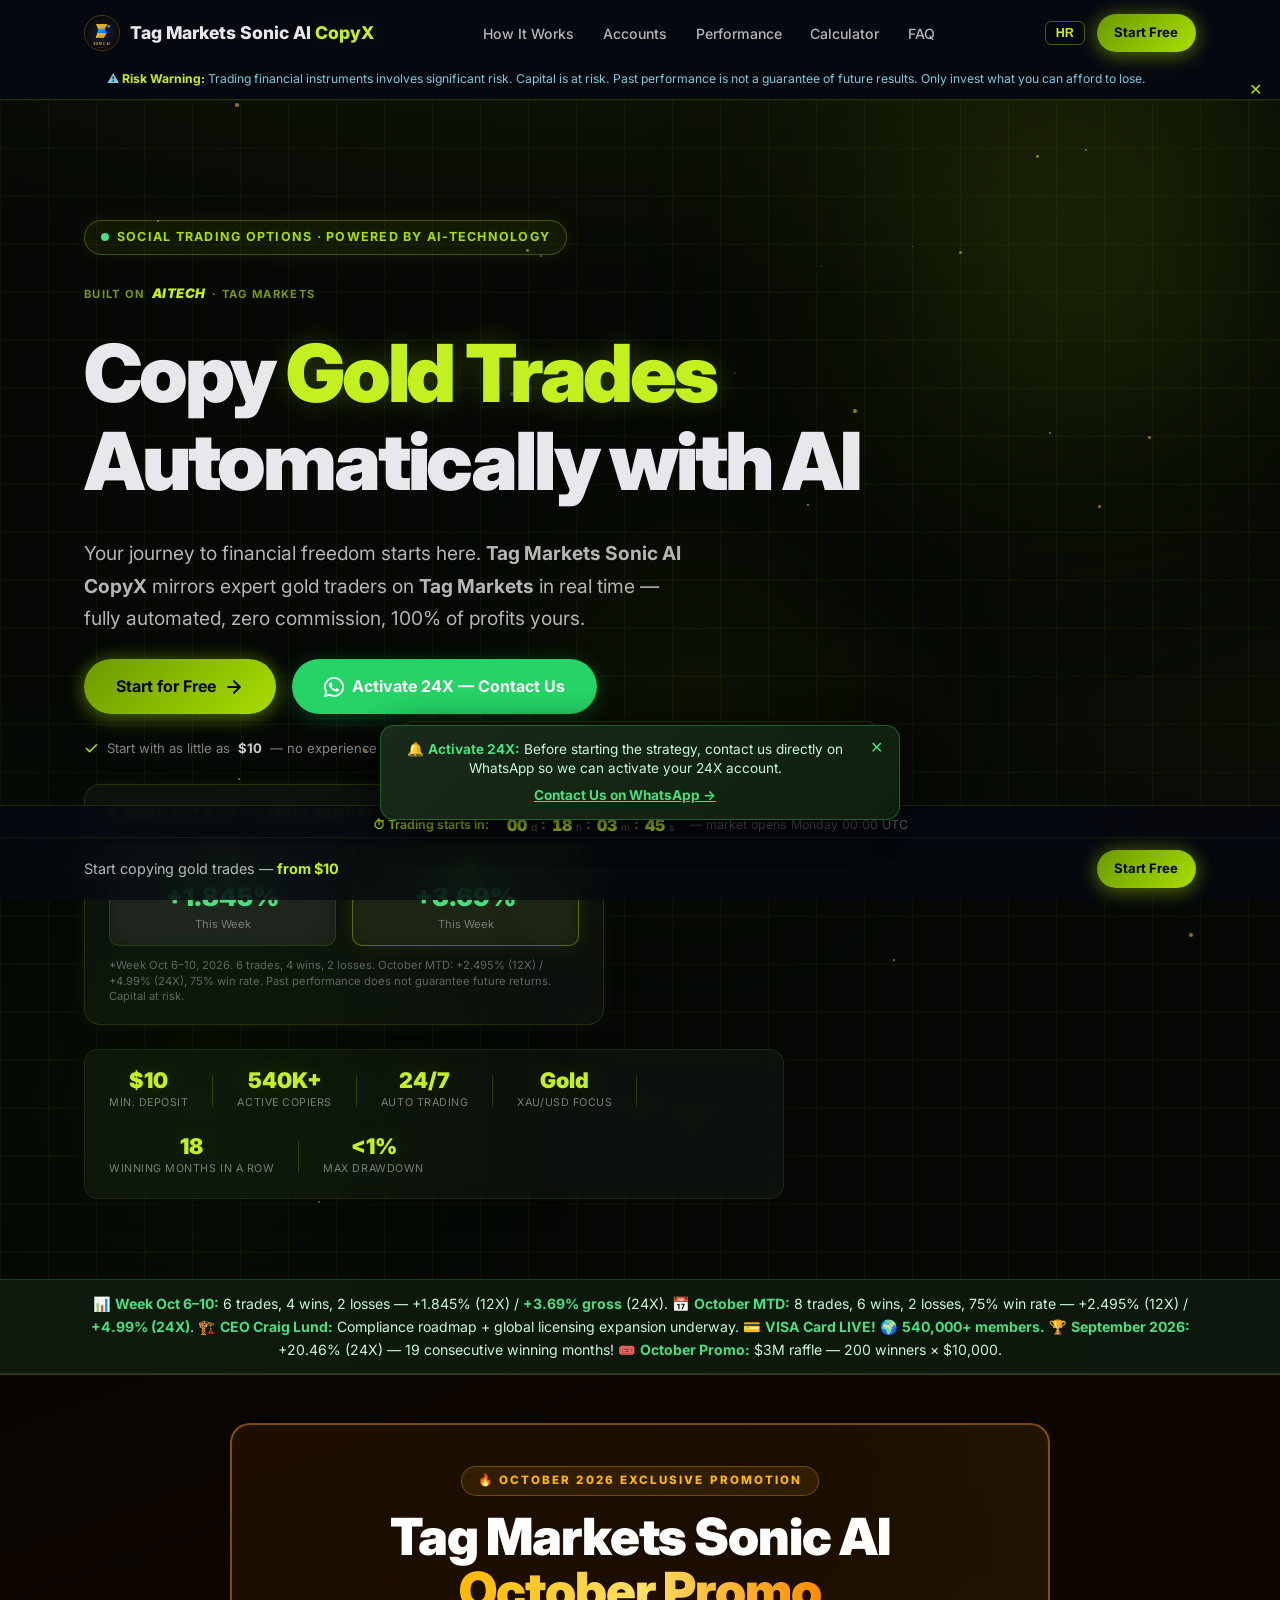
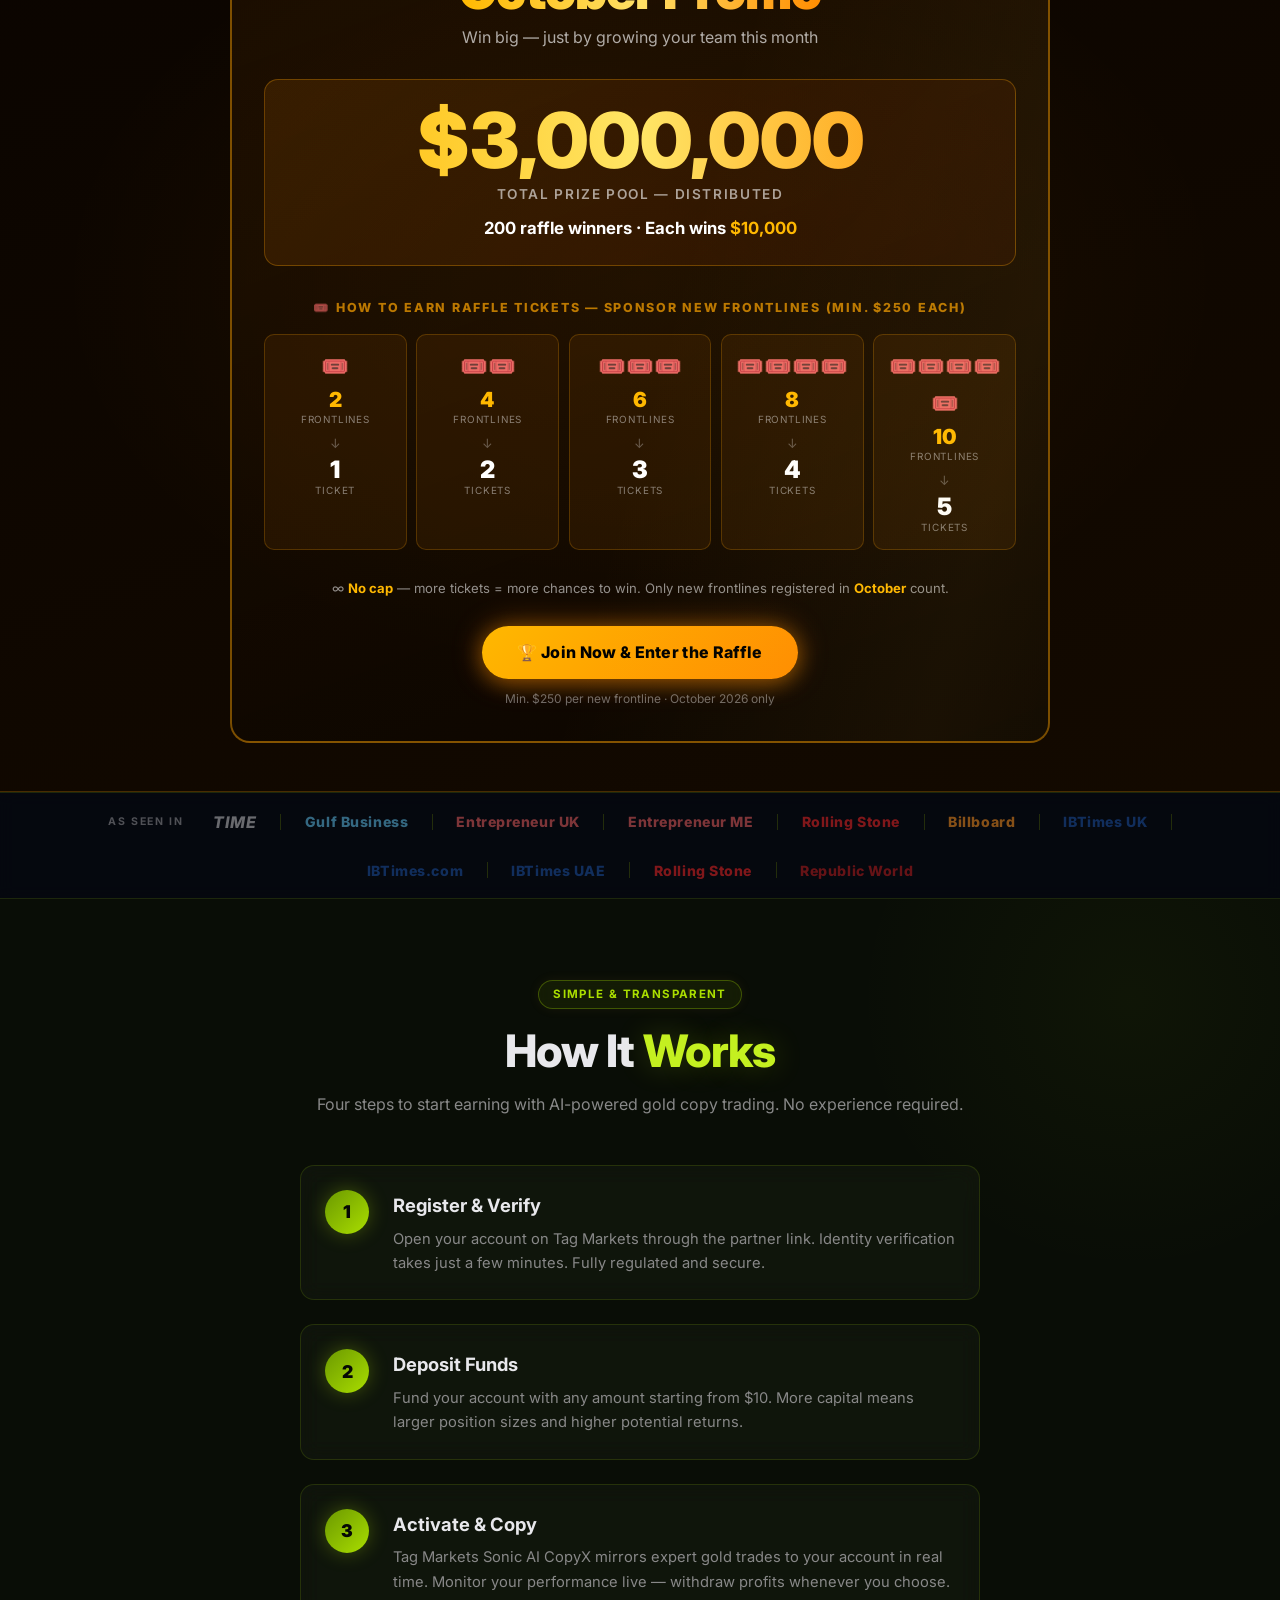
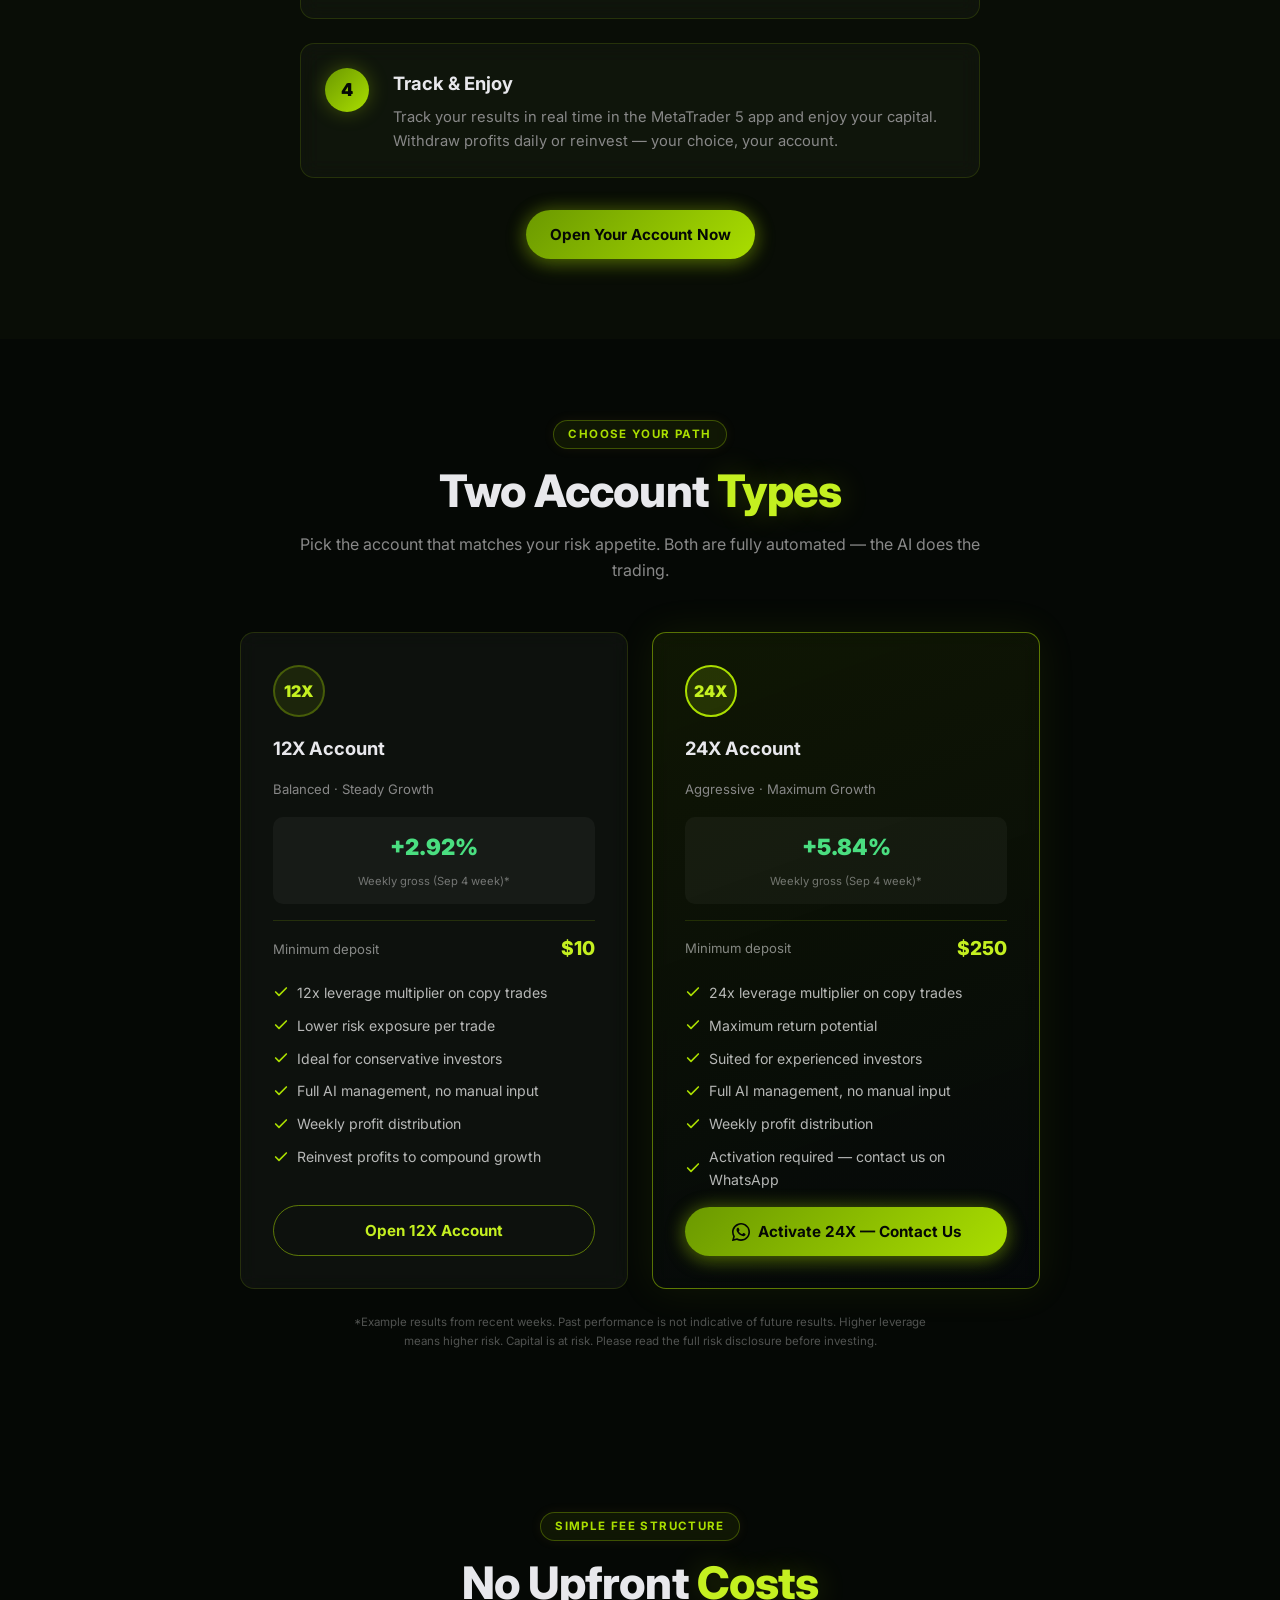
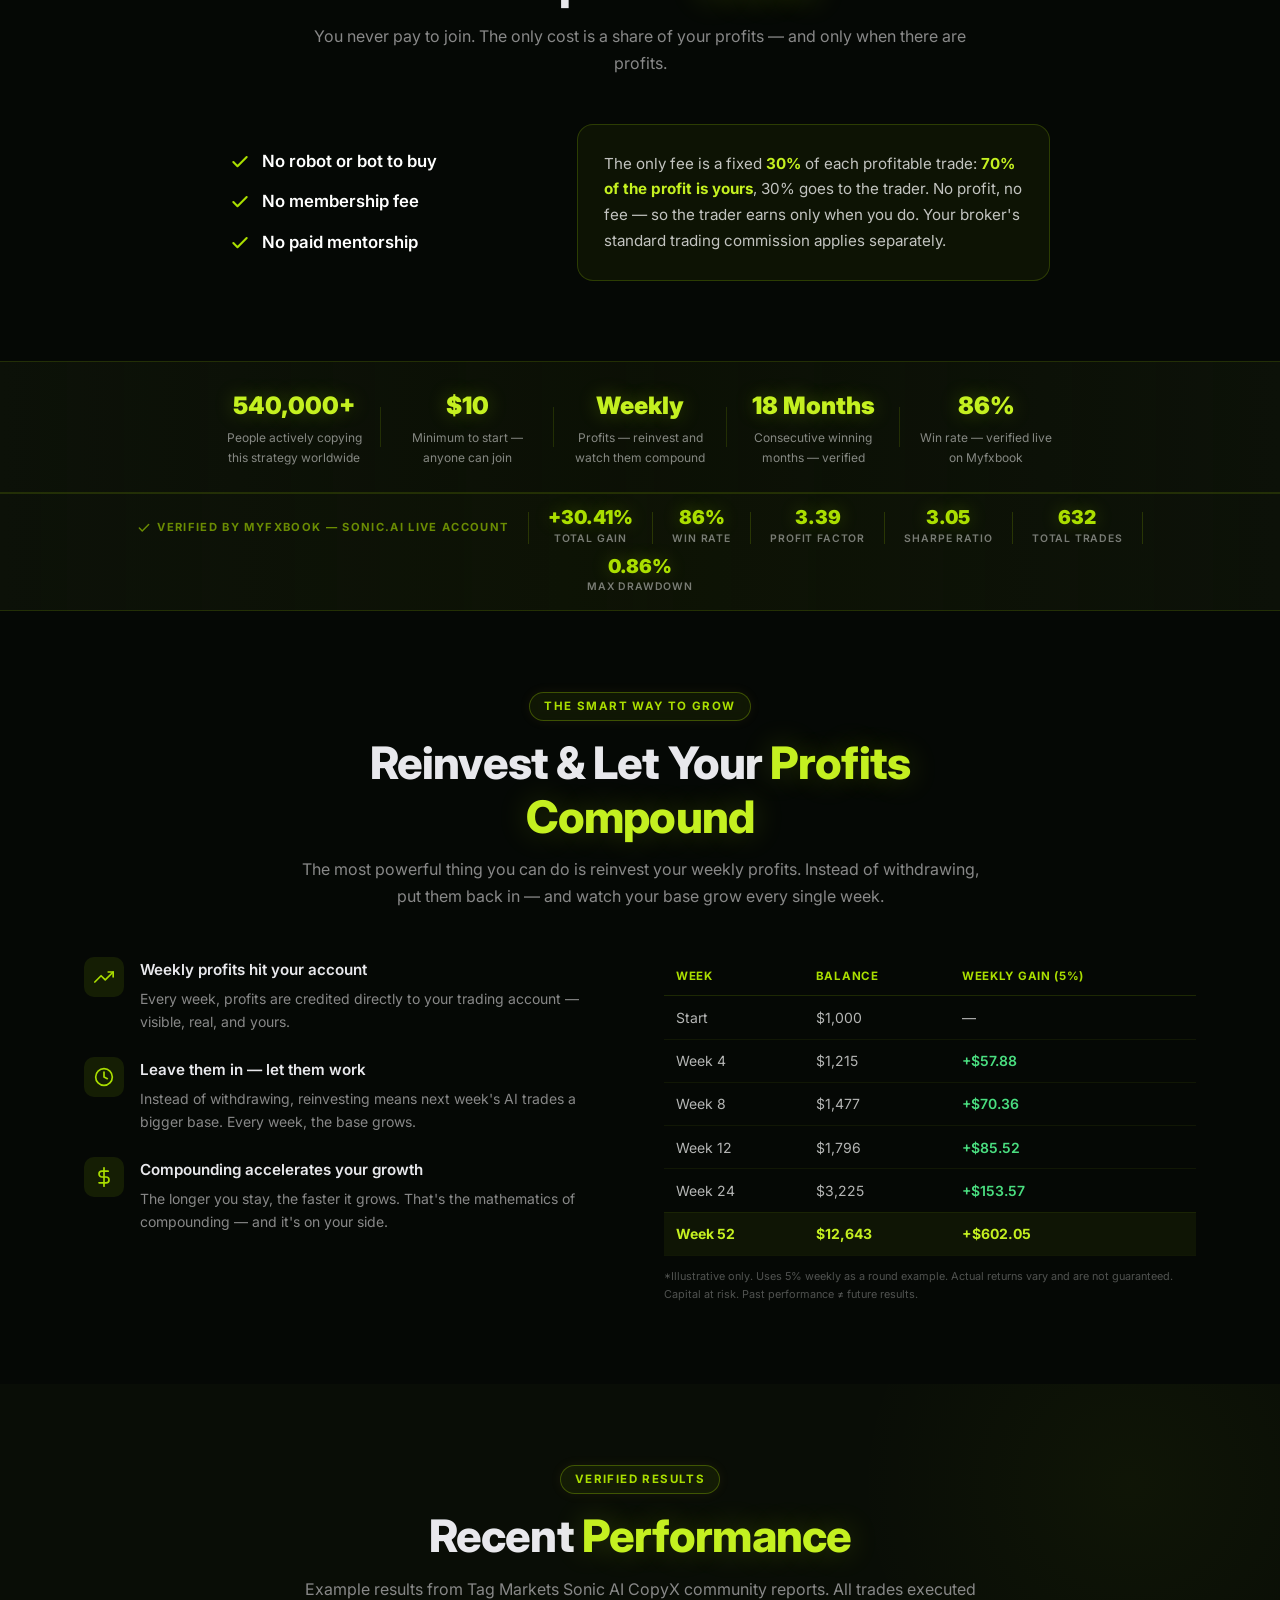
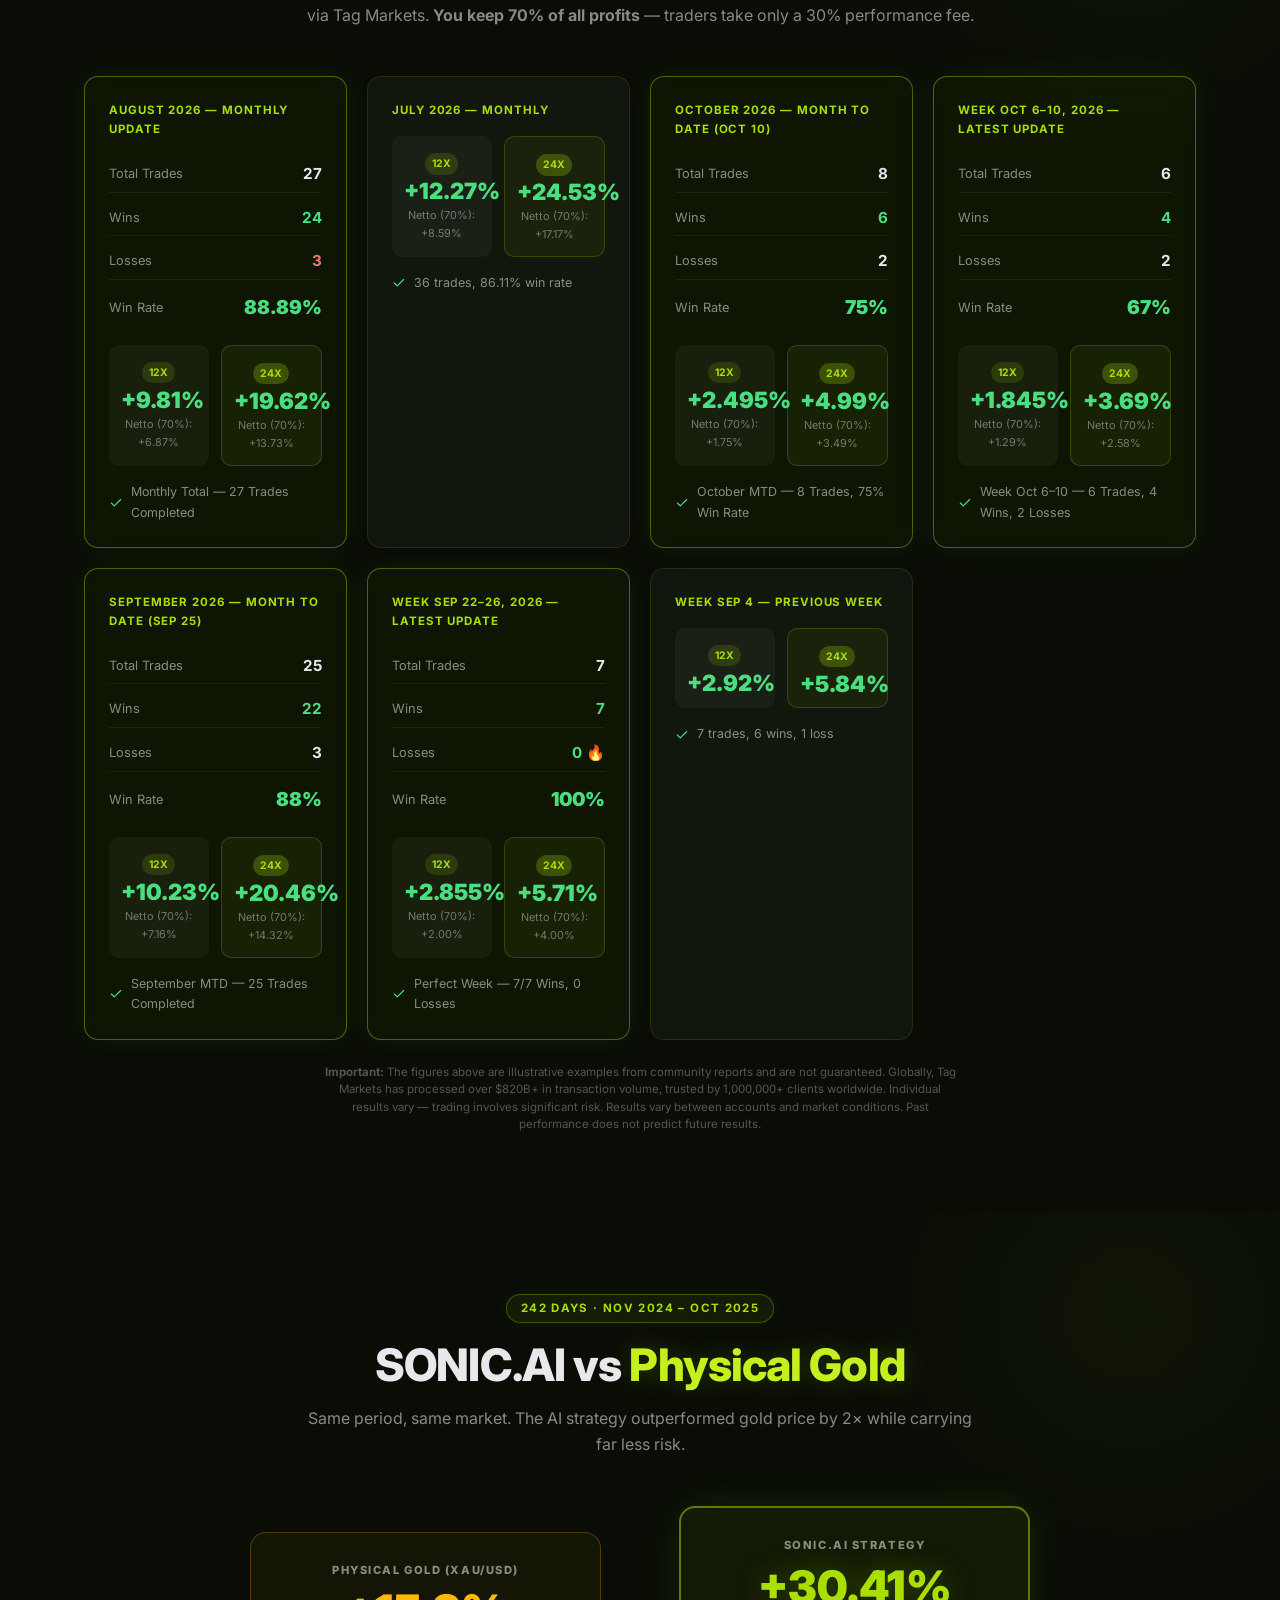
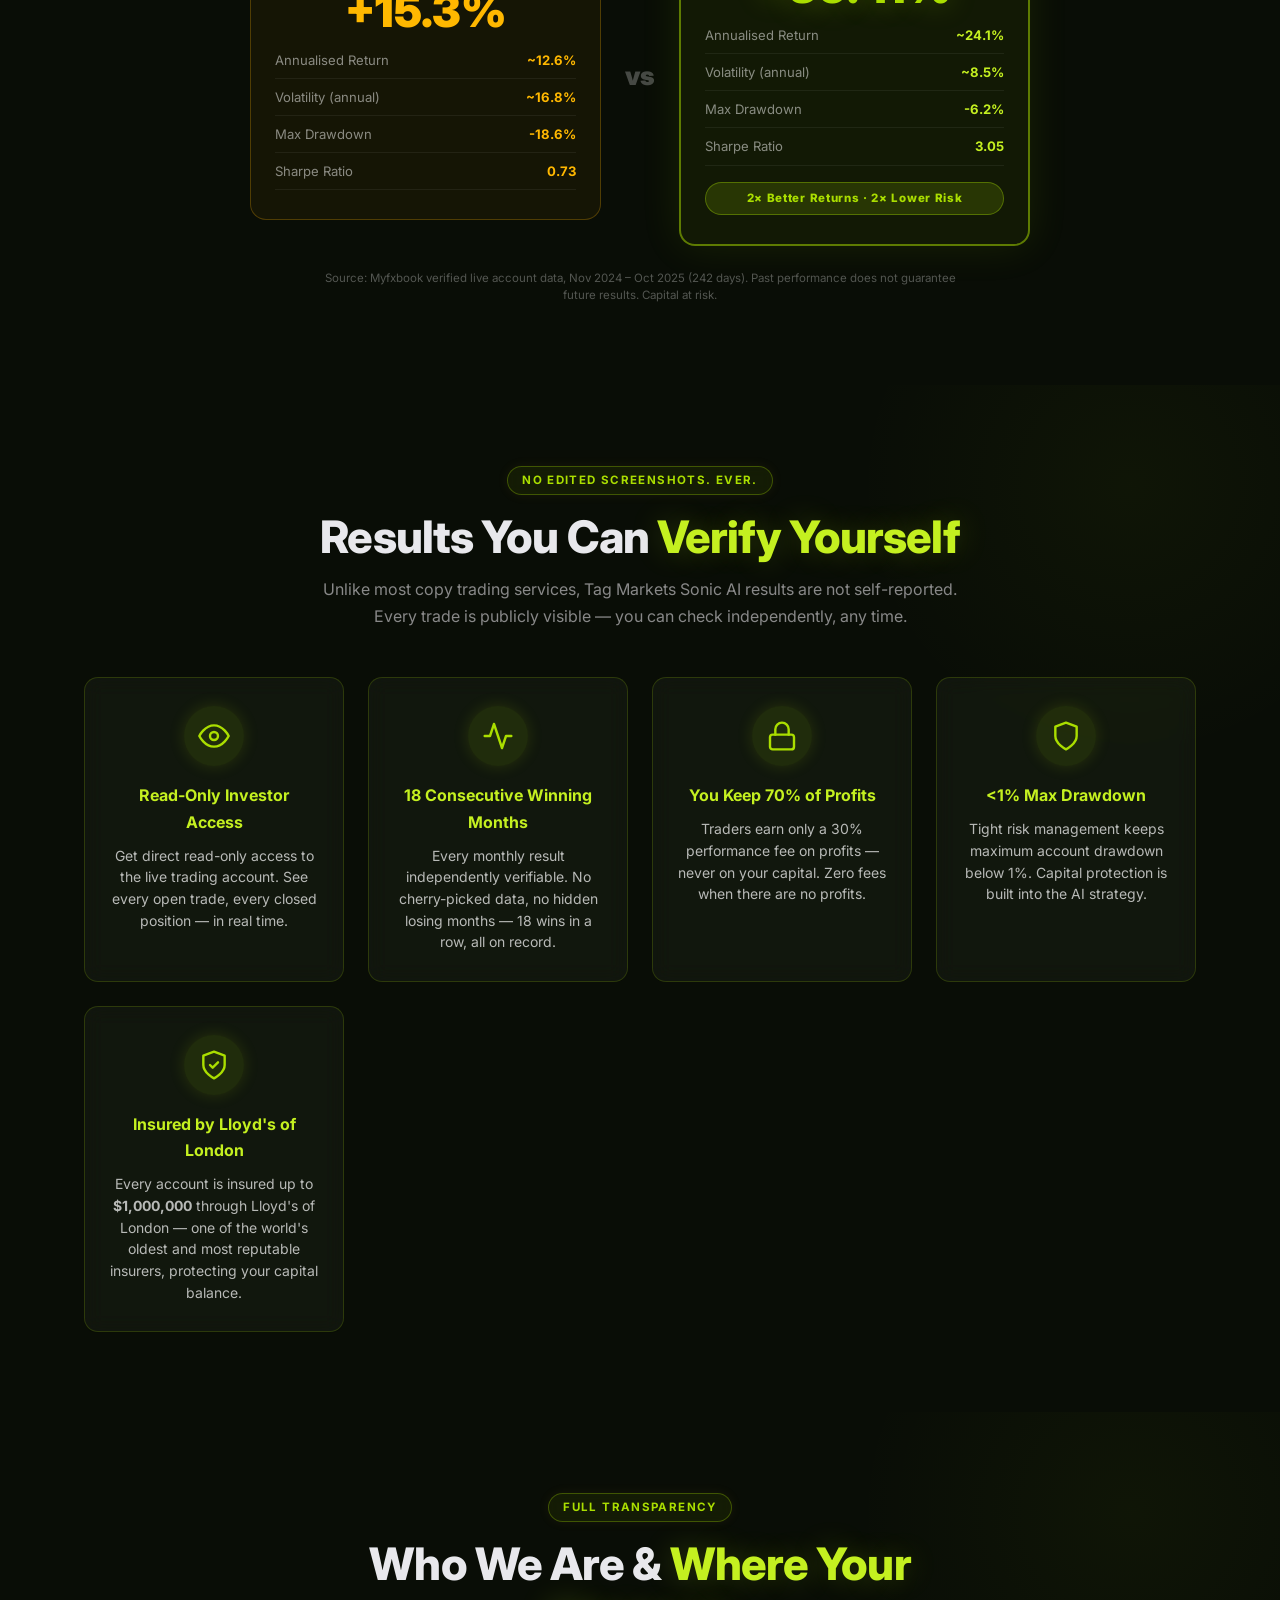
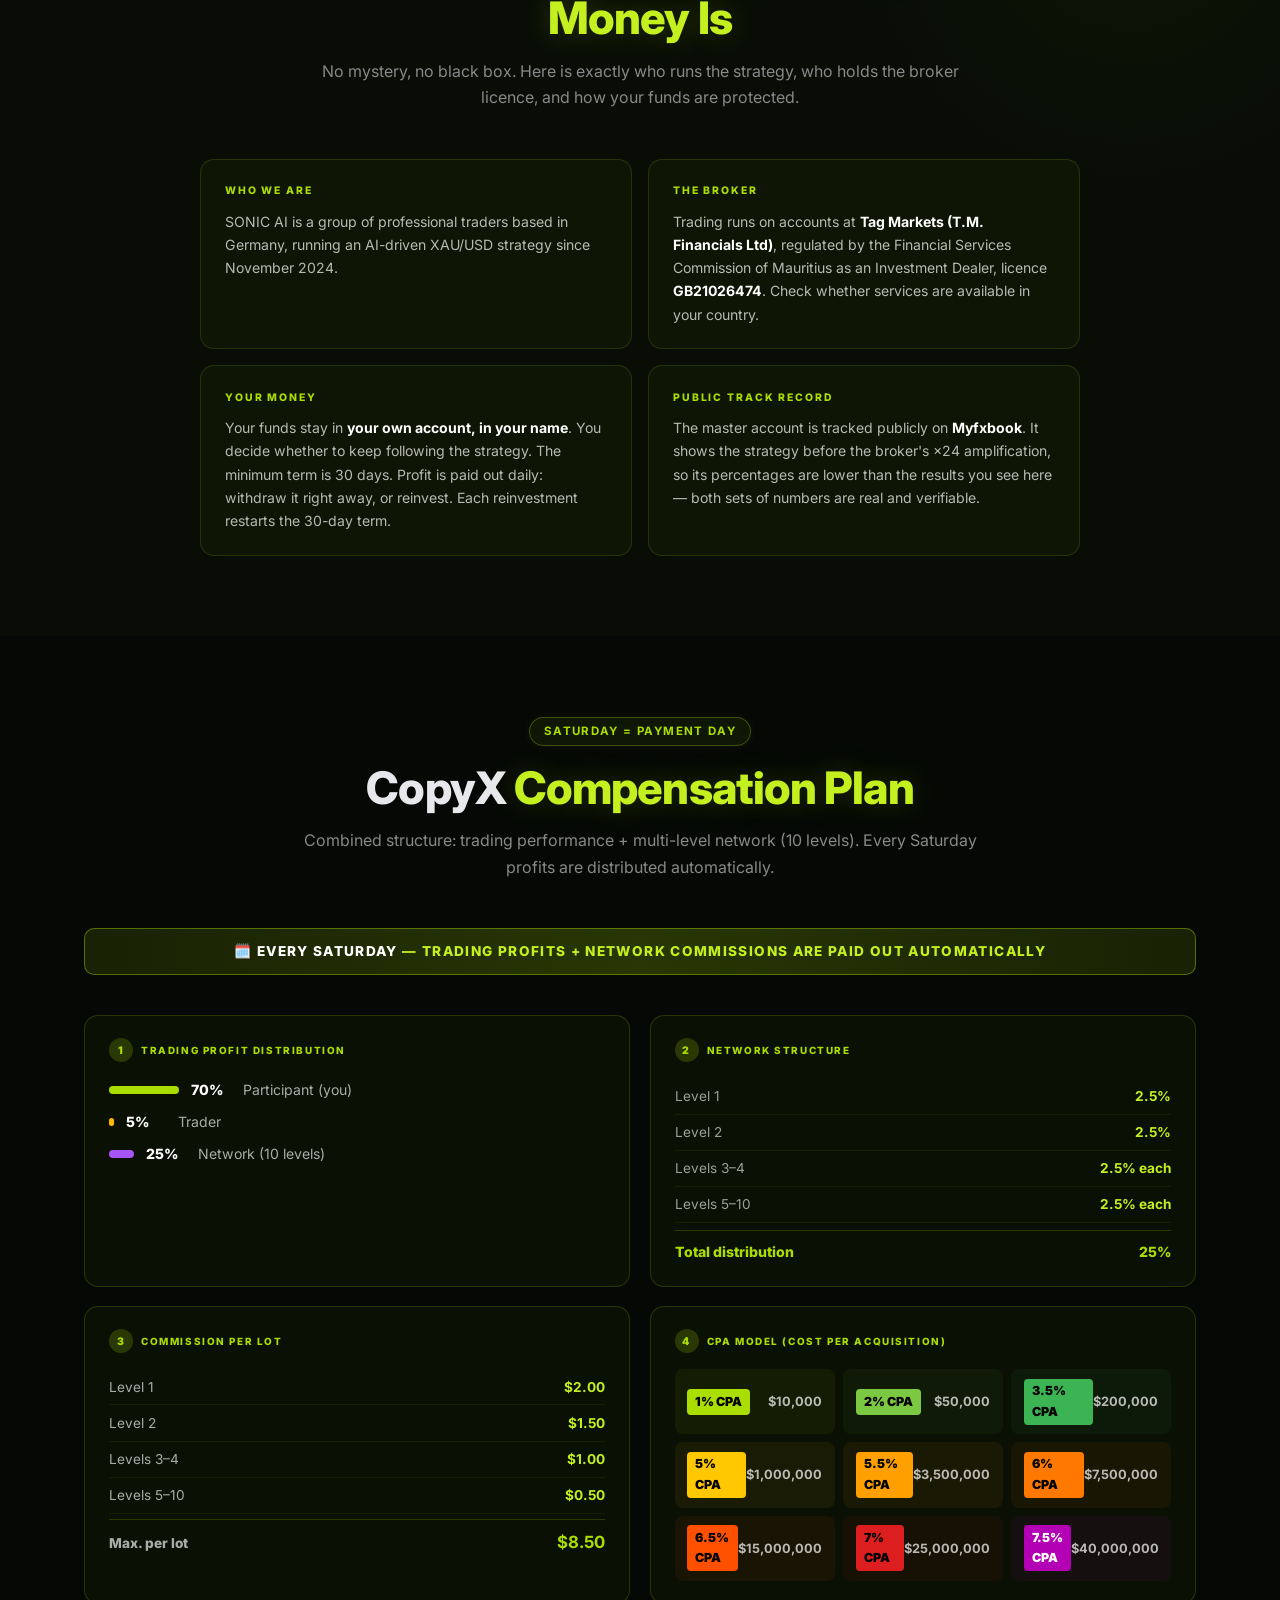
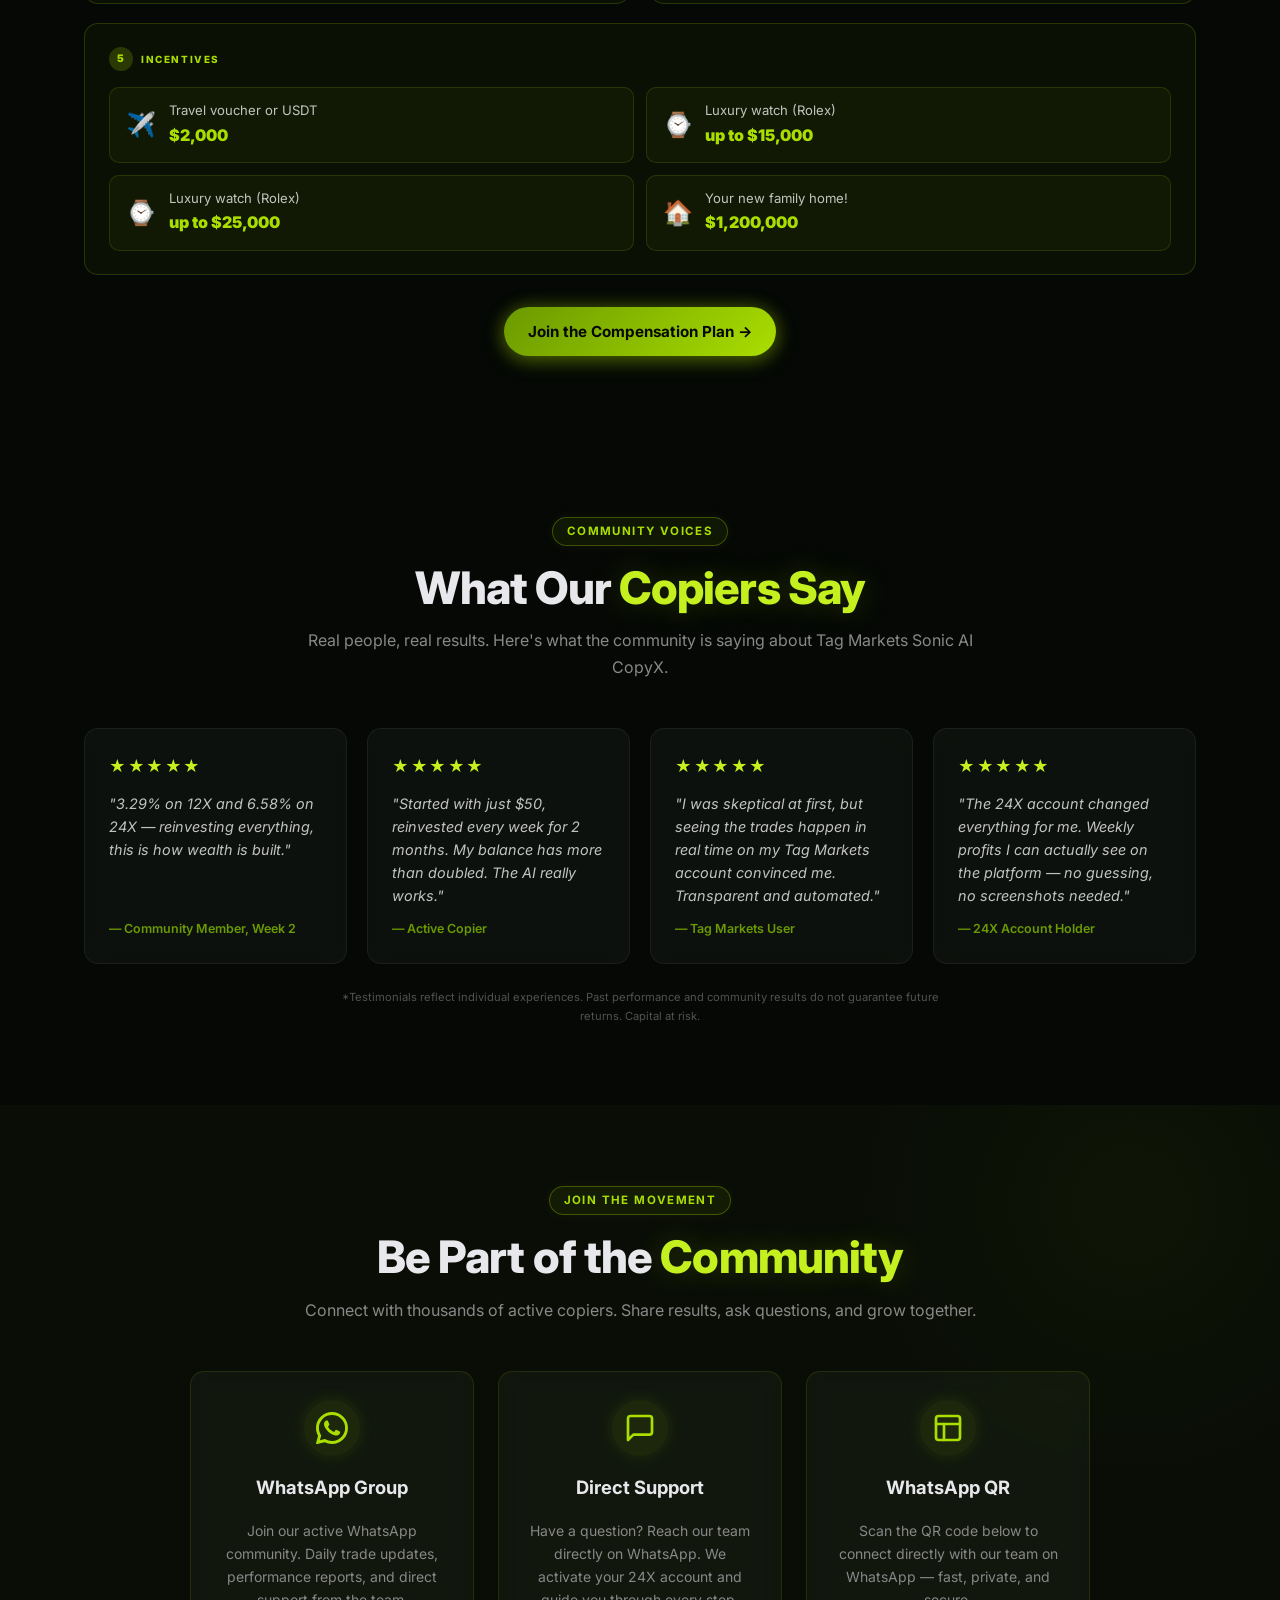
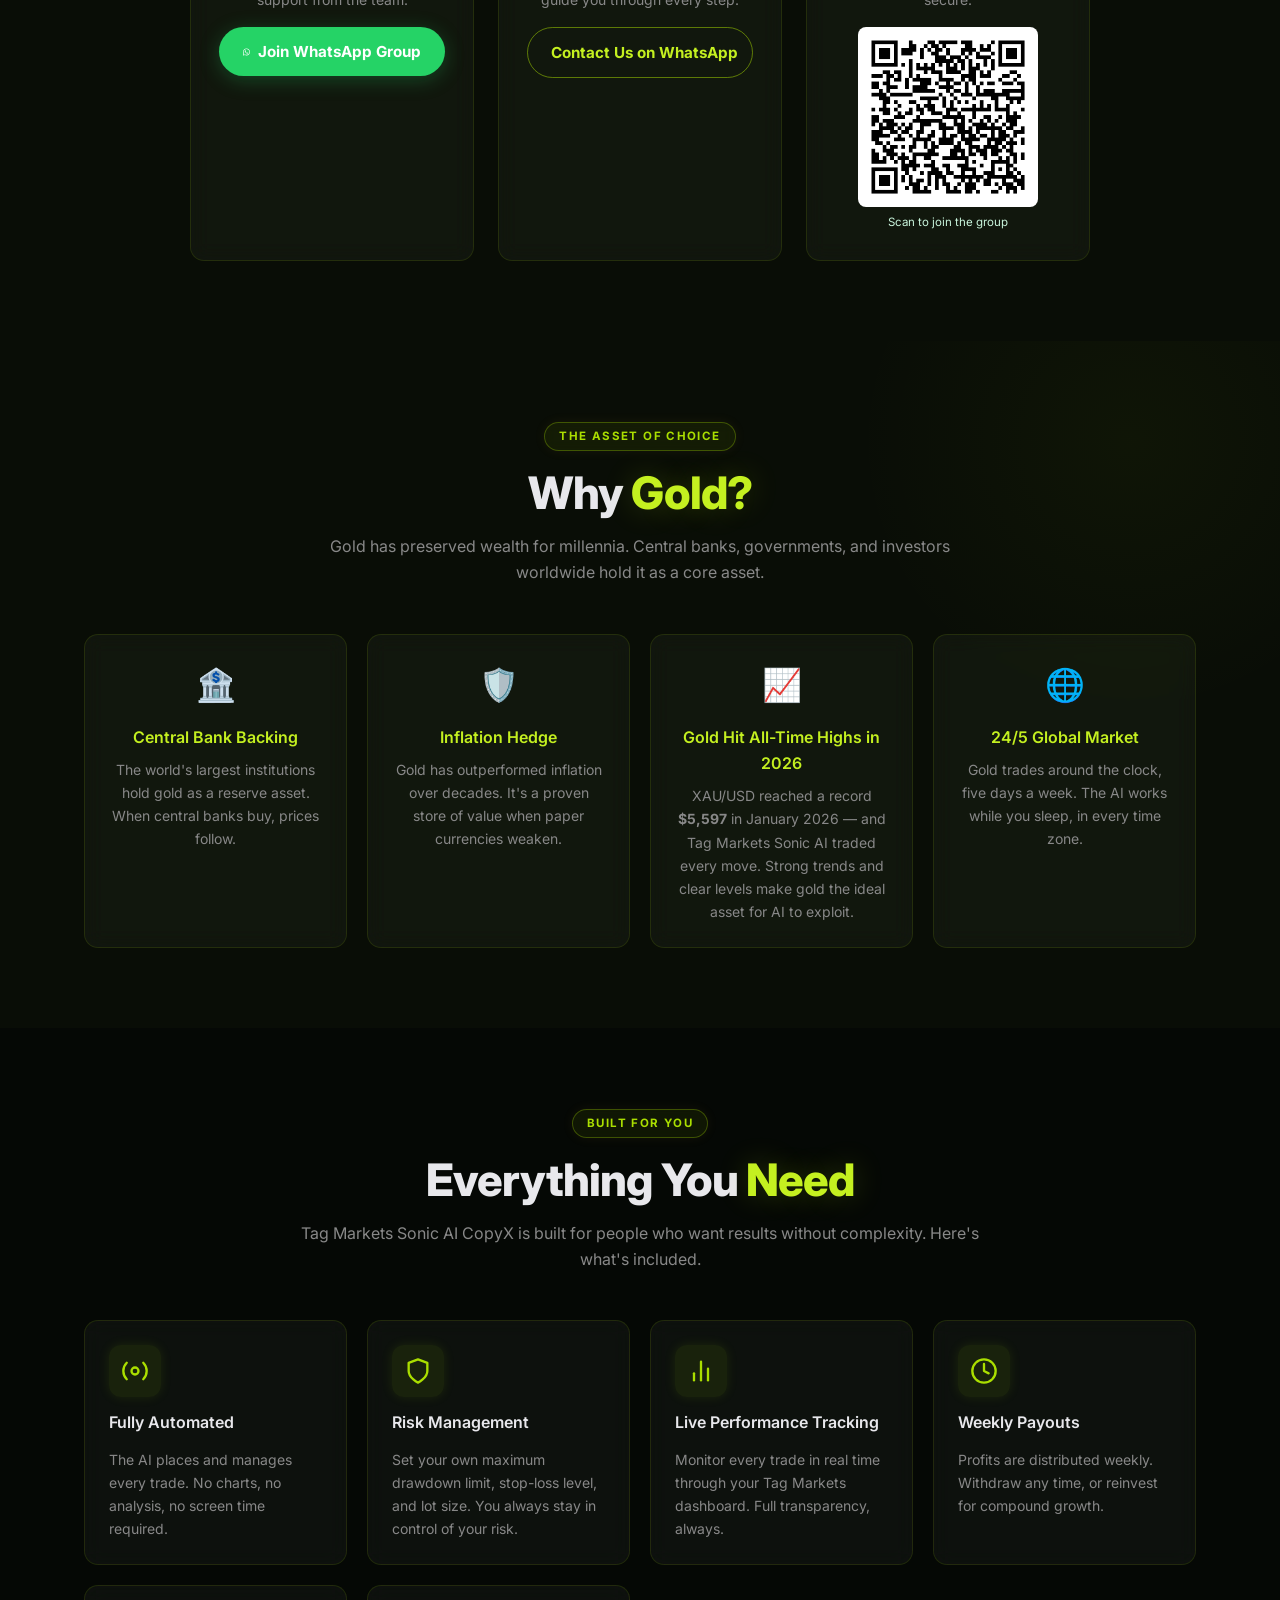
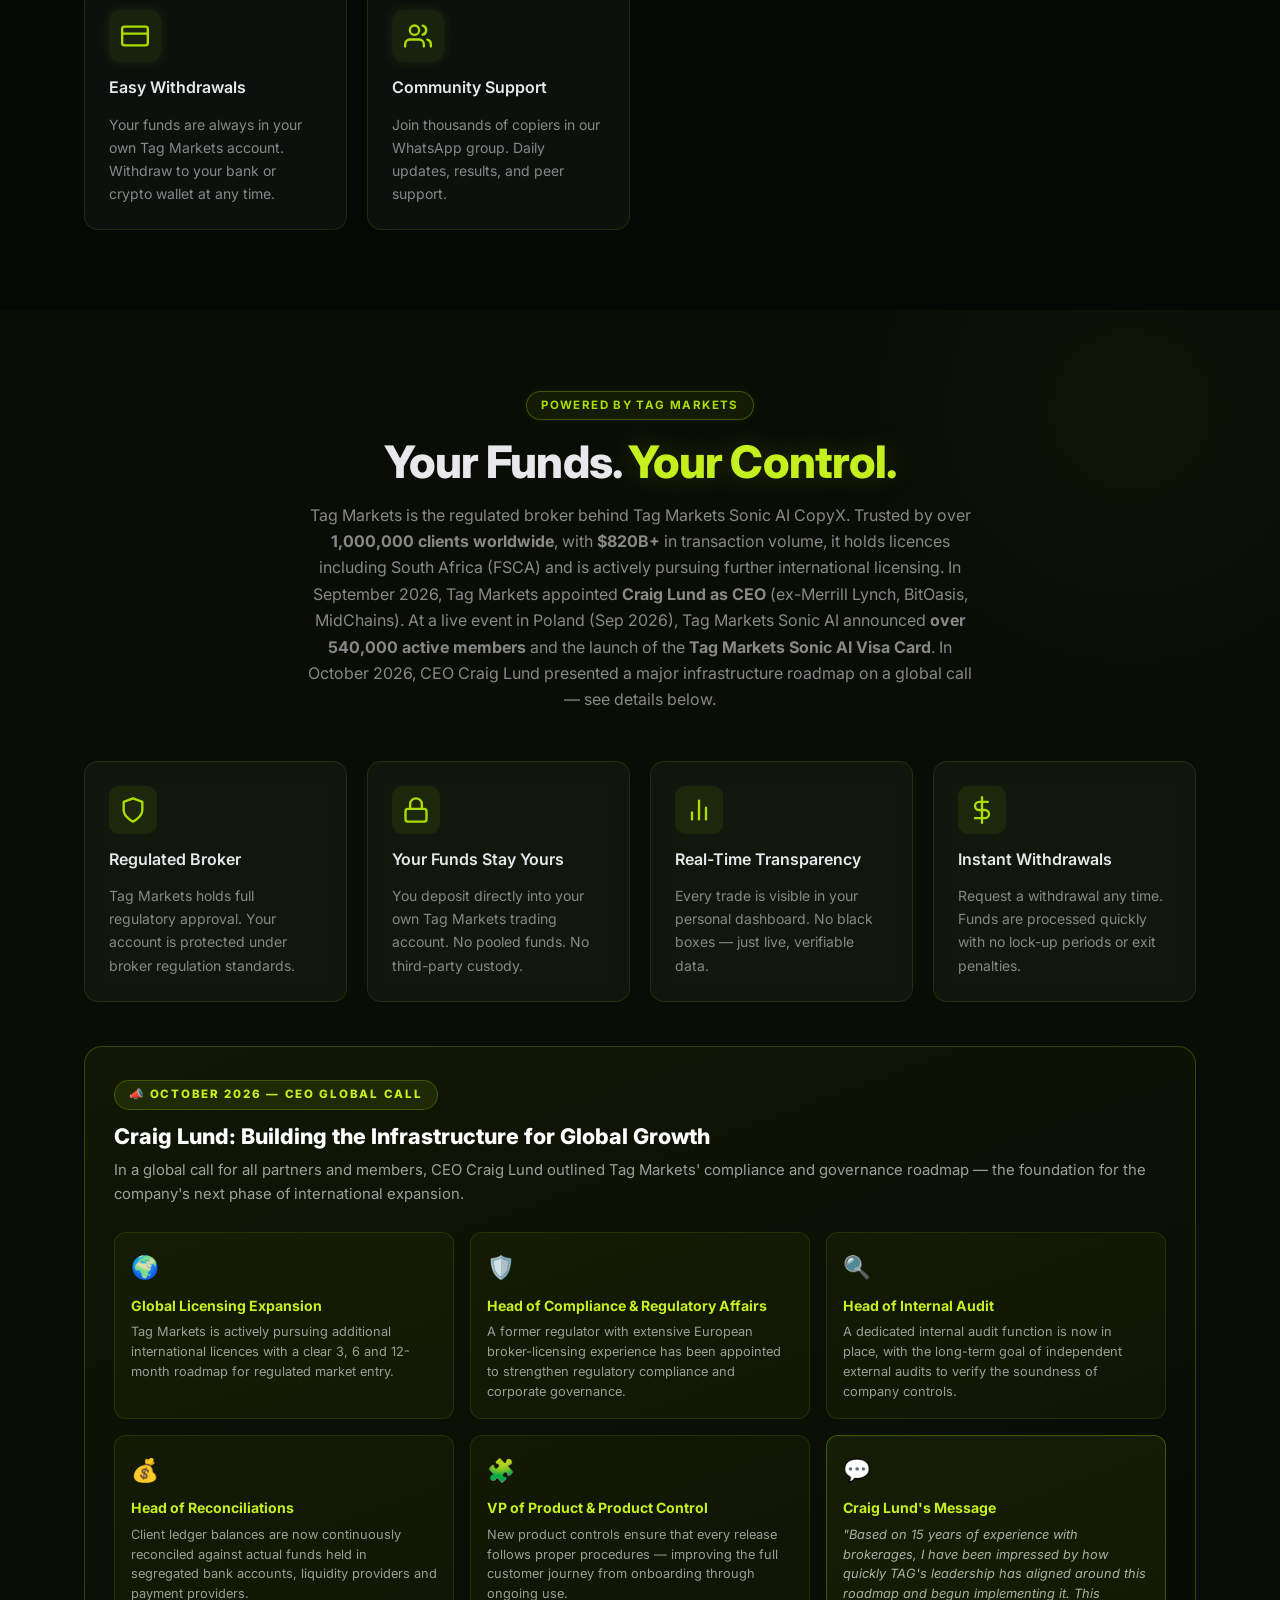
==== index.html @ 9b18b91d "Update registration link and QR code (Oct 18) Replace partner registration key with new Oct 18 URL a" ====
<!DOCTYPE html>
<html lang="en">
<head>
<meta charset="UTF-8" />
<meta name="viewport" content="width=device-width, initial-scale=1.0" />
<meta name="description" content="Tag Markets Sonic AI CopyX — AI-powered gold copy trading via Tag Markets. Two account types: 12X and 24X. Automated, transparent, and 100% regulated. Join free today." />
<meta name="keywords" content="Sonic AI, Tag Markets Sonic AI CopyX, sonic ai trading, AI copy trading, gold copy trading, XAU/USD AI trading, Tag Markets, 12X account, 24X account, automated trading, forex copy trading, sonicaicopyx" />
<meta name="robots" content="index, follow" />
<meta name="google-site-verification" content="8e38c89e3ad3ef02" />
<link rel="canonical" href="https://sonicaicopyx.com/" />
<link rel="sitemap" type="application/xml" href="sitemap.xml" />
<link rel="icon" href="assets/logo.svg" type="image/svg+xml" />
<meta property="og:title" content="Tag Markets Sonic AI CopyX | AI-Powered Gold Copy Trading" />
<meta property="og:description" content="Copy expert gold trades automatically with AI. Two account types — 12X and 24X. Start from just $10 on Tag Markets." />
<meta property="og:type" content="website" />
<meta property="og:image" content="assets/og-image.svg" />
<meta property="og:url" content="https://sonicaicopyx.com/" />
<meta property="og:site_name" content="Tag Markets Sonic AI CopyX" />
<meta name="twitter:card" content="summary_large_image" />
<meta name="twitter:title" content="Tag Markets Sonic AI CopyX | AI-Powered Gold Copy Trading" />
<meta name="twitter:description" content="Copy expert gold trades automatically with AI. Start from just $10 on Tag Markets. 540K+ active copiers." />
<meta name="twitter:image" content="assets/og-image.svg" />
<title>Tag Markets Sonic AI CopyX | AI-Powered Gold Copy Trading</title>
<link rel="preconnect" href="https://fonts.googleapis.com" />
<link rel="preconnect" href="https://fonts.gstatic.com" crossorigin />
<link href="https://fonts.googleapis.com/css2?family=Inter:wght@400;500;600;700;800;900&display=swap" rel="stylesheet" />
<link rel="stylesheet" href="style.css" />
<!-- Google tag (gtag.js) -->
<script async src="https://www.googletagmanager.com/gtag/js?id=G-XXXXXXXXXX"></script>
<script>
  window.dataLayer = window.dataLayer || [];
  function gtag(){dataLayer.push(arguments);}
  gtag('js', new Date());
  gtag('config', 'G-XXXXXXXXXX');
</script>
<!-- JSON-LD Structured Data -->
<script type="application/ld+json">
{
  "@context": "https://schema.org",
  "@type": "FinancialService",
  "name": "Tag Markets Sonic AI CopyX",
  "description": "AI-powered gold copy trading via Tag Markets. Two account types — 12X and 24X. Automated, transparent, and fully regulated.",
  "url": "https://sonicaicopyx.com",
  "areaServed": "Worldwide",
  "serviceType": "Copy Trading"
}
</script>
<style>
.press-logo--ibtimes { color: rgba(27,79,156,.55); }
.press-logo--ibtimes:hover { color: #1B4F9C; }
.press-card__pub--ibtimes { color: #1B4F9C; }
.press-logo--republic { color: rgba(180,30,30,.55); }
.press-logo--republic:hover { color: #B41E1E; }
.press-card__pub--republic { color: #B41E1E; }
</style>
<style id="teal-theme">
/* === TAG MARKETS LIME GREEN THEME 2026 === */
:root{--gold:#AADE00;--gold-light:#C4F020;--gold-dim:#6B9900;--border:rgba(170,222,0,.15);--black:#050805;--dark:#090D06;--dark2:#0C1108;--dark3:#10160A}
body{background-image:radial-gradient(ellipse 140% 70% at 50% -5%,rgba(170,222,0,.08) 0%,transparent 55%),radial-gradient(ellipse 80% 50% at 0% 100%,rgba(30,100,0,.05) 0%,transparent 50%),radial-gradient(ellipse 80% 50% at 100% 80%,rgba(170,222,0,.03) 0%,transparent 50%)}
.hero__bg-grid{background-image:linear-gradient(rgba(170,222,0,.05) 1px,transparent 1px),linear-gradient(90deg,rgba(170,222,0,.05) 1px,transparent 1px)}
.gold-text{color:#C4F020;text-shadow:0 0 30px rgba(196,240,32,.22)}
.section__tag{color:#AADE00;border-color:rgba(170,222,0,.3);background:rgba(170,222,0,.07)}
.risk-banner{border-bottom-color:rgba(170,222,0,.2);color:#7EC8D8}
.risk-banner strong{color:#C4F020}
.risk-banner__close{color:#AADE00}
.hero__badge{color:#AADE00;border-color:rgba(170,222,0,.3);background:rgba(170,222,0,.07)}
@keyframes badgePulse{0%,100%{box-shadow:0 0 10px rgba(170,222,0,.1)}50%{box-shadow:0 0 24px rgba(170,222,0,.24)}}
.live-label{color:#AADE00}
.live-card--accent{border-color:rgba(170,222,0,.4);background:rgba(170,222,0,.05);box-shadow:0 0 20px rgba(170,222,0,.1)}
.live-card__badge{background:rgba(170,222,0,.15);color:#AADE00}
.stat__divider{background:rgba(170,222,0,.2)}
.btn--gold{background:linear-gradient(135deg,#6B9900,#AADE00)!important;color:#050805!important;box-shadow:0 0 20px rgba(170,222,0,.2),0 4px 20px rgba(170,222,0,.35)!important}
.btn--gold:hover{box-shadow:0 0 35px rgba(170,222,0,.5),0 8px 30px rgba(170,222,0,.55)!important}
.btn--outline{color:#C4F020!important;border-color:rgba(170,222,0,.5)!important}
.btn--outline:hover{border-color:#C4F020!important;background:rgba(170,222,0,.06)!important}
.nav__links a:hover{color:#C4F020}
.lang-toggle{border-color:rgba(170,222,0,.4);color:#C4F020}
.lang-toggle:hover{background:rgba(170,222,0,.1)}
.burger span{background:#C4F020}
.step{border-color:rgba(170,222,0,.15)}
.step__num{background:linear-gradient(135deg,#6B9900,#AADE00);color:#050805;box-shadow:0 0 20px rgba(170,222,0,.3)}
.step:hover{border-color:rgba(170,222,0,.4);box-shadow:0 0 25px rgba(170,222,0,.08)}
.account-card{border-color:rgba(170,222,0,.15)}
.account-card--featured{border-color:rgba(170,222,0,.5);background:linear-gradient(160deg,rgba(170,222,0,.07),rgba(6,8,16,.5));box-shadow:0 0 40px rgba(170,222,0,.08)}
.account-card__popular{background:linear-gradient(135deg,#6B9900,#AADE00);color:#050805}
.account-card__badge{background:rgba(170,222,0,.1);border-color:rgba(170,222,0,.3);color:#C4F020}
.account-card__badge--accent{background:rgba(170,222,0,.15);border-color:#AADE00}
.account-card__features li svg{color:#AADE00}
.account-card__min-value{color:#C4F020}
@keyframes cardPulse{0%,100%{box-shadow:0 0 20px rgba(170,222,0,.12),0 4px 20px rgba(0,0,0,.3)}50%{box-shadow:0 0 50px rgba(170,222,0,.28),0 8px 30px rgba(0,0,0,.4)}}
.social-proof-bar{background:linear-gradient(90deg,var(--dark2),rgba(170,222,0,.04),var(--dark2));border-color:rgba(170,222,0,.15)}
.social-proof-num{color:#C4F020;text-shadow:0 0 20px rgba(170,222,0,.3)}
.social-proof-divider{background:rgba(170,222,0,.15)}
.compound-point__icon{background:rgba(170,222,0,.1);color:#AADE00}
.compound-table th{color:#AADE00}
.compound-table td{border-bottom-color:rgba(170,222,0,.07)}
.compound-table tr.highlight td{color:#C4F020;background:rgba(170,222,0,.06)}
.perf-card{border-color:rgba(170,222,0,.12)}
.perf-card--monthly{border-color:rgba(170,222,0,.4);background:rgba(170,222,0,.04);box-shadow:0 0 30px rgba(170,222,0,.08)}
.perf-card__week{color:#AADE00}
.perf-result__badge{background:rgba(170,222,0,.15);color:#AADE00}
.perf-result__badge--accent{background:rgba(170,222,0,.25)}
.perf-result--accent{background:rgba(170,222,0,.06);border-color:rgba(170,222,0,.2)}
.perf-monthly-row{border-bottom-color:rgba(170,222,0,.08)}
.trust-card{border-color:rgba(170,222,0,.18)}
.trust-card:hover{border-color:rgba(170,222,0,.45);box-shadow:0 0 30px rgba(170,222,0,.1),0 8px 32px rgba(0,0,0,.35)}
.trust-card__icon{background:rgba(170,222,0,.1);color:#AADE00;box-shadow:0 0 16px rgba(170,222,0,.15)}
.trust-card:hover .trust-card__icon{box-shadow:0 0 28px rgba(170,222,0,.3);background:rgba(170,222,0,.14)}
.trust-card h4{color:#C4F020}
.community-card{border-color:rgba(170,222,0,.12)}
.community-card__icon{background:rgba(170,222,0,.08);color:#AADE00;box-shadow:0 0 16px rgba(170,222,0,.12)}
.platform-card{border-color:rgba(170,222,0,.12)}
.platform-card__icon{background:rgba(170,222,0,.08);color:#AADE00}
.press-strip{border-color:rgba(170,222,0,.15)}
.press-strip__divider{background:rgba(170,222,0,.18)}
.press-logo:hover{color:#C4F020}
.press-card{border-color:rgba(170,222,0,.12)}
.press-card:hover{border-color:rgba(170,222,0,.45);box-shadow:0 0 30px rgba(170,222,0,.1),0 8px 32px rgba(0,0,0,.35)}
.press-card__link{color:#AADE00}
.feature-card{border-color:rgba(170,222,0,.12)}
.feature-card:hover{border-color:rgba(170,222,0,.4);box-shadow:0 0 30px rgba(170,222,0,.1),0 8px 32px rgba(0,0,0,.35)}
.feature-card__icon{background:rgba(170,222,0,.08);color:#AADE00;box-shadow:0 0 12px rgba(170,222,0,.1)}
.feature-card:hover .feature-card__icon{box-shadow:0 0 22px rgba(170,222,0,.22);background:rgba(170,222,0,.14)}
.gold-card{border-color:rgba(170,222,0,.12)}
.gold-card:hover{border-color:rgba(170,222,0,.4)}
.gold-card h4{color:#C4F020}
.faq-item{border-color:rgba(170,222,0,.12)}
.faq-item[open]{border-color:rgba(170,222,0,.4);box-shadow:0 0 20px rgba(170,222,0,.07)}
.faq-item summary::after{color:#AADE00}
.calc-wrap{border-color:rgba(170,222,0,.15)}
.calc-field input:focus,.calc-field select:focus{border-color:#AADE00}
.calc-field input[type="range"]{background:rgba(170,222,0,.2)}
.calc-field input[type="range"]::-webkit-slider-thumb{background:#AADE00}
.calc-table th{color:#AADE00}
.calc-table td{border-bottom-color:rgba(170,222,0,.06)}
.qr-card{border-color:rgba(170,222,0,.15)}
.testimonial-card__stars{color:#C4F020}
.testimonial-card__author{color:#6B9900}
.testimonial-card:hover{border-color:rgba(170,222,0,.3);box-shadow:0 0 20px rgba(170,222,0,.08)}
.hero__live-results{border-color:rgba(170,222,0,.15);box-shadow:0 8px 32px rgba(0,0,0,.3),0 0 20px rgba(170,222,0,.07)}
.hero__stats{border-color:rgba(170,222,0,.1)}
.hero__aurora--gold{background:radial-gradient(circle at center,rgba(170,222,0,.15) 0%,rgba(170,222,0,.04) 40%,transparent 70%)}
.hero__aurora--purple{background:radial-gradient(circle at center,rgba(30,100,0,.12) 0%,rgba(30,100,0,.03) 45%,transparent 70%)}
.hero__aurora--blue{background:radial-gradient(circle at center,rgba(170,222,0,.08) 0%,transparent 65%)}
.section--dark::before{background:radial-gradient(circle,rgba(170,222,0,.04) 0%,transparent 65%)}
.footer__links h4,.footer__contact h4{color:#AADE00}
.footer__links a:hover,.footer__wa:hover{color:#C4F020}
.footer__bottom a{color:#6B9900}
.footer{border-top-color:rgba(170,222,0,.15)}
.nav.scrolled{border-bottom:1px solid rgba(170,222,0,.08)!important}
.sticky-cta__text strong{color:#C4F020}
.sticky-cta{border-top-color:rgba(170,222,0,.1)!important}
#cdLabel{color:#AADE00}.cd-val{color:#C4F020}.cd-sep{color:#6B9900}
.countdown-bar{border-top-color:rgba(170,222,0,.15)}
.cookie-banner{border-color:rgba(170,222,0,.15)}
.cookie-banner p a{color:#C4F020}
.aitech-brand{display:inline-flex;align-items:center;gap:6px;font-size:.7rem;font-weight:700;letter-spacing:.12em;text-transform:uppercase;color:rgba(196,240,32,.6);margin-top:.3rem}
.aitech-brand b{color:#C4F020;font-size:.82rem;font-weight:900;letter-spacing:.04em;font-style:italic}
/* === OCTOBER PROMO === */
@keyframes promoPulse{0%,100%{box-shadow:0 0 40px rgba(255,180,0,.18),0 0 0 0 rgba(255,180,0,.12)}50%{box-shadow:0 0 80px rgba(255,180,0,.38),0 0 0 6px rgba(255,180,0,.04)}}
@keyframes shimmer{0%{background-position:-200% center}100%{background-position:200% center}}
@keyframes ticketFloat{0%,100%{transform:translateY(0) rotate(-2deg)}50%{transform:translateY(-6px) rotate(2deg)}}
.promo-section{padding:3rem 0;background:linear-gradient(160deg,rgba(10,4,0,.98),rgba(20,10,0,.96));border-top:1px solid rgba(255,165,0,.25);border-bottom:1px solid rgba(255,165,0,.25);position:relative;overflow:hidden}
.promo-section::before{content:'';position:absolute;inset:0;background:radial-gradient(ellipse 70% 60% at 50% 50%,rgba(255,140,0,.07) 0%,transparent 65%);pointer-events:none}
.promo-banner{border:2px solid rgba(255,165,0,.45);border-radius:20px;padding:2.5rem 2rem 2rem;background:linear-gradient(160deg,rgba(255,140,0,.08),rgba(0,0,0,.4));animation:promoPulse 3s ease-in-out infinite;position:relative;overflow:hidden;max-width:820px;margin:0 auto}
.promo-banner::before{content:'';position:absolute;inset:0;background:linear-gradient(105deg,transparent 30%,rgba(255,200,60,.06) 50%,transparent 70%);background-size:200% 100%;animation:shimmer 4s linear infinite;pointer-events:none}
.promo-top{text-align:center;margin-bottom:1.8rem}
.promo-eyebrow{display:inline-block;font-size:.72rem;font-weight:800;letter-spacing:.18em;text-transform:uppercase;color:#FFB800;background:rgba(255,180,0,.1);border:1px solid rgba(255,180,0,.3);border-radius:50px;padding:.28rem 1rem;margin-bottom:.9rem}
.promo-title{font-size:clamp(1.9rem,5vw,3.2rem);font-weight:900;line-height:1.05;color:#fff;margin:0 0 .4rem}
.promo-title span{background:linear-gradient(90deg,#FFB800,#FFE066,#FF8C00);-webkit-background-clip:text;-webkit-text-fill-color:transparent;background-clip:text}
.promo-subtitle{font-size:1rem;color:rgba(255,255,255,.65);margin:0}
.promo-prize{text-align:center;margin:1.5rem 0 2rem;padding:1.4rem 1rem;background:linear-gradient(135deg,rgba(255,140,0,.12),rgba(255,60,0,.06));border:1px solid rgba(255,165,0,.3);border-radius:14px}
.promo-prize__amount{font-size:clamp(2.8rem,8vw,4.8rem);font-weight:900;line-height:1;background:linear-gradient(90deg,#FFB800,#FFE566,#FF8C00);-webkit-background-clip:text;-webkit-text-fill-color:transparent;background-clip:text;text-shadow:none}
.promo-prize__label{font-size:.85rem;font-weight:600;letter-spacing:.12em;text-transform:uppercase;color:rgba(255,255,255,.6);margin-top:.2rem}
.promo-prize__detail{font-size:1.05rem;font-weight:700;color:#fff;margin-top:.6rem}
.promo-prize__detail span{color:#FFB800}
.promo-how{margin-bottom:1.8rem}
.promo-how__title{font-size:.78rem;font-weight:800;letter-spacing:.14em;text-transform:uppercase;color:rgba(255,165,0,.7);text-align:center;margin-bottom:1rem}
.promo-tiers{display:grid;grid-template-columns:repeat(5,1fr);gap:.6rem}
@media(max-width:600px){.promo-tiers{grid-template-columns:repeat(3,1fr)}.promo-tiers .tier:nth-child(4),.promo-tiers .tier:nth-child(5){grid-column:span 1}}
.tier{background:rgba(255,140,0,.08);border:1px solid rgba(255,165,0,.22);border-radius:10px;padding:.8rem .4rem;text-align:center;transition:all .25s}
.tier:hover{border-color:rgba(255,165,0,.55);background:rgba(255,140,0,.16);transform:translateY(-3px)}
.tier__icon{font-size:1.4rem;margin-bottom:.3rem;animation:ticketFloat 2.5s ease-in-out infinite}
.tier:nth-child(2) .tier__icon{animation-delay:.3s}
.tier:nth-child(3) .tier__icon{animation-delay:.6s}
.tier:nth-child(4) .tier__icon{animation-delay:.9s}
.tier:nth-child(5) .tier__icon{animation-delay:1.2s}
.tier__frontlines{font-size:1.3rem;font-weight:900;color:#FFB800;line-height:1}
.tier__fl-label{font-size:.62rem;text-transform:uppercase;letter-spacing:.08em;color:rgba(255,255,255,.45);margin-bottom:.35rem}
.tier__arrow{font-size:.8rem;color:rgba(255,255,255,.3);margin:.3rem 0}
.tier__tickets{font-size:1.5rem;font-weight:900;color:#fff;line-height:1}
.tier__t-label{font-size:.62rem;text-transform:uppercase;letter-spacing:.08em;color:rgba(255,255,255,.45)}
.promo-note{display:flex;align-items:center;justify-content:center;gap:.6rem;font-size:.82rem;color:rgba(255,255,255,.55);text-align:center;margin-bottom:1.6rem}
.promo-note strong{color:#FFB800}
.promo-cta-wrap{text-align:center}
.btn--promo{display:inline-flex;align-items:center;gap:.5rem;padding:.85rem 2.2rem;border-radius:50px;font-size:1rem;font-weight:800;text-decoration:none;color:#000;background:linear-gradient(135deg,#FFB800,#FF8C00);box-shadow:0 0 30px rgba(255,140,0,.4),0 4px 20px rgba(255,140,0,.35);transition:all .25s;letter-spacing:.02em}
.btn--promo:hover{box-shadow:0 0 55px rgba(255,140,0,.65),0 8px 30px rgba(255,140,0,.55);transform:translateY(-2px)}
.promo-min{font-size:.75rem;color:rgba(255,255,255,.4);margin-top:.6rem}
/* === CEO ROADMAP === */
.ceo-roadmap{margin:2.8rem 0 2rem;border:1px solid rgba(170,222,0,.25);border-radius:18px;padding:2rem 1.8rem 1.8rem;background:linear-gradient(160deg,rgba(170,222,0,.05),rgba(0,0,0,.2))}
.ceo-roadmap__badge{display:inline-block;font-size:.72rem;font-weight:800;letter-spacing:.15em;text-transform:uppercase;color:#C4F020;background:rgba(170,222,0,.1);border:1px solid rgba(170,222,0,.25);border-radius:50px;padding:.28rem .9rem;margin-bottom:.8rem}
.ceo-roadmap__title{font-size:1.35rem;font-weight:800;color:#fff;margin:0 0 .6rem;line-height:1.25}
.ceo-roadmap__intro{font-size:.93rem;color:rgba(255,255,255,.6);margin:0 0 1.6rem;line-height:1.6}
.ceo-roadmap__grid{display:grid;grid-template-columns:repeat(3,1fr);gap:1rem}
@media(max-width:768px){.ceo-roadmap__grid{grid-template-columns:1fr 1fr}}
@media(max-width:500px){.ceo-roadmap__grid{grid-template-columns:1fr}}
.ceo-roadmap__item{background:rgba(170,222,0,.04);border:1px solid rgba(170,222,0,.12);border-radius:12px;padding:1rem}
.ceo-roadmap__item--quote{border-color:rgba(170,222,0,.3);background:rgba(170,222,0,.07)}
.ceo-roadmap__icon{font-size:1.4rem;margin-bottom:.45rem}
.ceo-roadmap__item h4{font-size:.88rem;font-weight:700;color:#C4F020;margin:0 0 .35rem}
.ceo-roadmap__item p{font-size:.8rem;color:rgba(255,255,255,.58);margin:0;line-height:1.55}
.ceo-roadmap__item--quote p{font-style:italic;color:rgba(255,255,255,.65)}
/* === NO UPFRONT COSTS === */
.no-costs-grid{display:grid;grid-template-columns:1fr 1.5fr;gap:2rem;align-items:center;max-width:820px;margin:0 auto}
@media(max-width:640px){.no-costs-grid{grid-template-columns:1fr}}
.no-costs-nope{display:flex;flex-direction:column;gap:.8rem}
.no-costs-item{display:flex;align-items:center;gap:.75rem;font-size:1.05rem;font-weight:600;color:#fff}
.no-costs-item svg{color:#AADE00;flex-shrink:0}
.no-costs-detail{background:rgba(170,222,0,.05);border:1px solid rgba(170,222,0,.2);border-radius:16px;padding:1.6rem}
.no-costs-detail p{font-size:.95rem;color:rgba(255,255,255,.75);line-height:1.7;margin:0}
.no-costs-detail strong{color:#C4F020}
/* === WHO WE ARE === */
.who-grid{display:grid;grid-template-columns:1fr 1fr;gap:1rem;max-width:880px;margin:2rem auto 0}
@media(max-width:640px){.who-grid{grid-template-columns:1fr}}
.who-card{background:rgba(170,222,0,.04);border:1px solid rgba(170,222,0,.15);border-radius:14px;padding:1.4rem 1.5rem}
.who-card__label{font-size:.65rem;font-weight:800;letter-spacing:.18em;text-transform:uppercase;color:#AADE00;margin-bottom:.65rem}
.who-card p{font-size:.88rem;color:rgba(255,255,255,.7);line-height:1.65;margin:0}
.who-card strong{color:#fff}
/* === COMPENSATION PLAN === */
.comp-sat-banner{text-align:center;padding:.7rem 1rem;background:linear-gradient(90deg,rgba(170,222,0,.12),rgba(170,222,0,.22),rgba(170,222,0,.12));border:1px solid rgba(170,222,0,.4);border-radius:10px;margin-bottom:2.5rem;font-size:.85rem;font-weight:800;letter-spacing:.1em;text-transform:uppercase;color:#C4F020}
.comp-sat-banner span{color:#fff}
.comp-grid{display:grid;grid-template-columns:1fr 1fr;gap:1.2rem;margin-bottom:1.2rem}
@media(max-width:640px){.comp-grid{grid-template-columns:1fr}}
.comp-card{background:rgba(170,222,0,.04);border:1px solid rgba(170,222,0,.18);border-radius:14px;padding:1.4rem 1.5rem}
.comp-card--full{grid-column:1/-1}
.comp-card__title{font-size:.62rem;font-weight:800;letter-spacing:.16em;text-transform:uppercase;color:#AADE00;margin-bottom:1rem;display:flex;align-items:center;gap:.5rem}
.comp-card__title::before{content:attr(data-num);display:inline-flex;align-items:center;justify-content:center;width:1.5rem;height:1.5rem;background:rgba(170,222,0,.2);border-radius:50%;font-size:.65rem;font-weight:900;color:#AADE00;flex-shrink:0}
.comp-dist-row{display:flex;align-items:center;gap:.75rem;margin-bottom:.55rem;font-size:.88rem}
.comp-dist-bar{height:8px;border-radius:4px;flex-shrink:0}
.comp-dist-bar--p{background:#AADE00;width:70px}
.comp-dist-bar--t{background:#FFB800;width:5px}
.comp-dist-bar--n{background:#A855F7;width:25px}
.comp-dist-pct{font-weight:800;color:#fff;min-width:2.5rem}
.comp-dist-label{color:rgba(255,255,255,.65)}
.comp-net-row{display:flex;justify-content:space-between;align-items:center;padding:.4rem 0;border-bottom:1px solid rgba(170,222,0,.07);font-size:.85rem}
.comp-net-row:last-child{border-bottom:none}
.comp-net-lvl{color:rgba(255,255,255,.6)}
.comp-net-pct{font-weight:700;color:#C4F020}
.comp-net-total{display:flex;justify-content:space-between;align-items:center;padding:.6rem 0 0;font-size:.88rem;font-weight:800;color:#AADE00;border-top:1px solid rgba(170,222,0,.2);margin-top:.4rem}
.comp-lot-row{display:flex;justify-content:space-between;align-items:center;padding:.4rem 0;border-bottom:1px solid rgba(170,222,0,.07);font-size:.85rem}
.comp-lot-row:last-child{border-bottom:none;padding-top:.6rem;border-top:1px solid rgba(170,222,0,.2);margin-top:.3rem;font-weight:800;color:#AADE00}
.comp-lot-row span:first-child{color:rgba(255,255,255,.65)}
.comp-lot-row span:last-child{font-weight:700;color:#C4F020}
.comp-lot-row:last-child span:last-child{color:#AADE00;font-size:1.05rem}
.comp-cpa-grid{display:grid;grid-template-columns:repeat(auto-fill,minmax(160px,1fr));gap:.5rem}
.comp-cpa-item{border-radius:8px;padding:.6rem .8rem;display:flex;justify-content:space-between;align-items:center;font-size:.8rem}
.comp-cpa-badge{font-weight:900;font-size:.78rem;padding:.15rem .5rem;border-radius:4px;color:#000}
.comp-cpa-vol{font-weight:700;color:rgba(255,255,255,.7);text-align:right}
.comp-incentives{display:grid;grid-template-columns:repeat(2,1fr);gap:.7rem}
@media(max-width:500px){.comp-incentives{grid-template-columns:1fr}}
.comp-inc-item{background:rgba(170,222,0,.04);border:1px solid rgba(170,222,0,.15);border-radius:10px;padding:.9rem 1rem;display:flex;align-items:center;gap:.8rem}
.comp-inc-icon{font-size:1.5rem;flex-shrink:0}
.comp-inc-name{font-size:.82rem;color:rgba(255,255,255,.75);line-height:1.3}
.comp-inc-value{font-size:1rem;font-weight:900;color:#AADE00;margin-top:.15rem}
/* === MYFXBOOK STRIP === */
.myfxbook-strip{padding:.9rem 0;background:linear-gradient(90deg,var(--dark2),rgba(170,222,0,.05),var(--dark2));border-top:1px solid rgba(170,222,0,.15);border-bottom:1px solid rgba(170,222,0,.15)}
.myfxbook-strip__inner{display:flex;align-items:center;justify-content:center;flex-wrap:wrap;gap:.6rem 1.2rem;text-align:center}
.myfxbook-strip__label{display:flex;align-items:center;gap:.4rem;font-size:.7rem;font-weight:700;letter-spacing:.12em;text-transform:uppercase;color:rgba(170,222,0,.6)}
.myfxbook-stat{display:flex;flex-direction:column;align-items:center}
.myfxbook-num{font-size:1.2rem;font-weight:900;color:#AADE00;text-shadow:0 0 18px rgba(170,222,0,.3);line-height:1}
.myfxbook-label{font-size:.65rem;font-weight:600;letter-spacing:.08em;text-transform:uppercase;color:rgba(255,255,255,.45);margin-top:.15rem}
.myfxbook-divider{width:1px;height:2rem;background:rgba(170,222,0,.18);flex-shrink:0}
@media(max-width:600px){.myfxbook-strip__inner{gap:.5rem .8rem}.myfxbook-num{font-size:1rem}}
/* === SONIC VS GOLD === */
.vs-grid{display:grid;grid-template-columns:1fr auto 1fr;gap:1.5rem;align-items:center;max-width:780px;margin:2rem auto 1.5rem}
@media(max-width:640px){.vs-grid{grid-template-columns:1fr;gap:1rem}}
.vs-card{border-radius:16px;padding:1.8rem 1.5rem;text-align:center}
.vs-card--gold{background:rgba(255,180,0,.05);border:1px solid rgba(255,180,0,.25)}
.vs-card--sonic{background:rgba(170,222,0,.06);border:2px solid rgba(170,222,0,.5);box-shadow:0 0 40px rgba(170,222,0,.1)}
.vs-card__label{font-size:.7rem;font-weight:800;letter-spacing:.14em;text-transform:uppercase;color:rgba(255,255,255,.5);margin-bottom:.6rem}
.vs-card--gold .vs-card__value{font-size:2.8rem;font-weight:900;color:#FFB800;line-height:1;margin-bottom:1rem}
.vs-card--sonic .vs-card__value{font-size:2.8rem;font-weight:900;color:#AADE00;text-shadow:0 0 30px rgba(170,222,0,.3);line-height:1;margin-bottom:1rem}
.vs-card__stats{list-style:none;padding:0;margin:0;text-align:left;display:flex;flex-direction:column;gap:.5rem}
.vs-card__stats li{display:flex;justify-content:space-between;align-items:center;font-size:.82rem;border-bottom:1px solid rgba(255,255,255,.06);padding-bottom:.4rem}
.vs-card__stats li span:first-child{color:rgba(255,255,255,.5)}
.vs-card--gold .vs-card__stats li span:last-child{color:#FFB800;font-weight:700}
.vs-card--sonic .vs-card__stats li span:last-child{color:#C4F020;font-weight:700}
.vs-card__badge{margin-top:1rem;padding:.4rem .9rem;background:rgba(170,222,0,.15);border:1px solid rgba(170,222,0,.35);border-radius:50px;font-size:.72rem;font-weight:800;color:#AADE00;letter-spacing:.06em}
.vs-divider{font-size:1.6rem;font-weight:900;color:rgba(255,255,255,.25);text-align:center}
@media(max-width:640px){.vs-divider{font-size:1rem}}
</style>
</head>
<body>
<!-- WhatsApp SVG symbol — defined once, reused everywhere -->
<svg style="display:none" aria-hidden="true">
<defs>
<symbol id="wa-icon" viewBox="0 0 24 24">
<path d="M17.472 14.382c-.297-.149-1.758-.867-2.03-.967-.273-.099-.471-.148-.67.15-.197.297-.767.966-.94 1.164-.173.199-.347.223-.644.075-.297-.15-1.255-.463-2.39-1.475-.883-.788-1.48-1.761-1.653-2.059-.173-.297-.018-.458.13-.606.134-.133.298-.347.446-.52.149-.174.198-.298.298-.497.099-.198.05-.371-.025-.52-.075-.149-.669-1.612-.916-2.207-.242-.579-.487-.5-.669-.51-.173-.008-.371-.01-.57-.01-.198 0-.52.074-.792.372-.272.297-1.04 1.016-1.04 2.479 0 1.462 1.065 2.875 1.213 3.074.149.198 2.096 3.2 5.077 4.487.709.306 1.262.489 1.694.625.712.227 1.36.195 1.871.118.571-.085 1.758-.719 2.006-1.413.248-.694.248-1.289.173-1.413-.074-.124-.272-.198-.57-.347z"/>
<path d="M12 0C5.373 0 0 5.373 0 12c0 2.124.558 4.118 1.532 5.845L.057 23.492a.5.5 0 0 0 .614.614l5.764-1.47A11.954 11.954 0 0 0 12 24c6.627 0 12-5.373 12-12S18.627 0 12 0zm0 21.818a9.818 9.818 0 0 1-4.988-1.362l-.358-.213-3.714.948.964-3.63-.233-.373A9.818 9.818 0 1 1 12 21.818z"/>
</symbol>
</defs>
</svg>

<!-- ─── RISK WARNING BANNER ─── -->
<div class="risk-banner" role="alert">
<button class="risk-banner__close" id="closeBanner" aria-label="Close risk warning">✕</button>
⚠️ <strong>Risk Warning:</strong> Trading financial instruments involves significant risk. Capital is at risk. Past performance is not a guarantee of future results. Only invest what you can afford to lose.
</div>

<!-- ─── ACTIVATION BANNER ─── -->
<div class="activation-banner" id="activationBanner">
<button class="activation-banner__close" id="closeActivationBanner" aria-label="Close">✕</button>
🔔 <strong>Activate 24X:</strong> Before starting the strategy, contact us directly on WhatsApp so we can activate your 24X account.
<a href="https://wa.me/385992445683" target="_blank" rel="noopener noreferrer" class="activation-banner__link">Contact Us on WhatsApp →</a>
</div>

<!-- ─── NAVIGATION ─── -->
<nav class="nav" id="nav">
<div class="container nav__inner">
<a href="#" class="nav__logo">
<img src="assets/logo.svg" alt="Tag Markets Sonic AI CopyX" width="36" height="36" />
<span>Tag Markets Sonic AI <span class="gold-text">CopyX</span></span>
</a>
<ul class="nav__links" id="navLinks">
<li><a href="#how-it-works">How It Works</a></li>
<li><a href="#accounts">Accounts</a></li>
<li><a href="#performance">Performance</a></li>
<li><a href="#calculator">Calculator</a></li>
<li><a href="#faq">FAQ</a></li>
</ul>
<div class="nav__actions">
<button class="lang-toggle" id="langToggle" aria-label="Toggle language">HR</button>
<a href="https://copyxapp.com/auth/register?e=NFULiz7RV08D3l156MRMZIHMWrVsBcSq9UZyL5hIK-I&a=1" class="btn btn--gold btn--sm nav__cta js-register-link">Start Free</a>
</div>
<button class="burger" id="burger" aria-label="Toggle navigation" aria-expanded="false">
<span></span><span></span><span></span>
</button>
</div>
</nav>

<!-- ─── HERO ─── -->
<section class="hero" id="hero">
<div class="hero__bg-grid"></div>
<div class="hero__aurora hero__aurora--gold"></div>
<div class="hero__aurora hero__aurora--purple"></div>
<div class="hero__aurora hero__aurora--blue"></div>
<div class="hero__particles" id="particles"></div>
<div class="container hero__inner">
<div class="hero__badge">
<span class="pulse-dot"></span>
Social Trading Options · Powered by AI-Technology
</div>
<div class="aitech-brand">Built on <b>AITECH</b> · Tag Markets</div>
<h1 class="hero__title">
Copy <span class="gold-text">Gold Trades</span><br />Automatically with AI
</h1>
<p class="hero__subtitle">
Your journey to financial freedom starts here. <strong>Tag Markets Sonic AI CopyX</strong> mirrors expert gold traders on <strong>Tag Markets</strong> in real time — fully automated, zero commission, 100% of profits yours.
</p>
<div class="hero__cta">
<a href="https://copyxapp.com/auth/register?e=NFULiz7RV08D3l156MRMZIHMWrVsBcSq9UZyL5hIK-I&a=1" class="btn btn--gold btn--lg js-register-link">
Start for Free
<svg xmlns="http://www.w3.org/2000/svg" width="20" height="20" viewBox="0 0 24 24" fill="none" stroke="currentColor" stroke-width="2.5" stroke-linecap="round" stroke-linejoin="round"><path d="M5 12h14M12 5l7 7-7 7"/></svg>
</a>
<a href="https://wa.me/385992445683" target="_blank" rel="noopener noreferrer" class="btn btn--wa btn--lg">
<svg width="20" height="20" fill="currentColor" aria-hidden="true"><use href="#wa-icon"/></svg>
Activate 24X — Contact Us
</a>
</div>
<div class="hero__min-deposit">
<svg xmlns="http://www.w3.org/2000/svg" width="15" height="15" viewBox="0 0 24 24" fill="none" stroke="currentColor" stroke-width="2.5" stroke-linecap="round" stroke-linejoin="round"><polyline points="20 6 9 17 4 12"/></svg>
Start with as little as <strong>$10</strong> — no experience needed
<svg xmlns="http://www.w3.org/2000/svg" width="15" height="15" viewBox="0 0 24 24" fill="none" stroke="currentColor" stroke-width="2.5" stroke-linecap="round" stroke-linejoin="round"><polyline points="20 6 9 17 4 12"/></svg>
<strong>540,000+</strong> people already copying this strategy
</div>
<div class="hero__live-results">
<div class="live-label">
<span class="pulse-dot"></span> Week Oct 6–10 — Latest Results
</div>
<div class="live-cards">
<div class="live-card">
<span class="live-card__badge">12X</span>
<span class="live-card__value">+1.845%</span>
<span class="live-card__label">This Week</span>
</div>
<div class="live-card live-card--accent">
<span class="live-card__badge">24X</span>
<span class="live-card__value">+3.69%</span>
<span class="live-card__label">This Week</span>
</div>
</div>
<p class="live-disclaimer">*Week Oct 6–10, 2026. 6 trades, 4 wins, 2 losses. October MTD: +2.495% (12X) / +4.99% (24X), 75% win rate. Past performance does not guarantee future returns. Capital at risk.</p>
</div>
<div class="hero__stats">
<div class="stat">
<span class="stat__value gold-text" data-target="10" data-prefix="$">$10</span>
<span class="stat__label">Min. Deposit</span>
</div>
<div class="stat__divider"></div>
<div class="stat">
<span class="stat__value gold-text" data-target="540" data-suffix="K+">540K+</span>
<span class="stat__label">Active Copiers</span>
</div>
<div class="stat__divider"></div>
<div class="stat">
<span class="stat__value gold-text">24/7</span>
<span class="stat__label">Auto Trading</span>
</div>
<div class="stat__divider"></div>
<div class="stat">
<span class="stat__value gold-text">Gold</span>
<span class="stat__label">XAU/USD Focus</span>
</div>
<div class="stat__divider"></div>
<div class="stat">
<span class="stat__value gold-text">18</span>
<span class="stat__label">Winning Months in a Row</span>
</div>
<div class="stat__divider"></div>
<div class="stat">
<span class="stat__value gold-text">&lt;1%</span>
<span class="stat__label">Max Drawdown</span>
</div>
</div>
</div>
</section>

<!-- ─── NEWS FLASH ─── -->
<section class="news-flash" id="news">
<div class="container">
<p>📊 <strong>Week Oct 6–10:</strong> 6 trades, 4 wins, 2 losses — +1.845% (12X) / <strong>+3.69% gross</strong> (24X). 📅 <strong>October MTD:</strong> 8 trades, 6 wins, 2 losses, 75% win rate — +2.495% (12X) / <strong>+4.99% (24X)</strong>. 🏗️ <strong>CEO Craig Lund:</strong> Compliance roadmap + global licensing expansion underway. 💳 <strong>VISA Card LIVE!</strong> 🌍 <strong>540,000+ members.</strong> 🏆 <strong>September 2026:</strong> +20.46% (24X) — 19 consecutive winning months! 🎟️ <strong>October Promo:</strong> $3M raffle — 200 winners × $10,000.</p>
</div>
</section>

<!-- ─── OCTOBER PROMO ─── -->
<section class="promo-section" id="october-promo">
<div class="container">
<div class="promo-banner">
  <div class="promo-top">
    <div class="promo-eyebrow">🔥 October 2026 Exclusive Promotion</div>
    <h2 class="promo-title">Tag Markets Sonic AI<br><span>October Promo</span></h2>
    <p class="promo-subtitle">Win big — just by growing your team this month</p>
  </div>
  <div class="promo-prize">
    <div class="promo-prize__amount">$3,000,000</div>
    <div class="promo-prize__label">Total Prize Pool — Distributed</div>
    <div class="promo-prize__detail">200 raffle winners · Each wins <span>$10,000</span></div>
  </div>
  <div class="promo-how">
    <div class="promo-how__title">🎟️ How to earn raffle tickets — sponsor new frontlines (min. $250 each)</div>
    <div class="promo-tiers">
      <div class="tier">
        <div class="tier__icon">🎟️</div>
        <div class="tier__frontlines">2</div>
        <div class="tier__fl-label">Frontlines</div>
        <div class="tier__arrow">↓</div>
        <div class="tier__tickets">1</div>
        <div class="tier__t-label">Ticket</div>
      </div>
      <div class="tier">
        <div class="tier__icon">🎟️🎟️</div>
        <div class="tier__frontlines">4</div>
        <div class="tier__fl-label">Frontlines</div>
        <div class="tier__arrow">↓</div>
        <div class="tier__tickets">2</div>
        <div class="tier__t-label">Tickets</div>
      </div>
      <div class="tier">
        <div class="tier__icon">🎟️🎟️🎟️</div>
        <div class="tier__frontlines">6</div>
        <div class="tier__fl-label">Frontlines</div>
        <div class="tier__arrow">↓</div>
        <div class="tier__tickets">3</div>
        <div class="tier__t-label">Tickets</div>
      </div>
      <div class="tier">
        <div class="tier__icon">🎟️🎟️🎟️🎟️</div>
        <div class="tier__frontlines">8</div>
        <div class="tier__fl-label">Frontlines</div>
        <div class="tier__arrow">↓</div>
        <div class="tier__tickets">4</div>
        <div class="tier__t-label">Tickets</div>
      </div>
      <div class="tier">
        <div class="tier__icon">🎟️🎟️🎟️🎟️🎟️</div>
        <div class="tier__frontlines">10</div>
        <div class="tier__fl-label">Frontlines</div>
        <div class="tier__arrow">↓</div>
        <div class="tier__tickets">5</div>
        <div class="tier__t-label">Tickets</div>
      </div>
    </div>
  </div>
  <div class="promo-note">
    <span>∞ <strong>No cap</strong> — more tickets = more chances to win. Only new frontlines registered in <strong>October</strong> count.</span>
  </div>
  <div class="promo-cta-wrap">
    <a href="https://copyxapp.com/auth/register?e=NFULiz7RV08D3l156MRMZIHMWrVsBcSq9UZyL5hIK-I&a=1" target="_blank" rel="noopener noreferrer" class="btn--promo js-register-link">
      🏆 Join Now &amp; Enter the Raffle
    </a>
    <div class="promo-min">Min. $250 per new frontline · October 2026 only</div>
  </div>
</div>
</div>
</section>

<!-- ─── AS SEEN IN ─── -->
<div class="press-strip">
<div class="container press-strip__inner">
<span class="press-strip__label">As Seen In</span>
<a href="https://africa.time.com/analysis/tag-markets-one-of-the-worlds-largest-forex-and-cfd-brokers/" target="_blank" rel="noopener noreferrer" class="press-logo press-logo--time">TIME</a>
<span class="press-strip__divider"></span>
<a href="https://gulfbusiness.com/en/2026/brand-view/tag-markets-fits-into-dubais-growing-financial-technology-ecosystem/" target="_blank" rel="noopener noreferrer" class="press-logo press-logo--gulf">Gulf Business</a>
<span class="press-strip__divider"></span>
<a href="https://uk.entrepreneur.com/finance/what-makes-tag-markets-different-from-traditional-forex-brokers" target="_blank" rel="noopener noreferrer" class="press-logo press-logo--entrepreneur">Entrepreneur UK</a>
<span class="press-strip__divider"></span>
<a href="https://mena.entrepreneur.com/leadership/inside-tag-markets-ambition-to-compete-at-the-highest-level-of-global-forex" target="_blank" rel="noopener noreferrer" class="press-logo press-logo--entrepreneur">Entrepreneur ME</a>
<span class="press-strip__divider"></span>
<a href="https://mena.rollingstone.com/tech/the-story-of-tag-markets-from-a-2023-launch-to-a-global-forex-brokerage/" target="_blank" rel="noopener noreferrer" class="press-logo press-logo--rolling-stone">Rolling Stone</a>
<span class="press-strip__divider"></span>
<a href="https://africa.billboard.com/partner-content/what-does-a-transparent-forex-brokerage-look-like-tag-markets-approach/" target="_blank" rel="noopener noreferrer" class="press-logo press-logo--billboard">Billboard</a>
<span class="press-strip__divider"></span>
<a href="https://www.ibtimes.co.uk/tag-markets-surpasses-one-million-clients-growth-innovation-1815092" target="_blank" rel="noopener noreferrer" class="press-logo press-logo--ibtimes">IBTimes UK</a>
<span class="press-strip__divider"></span>
<a href="https://www.ibtimes.com/how-tag-markets-building-technology-first-approach-forex-cfd-trading-3806554" target="_blank" rel="noopener noreferrer" class="press-logo press-logo--ibtimes">IBTimes.com</a>
<span class="press-strip__divider"></span>
<a href="https://www.ibtimes.ae/international-growth-story-behind-tag-markets-119401" target="_blank" rel="noopener noreferrer" class="press-logo press-logo--ibtimes">IBTimes UAE</a>
<span class="press-strip__divider"></span>
<a href="https://mena.rollingstone.com/music/music-news/tag-markets-strengthens-its-leadership-team-with-the-appointment-of-a-new-ceo/" target="_blank" rel="noopener noreferrer" class="press-logo press-logo--rolling-stone">Rolling Stone</a>
<span class="press-strip__divider"></span>
<a href="https://www.republicworld.com/initiatives/tag-markets-grew-to-one-million-clients-in-three-years-inspiring-indian-forex-traders-2026-09-20-137332" target="_blank" rel="noopener noreferrer" class="press-logo press-logo--republic">Republic World</a>
</div>
</div>

<!-- ─── HOW IT WORKS ─── -->
<section class="section section--dark" id="how-it-works">
<div class="container">
<div class="section__header">
<span class="section__tag">Simple &amp; Transparent</span>
<h2>How It <span class="gold-text">Works</span></h2>
<p>Four steps to start earning with AI-powered gold copy trading. No experience required.</p>
</div>
<div class="steps">
<div class="step reveal">
<div class="step__num">1</div>
<div class="step__content">
<h3>Register &amp; Verify</h3>
<p>Open your account on Tag Markets through the partner link. Identity verification takes just a few minutes. Fully regulated and secure.</p>
</div>
</div>
<div class="step reveal">
<div class="step__num">2</div>
<div class="step__content">
<h3>Deposit Funds</h3>
<p>Fund your account with any amount starting from $10. More capital means larger position sizes and higher potential returns.</p>
</div>
</div>
<div class="step reveal">
<div class="step__num">3</div>
<div class="step__content">
<h3>Activate &amp; Copy</h3>
<p>Tag Markets Sonic AI CopyX mirrors expert gold trades to your account in real time. Monitor your performance live — withdraw profits whenever you choose.</p>
</div>
</div>
<div class="step reveal">
<div class="step__num">4</div>
<div class="step__content">
<h3>Track &amp; Enjoy</h3>
<p>Track your results in real time in the MetaTrader 5 app and enjoy your capital. Withdraw profits daily or reinvest — your choice, your account.</p>
</div>
</div>
</div>
<div class="steps__cta">
<a href="https://copyxapp.com/auth/register?e=NFULiz7RV08D3l156MRMZIHMWrVsBcSq9UZyL5hIK-I&a=1" class="btn btn--gold js-register-link">Open Your Account Now</a>
</div>
</div>
</section>

<!-- ─── ACCOUNTS ─── -->
<section class="section" id="accounts">
<div class="container">
<div class="section__header">
<span class="section__tag">Choose Your Path</span>
<h2>Two Account <span class="gold-text">Types</span></h2>
<p>Pick the account that matches your risk appetite. Both are fully automated — the AI does the trading.</p>
</div>
<div class="accounts-grid">
<div class="account-card reveal">
<div class="account-card__badge">12X</div>
<h3>12X Account</h3>
<p class="account-card__tagline">Balanced · Steady Growth</p>
<div class="account-card__stat">
<span class="account-card__stat-value">+2.92%</span>
<span class="account-card__stat-label">Weekly gross (Sep 4 week)*</span>
</div>
<div class="account-card__min">
<span class="account-card__min-label">Minimum deposit</span>
<span class="account-card__min-value">$10</span>
</div>
<ul class="account-card__features">
<li>
<svg xmlns="http://www.w3.org/2000/svg" width="16" height="16" viewBox="0 0 24 24" fill="none" stroke="currentColor" stroke-width="2.5" stroke-linecap="round" stroke-linejoin="round"><polyline points="20 6 9 17 4 12"/></svg>
12x leverage multiplier on copy trades
</li>
<li>
<svg xmlns="http://www.w3.org/2000/svg" width="16" height="16" viewBox="0 0 24 24" fill="none" stroke="currentColor" stroke-width="2.5" stroke-linecap="round" stroke-linejoin="round"><polyline points="20 6 9 17 4 12"/></svg>
Lower risk exposure per trade
</li>
<li>
<svg xmlns="http://www.w3.org/2000/svg" width="16" height="16" viewBox="0 0 24 24" fill="none" stroke="currentColor" stroke-width="2.5" stroke-linecap="round" stroke-linejoin="round"><polyline points="20 6 9 17 4 12"/></svg>
Ideal for conservative investors
</li>
<li>
<svg xmlns="http://www.w3.org/2000/svg" width="16" height="16" viewBox="0 0 24 24" fill="none" stroke="currentColor" stroke-width="2.5" stroke-linecap="round" stroke-linejoin="round"><polyline points="20 6 9 17 4 12"/></svg>
Full AI management, no manual input
</li>
<li>
<svg xmlns="http://www.w3.org/2000/svg" width="16" height="16" viewBox="0 0 24 24" fill="none" stroke="currentColor" stroke-width="2.5" stroke-linecap="round" stroke-linejoin="round"><polyline points="20 6 9 17 4 12"/></svg>
Weekly profit distribution
</li>
<li>
<svg xmlns="http://www.w3.org/2000/svg" width="16" height="16" viewBox="0 0 24 24" fill="none" stroke="currentColor" stroke-width="2.5" stroke-linecap="round" stroke-linejoin="round"><polyline points="20 6 9 17 4 12"/></svg>
Reinvest profits to compound growth
</li>
</ul>
<a href="https://copyxapp.com/auth/register?e=NFULiz7RV08D3l156MRMZIHMWrVsBcSq9UZyL5hIK-I&a=1" class="btn btn--outline btn--full js-register-link">Open 12X Account</a>
</div>
<div class="account-card account-card--featured reveal">
<div class="account-card__popular">Most Popular</div>
<div class="account-card__badge account-card__badge--accent">24X</div>
<h3>24X Account</h3>
<p class="account-card__tagline">Aggressive · Maximum Growth</p>
<div class="account-card__stat">
<span class="account-card__stat-value">+5.84%</span>
<span class="account-card__stat-label">Weekly gross (Sep 4 week)*</span>
</div>
<div class="account-card__min">
<span class="account-card__min-label">Minimum deposit</span>
<span class="account-card__min-value">$250</span>
</div>
<ul class="account-card__features">
<li>
<svg xmlns="http://www.w3.org/2000/svg" width="16" height="16" viewBox="0 0 24 24" fill="none" stroke="currentColor" stroke-width="2.5" stroke-linecap="round" stroke-linejoin="round"><polyline points="20 6 9 17 4 12"/></svg>
24x leverage multiplier on copy trades
</li>
<li>
<svg xmlns="http://www.w3.org/2000/svg" width="16" height="16" viewBox="0 0 24 24" fill="none" stroke="currentColor" stroke-width="2.5" stroke-linecap="round" stroke-linejoin="round"><polyline points="20 6 9 17 4 12"/></svg>
Maximum return potential
</li>
<li>
<svg xmlns="http://www.w3.org/2000/svg" width="16" height="16" viewBox="0 0 24 24" fill="none" stroke="currentColor" stroke-width="2.5" stroke-linecap="round" stroke-linejoin="round"><polyline points="20 6 9 17 4 12"/></svg>
Suited for experienced investors
</li>
<li>
<svg xmlns="http://www.w3.org/2000/svg" width="16" height="16" viewBox="0 0 24 24" fill="none" stroke="currentColor" stroke-width="2.5" stroke-linecap="round" stroke-linejoin="round"><polyline points="20 6 9 17 4 12"/></svg>
Full AI management, no manual input
</li>
<li>
<svg xmlns="http://www.w3.org/2000/svg" width="16" height="16" viewBox="0 0 24 24" fill="none" stroke="currentColor" stroke-width="2.5" stroke-linecap="round" stroke-linejoin="round"><polyline points="20 6 9 17 4 12"/></svg>
Weekly profit distribution
</li>
<li>
<svg xmlns="http://www.w3.org/2000/svg" width="16" height="16" viewBox="0 0 24 24" fill="none" stroke="currentColor" stroke-width="2.5" stroke-linecap="round" stroke-linejoin="round"><polyline points="20 6 9 17 4 12"/></svg>
Activation required — contact us on WhatsApp
</li>
</ul>
<a href="https://wa.me/385992445683" target="_blank" rel="noopener noreferrer" class="btn btn--gold btn--full">
<svg width="18" height="18" fill="currentColor" aria-hidden="true"><use href="#wa-icon"/></svg>
Activate 24X — Contact Us
</a>
</div>
</div>
<p class="accounts-disclaimer">*Example results from recent weeks. Past performance is not indicative of future results. Higher leverage means higher risk. Capital is at risk. Please read the full risk disclosure before investing.</p>
</div>
</section>

<!-- ─── NO UPFRONT COSTS ─── -->
<section class="section" id="no-costs">
<div class="container">
<div class="section__header">
<span class="section__tag">Simple Fee Structure</span>
<h2>No Upfront <span class="gold-text">Costs</span></h2>
<p>You never pay to join. The only cost is a share of your profits — and only when there are profits.</p>
</div>
<div class="no-costs-grid reveal">
  <div class="no-costs-nope">
    <div class="no-costs-item">
      <svg xmlns="http://www.w3.org/2000/svg" width="20" height="20" viewBox="0 0 24 24" fill="none" stroke="currentColor" stroke-width="2.5" stroke-linecap="round" stroke-linejoin="round"><polyline points="20 6 9 17 4 12"/></svg>
      No robot or bot to buy
    </div>
    <div class="no-costs-item">
      <svg xmlns="http://www.w3.org/2000/svg" width="20" height="20" viewBox="0 0 24 24" fill="none" stroke="currentColor" stroke-width="2.5" stroke-linecap="round" stroke-linejoin="round"><polyline points="20 6 9 17 4 12"/></svg>
      No membership fee
    </div>
    <div class="no-costs-item">
      <svg xmlns="http://www.w3.org/2000/svg" width="20" height="20" viewBox="0 0 24 24" fill="none" stroke="currentColor" stroke-width="2.5" stroke-linecap="round" stroke-linejoin="round"><polyline points="20 6 9 17 4 12"/></svg>
      No paid mentorship
    </div>
  </div>
  <div class="no-costs-detail">
    <p>The only fee is a fixed <strong>30%</strong> of each profitable trade: <strong>70% of the profit is yours</strong>, 30% goes to the trader. No profit, no fee — so the trader earns only when you do. Your broker's standard trading commission applies separately.</p>
  </div>
</div>
</div>
</section>

<!-- ─── SOCIAL PROOF BAR ─── -->
<div class="social-proof-bar">
<div class="container social-proof-bar__inner">
<div class="social-proof-item">
<span class="social-proof-num">540,000+</span>
<span class="social-proof-label">People actively copying this strategy worldwide</span>
</div>
<div class="social-proof-divider"></div>
<div class="social-proof-item">
<span class="social-proof-num">$10</span>
<span class="social-proof-label">Minimum to start — anyone can join</span>
</div>
<div class="social-proof-divider"></div>
<div class="social-proof-item">
<span class="social-proof-num">Weekly</span>
<span class="social-proof-label">Profits — reinvest and watch them compound</span>
</div>
<div class="social-proof-divider"></div>
<div class="social-proof-item">
<span class="social-proof-num">18 Months</span>
<span class="social-proof-label">Consecutive winning months — verified</span>
</div>
<div class="social-proof-divider"></div>
<div class="social-proof-item">
<span class="social-proof-num">86%</span>
<span class="social-proof-label">Win rate — verified live on Myfxbook</span>
</div>
</div>
</div>

<!-- ─── MYFXBOOK STATS STRIP ─── -->
<div class="myfxbook-strip">
<div class="container myfxbook-strip__inner">
  <div class="myfxbook-strip__label">
    <svg xmlns="http://www.w3.org/2000/svg" width="14" height="14" viewBox="0 0 24 24" fill="none" stroke="currentColor" stroke-width="2.5" stroke-linecap="round" stroke-linejoin="round"><polyline points="20 6 9 17 4 12"/></svg>
    Verified by Myfxbook — SONIC.AI Live Account
  </div>
  <div class="myfxbook-divider"></div>
  <div class="myfxbook-stat"><span class="myfxbook-num">+30.41%</span><span class="myfxbook-label">Total Gain</span></div>
  <div class="myfxbook-divider"></div>
  <div class="myfxbook-stat"><span class="myfxbook-num">86%</span><span class="myfxbook-label">Win Rate</span></div>
  <div class="myfxbook-divider"></div>
  <div class="myfxbook-stat"><span class="myfxbook-num">3.39</span><span class="myfxbook-label">Profit Factor</span></div>
  <div class="myfxbook-divider"></div>
  <div class="myfxbook-stat"><span class="myfxbook-num">3.05</span><span class="myfxbook-label">Sharpe Ratio</span></div>
  <div class="myfxbook-divider"></div>
  <div class="myfxbook-stat"><span class="myfxbook-num">632</span><span class="myfxbook-label">Total Trades</span></div>
  <div class="myfxbook-divider"></div>
  <div class="myfxbook-stat"><span class="myfxbook-num">0.86%</span><span class="myfxbook-label">Max Drawdown</span></div>
</div>
</div>

<!-- ─── REINVEST / COMPOUND ─── -->
<section class="section" id="reinvest">
<div class="container">
<div class="section__header">
<span class="section__tag">The Smart Way to Grow</span>
<h2>Reinvest &amp; Let Your <span class="gold-text">Profits Compound</span></h2>
<p>The most powerful thing you can do is reinvest your weekly profits. Instead of withdrawing, put them back in — and watch your base grow every single week.</p>
</div>
<div class="compound-wrap">
<div class="compound-text reveal">
<div class="compound-point">
<div class="compound-point__icon">
<svg xmlns="http://www.w3.org/2000/svg" width="20" height="20" viewBox="0 0 24 24" fill="none" stroke="currentColor" stroke-width="2" stroke-linecap="round" stroke-linejoin="round"><polyline points="23 6 13.5 15.5 8.5 10.5 1 18"/><polyline points="17 6 23 6 23 12"/></svg>
</div>
<div>
<h4>Weekly profits hit your account</h4>
<p>Every week, profits are credited directly to your trading account — visible, real, and yours.</p>
</div>
</div>
<div class="compound-point">
<div class="compound-point__icon">
<svg xmlns="http://www.w3.org/2000/svg" width="20" height="20" viewBox="0 0 24 24" fill="none" stroke="currentColor" stroke-width="2" stroke-linecap="round" stroke-linejoin="round"><circle cx="12" cy="12" r="10"/><polyline points="12 6 12 12 16 14"/></svg>
</div>
<div>
<h4>Leave them in — let them work</h4>
<p>Instead of withdrawing, reinvesting means next week's AI trades a bigger base. Every week, the base grows.</p>
</div>
</div>
<div class="compound-point">
<div class="compound-point__icon">
<svg xmlns="http://www.w3.org/2000/svg" width="20" height="20" viewBox="0 0 24 24" fill="none" stroke="currentColor" stroke-width="2" stroke-linecap="round" stroke-linejoin="round"><line x1="12" y1="1" x2="12" y2="23"/><path d="M17 5H9.5a3.5 3.5 0 0 0 0 7h5a3.5 3.5 0 0 1 0 7H6"/></svg>
</div>
<div>
<h4>Compounding accelerates your growth</h4>
<p>The longer you stay, the faster it grows. That's the mathematics of compounding — and it's on your side.</p>
</div>
</div>
</div>
<div class="compound-table reveal">
<table>
<thead>
<tr>
<th>Week</th>
<th>Balance</th>
<th>Weekly Gain (5%)</th>
</tr>
</thead>
<tbody>
<tr><td>Start</td><td>$1,000</td><td>—</td></tr>
<tr><td>Week 4</td><td>$1,215</td><td class="green">+$57.88</td></tr>
<tr><td>Week 8</td><td>$1,477</td><td class="green">+$70.36</td></tr>
<tr><td>Week 12</td><td>$1,796</td><td class="green">+$85.52</td></tr>
<tr><td>Week 24</td><td>$3,225</td><td class="green">+$153.57</td></tr>
<tr class="highlight"><td>Week 52</td><td>$12,643</td><td class="green">+$602.05</td></tr>
</tbody>
</table>
<p class="compound-table__disclaimer">*Illustrative only. Uses 5% weekly as a round example. Actual returns vary and are not guaranteed. Capital at risk. Past performance ≠ future results.</p>
</div>
</div>
</div>
</section>

<!-- ─── PERFORMANCE ─── -->
<section class="section section--dark" id="performance">
<div class="container">
<div class="section__header">
<span class="section__tag">Verified Results</span>
<h2>Recent <span class="gold-text">Performance</span></h2>
<p>Example results from Tag Markets Sonic AI CopyX community reports. All trades executed via Tag Markets. <strong>You keep 70% of all profits</strong> — traders take only a 30% performance fee.</p>
</div>
<div class="perf-grid">
<div class="perf-card perf-card--monthly reveal">
<div class="perf-card__week">AUGUST 2026 — Monthly Update</div>
<div class="perf-monthly-stats">
<div class="perf-monthly-row">
<span class="perf-monthly-label">Total Trades</span>
<span class="perf-monthly-value">27</span>
</div>
<div class="perf-monthly-row">
<span class="perf-monthly-label">Wins</span>
<span class="perf-monthly-value green">24</span>
</div>
<div class="perf-monthly-row">
<span class="perf-monthly-label">Losses</span>
<span class="perf-monthly-value" style="color:#f87171">3</span>
</div>
<div class="perf-monthly-row">
<span class="perf-monthly-label">Win Rate</span>
<span class="perf-monthly-winrate">88.89%</span>
</div>
</div>
<div class="perf-card__results">
<div class="perf-result">
<span class="perf-result__badge">12X</span>
<span class="perf-result__value">+9.81%</span>
<span class="perf-result__net">Netto (70%): +6.87%</span>
</div>
<div class="perf-result perf-result--accent">
<span class="perf-result__badge perf-result__badge--accent">24X</span>
<span class="perf-result__value">+19.62%</span>
<span class="perf-result__net">Netto (70%): +13.73%</span>
</div>
</div>
<div class="perf-card__note">
<svg xmlns="http://www.w3.org/2000/svg" width="14" height="14" viewBox="0 0 24 24" fill="none" stroke="currentColor" stroke-width="2" stroke-linecap="round" stroke-linejoin="round"><polyline points="20 6 9 17 4 12"/></svg>
Monthly Total — 27 Trades Completed
</div>
</div>
<div class="perf-card reveal">
<div class="perf-card__week">JULY 2026 — Monthly</div>
<div class="perf-card__results">
<div class="perf-result">
<span class="perf-result__badge">12X</span>
<span class="perf-result__value">+12.27%</span>
<span class="perf-result__net">Netto (70%): +8.59%</span>
</div>
<div class="perf-result perf-result--accent">
<span class="perf-result__badge perf-result__badge--accent">24X</span>
<span class="perf-result__value">+24.53%</span>
<span class="perf-result__net">Netto (70%): +17.17%</span>
</div>
</div>
<div class="perf-card__note">
<svg xmlns="http://www.w3.org/2000/svg" width="14" height="14" viewBox="0 0 24 24" fill="none" stroke="currentColor" stroke-width="2" stroke-linecap="round" stroke-linejoin="round"><polyline points="20 6 9 17 4 12"/></svg>
36 trades, 86.11% win rate
</div>
</div>
<div class="perf-card perf-card--monthly reveal">
<div class="perf-card__week">OCTOBER 2026 — Month to Date (Oct 10)</div>
<div class="perf-monthly-stats">
<div class="perf-monthly-row">
<span class="perf-monthly-label">Total Trades</span>
<span class="perf-monthly-value">8</span>
</div>
<div class="perf-monthly-row">
<span class="perf-monthly-label">Wins</span>
<span class="perf-monthly-value green">6</span>
</div>
<div class="perf-monthly-row">
<span class="perf-monthly-label">Losses</span>
<span class="perf-monthly-value">2</span>
</div>
<div class="perf-monthly-row">
<span class="perf-monthly-label">Win Rate</span>
<span class="perf-monthly-winrate">75%</span>
</div>
</div>
<div class="perf-card__results">
<div class="perf-result">
<span class="perf-result__badge">12X</span>
<span class="perf-result__value">+2.495%</span>
<span class="perf-result__net">Netto (70%): +1.75%</span>
</div>
<div class="perf-result perf-result--accent">
<span class="perf-result__badge perf-result__badge--accent">24X</span>
<span class="perf-result__value">+4.99%</span>
<span class="perf-result__net">Netto (70%): +3.49%</span>
</div>
</div>
<div class="perf-card__note">
<svg xmlns="http://www.w3.org/2000/svg" width="14" height="14" viewBox="0 0 24 24" fill="none" stroke="currentColor" stroke-width="2" stroke-linecap="round" stroke-linejoin="round"><polyline points="20 6 9 17 4 12"/></svg>
October MTD — 8 Trades, 75% Win Rate
</div>
</div>
<div class="perf-card perf-card--monthly reveal">
<div class="perf-card__week">WEEK OCT 6–10, 2026 — Latest Update</div>
<div class="perf-monthly-stats">
<div class="perf-monthly-row">
<span class="perf-monthly-label">Total Trades</span>
<span class="perf-monthly-value">6</span>
</div>
<div class="perf-monthly-row">
<span class="perf-monthly-label">Wins</span>
<span class="perf-monthly-value green">4</span>
</div>
<div class="perf-monthly-row">
<span class="perf-monthly-label">Losses</span>
<span class="perf-monthly-value">2</span>
</div>
<div class="perf-monthly-row">
<span class="perf-monthly-label">Win Rate</span>
<span class="perf-monthly-winrate">67%</span>
</div>
</div>
<div class="perf-card__results">
<div class="perf-result">
<span class="perf-result__badge">12X</span>
<span class="perf-result__value">+1.845%</span>
<span class="perf-result__net">Netto (70%): +1.29%</span>
</div>
<div class="perf-result perf-result--accent">
<span class="perf-result__badge perf-result__badge--accent">24X</span>
<span class="perf-result__value">+3.69%</span>
<span class="perf-result__net">Netto (70%): +2.58%</span>
</div>
</div>
<div class="perf-card__note">
<svg xmlns="http://www.w3.org/2000/svg" width="14" height="14" viewBox="0 0 24 24" fill="none" stroke="currentColor" stroke-width="2" stroke-linecap="round" stroke-linejoin="round"><polyline points="20 6 9 17 4 12"/></svg>
Week Oct 6–10 — 6 Trades, 4 Wins, 2 Losses
</div>
</div>
<div class="perf-card perf-card--monthly reveal">
<div class="perf-card__week">SEPTEMBER 2026 — Month to Date (Sep 25)</div>
<div class="perf-monthly-stats">
<div class="perf-monthly-row">
<span class="perf-monthly-label">Total Trades</span>
<span class="perf-monthly-value">25</span>
</div>
<div class="perf-monthly-row">
<span class="perf-monthly-label">Wins</span>
<span class="perf-monthly-value green">22</span>
</div>
<div class="perf-monthly-row">
<span class="perf-monthly-label">Losses</span>
<span class="perf-monthly-value">3</span>
</div>
<div class="perf-monthly-row">
<span class="perf-monthly-label">Win Rate</span>
<span class="perf-monthly-winrate">88%</span>
</div>
</div>
<div class="perf-card__results">
<div class="perf-result">
<span class="perf-result__badge">12X</span>
<span class="perf-result__value">+10.23%</span>
<span class="perf-result__net">Netto (70%): +7.16%</span>
</div>
<div class="perf-result perf-result--accent">
<span class="perf-result__badge perf-result__badge--accent">24X</span>
<span class="perf-result__value">+20.46%</span>
<span class="perf-result__net">Netto (70%): +14.32%</span>
</div>
</div>
<div class="perf-card__note">
<svg xmlns="http://www.w3.org/2000/svg" width="14" height="14" viewBox="0 0 24 24" fill="none" stroke="currentColor" stroke-width="2" stroke-linecap="round" stroke-linejoin="round"><polyline points="20 6 9 17 4 12"/></svg>
September MTD — 25 Trades Completed
</div>
</div>
<div class="perf-card perf-card--monthly reveal">
<div class="perf-card__week">WEEK SEP 22–26, 2026 — Latest Update</div>
<div class="perf-monthly-stats">
<div class="perf-monthly-row">
<span class="perf-monthly-label">Total Trades</span>
<span class="perf-monthly-value">7</span>
</div>
<div class="perf-monthly-row">
<span class="perf-monthly-label">Wins</span>
<span class="perf-monthly-value green">7</span>
</div>
<div class="perf-monthly-row">
<span class="perf-monthly-label">Losses</span>
<span class="perf-monthly-value green">0 🔥</span>
</div>
<div class="perf-monthly-row">
<span class="perf-monthly-label">Win Rate</span>
<span class="perf-monthly-winrate">100%</span>
</div>
</div>
<div class="perf-card__results">
<div class="perf-result">
<span class="perf-result__badge">12X</span>
<span class="perf-result__value">+2.855%</span>
<span class="perf-result__net">Netto (70%): +2.00%</span>
</div>
<div class="perf-result perf-result--accent">
<span class="perf-result__badge perf-result__badge--accent">24X</span>
<span class="perf-result__value">+5.71%</span>
<span class="perf-result__net">Netto (70%): +4.00%</span>
</div>
</div>
<div class="perf-card__note">
<svg xmlns="http://www.w3.org/2000/svg" width="14" height="14" viewBox="0 0 24 24" fill="none" stroke="currentColor" stroke-width="2" stroke-linecap="round" stroke-linejoin="round"><polyline points="20 6 9 17 4 12"/></svg>
Perfect Week — 7/7 Wins, 0 Losses
</div>
</div>
<div class="perf-card reveal">
<div class="perf-card__week">Week Sep 4 — Previous Week</div>
<div class="perf-card__results">
<div class="perf-result">
<span class="perf-result__badge">12X</span>
<span class="perf-result__value">+2.92%</span>
</div>
<div class="perf-result perf-result--accent">
<span class="perf-result__badge perf-result__badge--accent">24X</span>
<span class="perf-result__value">+5.84%</span>
</div>
</div>
<div class="perf-card__note">
<svg xmlns="http://www.w3.org/2000/svg" width="14" height="14" viewBox="0 0 24 24" fill="none" stroke="currentColor" stroke-width="2" stroke-linecap="round" stroke-linejoin="round"><polyline points="20 6 9 17 4 12"/></svg>
7 trades, 6 wins, 1 loss
</div>
</div>
</div>
<p class="perf-disclaimer"><strong>Important:</strong> The figures above are illustrative examples from community reports and are not guaranteed. Globally, Tag Markets has processed over $820B+ in transaction volume, trusted by 1,000,000+ clients worldwide. Individual results vary — trading involves significant risk. Results vary between accounts and market conditions. Past performance does not predict future results.</p>
</div>
</section>

<!-- ─── SONIC VS GOLD ─── -->
<section class="section section--dark" id="sonic-vs-gold">
<div class="container">
<div class="section__header">
<span class="section__tag">242 Days · Nov 2024 – Oct 2025</span>
<h2>SONIC.AI vs <span class="gold-text">Physical Gold</span></h2>
<p>Same period, same market. The AI strategy outperformed gold price by 2× while carrying far less risk.</p>
</div>
<div class="vs-grid reveal">
  <div class="vs-card vs-card--gold">
    <div class="vs-card__label">Physical Gold (XAU/USD)</div>
    <div class="vs-card__value">+15.3%</div>
    <ul class="vs-card__stats">
      <li><span>Annualised Return</span><span>~12.6%</span></li>
      <li><span>Volatility (annual)</span><span>~16.8%</span></li>
      <li><span>Max Drawdown</span><span>-18.6%</span></li>
      <li><span>Sharpe Ratio</span><span>0.73</span></li>
    </ul>
  </div>
  <div class="vs-divider">vs</div>
  <div class="vs-card vs-card--sonic">
    <div class="vs-card__label">SONIC.AI Strategy</div>
    <div class="vs-card__value">+30.41%</div>
    <ul class="vs-card__stats">
      <li><span>Annualised Return</span><span>~24.1%</span></li>
      <li><span>Volatility (annual)</span><span>~8.5%</span></li>
      <li><span>Max Drawdown</span><span>-6.2%</span></li>
      <li><span>Sharpe Ratio</span><span>3.05</span></li>
    </ul>
    <div class="vs-card__badge">2× Better Returns · 2× Lower Risk</div>
  </div>
</div>
<p class="perf-disclaimer">Source: Myfxbook verified live account data, Nov 2024 – Oct 2025 (242 days). Past performance does not guarantee future results. Capital at risk.</p>
</div>
</section>

<!-- ─── TRANSPARENCY / VERIFY ─── -->
<section class="section section--dark" id="transparency">
<div class="container">
<div class="section__header">
<span class="section__tag">No Edited Screenshots. Ever.</span>
<h2>Results You Can <span class="gold-text">Verify Yourself</span></h2>
<p>Unlike most copy trading services, Tag Markets Sonic AI results are not self-reported. Every trade is publicly visible — you can check independently, any time.</p>
</div>
<div class="trust-grid reveal">
<div class="trust-card">
<div class="trust-card__icon">
<svg xmlns="http://www.w3.org/2000/svg" width="32" height="32" viewBox="0 0 24 24" fill="none" stroke="currentColor" stroke-width="1.8" stroke-linecap="round" stroke-linejoin="round"><path d="M1 12s4-8 11-8 11 8 11 8-4 8-11 8-11-8-11-8z"/><circle cx="12" cy="12" r="3"/></svg>
</div>
<h4>Read-Only Investor Access</h4>
<p>Get direct read-only access to the live trading account. See every open trade, every closed position — in real time.</p>
</div>
<div class="trust-card">
<div class="trust-card__icon">
<svg xmlns="http://www.w3.org/2000/svg" width="32" height="32" viewBox="0 0 24 24" fill="none" stroke="currentColor" stroke-width="1.8" stroke-linecap="round" stroke-linejoin="round"><polyline points="22 12 18 12 15 21 9 3 6 12 2 12"/></svg>
</div>
<h4>18 Consecutive Winning Months</h4>
<p>Every monthly result independently verifiable. No cherry-picked data, no hidden losing months — 18 wins in a row, all on record.</p>
</div>
<div class="trust-card">
<div class="trust-card__icon">
<svg xmlns="http://www.w3.org/2000/svg" width="32" height="32" viewBox="0 0 24 24" fill="none" stroke="currentColor" stroke-width="1.8" stroke-linecap="round" stroke-linejoin="round"><rect x="3" y="11" width="18" height="11" rx="2" ry="2"/><path d="M7 11V7a5 5 0 0 1 10 0v4"/></svg>
</div>
<h4>You Keep 70% of Profits</h4>
<p>Traders earn only a 30% performance fee on profits — never on your capital. Zero fees when there are no profits.</p>
</div>
<div class="trust-card">
<div class="trust-card__icon">
<svg xmlns="http://www.w3.org/2000/svg" width="32" height="32" viewBox="0 0 24 24" fill="none" stroke="currentColor" stroke-width="1.8" stroke-linecap="round" stroke-linejoin="round"><path d="M12 22s8-4 8-10V5l-8-3-8 3v7c0 6 8 10 8 10z"/></svg>
</div>
<h4>&lt;1% Max Drawdown</h4>
<p>Tight risk management keeps maximum account drawdown below 1%. Capital protection is built into the AI strategy.</p>
</div>
<div class="trust-card">
<div class="trust-card__icon">
<svg xmlns="http://www.w3.org/2000/svg" width="32" height="32" viewBox="0 0 24 24" fill="none" stroke="currentColor" stroke-width="1.8" stroke-linecap="round" stroke-linejoin="round"><path d="M12 22s8-4 8-10V5l-8-3-8 3v7c0 6 8 10 8 10z"/><polyline points="9 12 11 14 15 10"/></svg>
</div>
<h4>Insured by Lloyd's of London</h4>
<p>Every account is insured up to <strong>$1,000,000</strong> through Lloyd's of London — one of the world's oldest and most reputable insurers, protecting your capital balance.</p>
</div>
</div>
</div>
</section>

<!-- ─── WHO WE ARE / YOUR MONEY ─── -->
<section class="section section--dark" id="who-we-are">
<div class="container">
<div class="section__header">
<span class="section__tag">Full Transparency</span>
<h2>Who We Are &amp; <span class="gold-text">Where Your Money Is</span></h2>
<p>No mystery, no black box. Here is exactly who runs the strategy, who holds the broker licence, and how your funds are protected.</p>
</div>
<div class="who-grid reveal">
  <div class="who-card">
    <div class="who-card__label">WHO WE ARE</div>
    <p>SONIC AI is a group of professional traders based in Germany, running an AI-driven XAU/USD strategy since November 2024.</p>
  </div>
  <div class="who-card">
    <div class="who-card__label">THE BROKER</div>
    <p>Trading runs on accounts at <strong>Tag Markets (T.M. Financials Ltd)</strong>, regulated by the Financial Services Commission of Mauritius as an Investment Dealer, licence <strong>GB21026474</strong>. Check whether services are available in your country.</p>
  </div>
  <div class="who-card">
    <div class="who-card__label">YOUR MONEY</div>
    <p>Your funds stay in <strong>your own account, in your name</strong>. You decide whether to keep following the strategy. The minimum term is 30 days. Profit is paid out daily: withdraw it right away, or reinvest. Each reinvestment restarts the 30-day term.</p>
  </div>
  <div class="who-card">
    <div class="who-card__label">PUBLIC TRACK RECORD</div>
    <p>The master account is tracked publicly on <strong>Myfxbook</strong>. It shows the strategy before the broker's ×24 amplification, so its percentages are lower than the results you see here — both sets of numbers are real and verifiable.</p>
  </div>
</div>
</div>
</section>

<!-- ─── COMPENSATION PLAN ─── -->
<section class="section" id="compensation">
<div class="container">
<div class="section__header">
<span class="section__tag">Saturday = Payment Day</span>
<h2>CopyX <span class="gold-text">Compensation Plan</span></h2>
<p>Combined structure: trading performance + multi-level network (10 levels). Every Saturday profits are distributed automatically.</p>
</div>
<div class="comp-sat-banner">🗓️ <span>Every Saturday</span> — trading profits + network commissions are paid out automatically</div>
<div class="comp-grid reveal">

  <!-- 1. Trading Profit Distribution -->
  <div class="comp-card">
    <div class="comp-card__title" data-num="1">Trading Profit Distribution</div>
    <div class="comp-dist-row">
      <div class="comp-dist-bar comp-dist-bar--p"></div>
      <span class="comp-dist-pct">70%</span>
      <span class="comp-dist-label">Participant (you)</span>
    </div>
    <div class="comp-dist-row">
      <div class="comp-dist-bar comp-dist-bar--t"></div>
      <span class="comp-dist-pct">5%</span>
      <span class="comp-dist-label">Trader</span>
    </div>
    <div class="comp-dist-row">
      <div class="comp-dist-bar comp-dist-bar--n"></div>
      <span class="comp-dist-pct">25%</span>
      <span class="comp-dist-label">Network (10 levels)</span>
    </div>
  </div>

  <!-- 2. Network Structure -->
  <div class="comp-card">
    <div class="comp-card__title" data-num="2">Network Structure</div>
    <div class="comp-net-row"><span class="comp-net-lvl">Level 1</span><span class="comp-net-pct">2.5%</span></div>
    <div class="comp-net-row"><span class="comp-net-lvl">Level 2</span><span class="comp-net-pct">2.5%</span></div>
    <div class="comp-net-row"><span class="comp-net-lvl">Levels 3–4</span><span class="comp-net-pct">2.5% each</span></div>
    <div class="comp-net-row"><span class="comp-net-lvl">Levels 5–10</span><span class="comp-net-pct">2.5% each</span></div>
    <div class="comp-net-total"><span>Total distribution</span><span>25%</span></div>
  </div>

  <!-- 3. Commission per Lot -->
  <div class="comp-card">
    <div class="comp-card__title" data-num="3">Commission per Lot</div>
    <div class="comp-lot-row"><span>Level 1</span><span>$2.00</span></div>
    <div class="comp-lot-row"><span>Level 2</span><span>$1.50</span></div>
    <div class="comp-lot-row"><span>Levels 3–4</span><span>$1.00</span></div>
    <div class="comp-lot-row"><span>Levels 5–10</span><span>$0.50</span></div>
    <div class="comp-lot-row"><span>Max. per lot</span><span>$8.50</span></div>
  </div>

  <!-- 5. CPA Model -->
  <div class="comp-card">
    <div class="comp-card__title" data-num="4">CPA Model (Cost per Acquisition)</div>
    <div class="comp-cpa-grid">
      <div class="comp-cpa-item" style="background:rgba(170,222,0,.06)">
        <span class="comp-cpa-badge" style="background:#AADE00">1% CPA</span>
        <span class="comp-cpa-vol">$10,000</span>
      </div>
      <div class="comp-cpa-item" style="background:rgba(100,200,50,.06)">
        <span class="comp-cpa-badge" style="background:#7BC843">2% CPA</span>
        <span class="comp-cpa-vol">$50,000</span>
      </div>
      <div class="comp-cpa-item" style="background:rgba(60,180,80,.06)">
        <span class="comp-cpa-badge" style="background:#3CB453">3.5% CPA</span>
        <span class="comp-cpa-vol">$200,000</span>
      </div>
      <div class="comp-cpa-item" style="background:rgba(255,200,0,.06)">
        <span class="comp-cpa-badge" style="background:#FFC800">5% CPA</span>
        <span class="comp-cpa-vol">$1,000,000</span>
      </div>
      <div class="comp-cpa-item" style="background:rgba(255,160,0,.06)">
        <span class="comp-cpa-badge" style="background:#FFA000">5.5% CPA</span>
        <span class="comp-cpa-vol">$3,500,000</span>
      </div>
      <div class="comp-cpa-item" style="background:rgba(255,120,0,.06)">
        <span class="comp-cpa-badge" style="background:#FF7800">6% CPA</span>
        <span class="comp-cpa-vol">$7,500,000</span>
      </div>
      <div class="comp-cpa-item" style="background:rgba(255,80,0,.06)">
        <span class="comp-cpa-badge" style="background:#FF5000">6.5% CPA</span>
        <span class="comp-cpa-vol">$15,000,000</span>
      </div>
      <div class="comp-cpa-item" style="background:rgba(220,30,30,.06)">
        <span class="comp-cpa-badge" style="background:#DC1E1E">7% CPA</span>
        <span class="comp-cpa-vol">$25,000,000</span>
      </div>
      <div class="comp-cpa-item" style="background:rgba(180,0,180,.06)">
        <span class="comp-cpa-badge" style="background:#B400B4;color:#fff">7.5% CPA</span>
        <span class="comp-cpa-vol">$40,000,000</span>
      </div>
    </div>
  </div>

  <!-- 6. Incentives -->
  <div class="comp-card comp-card--full">
    <div class="comp-card__title" data-num="5">Incentives</div>
    <div class="comp-incentives">
      <div class="comp-inc-item">
        <div class="comp-inc-icon">✈️</div>
        <div>
          <div class="comp-inc-name">Travel voucher or USDT</div>
          <div class="comp-inc-value">$2,000</div>
        </div>
      </div>
      <div class="comp-inc-item">
        <div class="comp-inc-icon">⌚</div>
        <div>
          <div class="comp-inc-name">Luxury watch (Rolex)</div>
          <div class="comp-inc-value">up to $15,000</div>
        </div>
      </div>
      <div class="comp-inc-item">
        <div class="comp-inc-icon">⌚</div>
        <div>
          <div class="comp-inc-name">Luxury watch (Rolex)</div>
          <div class="comp-inc-value">up to $25,000</div>
        </div>
      </div>
      <div class="comp-inc-item">
        <div class="comp-inc-icon">🏠</div>
        <div>
          <div class="comp-inc-name">Your new family home!</div>
          <div class="comp-inc-value">$1,200,000</div>
        </div>
      </div>
    </div>
  </div>

</div>
<div class="steps__cta">
<a href="https://copyxapp.com/auth/register?e=NFULiz7RV08D3l156MRMZIHMWrVsBcSq9UZyL5hIK-I&a=1" class="btn btn--gold js-register-link">Join the Compensation Plan →</a>
</div>
</div>
</section>

<!-- ─── TESTIMONIALS ─── -->
<section class="section" id="testimonials">
<div class="container">
<div class="section__header">
<span class="section__tag">Community Voices</span>
<h2>What Our <span class="gold-text">Copiers Say</span></h2>
<p>Real people, real results. Here's what the community is saying about Tag Markets Sonic AI CopyX.</p>
</div>
<div class="testimonials-grid">
<div class="testimonial-card reveal">
<div class="testimonial-card__stars">★★★★★</div>
<p class="testimonial-card__text">"3.29% on 12X and 6.58% on 24X — reinvesting everything, this is how wealth is built."</p>
<div class="testimonial-card__author">— Community Member, Week 2</div>
</div>
<div class="testimonial-card reveal">
<div class="testimonial-card__stars">★★★★★</div>
<p class="testimonial-card__text">"Started with just $50, reinvested every week for 2 months. My balance has more than doubled. The AI really works."</p>
<div class="testimonial-card__author">— Active Copier</div>
</div>
<div class="testimonial-card reveal">
<div class="testimonial-card__stars">★★★★★</div>
<p class="testimonial-card__text">"I was skeptical at first, but seeing the trades happen in real time on my Tag Markets account convinced me. Transparent and automated."</p>
<div class="testimonial-card__author">— Tag Markets User</div>
</div>
<div class="testimonial-card reveal">
<div class="testimonial-card__stars">★★★★★</div>
<p class="testimonial-card__text">"The 24X account changed everything for me. Weekly profits I can actually see on the platform — no guessing, no screenshots needed."</p>
<div class="testimonial-card__author">— 24X Account Holder</div>
</div>
</div>
<p class="testimonial-disclaimer">*Testimonials reflect individual experiences. Past performance and community results do not guarantee future returns. Capital at risk.</p></div>
</section>

<!-- ─── COMMUNITY ─── -->
<section class="section section--dark" id="community">
<div class="container">
<div class="section__header">
<span class="section__tag">Join the Movement</span>
<h2>Be Part of the <span class="gold-text">Community</span></h2>
<p>Connect with thousands of active copiers. Share results, ask questions, and grow together.</p>
</div>
<div class="community-grid">
<div class="community-card reveal">
<div class="community-card__icon">
<svg width="32" height="32" fill="currentColor" aria-hidden="true"><use href="#wa-icon"/></svg>
</div>
<h3>WhatsApp Group</h3>
<p>Join our active WhatsApp community. Daily trade updates, performance reports, and direct support from the team.</p>
<a href="https://chat.whatsapp.com/IWnaslCcebG13PVRddEuTF?s=cl&p=i&mlu=0" target="_blank" rel="noopener noreferrer" class="btn btn--wa btn--full">
<svg width="18" height="18" fill="currentColor" aria-hidden="true"><use href="#wa-icon"/></svg>
Join WhatsApp Group
</a>
</div>
<div class="community-card reveal">
<div class="community-card__icon">
<svg xmlns="http://www.w3.org/2000/svg" width="32" height="32" viewBox="0 0 24 24" fill="none" stroke="currentColor" stroke-width="2" stroke-linecap="round" stroke-linejoin="round"><path d="M21 15a2 2 0 0 1-2 2H7l-4 4V5a2 2 0 0 1 2-2h14a2 2 0 0 1 2 2z"/></svg>
</div>
<h3>Direct Support</h3>
<p>Have a question? Reach our team directly on WhatsApp. We activate your 24X account and guide you through every step.</p>
<a href="https://wa.me/385992445683" target="_blank" rel="noopener noreferrer" class="btn btn--outline btn--full">
<svg width="18" height="18" fill="currentColor" aria-hidden="true"><use href="#wa-icon"/></svg>
Contact Us on WhatsApp
</a>
</div>
<div class="community-card reveal">
<div class="community-card__icon">
<svg xmlns="http://www.w3.org/2000/svg" width="32" height="32" viewBox="0 0 24 24" fill="none" stroke="currentColor" stroke-width="2" stroke-linecap="round" stroke-linejoin="round"><rect x="3" y="3" width="18" height="18" rx="2" ry="2"/><line x1="3" y1="9" x2="21" y2="9"/><line x1="9" y1="21" x2="9" y2="9"/></svg>
</div>
<h3>WhatsApp QR</h3>
<p>Scan the QR code below to connect directly with our team on WhatsApp — fast, private, and secure.</p>
<div class="wa-direct-qr">
<img src="[data-uri]" alt="WhatsApp Group QR code — SonicAiCopyX" width="180" height="180" style="border-radius:8px; display:block;" />
<span class="wa-direct-qr__label">Scan to join the group</span>
</div>
</div>
</div>
</div>
</section>

<!-- ─── WHY GOLD ─── -->
<section class="section section--dark" id="why-gold">
<div class="container">
<div class="section__header">
<span class="section__tag">The Asset of Choice</span>
<h2>Why <span class="gold-text">Gold?</span></h2>
<p>Gold has preserved wealth for millennia. Central banks, governments, and investors worldwide hold it as a core asset.</p>
</div>
<div class="gold-grid">
<div class="gold-card reveal">
<div class="gold-card__icon">🏦</div>
<h4>Central Bank Backing</h4>
<p>The world's largest institutions hold gold as a reserve asset. When central banks buy, prices follow.</p>
</div>
<div class="gold-card reveal">
<div class="gold-card__icon">🛡️</div>
<h4>Inflation Hedge</h4>
<p>Gold has outperformed inflation over decades. It's a proven store of value when paper currencies weaken.</p>
</div>
<div class="gold-card reveal">
<div class="gold-card__icon">📈</div>
<h4>Gold Hit All-Time Highs in 2026</h4>
<p>XAU/USD reached a record <strong>$5,597</strong> in January 2026 — and Tag Markets Sonic AI traded every move. Strong trends and clear levels make gold the ideal asset for AI to exploit.</p>
</div>
<div class="gold-card reveal">
<div class="gold-card__icon">🌐</div>
<h4>24/5 Global Market</h4>
<p>Gold trades around the clock, five days a week. The AI works while you sleep, in every time zone.</p>
</div>
</div>
</div>
</section>

<!-- ─── FEATURES ─── -->
<section class="section" id="features">
<div class="container">
<div class="section__header">
<span class="section__tag">Built for You</span>
<h2>Everything You <span class="gold-text">Need</span></h2>
<p>Tag Markets Sonic AI CopyX is built for people who want results without complexity. Here's what's included.</p>
</div>
<div class="features-grid">
<div class="feature-card reveal">
<div class="feature-card__icon">
<svg xmlns="http://www.w3.org/2000/svg" width="28" height="28" viewBox="0 0 24 24" fill="none" stroke="currentColor" stroke-width="2" stroke-linecap="round" stroke-linejoin="round"><circle cx="12" cy="12" r="3"/><path d="M19.07 4.93a10 10 0 0 1 0 14.14"/><path d="M4.93 4.93a10 10 0 0 0 0 14.14"/></svg>
</div>
<h4>Fully Automated</h4>
<p>The AI places and manages every trade. No charts, no analysis, no screen time required.</p>
</div>
<div class="feature-card reveal">
<div class="feature-card__icon">
<svg xmlns="http://www.w3.org/2000/svg" width="28" height="28" viewBox="0 0 24 24" fill="none" stroke="currentColor" stroke-width="2" stroke-linecap="round" stroke-linejoin="round"><path d="M12 22s8-4 8-10V5l-8-3-8 3v7c0 6 8 10 8 10z"/></svg>
</div>
<h4>Risk Management</h4>
<p>Set your own maximum drawdown limit, stop-loss level, and lot size. You always stay in control of your risk.</p>
</div>
<div class="feature-card reveal">
<div class="feature-card__icon">
<svg xmlns="http://www.w3.org/2000/svg" width="28" height="28" viewBox="0 0 24 24" fill="none" stroke="currentColor" stroke-width="2" stroke-linecap="round" stroke-linejoin="round"><line x1="18" y1="20" x2="18" y2="10"/><line x1="12" y1="20" x2="12" y2="4"/><line x1="6" y1="20" x2="6" y2="14"/></svg>
</div>
<h4>Live Performance Tracking</h4>
<p>Monitor every trade in real time through your Tag Markets dashboard. Full transparency, always.</p>
</div>
<div class="feature-card reveal">
<div class="feature-card__icon">
<svg xmlns="http://www.w3.org/2000/svg" width="28" height="28" viewBox="0 0 24 24" fill="none" stroke="currentColor" stroke-width="2" stroke-linecap="round" stroke-linejoin="round"><circle cx="12" cy="12" r="10"/><polyline points="12 6 12 12 16 14"/></svg>
</div>
<h4>Weekly Payouts</h4>
<p>Profits are distributed weekly. Withdraw any time, or reinvest for compound growth.</p>
</div>
<div class="feature-card reveal">
<div class="feature-card__icon">
<svg xmlns="http://www.w3.org/2000/svg" width="28" height="28" viewBox="0 0 24 24" fill="none" stroke="currentColor" stroke-width="2" stroke-linecap="round" stroke-linejoin="round"><rect x="1" y="4" width="22" height="16" rx="2" ry="2"/><line x1="1" y1="10" x2="23" y2="10"/></svg>
</div>
<h4>Easy Withdrawals</h4>
<p>Your funds are always in your own Tag Markets account. Withdraw to your bank or crypto wallet at any time.</p>
</div>
<div class="feature-card reveal">
<div class="feature-card__icon">
<svg xmlns="http://www.w3.org/2000/svg" width="28" height="28" viewBox="0 0 24 24" fill="none" stroke="currentColor" stroke-width="2" stroke-linecap="round" stroke-linejoin="round"><path d="M17 21v-2a4 4 0 0 0-4-4H5a4 4 0 0 0-4 4v2"/><circle cx="9" cy="7" r="4"/><path d="M23 21v-2a4 4 0 0 0-3-3.87"/><path d="M16 3.13a4 4 0 0 1 0 7.75"/></svg>
</div>
<h4>Community Support</h4>
<p>Join thousands of copiers in our WhatsApp group. Daily updates, results, and peer support.</p>
</div>
</div>
</div>
</section>

<!-- ─── PLATFORM ─── -->
<section class="section section--dark" id="platform">
<div class="container">
<div class="section__header">
<span class="section__tag">Powered by Tag Markets</span>
<h2>Your Funds. <span class="gold-text">Your Control.</span></h2>
<p>Tag Markets is the regulated broker behind Tag Markets Sonic AI CopyX. Trusted by over <strong>1,000,000 clients worldwide</strong>, with <strong>$820B+</strong> in transaction volume, it holds licences including South Africa (FSCA) and is actively pursuing further international licensing. In September 2026, Tag Markets appointed <strong>Craig Lund as CEO</strong> (ex-Merrill Lynch, BitOasis, MidChains). At a live event in Poland (Sep 2026), Tag Markets Sonic AI announced <strong>over 540,000 active members</strong> and the launch of the <strong>Tag Markets Sonic AI Visa Card</strong>. In October 2026, CEO Craig Lund presented a major infrastructure roadmap on a global call — see details below.</p>
</div>
<div class="platform-grid">
<div class="platform-card reveal">
<div class="platform-card__icon">
<svg xmlns="http://www.w3.org/2000/svg" width="28" height="28" viewBox="0 0 24 24" fill="none" stroke="currentColor" stroke-width="2" stroke-linecap="round" stroke-linejoin="round"><path d="M12 22s8-4 8-10V5l-8-3-8 3v7c0 6 8 10 8 10z"/></svg>
</div>
<h4>Regulated Broker</h4>
<p>Tag Markets holds full regulatory approval. Your account is protected under broker regulation standards.</p>
</div>
<div class="platform-card reveal">
<div class="platform-card__icon">
<svg xmlns="http://www.w3.org/2000/svg" width="28" height="28" viewBox="0 0 24 24" fill="none" stroke="currentColor" stroke-width="2" stroke-linecap="round" stroke-linejoin="round"><rect x="3" y="11" width="18" height="11" rx="2" ry="2"/><path d="M7 11V7a5 5 0 0 1 10 0v4"/></svg>
</div>
<h4>Your Funds Stay Yours</h4>
<p>You deposit directly into your own Tag Markets trading account. No pooled funds. No third-party custody.</p>
</div>
<div class="platform-card reveal">
<div class="platform-card__icon">
<svg xmlns="http://www.w3.org/2000/svg" width="28" height="28" viewBox="0 0 24 24" fill="none" stroke="currentColor" stroke-width="2" stroke-linecap="round" stroke-linejoin="round"><line x1="18" y1="20" x2="18" y2="10"/><line x1="12" y1="20" x2="12" y2="4"/><line x1="6" y1="20" x2="6" y2="14"/></svg>
</div>
<h4>Real-Time Transparency</h4>
<p>Every trade is visible in your personal dashboard. No black boxes — just live, verifiable data.</p>
</div>
<div class="platform-card reveal">
<div class="platform-card__icon">
<svg xmlns="http://www.w3.org/2000/svg" width="28" height="28" viewBox="0 0 24 24" fill="none" stroke="currentColor" stroke-width="2" stroke-linecap="round" stroke-linejoin="round"><line x1="12" y1="1" x2="12" y2="23"/><path d="M17 5H9.5a3.5 3.5 0 0 0 0 7h5a3.5 3.5 0 0 1 0 7H6"/></svg>
</div>
<h4>Instant Withdrawals</h4>
<p>Request a withdrawal any time. Funds are processed quickly with no lock-up periods or exit penalties.</p>
</div>
</div>
<div class="ceo-roadmap reveal">
<div class="ceo-roadmap__header">
<span class="ceo-roadmap__badge">📣 October 2026 — CEO Global Call</span>
<h3 class="ceo-roadmap__title">Craig Lund: Building the Infrastructure for Global Growth</h3>
<p class="ceo-roadmap__intro">In a global call for all partners and members, CEO Craig Lund outlined Tag Markets' compliance and governance roadmap — the foundation for the company's next phase of international expansion.</p>
</div>
<div class="ceo-roadmap__grid">
<div class="ceo-roadmap__item">
<div class="ceo-roadmap__icon">🌍</div>
<h4>Global Licensing Expansion</h4>
<p>Tag Markets is actively pursuing additional international licences with a clear 3, 6 and 12-month roadmap for regulated market entry.</p>
</div>
<div class="ceo-roadmap__item">
<div class="ceo-roadmap__icon">🛡️</div>
<h4>Head of Compliance & Regulatory Affairs</h4>
<p>A former regulator with extensive European broker-licensing experience has been appointed to strengthen regulatory compliance and corporate governance.</p>
</div>
<div class="ceo-roadmap__item">
<div class="ceo-roadmap__icon">🔍</div>
<h4>Head of Internal Audit</h4>
<p>A dedicated internal audit function is now in place, with the long-term goal of independent external audits to verify the soundness of company controls.</p>
</div>
<div class="ceo-roadmap__item">
<div class="ceo-roadmap__icon">💰</div>
<h4>Head of Reconciliations</h4>
<p>Client ledger balances are now continuously reconciled against actual funds held in segregated bank accounts, liquidity providers and payment providers.</p>
</div>
<div class="ceo-roadmap__item">
<div class="ceo-roadmap__icon">🧩</div>
<h4>VP of Product & Product Control</h4>
<p>New product controls ensure that every release follows proper procedures — improving the full customer journey from onboarding through ongoing use.</p>
</div>
<div class="ceo-roadmap__item ceo-roadmap__item--quote">
<div class="ceo-roadmap__icon">💬</div>
<h4>Craig Lund's Message</h4>
<p>"Based on 15 years of experience with brokerages, I have been impressed by how quickly TAG's leadership has aligned around this roadmap and begun implementing it. This infrastructure is not intended to slow growth — it is what enables us to scale safely."</p>
</div>
</div>
</div>
<div class="platform-register">
<a href="https://copyxapp.com/auth/register?e=NFULiz7RV08D3l156MRMZIHMWrVsBcSq9UZyL5hIK-I&a=1" class="btn btn--gold btn--lg js-register-link">Open Your Tag Markets Account</a>
<p class="platform-register__note">Registration is free. Verification takes minutes. Start from $10.</p>
</div>
</div>
</section>

<!-- ─── PRESS ─── -->
<section class="section" id="press">
<div class="container">
<div class="section__header">
<span class="section__tag">Global Recognition</span>
<h2>Tag Markets in the <span class="gold-text">Press</span></h2>
<p>The regulated broker powering Tag Markets Sonic AI CopyX is making headlines in the world's top financial publications.</p>
</div>
<div class="press-grid">
<a href="https://africa.time.com/analysis/tag-markets-one-of-the-worlds-largest-forex-and-cfd-brokers/" target="_blank" rel="noopener noreferrer" class="press-card reveal">
<div class="press-card__pub press-card__pub--time">TIME</div>
<p class="press-card__quote">"Tag Markets Is One of the World's Largest Forex And CFD Brokers."</p>
<span class="press-card__link">Read on TIME →</span>
</a>
<a href="https://gulfbusiness.com/en/2026/brand-view/tag-markets-fits-into-dubais-growing-financial-technology-ecosystem/" target="_blank" rel="noopener noreferrer" class="press-card reveal">
<div class="press-card__pub press-card__pub--gulf">Gulf Business</div>
<p class="press-card__quote">"Tag Markets fits into Dubai's growing financial technology ecosystem."</p>
<span class="press-card__link">Read on Gulf Business →</span>
</a>
<a href="https://uk.entrepreneur.com/finance/what-makes-tag-markets-different-from-traditional-forex-brokers" target="_blank" rel="noopener noreferrer" class="press-card reveal">
<div class="press-card__pub press-card__pub--entrepreneur">Entrepreneur UK</div>
<p class="press-card__quote">"What Makes Tag Markets Different From Traditional Forex Brokers"</p>
<span class="press-card__link">Read on Entrepreneur UK →</span>
</a>
<a href="https://mena.entrepreneur.com/leadership/inside-tag-markets-ambition-to-compete-at-the-highest-level-of-global-forex" target="_blank" rel="noopener noreferrer" class="press-card reveal">
<div class="press-card__pub press-card__pub--entrepreneur">Entrepreneur Middle East</div>
<p class="press-card__quote">"Inside Tag Markets' Ambition to Compete at the Highest Level of Global Forex"</p>
<span class="press-card__link">Read on Entrepreneur ME →</span>
</a>
<a href="https://mena.rollingstone.com/tech/the-story-of-tag-markets-from-a-2023-launch-to-a-global-forex-brokerage/" target="_blank" rel="noopener noreferrer" class="press-card reveal">
<div class="press-card__pub press-card__pub--rolling-stone">Rolling Stone MENA</div>
<p class="press-card__quote">"Tag Markets entered the market with an intention to build a brokerage that felt more modern from the first interaction."</p>
<span class="press-card__link">Read on Rolling Stone →</span>
</a>
<a href="https://africa.billboard.com/partner-content/what-does-a-transparent-forex-brokerage-look-like-tag-markets-approach/" target="_blank" rel="noopener noreferrer" class="press-card reveal">
<div class="press-card__pub press-card__pub--billboard">Billboard Africa</div>
<p class="press-card__quote">"Tag Markets has begun building transparency into the products, systems, and information surrounding the platform."</p>
<span class="press-card__link">Read on Billboard Africa →</span>
</a>
<a href="https://www.ibtimes.co.uk/tag-markets-surpasses-one-million-clients-growth-innovation-1815092" target="_blank" rel="noopener noreferrer" class="press-card reveal">
<div class="press-card__pub press-card__pub--ibtimes">IBTimes UK</div>
<p class="press-card__quote">"Tag Markets: What One Million Clients Means for the Next Chapter"</p>
<span class="press-card__link">Read on IBTimes UK →</span>
</a>
<a href="https://www.ibtimes.com/how-tag-markets-building-technology-first-approach-forex-cfd-trading-3806554" target="_blank" rel="noopener noreferrer" class="press-card reveal">
<div class="press-card__pub press-card__pub--ibtimes">IBTimes.com</div>
<p class="press-card__quote">"How Tag Markets Is Building a Technology-First Approach to Forex and CFD Trading"</p>
<span class="press-card__link">Read on IBTimes.com →</span>
</a>
<a href="https://www.ibtimes.ae/international-growth-story-behind-tag-markets-119401" target="_blank" rel="noopener noreferrer" class="press-card reveal">
<div class="press-card__pub press-card__pub--ibtimes">IBTimes UAE</div>
<p class="press-card__quote">"The International Growth Story Behind Tag Markets"</p>
<span class="press-card__link">Read on IBTimes UAE →</span>
</a>
<a href="https://mena.rollingstone.com/music/music-news/tag-markets-strengthens-its-leadership-team-with-the-appointment-of-a-new-ceo/" target="_blank" rel="noopener noreferrer" class="press-card reveal">
<div class="press-card__pub press-card__pub--rolling-stone">Rolling Stone MENA</div>
<p class="press-card__quote">"Tag Markets Strengthens Its Leadership Team With the Appointment of a New CEO"</p>
<span class="press-card__link">Read on Rolling Stone →</span>
</a>
<a href="https://www.republicworld.com/initiatives/tag-markets-grew-to-one-million-clients-in-three-years-inspiring-indian-forex-traders-2026-09-20-137332" target="_blank" rel="noopener noreferrer" class="press-card reveal">
<div class="press-card__pub press-card__pub--republic">Republic World</div>
<p class="press-card__quote">"Tag Markets Grew To One Million Clients In Three Years Inspiring Indian Forex Traders"</p>
<span class="press-card__link">Read on Republic World →</span>
</a>
</div>
</div>
</section>

<!-- ─── PROFIT CALCULATOR ─── -->
<section class="section" id="calculator">
<div class="container">
<div class="section__header">
<span class="section__tag">See Your Potential</span>
<h2>Profit <span class="gold-text">Calculator</span></h2>
<p>Enter your starting capital, pick your account type, and see how your balance could grow week by week.</p>
</div>
<div class="calc-wrap reveal">
<div class="calc-controls">
<div class="calc-field">
<label for="calcAmount">Starting Amount ($)</label>
<input type="number" id="calcAmount" value="1000" min="10" max="1000000" step="100" />
</div>
<div class="calc-field">
<label for="calcType">Account Type</label>
<select id="calcType">
<option value="0.0283">12X — ~2.83% / week</option>
<option value="0.0566" selected>24X — ~5.66% / week</option>
</select>
</div>
<div class="calc-field">
<label for="calcWeeks">Time Period: <span id="calcWeeksLabel">12</span> weeks</label>
<input type="range" id="calcWeeks" min="1" max="52" value="12" step="1" />
</div>
</div>
<div class="calc-results">
<div class="calc-result-card">
<span class="calc-result-label">Final Balance</span>
<span class="calc-result-value" id="calcFinalBalance">$0</span>
</div>
<div class="calc-result-card calc-result-card--profit">
<span class="calc-result-label">Total Profit</span>
<span class="calc-result-value green" id="calcTotalProfit">+$0</span>
</div>
<div class="calc-result-card">
<span class="calc-result-label">Total Growth</span>
<span class="calc-result-value gold-text" id="calcTotalGrowth">+0%</span>
</div>
</div>
<div class="calc-table-wrap">
<table class="calc-table">
<thead>
<tr><th>Period</th><th>Balance</th><th>Weekly Gain</th></tr>
</thead>
<tbody id="calcTableBody"></tbody>
</table>
</div>
<p class="calc-disclaimer">*Calculator is illustrative only. Uses example weekly returns. Actual results vary. Past performance is not indicative of future results. Capital at risk.</p>
</div>
</div>
</div>
</section>

<!-- ─── GET STARTED / QR ─── -->
<section class="section section--dark" id="get-started">
<div class="container">
<div class="section__header">
<span class="section__tag">Start Today</span>
<h2>Ready to <span class="gold-text">Start Copying?</span></h2>
<p>Register on AITECH IB Portal and connect to Tag Markets in minutes. Scan the QR code or click the button below.</p>
</div>
<div class="get-started-wrap">
<div class="qr-card reveal">
<div class="qr-card__inner">
<img
src="[data-uri]"
alt="QR code — scan to register on AITECH"
width="220" height="220"
style="border-radius:8px; display:block;"
/>
</div>
<p class="qr-card__sub">Scan with your phone camera to register</p>
<a href="https://copyxapp.com/auth/register?e=NFULiz7RV08D3l156MRMZIHMWrVsBcSq9UZyL5hIK-I&a=1" class="btn btn--gold btn--full js-register-link">Register on AITECH Portal</a>
<a href="https://wa.me/385992445683" target="_blank" rel="noopener noreferrer" class="btn btn--wa btn--full">
<svg width="18" height="18" fill="currentColor" aria-hidden="true"><use href="#wa-icon"/></svg>
Activate 24X — Contact Us
</a>
</div>
</div>
</div>
</section>

<!-- ─── FAQ ─── -->
<section class="section" id="faq">
<div class="container">
<div class="section__header">
<span class="section__tag">Frequently Asked Questions</span>
<h2>Got <span class="gold-text">Questions?</span></h2>
</div>
<div class="faq-list">
<details class="faq-item">
<summary>What is Tag Markets Sonic AI CopyX?</summary>
<p>Tag Markets Sonic AI CopyX is an AI-powered gold copy trading service. It automatically mirrors the trades of expert gold traders on your Tag Markets account. You profit from their expertise without needing any trading experience.</p>
</details>
<details class="faq-item">
<summary>How do I get started?</summary>
<p>Register on the AITECH IB Portal using our partner link, complete identity verification, and fund your Tag Markets account. The copy trading strategy activates automatically — or contact us on WhatsApp for help activating the 24X account type.</p>
</details>
<details class="faq-item">
<summary>What is the minimum deposit?</summary>
<p>The minimum deposit to start copy trading on the 12X account is just $10. For the 24X account, we recommend a minimum of $250 to fully benefit from the amplified leverage.</p>
</details>
<details class="faq-item">
<summary>How much can I earn?</summary>
<p>Earnings depend on your account type and market conditions. As a rough guide: the 12X account has seen ~2.92% per week in recent results; the 24X account ~5.84%. These are examples only — not guarantees. Past performance does not predict future returns.</p>
</details>
<details class="faq-item">
<summary>Are my funds safe?</summary>
<p>Your funds are held in your own personal Tag Markets trading account — fully regulated. We do not hold, pool, or have access to your capital. You can withdraw at any time.</p>
</details>
<details class="faq-item">
<summary>Is copy trading legal?</summary>
<p>Yes. Copy trading is a fully legal, regulated financial service. Tag Markets is a licensed broker, and copy trading is an accepted form of social investing used by millions of retail investors worldwide. All trades are executed on a regulated platform and are fully transparent.</p>
</details>
<details class="faq-item">
<summary>What is the difference between 12X and 24X?</summary>
<p>Both accounts copy the same gold trading strategy. The difference is the leverage multiplier applied to your deposit. 12X is lower risk with moderate weekly returns; 24X offers higher potential returns with commensurately higher risk. We recommend 24X only for investors comfortable with higher volatility.</p>
</details>
<details class="faq-item">
<summary>Can I withdraw my profits at any time?</summary>
<p>Yes. Your profits and capital sit in your own Tag Markets account. You can request a withdrawal at any time through the Tag Markets platform — no lock-up periods, no exit penalties.</p>
</details>
</div>
</div>
</section>

<!-- ─── STICKY CTA BAR ─── -->
<div class="sticky-cta" id="stickyCta">
<div class="container sticky-cta__inner">
<p class="sticky-cta__text">Start copying gold trades — <strong>from $10</strong></p>
<a href="https://copyxapp.com/auth/register?e=NFULiz7RV08D3l156MRMZIHMWrVsBcSq9UZyL5hIK-I&a=1" class="btn btn--gold btn--sm js-register-link">Start Free</a>
</div>
</div>

<!-- ─── FOOTER ─── -->
<footer class="footer">
<div class="container footer__inner">
<div class="footer__brand">
<a href="#" class="nav__logo">
<img src="assets/logo.svg" alt="Tag Markets Sonic AI CopyX" width="32" height="32" />
<span>Tag Markets Sonic AI <span class="gold-text">CopyX</span></span>
</a>
<p>AI-powered gold copy trading via Tag Markets. Two account types — 12X and 24X. Automated, transparent, and fully regulated.</p>
</div>
<div class="footer__links">
<h4>Quick Links</h4>
<ul>
<li><a href="#how-it-works">How It Works</a></li>
<li><a href="#accounts">Account Types</a></li>
<li><a href="#performance">Performance</a></li>
<li><a href="#calculator">Calculator</a></li>
<li><a href="#faq">FAQ</a></li>
</ul>
</div>
<div class="footer__contact">
<h4>Contact</h4>
<a href="https://wa.me/385992445683" target="_blank" rel="noopener noreferrer" class="footer__wa">
<svg width="20" height="20" fill="currentColor" aria-hidden="true"><use href="#wa-icon"/></svg>
Contact Us on WhatsApp
</a>
<a href="https://chat.whatsapp.com/IWnaslCcebG13PVRddEuTF?s=cl&p=i&mlu=0" target="_blank" rel="noopener noreferrer" class="footer__wa">
<svg width="20" height="20" fill="currentColor" aria-hidden="true"><use href="#wa-icon"/></svg>
Join WhatsApp Group
</a>
</div>
</div>
<div class="footer__bottom">
<div class="container">
<p>&copy; 2026 Tag Markets Sonic AI CopyX. All rights reserved. | <a href="privacy.html">Privacy Policy</a></p>
<p class="footer__risk">Risk Warning: Trading financial instruments on margin involves substantial risk and is not suitable for all investors. CFDs are complex instruments and come with a high risk of losing money rapidly due to leverage. Past performance is not indicative of future results. Please ensure you fully understand the risks involved before investing. Only invest capital you can afford to lose. Tag Markets Sonic AI CopyX does not provide investment advice.</p>
</div>
</div>
</footer>

<!-- ─── COOKIE CONSENT ─── -->
<div class="cookie-banner" id="cookieBanner">
<div class="cookie-banner__inner">
<p>We use cookies to improve your experience. By continuing, you accept our <a href="privacy.html">Privacy Policy</a>.</p>
<div class="cookie-banner__btns">
<button class="btn btn--sm btn--gold" id="cookieAccept">Accept</button>
<button class="btn btn--sm btn--outline" id="cookieDecline">Decline</button>
</div>
</div>
</div>

<!-- ─── COUNTDOWN BAR ─── -->
<div class="countdown-bar" id="countdownBar">
<div class="container countdown-bar__inner">
<span id="cdLabel">⏱ Trading starts in:</span>
<div class="countdown-digits">
<span class="cd-unit"><span class="cd-val" id="cdDays">00</span><span class="cd-lbl">d</span></span>
<span class="cd-sep">:</span>
<span class="cd-unit"><span class="cd-val" id="cdHours">00</span><span class="cd-lbl">h</span></span>
<span class="cd-sep">:</span>
<span class="cd-unit"><span class="cd-val" id="cdMins">00</span><span class="cd-lbl">m</span></span>
<span class="cd-sep">:</span>
<span class="cd-unit"><span class="cd-val" id="cdSecs">00</span><span class="cd-lbl">s</span></span>
</div>
<span id="cdSuffix">— market opens Monday 00:00 UTC</span>
</div>
</div>

<script src="app.js" defer></script>
</body>
</html>
---- style.css ----
/* ─── RISK BANNER ─── */
.risk-banner {
  position: relative;
  z-index: 200;
  background: #060810;
  border-bottom: 1px solid rgba(200,151,61,.25);
  padding: 70px 48px 12px 20px;
  font-size: .76rem;
  color: #B8986A;
  line-height: 1.4;
  text-align: center;
}
.risk-banner strong { color: var(--gold-light); }
.risk-banner__close {
  position: absolute;
  right: 14px;
  top: 78px;
  background: none;
  border: none;
  color: var(--gold);
  cursor: pointer;
  font-size: 1rem;
  line-height: 1;
  padding: 4px;
}
@media (max-width: 600px) {
  .risk-banner { padding-top: 62px; }
  .risk-banner__close { top: 70px; }
}

/* ─── RESET & BASE ─── */
*, *::before, *::after { box-sizing: border-box; margin: 0; padding: 0; }

:root {
  --gold:       #C8973D;
  --gold-light: #E8B550;
  --gold-dim:   #9B7428;
  --black:      #060810;
  --dark:       #0C0F1E;
  --dark2:      #111524;
  --dark3:      #181C30;
  --border:     rgba(200,151,61,.18);
  --text:       #E8E8EC;
  --muted:      #888;
  --white:      #fff;
  --radius:     14px;
  --radius-sm:  8px;
  --transition: .3s cubic-bezier(.4,0,.2,1);
}

html { scroll-behavior: smooth; }

body {
  font-family: 'Inter', sans-serif;
  background: var(--black);
  color: var(--text);
  line-height: 1.65;
  overflow-x: hidden;
  background-image: radial-gradient(ellipse 120% 60% at 50% -10%, rgba(180,120,20,.07) 0%, transparent 60%);
  background-attachment: fixed;
}

a { color: inherit; text-decoration: none; }
ul { list-style: none; }
img { max-width: 100%; display: block; }

/* ─── TYPOGRAPHY ─── */
h1 { font-size: clamp(2.4rem, 6vw, 4.2rem); font-weight: 900; line-height: 1.1; letter-spacing: -.03em; }
h2 { font-size: clamp(1.8rem, 4vw, 2.8rem); font-weight: 800; line-height: 1.2; letter-spacing: -.02em; }
h3 { font-size: 1.15rem; font-weight: 700; }
h4 { font-size: 1rem; font-weight: 600; }
p  { color: var(--muted); font-size: .97rem; }

.gold-text { color: var(--gold-light); }

/* ─── LAYOUT ─── */
.container {
  width: 100%;
  max-width: 1160px;
  margin: 0 auto;
  padding: 0 24px;
}

.section {
  padding: 80px 0;
}
.section--dark {
  background: var(--dark);
}
.section__header {
  text-align: center;
  max-width: 680px;
  margin: 0 auto 3rem;
}
.section__tag {
  display: inline-block;
  font-size: .72rem;
  font-weight: 700;
  letter-spacing: .12em;
  text-transform: uppercase;
  color: var(--gold);
  border: 1px solid rgba(200,151,61,.3);
  border-radius: 100px;
  padding: 4px 14px;
  margin-bottom: 1rem;
}
.section__header h2 { margin-bottom: .75rem; }
.section__header p  { font-size: 1rem; }

.reveal {
  opacity: 0;
  transform: translateY(20px);
  transition: opacity .5s ease, transform .5s ease;
}
.reveal.visible {
  opacity: 1;
  transform: none;
}

/* ─── ACTIVATION BANNER ─── */
.activation-banner {
  position: fixed;
  bottom: 80px;
  left: 50%;
  transform: translateX(-50%);
  z-index: 900;
  background: linear-gradient(135deg, #1a2a1a, #0d1f0d);
  border: 1px solid rgba(37,211,102,.35);
  border-radius: 14px;
  padding: 14px 48px 14px 18px;
  font-size: .85rem;
  color: #C9F5DC;
  max-width: min(520px, 92vw);
  box-shadow: 0 8px 32px rgba(0,0,0,.5);
  text-align: center;
  line-height: 1.4;
}
.activation-banner strong { color: #4ade80; }
.activation-banner__close {
  position: absolute;
  right: 12px;
  top: 10px;
  background: none;
  border: none;
  color: #4ade80;
  cursor: pointer;
  font-size: 1rem;
  line-height: 1;
  padding: 4px;
}
.activation-banner__link {
  display: inline-block;
  margin-top: 8px;
  color: #4ade80;
  font-weight: 700;
  text-decoration: underline;
}
@media (max-width: 600px) {
  .activation-banner { bottom: 72px; font-size: .78rem; padding: 12px 44px 12px 14px; }
}

/* ─── NAV ─── */
.nav {
  position: fixed;
  top: 0; left: 0; right: 0;
  z-index: 500;
  padding: 14px 0;
  transition: background var(--transition), box-shadow var(--transition);
}
.nav.scrolled {
  background: rgba(6,8,16,.92);
  backdrop-filter: blur(12px);
  box-shadow: 0 2px 20px rgba(0,0,0,.4);
}
.nav__inner {
  display: flex;
  align-items: center;
  gap: 1rem;
}
.nav__logo {
  display: flex;
  align-items: center;
  gap: .6rem;
  font-weight: 800;
  font-size: 1.1rem;
  flex-shrink: 0;
}
.nav__links {
  display: flex;
  gap: 1.8rem;
  margin: 0 auto;
}
.nav__links a {
  font-size: .88rem;
  font-weight: 500;
  color: rgba(255,255,255,.7);
  transition: color .2s;
}
.nav__links a:hover { color: var(--gold-light); }
.nav__actions { display: flex; gap: .75rem; align-items: center; }

/* Language toggle */
.lang-toggle {
  background: none;
  border: 1px solid rgba(200,151,61,.4);
  color: var(--gold-light);
  border-radius: 6px;
  padding: 4px 10px;
  font-size: .78rem;
  font-weight: 700;
  cursor: pointer;
  transition: background .2s;
}
.lang-toggle:hover { background: rgba(200,151,61,.1); }

.burger {
  display: none;
  flex-direction: column;
  gap: 5px;
  background: none;
  border: none;
  cursor: pointer;
  padding: 4px;
  margin-left: auto;
}
.burger span {
  display: block;
  width: 24px; height: 2px;
  background: var(--gold-light);
  border-radius: 2px;
  transition: transform .2s, opacity .2s;
}
@media (max-width: 768px) {
  .burger { display: flex; }
  .nav__links {
    display: none;
    position: absolute;
    top: 100%; left: 0; right: 0;
    background: rgba(6,8,16,.97);
    flex-direction: column;
    gap: 0;
    padding: 1rem 0;
    border-bottom: 1px solid var(--border);
  }
  .nav__links.open { display: flex; }
  .nav__links a { padding: .75rem 24px; display: block; }
  .nav__actions .nav__cta { display: none; }
  .lang-toggle { display: none; }
}

/* ─── BUTTONS ─── */
.btn {
  display: inline-flex;
  align-items: center;
  gap: .5rem;
  padding: .75rem 1.5rem;
  border-radius: 100px;
  font-size: .95rem;
  font-weight: 700;
  cursor: pointer;
  border: none;
  transition: transform .15s, box-shadow .15s, opacity .15s;
  white-space: nowrap;
  text-decoration: none;
  justify-content: center;
}
.btn:hover { transform: translateY(-2px); }
.btn:active { transform: translateY(0); }

.btn--gold {
  background: linear-gradient(135deg, #C8973D, #E8B550);
  color: #060810;
  box-shadow: 0 4px 20px rgba(200,151,61,.35);
}
.btn--gold:hover { box-shadow: 0 8px 30px rgba(200,151,61,.55); }

.btn--outline {
  background: transparent;
  color: var(--gold-light);
  border: 1.5px solid rgba(200,151,61,.5);
}
.btn--outline:hover { border-color: var(--gold-light); background: rgba(200,151,61,.06); }

.btn--wa {
  background: #25D366;
  color: #fff;
  box-shadow: 0 4px 20px rgba(37,211,102,.25);
}
.btn--wa:hover { box-shadow: 0 8px 30px rgba(37,211,102,.4); }

.btn--lg { padding: .9rem 2rem; font-size: 1rem; }
.btn--sm { padding: .5rem 1.1rem; font-size: .82rem; }
.btn--full { width: 100%; }

/* ─── HERO ─── */
.hero {
  position: relative;
  min-height: 100vh;
  display: flex;
  align-items: center;
  overflow: hidden;
  padding: 120px 0 80px;
}
.hero__bg-grid {
  position: absolute;
  inset: 0;
  background-image:
    linear-gradient(rgba(200,151,61,.04) 1px, transparent 1px),
    linear-gradient(90deg, rgba(200,151,61,.04) 1px, transparent 1px);
  background-size: 48px 48px;
  pointer-events: none;
}
.hero__particles {
  position: absolute;
  inset: 0;
  pointer-events: none;
  overflow: hidden;
}
.hero__inner {
  display: flex;
  flex-direction: column;
  gap: 1.5rem;
  position: relative;
  z-index: 1;
}
.hero__badge {
  display: inline-flex;
  align-items: center;
  gap: .5rem;
  font-size: .78rem;
  font-weight: 700;
  letter-spacing: .1em;
  text-transform: uppercase;
  color: var(--gold);
  border: 1px solid rgba(200,151,61,.3);
  border-radius: 100px;
  padding: 6px 16px;
  width: fit-content;
}
.pulse-dot {
  width: 8px; height: 8px;
  border-radius: 50%;
  background: #4ade80;
  animation: pulse 2s infinite;
}
@keyframes pulse {
  0%,100% { opacity: 1; transform: scale(1); }
  50%      { opacity: .5; transform: scale(1.5); }
}

.hero__title { margin-bottom: .5rem; }
.hero__subtitle {
  font-size: clamp(.95rem, 2vw, 1.15rem);
  color: rgba(255,255,255,.7);
  max-width: 600px;
  line-height: 1.7;
}
.hero__cta {
  display: flex;
  flex-wrap: wrap;
  gap: 1rem;
  align-items: center;
}
.hero__min-deposit {
  display: flex;
  align-items: center;
  gap: .5rem;
  font-size: .82rem;
  color: rgba(255,255,255,.5);
  flex-wrap: wrap;
}
.hero__min-deposit svg { color: var(--gold); flex-shrink: 0; }
.hero__min-deposit strong { color: rgba(255,255,255,.8); }

/* Hero live results */
.hero__live-results {
  background: rgba(255,255,255,.04);
  border: 1px solid var(--border);
  border-radius: 16px;
  padding: 1.2rem 1.5rem;
  max-width: 520px;
}
.live-label {
  display: flex;
  align-items: center;
  gap: .5rem;
  font-size: .78rem;
  font-weight: 700;
  text-transform: uppercase;
  letter-spacing: .08em;
  color: var(--gold);
  margin-bottom: .9rem;
}
.live-cards {
  display: flex;
  gap: 1rem;
  flex-wrap: wrap;
  margin-bottom: .75rem;
}
.live-card {
  flex: 1;
  min-width: 110px;
  background: rgba(255,255,255,.04);
  border: 1px solid var(--border);
  border-radius: 10px;
  padding: .75rem 1rem;
  text-align: center;
}
.live-card--accent {
  border-color: rgba(200,151,61,.4);
  background: rgba(200,151,61,.05);
}
.live-card__badge {
  display: inline-block;
  font-size: .7rem;
  font-weight: 700;
  text-transform: uppercase;
  background: rgba(200,151,61,.15);
  color: var(--gold);
  border-radius: 100px;
  padding: 2px 8px;
  margin-bottom: .3rem;
}
.live-card__value {
  display: block;
  font-size: 1.6rem;
  font-weight: 900;
  color: #4ade80;
  line-height: 1.1;
}
.live-card__label {
  display: block;
  font-size: .7rem;
  color: rgba(255,255,255,.4);
  margin-top: .2rem;
}
.live-disclaimer {
  font-size: .7rem;
  color: rgba(255,255,255,.35);
  line-height: 1.4;
  margin: 0;
}

/* Hero stats bar */
.hero__stats {
  display: flex;
  align-items: center;
  gap: 1.5rem;
  flex-wrap: wrap;
  padding: 1.25rem 1.5rem;
  background: rgba(255,255,255,.04);
  border: 1px solid var(--border);
  border-radius: 14px;
  max-width: 700px;
}
.stat {
  display: flex;
  flex-direction: column;
  align-items: center;
  gap: .15rem;
}
.stat__value {
  font-size: 1.35rem;
  font-weight: 900;
  line-height: 1;
}
.stat__label {
  font-size: .67rem;
  color: rgba(255,255,255,.45);
  text-transform: uppercase;
  letter-spacing: .05em;
  text-align: center;
}
.stat__divider {
  width: 1px;
  height: 32px;
  background: rgba(200,151,61,.2);
}
@media (max-width: 600px) {
  .hero__stats { gap: 1rem; padding: 1rem; }
  .stat__value { font-size: 1.1rem; }
  .stat__divider { display: none; }
}

/* ─── NEWS FLASH ─── */
.news-flash {
  background: linear-gradient(90deg, #0d1a0d, #0d170d);
  border-top: 1px solid rgba(74,222,128,.2);
  border-bottom: 1px solid rgba(74,222,128,.2);
  padding: 12px 0;
  text-align: center;
}
.news-flash p {
  font-size: .88rem;
  color: #C9F5DC;
  margin: 0;
}
.news-flash strong { color: #4ade80; }

/* ─── HOW IT WORKS ─── */
.steps {
  display: flex;
  flex-direction: column;
  gap: 1.5rem;
  max-width: 680px;
  margin: 0 auto;
}
.step {
  display: flex;
  align-items: flex-start;
  gap: 1.5rem;
  background: rgba(255,255,255,.03);
  border: 1px solid var(--border);
  border-radius: var(--radius);
  padding: 1.5rem;
}
.step__num {
  width: 44px;
  height: 44px;
  border-radius: 50%;
  background: linear-gradient(135deg, var(--gold), var(--gold-light));
  color: #060810;
  font-weight: 900;
  font-size: 1.1rem;
  display: flex;
  align-items: center;
  justify-content: center;
  flex-shrink: 0;
}
.step__content h3 { margin-bottom: .4rem; color: var(--text); }
.step__content p  { font-size: .92rem; }
.steps__cta { text-align: center; margin-top: 2rem; }

/* ─── ACCOUNTS ─── */
.accounts-grid {
  display: grid;
  grid-template-columns: repeat(auto-fit, minmax(280px, 1fr));
  gap: 1.5rem;
  max-width: 800px;
  margin: 0 auto;
}
.account-card {
  background: rgba(255,255,255,.04);
  border: 1px solid var(--border);
  border-radius: var(--radius);
  padding: 2rem;
  display: flex;
  flex-direction: column;
  gap: 1rem;
  position: relative;
}
.account-card--featured {
  border-color: rgba(200,151,61,.5);
  background: linear-gradient(160deg, rgba(200,151,61,.07), rgba(6,8,16,.5));
  box-shadow: 0 0 40px rgba(200,151,61,.08);
}
.account-card__popular {
  position: absolute;
  top: -12px;
  left: 50%;
  transform: translateX(-50%);
  background: linear-gradient(135deg, var(--gold), var(--gold-light));
  color: #060810;
  font-size: .72rem;
  font-weight: 800;
  text-transform: uppercase;
  letter-spacing: .08em;
  padding: 4px 16px;
  border-radius: 100px;
  white-space: nowrap;
}
.account-card__badge {
  width: 52px; height: 52px;
  border-radius: 50%;
  background: rgba(200,151,61,.1);
  border: 2px solid rgba(200,151,61,.3);
  display: flex;
  align-items: center;
  justify-content: center;
  font-weight: 900;
  font-size: 1rem;
  color: var(--gold-light);
}
.account-card__badge--accent {
  background: rgba(200,151,61,.15);
  border-color: var(--gold);
}
.account-card h3 { color: var(--text); margin: 0; }
.account-card__tagline { font-size: .82rem; margin: 0; }
.account-card__stat {
  background: rgba(255,255,255,.04);
  border-radius: 10px;
  padding: .75rem 1rem;
  text-align: center;
}
.account-card__stat-value {
  display: block;
  font-size: 1.4rem;
  font-weight: 900;
  color: #4ade80;
}
.account-card__stat-label {
  font-size: .7rem;
  color: rgba(255,255,255,.4);
}
.account-card__min {
  display: flex;
  justify-content: space-between;
  align-items: center;
  border-top: 1px solid var(--border);
  padding-top: .75rem;
}
.account-card__min-label { font-size: .82rem; color: rgba(255,255,255,.5); }
.account-card__min-value { font-size: 1.2rem; font-weight: 800; color: var(--gold-light); }
.account-card__features {
  display: flex;
  flex-direction: column;
  gap: .6rem;
  flex: 1;
}
.account-card__features li {
  display: flex;
  align-items: center;
  gap: .5rem;
  font-size: .88rem;
  color: rgba(255,255,255,.7);
}
.account-card__features li svg { color: var(--gold); flex-shrink: 0; }
.accounts-disclaimer {
  text-align: center;
  font-size: .72rem;
  color: rgba(255,255,255,.3);
  margin-top: 1.5rem;
  max-width: 600px;
  margin-left: auto;
  margin-right: auto;
}

/* ─── SOCIAL PROOF BAR ─── */
.social-proof-bar {
  background: var(--dark2);
  border-top: 1px solid var(--border);
  border-bottom: 1px solid var(--border);
  padding: 24px 0;
}
.social-proof-bar__inner {
  display: flex;
  align-items: center;
  justify-content: center;
  gap: 1rem;
  flex-wrap: wrap;
}
.social-proof-item {
  display: flex;
  flex-direction: column;
  align-items: center;
  gap: .2rem;
}
.social-proof-num {
  font-size: 1.5rem;
  font-weight: 900;
  color: var(--gold-light);
}
.social-proof-label {
  font-size: .75rem;
  color: rgba(255,255,255,.5);
  text-align: center;
  max-width: 140px;
}
.social-proof-divider {
  width: 1px;
  height: 40px;
  background: var(--border);
}
@media (max-width: 600px) {
  .social-proof-bar__inner { gap: 1.25rem 1.5rem; }
  .social-proof-divider { display: none; }
}

/* ─── REINVEST / COMPOUND ─── */
.compound-wrap {
  display: grid;
  grid-template-columns: 1fr 1fr;
  gap: 3rem;
  align-items: start;
}
@media (max-width: 768px) {
  .compound-wrap { grid-template-columns: 1fr; gap: 2rem; }
}
.compound-point {
  display: flex;
  gap: 1rem;
  margin-bottom: 1.5rem;
}
.compound-point:last-child { margin-bottom: 0; }
.compound-point__icon {
  width: 40px; height: 40px;
  border-radius: 10px;
  background: rgba(200,151,61,.1);
  display: flex;
  align-items: center;
  justify-content: center;
  color: var(--gold);
  flex-shrink: 0;
}
.compound-point h4 { margin-bottom: .3rem; color: var(--text); font-size: .95rem; }
.compound-point p  { font-size: .875rem; }

.compound-table table {
  width: 100%;
  border-collapse: collapse;
  font-size: .875rem;
}
.compound-table th {
  text-align: left;
  padding: .6rem .75rem;
  font-size: .72rem;
  text-transform: uppercase;
  letter-spacing: .06em;
  color: var(--gold);
  border-bottom: 1px solid var(--border);
}
.compound-table td {
  padding: .6rem .75rem;
  border-bottom: 1px solid rgba(200,151,61,.07);
  color: rgba(255,255,255,.7);
}
.compound-table tr.highlight td {
  color: var(--gold-light);
  font-weight: 700;
}
.compound-table .green { color: #4ade80; font-weight: 600; }
.compound-table__disclaimer {
  font-size: .68rem;
  color: rgba(255,255,255,.3);
  margin-top: .75rem;
}

/* ─── PERFORMANCE ─── */
.perf-grid {
  display: grid;
  grid-template-columns: repeat(auto-fill, minmax(260px, 1fr));
  gap: 1.25rem;
}
.perf-card {
  background: rgba(255,255,255,.04);
  border: 1px solid var(--border);
  border-radius: var(--radius);
  padding: 1.5rem;
  display: flex;
  flex-direction: column;
  gap: 1rem;
}
.perf-card--monthly {
  border-color: rgba(200,151,61,.4);
  background: rgba(200,151,61,.04);
}
.perf-card__week {
  font-size: .72rem;
  font-weight: 700;
  text-transform: uppercase;
  letter-spacing: .08em;
  color: var(--gold);
}
.perf-card__results {
  display: flex;
  gap: .75rem;
  flex-wrap: wrap;
}
.perf-result {
  flex: 1;
  min-width: 90px;
  background: rgba(255,255,255,.04);
  border-radius: 10px;
  padding: .75rem;
  text-align: center;
}
.perf-result--accent {
  background: rgba(200,151,61,.06);
  border: 1px solid rgba(200,151,61,.2);
}
.perf-result__badge {
  display: inline-block;
  font-size: .65rem;
  font-weight: 700;
  text-transform: uppercase;
  background: rgba(200,151,61,.15);
  color: var(--gold);
  border-radius: 100px;
  padding: 2px 7px;
  margin-bottom: .35rem;
}
.perf-result__badge--accent { background: rgba(200,151,61,.25); }
.perf-result__value {
  display: block;
  font-size: 1.4rem;
  font-weight: 900;
  color: #4ade80;
  line-height: 1;
}
.perf-result__net {
  display: block;
  font-size: .68rem;
  color: rgba(255,255,255,.4);
  margin-top: .3rem;
}
.perf-card__note {
  display: flex;
  align-items: center;
  gap: .5rem;
  font-size: .78rem;
  color: rgba(255,255,255,.5);
}
.perf-card__note svg { color: #4ade80; flex-shrink: 0; }
.perf-disclaimer {
  font-size: .72rem;
  color: rgba(255,255,255,.3);
  margin-top: 1.5rem;
  max-width: 640px;
  margin-left: auto;
  margin-right: auto;
  text-align: center;
  line-height: 1.5;
}
.perf-monthly-stats {
  display: flex;
  flex-direction: column;
  gap: .4rem;
}
.perf-monthly-row {
  display: flex;
  justify-content: space-between;
  align-items: center;
  padding: .35rem 0;
  border-bottom: 1px solid rgba(200,151,61,.08);
}
.perf-monthly-row:last-child { border-bottom: none; }
.perf-monthly-label { font-size: .8rem; color: rgba(255,255,255,.5); }
.perf-monthly-value { font-size: .95rem; font-weight: 700; color: var(--text); }
.perf-monthly-winrate {
  font-size: 1.2rem;
  font-weight: 900;
  color: #4ade80;
}
.green { color: #4ade80; }

/* ─── TESTIMONIALS ─── */
.testimonials-grid {
  display: grid;
  grid-template-columns: repeat(auto-fit, minmax(260px, 1fr));
  gap: 1.25rem;
}
.testimonial-card {
  background: rgba(255,255,255,.04);
  border: 1px solid var(--border);
  border-radius: var(--radius);
  padding: 1.5rem;
  display: flex;
  flex-direction: column;
  gap: .75rem;
}
.testimonial-card__stars { color: var(--gold); font-size: 1rem; letter-spacing: .1em; }
.testimonial-card__text {
  font-size: .9rem;
  color: rgba(255,255,255,.75);
  line-height: 1.6;
  font-style: italic;
  flex: 1;
}
.testimonial-card__author {
  font-size: .78rem;
  color: var(--gold-dim);
  font-weight: 600;
}
.testimonial-disclaimer {
  font-size: .7rem;
  color: rgba(255,255,255,.3);
  text-align: center;
  margin-top: 1.5rem;
  max-width: 600px;
  margin-left: auto;
  margin-right: auto;
}

/* ─── COMMUNITY ─── */
.community-grid {
  display: grid;
  grid-template-columns: repeat(auto-fit, minmax(240px, 1fr));
  gap: 1.5rem;
  max-width: 900px;
  margin: 0 auto;
}
.community-card {
  background: rgba(255,255,255,.04);
  border: 1px solid var(--border);
  border-radius: var(--radius);
  padding: 1.75rem;
  display: flex;
  flex-direction: column;
  gap: 1rem;
  text-align: center;
}
.community-card__icon {
  width: 56px; height: 56px;
  border-radius: 50%;
  background: rgba(200,151,61,.08);
  display: flex;
  align-items: center;
  justify-content: center;
  margin: 0 auto;
  color: var(--gold);
}
.community-card h3 { color: var(--text); }
.community-card p { font-size: .875rem; }
.wa-direct-qr {
  display: flex;
  flex-direction: column;
  align-items: center;
  gap: 6px;
}
.wa-direct-qr img {
  border-radius: 10px;
  background: #fff;
  padding: 6px;
  display: block;
}
.wa-direct-qr__label {
  font-size: .72rem;
  color: #C9F5DC;
  text-align: center;
}

/* ─── WHY GOLD ─── */
.gold-grid {
  display: grid;
  grid-template-columns: repeat(auto-fit, minmax(200px, 1fr));
  gap: 1.25rem;
}
.gold-card {
  background: rgba(255,255,255,.04);
  border: 1px solid var(--border);
  border-radius: var(--radius);
  padding: 1.5rem;
  text-align: center;
  transition: border-color .25s;
}
.gold-card:hover { border-color: rgba(200,151,61,.4); }
.gold-card__icon { font-size: 2rem; margin-bottom: .75rem; }
.gold-card h4 { color: var(--gold-light); margin-bottom: .5rem; }
.gold-card p { font-size: .875rem; }

/* ─── FEATURES ─── */
.features-grid {
  display: grid;
  grid-template-columns: repeat(auto-fit, minmax(220px, 1fr));
  gap: 1.25rem;
}
.feature-card {
  background: rgba(255,255,255,.04);
  border: 1px solid var(--border);
  border-radius: var(--radius);
  padding: 1.5rem;
  display: flex;
  flex-direction: column;
  gap: .75rem;
  transition: border-color .25s, transform .25s;
}
.feature-card:hover {
  border-color: rgba(200,151,61,.4);
  transform: translateY(-3px);
}
.feature-card__icon {
  width: 52px; height: 52px;
  border-radius: 12px;
  background: rgba(200,151,61,.08);
  display: flex;
  align-items: center;
  justify-content: center;
  color: var(--gold);
}
.feature-card h4 { color: var(--text); }
.feature-card p { font-size: .875rem; }

/* ─── PLATFORM ─── */
.platform-grid {
  display: grid;
  grid-template-columns: repeat(auto-fit, minmax(220px, 1fr));
  gap: 1.25rem;
}
.platform-card {
  background: rgba(255,255,255,.04);
  border: 1px solid var(--border);
  border-radius: var(--radius);
  padding: 1.5rem;
  display: flex;
  flex-direction: column;
  gap: .75rem;
}
.platform-card__icon {
  width: 48px; height: 48px;
  border-radius: 10px;
  background: rgba(200,151,61,.08);
  display: flex;
  align-items: center;
  justify-content: center;
  color: var(--gold);
}
.platform-card h4 { color: var(--text); }
.platform-card p { font-size: .875rem; }
.platform-register {
  text-align: center;
  margin-top: 2.5rem;
  display: flex;
  flex-direction: column;
  align-items: center;
  gap: 1rem;
}
.platform-register__note {
  font-size: .78rem;
  color: rgba(255,255,255,.4);
  margin: 0;
}

/* ─── CALCULATOR ─── */
.calc-wrap {
  background: rgba(255,255,255,.03);
  border: 1px solid var(--border);
  border-radius: var(--radius);
  padding: 2rem;
  max-width: 760px;
  margin: 0 auto;
}
.calc-controls {
  display: grid;
  grid-template-columns: 1fr 1fr 1fr;
  gap: 1.25rem;
  margin-bottom: 1.5rem;
}
@media (max-width: 640px) {
  .calc-controls { grid-template-columns: 1fr; }
}
.calc-field label {
  display: block;
  font-size: .78rem;
  font-weight: 600;
  color: rgba(255,255,255,.6);
  margin-bottom: .4rem;
  text-transform: uppercase;
  letter-spacing: .06em;
}
.calc-field input,
.calc-field select {
  width: 100%;
  background: rgba(255,255,255,.06);
  border: 1px solid var(--border);
  border-radius: 8px;
  color: var(--text);
  padding: .6rem .9rem;
  font-size: .95rem;
  font-family: inherit;
  transition: border-color .2s;
}
.calc-field input:focus,
.calc-field select:focus {
  outline: none;
  border-color: var(--gold);
}
.calc-field input[type="range"] {
  padding: 0;
  -webkit-appearance: none;
  height: 4px;
  background: rgba(200,151,61,.2);
  border-radius: 2px;
  border: none;
  cursor: pointer;
  margin-top: 8px;
}
.calc-field input[type="range"]::-webkit-slider-thumb {
  -webkit-appearance: none;
  width: 18px; height: 18px;
  border-radius: 50%;
  background: var(--gold);
  cursor: pointer;
}
.calc-results {
  display: grid;
  grid-template-columns: repeat(3, 1fr);
  gap: 1rem;
  margin-bottom: 1.5rem;
}
@media (max-width: 480px) {
  .calc-results { grid-template-columns: 1fr; }
}
.calc-result-card {
  background: rgba(255,255,255,.05);
  border: 1px solid var(--border);
  border-radius: 10px;
  padding: .9rem;
  text-align: center;
}
.calc-result-card--profit { border-color: rgba(74,222,128,.25); }
.calc-result-label {
  font-size: .72rem;
  color: rgba(255,255,255,.45);
  text-transform: uppercase;
  letter-spacing: .06em;
  display: block;
  margin-bottom: .3rem;
}
.calc-result-value {
  font-size: 1.35rem;
  font-weight: 900;
  color: var(--text);
}
.calc-table-wrap { overflow-x: auto; }
.calc-table {
  width: 100%;
  border-collapse: collapse;
  font-size: .875rem;
}
.calc-table th {
  text-align: left;
  padding: .5rem .75rem;
  font-size: .72rem;
  text-transform: uppercase;
  letter-spacing: .06em;
  color: var(--gold);
  border-bottom: 1px solid var(--border);
}
.calc-table td {
  padding: .55rem .75rem;
  border-bottom: 1px solid rgba(200,151,61,.06);
  color: rgba(255,255,255,.7);
}
.calc-table__highlight td {
  color: var(--gold-light);
  font-weight: 700;
  background: rgba(200,151,61,.04);
}
.calc-disclaimer {
  font-size: .68rem;
  color: rgba(255,255,255,.3);
  margin-top: .75rem;
  text-align: center;
}

/* ─── GET STARTED / QR ─── */
.get-started-wrap {
  display: flex;
  justify-content: center;
}
.qr-card {
  background: rgba(255,255,255,.04);
  border: 1px solid var(--border);
  border-radius: 18px;
  padding: 2rem;
  max-width: 340px;
  width: 100%;
  display: flex;
  flex-direction: column;
  gap: 1rem;
  text-align: center;
}
.qr-card__inner {
  background: #fff;
  border-radius: 12px;
  padding: 12px;
  display: flex;
  align-items: center;
  justify-content: center;
  margin: 0 auto;
}
.qr-card__sub {
  font-size: .78rem;
  color: rgba(255,255,255,.5);
  margin: 0;
}

/* ─── FAQ ─── */
.faq-list {
  max-width: 720px;
  margin: 0 auto;
  display: flex;
  flex-direction: column;
  gap: .75rem;
}
.faq-item {
  background: rgba(255,255,255,.04);
  border: 1px solid var(--border);
  border-radius: var(--radius);
  overflow: hidden;
  transition: border-color .2s;
}
.faq-item[open] { border-color: rgba(200,151,61,.4); }
.faq-item summary {
  padding: 1.1rem 1.5rem;
  font-weight: 600;
  cursor: pointer;
  list-style: none;
  display: flex;
  justify-content: space-between;
  align-items: center;
  color: var(--text);
  font-size: .95rem;
}
.faq-item summary::after {
  content: '+';
  font-size: 1.2rem;
  color: var(--gold);
  transition: transform .2s;
  flex-shrink: 0;
}
.faq-item[open] summary::after { content: '−'; }
.faq-item p {
  padding: 0 1.5rem 1.2rem;
  font-size: .9rem;
  color: rgba(255,255,255,.65);
  line-height: 1.6;
}

/* ─── STICKY CTA ─── */
.sticky-cta {
  position: fixed;
  bottom: 0; left: 0; right: 0;
  z-index: 400;
  background: rgba(6,8,16,.9);
  backdrop-filter: blur(12px);
  border-top: 1px solid var(--border);
  padding: .75rem 0;
  transform: translateY(100%);
  transition: transform .3s ease;
}
.sticky-cta.visible { transform: translateY(0); }
.sticky-cta__inner {
  display: flex;
  align-items: center;
  justify-content: space-between;
  gap: 1rem;
}
.sticky-cta__text {
  font-size: .9rem;
  color: rgba(255,255,255,.7);
  margin: 0;
}
.sticky-cta__text strong { color: var(--gold-light); }

/* ─── FOOTER ─── */
.footer {
  background: #030508;
  border-top: 1px solid var(--border);
  padding: 60px 0 0;
}
.footer__inner {
  display: grid;
  grid-template-columns: 2fr 1fr 1fr;
  gap: 3rem;
  padding-bottom: 3rem;
  border-bottom: 1px solid var(--border);
}
@media (max-width: 768px) {
  .footer__inner { grid-template-columns: 1fr; gap: 2rem; }
}
.footer__brand p {
  font-size: .88rem;
  color: rgba(255,255,255,.45);
  margin-top: .75rem;
  max-width: 320px;
  line-height: 1.6;
}
.footer__links h4,
.footer__contact h4 {
  font-size: .82rem;
  text-transform: uppercase;
  letter-spacing: .1em;
  color: var(--gold);
  margin-bottom: 1rem;
}
.footer__links ul { display: flex; flex-direction: column; gap: .5rem; }
.footer__links a {
  font-size: .88rem;
  color: rgba(255,255,255,.5);
  transition: color .2s;
}
.footer__links a:hover { color: var(--gold-light); }
.footer__wa {
  display: flex;
  align-items: center;
  gap: .5rem;
  font-size: .88rem;
  color: rgba(255,255,255,.5);
  transition: color .2s;
  margin-bottom: .5rem;
}
.footer__wa:hover { color: #4ade80; }
.footer__bottom {
  padding: 1.5rem 0;
  text-align: center;
}
.footer__bottom p {
  font-size: .78rem;
  color: rgba(255,255,255,.3);
}
.footer__bottom a {
  color: var(--gold-dim);
  text-decoration: underline;
}
.footer__risk {
  margin-top: .5rem;
  font-size: .72rem;
  color: rgba(255,255,255,.2);
  max-width: 800px;
  margin-left: auto;
  margin-right: auto;
  line-height: 1.5;
}

/* ─── COUNTDOWN BAR ─── */
.countdown-bar {
  position: fixed;
  bottom: 56px;
  left: 0; right: 0;
  z-index: 380;
  background: rgba(6,8,16,.88);
  backdrop-filter: blur(8px);
  border-top: 1px solid rgba(200,151,61,.15);
  padding: 6px 0;
}
.countdown-bar__inner {
  display: flex;
  align-items: center;
  justify-content: center;
  gap: 1rem;
  flex-wrap: wrap;
  font-size: .78rem;
  color: rgba(255,255,255,.5);
}
#cdLabel { font-weight: 600; color: var(--gold); }
#cdSuffix { color: rgba(255,255,255,.35); }
.countdown-digits {
  display: flex;
  align-items: center;
  gap: .25rem;
}
.cd-unit {
  display: flex;
  align-items: baseline;
  gap: 2px;
}
.cd-val {
  font-size: 1rem;
  font-weight: 900;
  color: var(--gold-light);
  font-variant-numeric: tabular-nums;
  min-width: 24px;
  text-align: center;
}
.cd-lbl {
  font-size: .65rem;
  color: rgba(255,255,255,.35);
}
.cd-sep {
  font-size: .9rem;
  color: var(--gold-dim);
  font-weight: 700;
  padding-bottom: 2px;
}
@media (max-width: 500px) {
  .countdown-bar__inner { gap: .5rem; }
  #cdSuffix { display: none; }
}

/* ─── COOKIE CONSENT ─── */
.cookie-banner {
  position: fixed;
  bottom: -200px;
  left: 50%;
  transform: translateX(-50%);
  z-index: 600;
  background: var(--dark2);
  border: 1px solid var(--border);
  border-radius: 14px;
  padding: 1rem 1.25rem;
  max-width: min(480px, 92vw);
  box-shadow: 0 8px 32px rgba(0,0,0,.5);
  transition: bottom .4s ease;
}
.cookie-banner.show { bottom: 80px; }
.cookie-banner__inner { display: flex; align-items: center; gap: 1rem; flex-wrap: wrap; }
.cookie-banner p { font-size: .82rem; color: rgba(255,255,255,.65); margin: 0; flex: 1; min-width: 180px; }
.cookie-banner p a { color: var(--gold-light); text-decoration: underline; }
.cookie-banner__btns { display: flex; gap: .5rem; flex-shrink: 0; }

/* ─── HR TRANSLATIONS (hidden by default) ─── */
[lang-hr] { display: none; }
body.lang-hr [lang-en] { display: none !important; }
body.lang-hr [lang-hr] { display: revert !important; }

/* ─── VIDEO SECTION ─── */
.video-outer {
  max-width: 800px;
  margin: 0 auto 32px;
}
.video-wrap {
  position: relative;
  padding-bottom: 56.25%;
  height: 0;
  overflow: hidden;
  border-radius: 14px;
  border: 1px solid var(--border);
  box-shadow: 0 8px 40px rgba(41,121,255,.2);
}
.video-wrap iframe {
  position: absolute;
  top: 0; left: 0;
  width: 100%;
  height: 100%;
  border: none;
  border-radius: 14px;
}
.video-cta {
  text-align: center;
  margin-top: 8px;
}

/* ─── TRUST / TRANSPARENCY SECTION ─── */
.trust-grid {
  display: grid;
  grid-template-columns: repeat(auto-fit, minmax(220px, 1fr));
  gap: 1.5rem;
  margin-top: 2.5rem;
}
.trust-card {
  background: rgba(255,255,255,.04);
  border: 1px solid rgba(200,151,61,.18);
  border-radius: 14px;
  padding: 1.75rem 1.5rem;
  text-align: center;
  transition: border-color .25s, transform .25s;
}
.trust-card:hover {
  border-color: rgba(200,151,61,.45);
  transform: translateY(-3px);
}
.trust-card__icon {
  width: 60px;
  height: 60px;
  border-radius: 50%;
  background: rgba(200,151,61,.1);
  display: flex;
  align-items: center;
  justify-content: center;
  margin: 0 auto 1rem;
  color: var(--gold);
}
.trust-card h4 {
  font-size: 1rem;
  font-weight: 700;
  color: var(--gold-light);
  margin-bottom: .6rem;
}
.trust-card p {
  font-size: .875rem;
  color: rgba(255,255,255,.7);
  line-height: 1.55;
  margin: 0;
}

/* ─── PRESS STRIP (As Seen In) ─── */
.press-strip {
  background: rgba(6,8,16,.98);
  border-top: 1px solid rgba(200,151,61,.15);
  border-bottom: 1px solid rgba(200,151,61,.15);
  padding: 13px 0;
}
.press-strip__inner {
  display: flex;
  align-items: center;
  gap: 1.1rem;
  flex-wrap: wrap;
  justify-content: center;
}
.press-strip__label {
  font-size: .66rem;
  font-weight: 700;
  letter-spacing: .15em;
  text-transform: uppercase;
  color: rgba(255,255,255,.3);
  white-space: nowrap;
  flex-shrink: 0;
  padding-right: .4rem;
}
.press-strip__divider {
  width: 1px;
  height: 16px;
  background: rgba(200,151,61,.18);
  flex-shrink: 0;
}
.press-logo {
  font-size: .88rem;
  font-weight: 800;
  color: rgba(255,255,255,.4);
  letter-spacing: .04em;
  transition: color .2s;
  text-decoration: none;
  white-space: nowrap;
  padding: 3px 6px;
}
.press-logo:hover { color: var(--gold-light); }
.press-logo--time { font-style: italic; font-size: 1rem; }
.press-logo--gulf { color: rgba(91,184,224,.55); }
.press-logo--gulf:hover { color: #5BB8E0; }
.press-logo--entrepreneur { color: rgba(224,91,91,.55); }
.press-logo--entrepreneur:hover { color: #E05B5B; }
@media (max-width: 500px) {
  .press-strip__divider { display: none; }
  .press-strip__inner { gap: .75rem; }
}

/* ─── PRESS SECTION ─── */
.press-grid {
  display: grid;
  grid-template-columns: repeat(auto-fit, minmax(230px, 1fr));
  gap: 1.25rem;
}
.press-card {
  background: rgba(255,255,255,.04);
  border: 1px solid var(--border);
  border-radius: var(--radius);
  padding: 1.75rem;
  display: flex;
  flex-direction: column;
  gap: .85rem;
  transition: border-color .25s, transform .25s;
  text-decoration: none;
  cursor: pointer;
}
.press-card:hover {
  border-color: rgba(200,151,61,.45);
  transform: translateY(-3px);
}
.press-card__pub {
  font-size: 1rem;
  font-weight: 900;
  letter-spacing: .04em;
  color: rgba(255,255,255,.5);
}
.press-card__pub--time {
  font-style: italic;
  font-size: 1.15rem;
  color: var(--gold-light);
}
.press-card__pub--gulf { color: #5BB8E0; }
.press-card__pub--entrepreneur { color: #E07B7B; }
.press-card__quote {
  font-size: .9rem;
  color: rgba(255,255,255,.75);
  font-style: italic;
  line-height: 1.65;
  flex: 1;
  margin: 0;
}
.press-card__link {
  font-size: .8rem;
  font-weight: 700;
  color: var(--gold);
  margin-top: auto;
}

/* ─── NEW PRESS PUBLICATIONS ─── */
.press-logo--rolling-stone { color: rgba(210,35,35,.6); }
.press-logo--rolling-stone:hover { color: #D22323; }
.press-logo--billboard { color: rgba(220,130,30,.6); }
.press-logo--billboard:hover { color: #DC821E; }
.press-card__pub--rolling-stone { color: #D22323; }
.press-card__pub--billboard { color: #DC821E; }

/* ═══════════════════════════════════════════
   REDESIGN 2026 — AURORA + GLASSMORPHISM
   ═══════════════════════════════════════════ */

/* ─── BODY BG — richer ambient gradients ─── */
body {
  background-image:
    radial-gradient(ellipse 140% 70% at 50% -5%, rgba(180,120,20,.09) 0%, transparent 55%),
    radial-gradient(ellipse 80% 50% at 0% 100%, rgba(139,92,246,.04) 0%, transparent 50%),
    radial-gradient(ellipse 80% 50% at 100% 80%, rgba(200,151,61,.03) 0%, transparent 50%);
}

/* ─── HERO TYPOGRAPHY — CINEMATIC ─── */
h1 {
  font-size: clamp(2.8rem, 7vw, 5rem);
  letter-spacing: -.04em;
}
.hero__subtitle {
  font-size: clamp(1rem, 2.2vw, 1.2rem);
}

/* ─── AURORA ORB SYSTEM ─── */
.hero__aurora {
  position: absolute;
  border-radius: 50%;
  pointer-events: none;
  z-index: 0;
  will-change: transform;
}
.hero__aurora--gold {
  width: 800px;
  height: 800px;
  background: radial-gradient(circle at center, rgba(200,151,61,.16) 0%, rgba(200,151,61,.04) 40%, transparent 70%);
  filter: blur(60px);
  top: -250px;
  right: -200px;
  animation: auroraFloat 12s ease-in-out infinite;
}
.hero__aurora--purple {
  width: 650px;
  height: 650px;
  background: radial-gradient(circle at center, rgba(139,92,246,.11) 0%, rgba(139,92,246,.03) 45%, transparent 70%);
  filter: blur(70px);
  bottom: -150px;
  left: -120px;
  animation: auroraFloat 9s ease-in-out infinite reverse;
}
.hero__aurora--blue {
  width: 500px;
  height: 500px;
  background: radial-gradient(circle at center, rgba(59,130,246,.08) 0%, transparent 65%);
  filter: blur(80px);
  top: 30%;
  left: 35%;
  animation: auroraFloat 15s ease-in-out infinite 3s;
}
@keyframes auroraFloat {
  0%,100% { transform: translate(0,0) scale(1); }
  33%      { transform: translate(25px,-18px) scale(1.04); }
  66%      { transform: translate(-18px,12px) scale(.97); }
}

/* ─── GLASSMORPHISM — ALL CARDS ─── */
.press-card,
.feature-card,
.trust-card,
.platform-card,
.gold-card,
.testimonial-card,
.community-card,
.account-card,
.perf-card,
.step,
.faq-item,
.qr-card,
.calc-wrap,
.hero__live-results,
.hero__stats,
.live-card {
  backdrop-filter: blur(10px) saturate(140%);
  -webkit-backdrop-filter: blur(10px) saturate(140%);
}

/* ─── CARD HOVER GLOW ─── */
.press-card:hover,
.feature-card:hover,
.trust-card:hover,
.platform-card:hover,
.gold-card:hover {
  box-shadow: 0 0 30px rgba(200,151,61,.1), 0 8px 32px rgba(0,0,0,.35);
  transform: translateY(-4px);
}
.testimonial-card {
  border-color: rgba(255,255,255,.06);
}
.testimonial-card:hover {
  border-color: rgba(200,151,61,.3);
  box-shadow: 0 0 20px rgba(200,151,61,.08);
  transform: translateY(-3px);
}

/* ─── FEATURED ACCOUNT CARD — PULSING GLOW ─── */
@keyframes cardPulse {
  0%,100% { box-shadow: 0 0 20px rgba(200,151,61,.12), 0 4px 20px rgba(0,0,0,.3); }
  50%      { box-shadow: 0 0 50px rgba(200,151,61,.28), 0 8px 30px rgba(0,0,0,.4); }
}
.account-card--featured {
  animation: cardPulse 4s ease-in-out infinite;
}
.account-card--featured:hover {
  animation-play-state: paused;
  box-shadow: 0 0 60px rgba(200,151,61,.35), 0 10px 40px rgba(0,0,0,.5) !important;
}

/* ─── GOLD BUTTON — GLOW ENHANCED ─── */
.btn--gold {
  box-shadow: 0 0 20px rgba(200,151,61,.2), 0 4px 20px rgba(200,151,61,.35) !important;
  position: relative;
  overflow: hidden;
}
.btn--gold::after {
  content: '';
  position: absolute;
  inset: -1px;
  border-radius: inherit;
  background: linear-gradient(135deg, rgba(232,181,80,.5), rgba(200,151,61,.3));
  opacity: 0;
  transition: opacity .25s;
  z-index: -1;
  filter: blur(8px);
}
.btn--gold:hover {
  box-shadow: 0 0 35px rgba(200,151,61,.5), 0 8px 30px rgba(200,151,61,.55) !important;
}
.btn--gold:hover::after { opacity: 1; }

/* ─── HERO BADGE — GLOW ANIMATION ─── */
.hero__badge {
  background: rgba(200,151,61,.07);
  box-shadow: 0 0 20px rgba(200,151,61,.1);
  animation: badgePulse 3s ease-in-out infinite;
}
@keyframes badgePulse {
  0%,100% { box-shadow: 0 0 10px rgba(200,151,61,.1); }
  50%      { box-shadow: 0 0 24px rgba(200,151,61,.24); }
}

/* ─── SECTION TAG — FROSTED ─── */
.section__tag {
  background: rgba(200,151,61,.07);
  backdrop-filter: blur(6px);
  -webkit-backdrop-filter: blur(6px);
  box-shadow: 0 0 12px rgba(200,151,61,.08);
}

/* ─── GOLD TEXT — SUBTLE GLOW ─── */
.gold-text {
  text-shadow: 0 0 30px rgba(232,181,80,.2);
}

/* ─── SOCIAL PROOF BAR — AMBIENT ─── */
.social-proof-bar {
  background: linear-gradient(90deg, var(--dark2), rgba(200,151,61,.04), var(--dark2));
}
.social-proof-num {
  text-shadow: 0 0 20px rgba(200,151,61,.3);
}

/* ─── STEP CARDS ─── */
.step:hover {
  border-color: rgba(200,151,61,.4);
  box-shadow: 0 0 25px rgba(200,151,61,.08);
}
.step__num {
  box-shadow: 0 0 20px rgba(200,151,61,.3);
}

/* ─── ICON GLOWS ─── */
.trust-card__icon {
  box-shadow: 0 0 16px rgba(200,151,61,.15);
}
.trust-card:hover .trust-card__icon {
  box-shadow: 0 0 28px rgba(200,151,61,.3);
  background: rgba(200,151,61,.14);
}
.feature-card__icon {
  box-shadow: 0 0 12px rgba(200,151,61,.1);
}
.feature-card:hover .feature-card__icon {
  box-shadow: 0 0 22px rgba(200,151,61,.22);
  background: rgba(200,151,61,.14);
}
.community-card__icon {
  box-shadow: 0 0 16px rgba(200,151,61,.12);
}

/* ─── HERO LIVE RESULTS & STATS — GLASS ─── */
.hero__live-results {
  border-color: rgba(255,255,255,.1);
  box-shadow: 0 8px 32px rgba(0,0,0,.3), 0 0 20px rgba(200,151,61,.07);
}
.live-card--accent {
  box-shadow: 0 0 20px rgba(200,151,61,.1);
}
.hero__stats {
  border-color: rgba(255,255,255,.08);
  box-shadow: 0 8px 24px rgba(0,0,0,.25);
}

/* ─── PRESS STRIP — FROSTED ─── */
.press-strip {
  backdrop-filter: blur(8px);
  -webkit-backdrop-filter: blur(8px);
  background: rgba(6,8,16,.88);
}

/* ─── NAV SCROLLED — ENHANCED ─── */
.nav.scrolled {
  background: rgba(6,8,16,.75) !important;
  backdrop-filter: blur(20px) saturate(150%) !important;
  border-bottom: 1px solid rgba(255,255,255,.06);
}

/* ─── PERFORMANCE CARD MONTHLY ─── */
.perf-card--monthly {
  box-shadow: 0 0 30px rgba(200,151,61,.08);
}

/* ─── FAQ ITEM OPEN ─── */
.faq-item[open] {
  box-shadow: 0 0 20px rgba(200,151,61,.07);
}

/* ─── STICKY CTA BAR — GLASS ─── */
.sticky-cta {
  background: rgba(6,8,16,.75) !important;
  backdrop-filter: blur(20px) saturate(150%) !important;
  border-top: 1px solid rgba(255,255,255,.08);
}

/* ─── SECTION DARK AMBIENT ORB ─── */
.section--dark {
  position: relative;
  overflow: hidden;
}
.section--dark::before {
  content: '';
  position: absolute;
  width: 600px;
  height: 600px;
  border-radius: 50%;
  background: radial-gradient(circle, rgba(200,151,61,.04) 0%, transparent 65%);
  top: -200px;
  right: -150px;
  pointer-events: none;
  z-index: 0;
}
.section--dark > .container {
  position: relative;
  z-index: 1;
}

/* ─── COMPOUND TABLE HIGHLIGHT ROW ─── */
.compound-table tr.highlight td {
  background: rgba(200,151,61,.06);
}

/* ─── SECTION HEADER – HERO Z-INDEX FIX ─── */
.hero__inner { z-index: 2; }
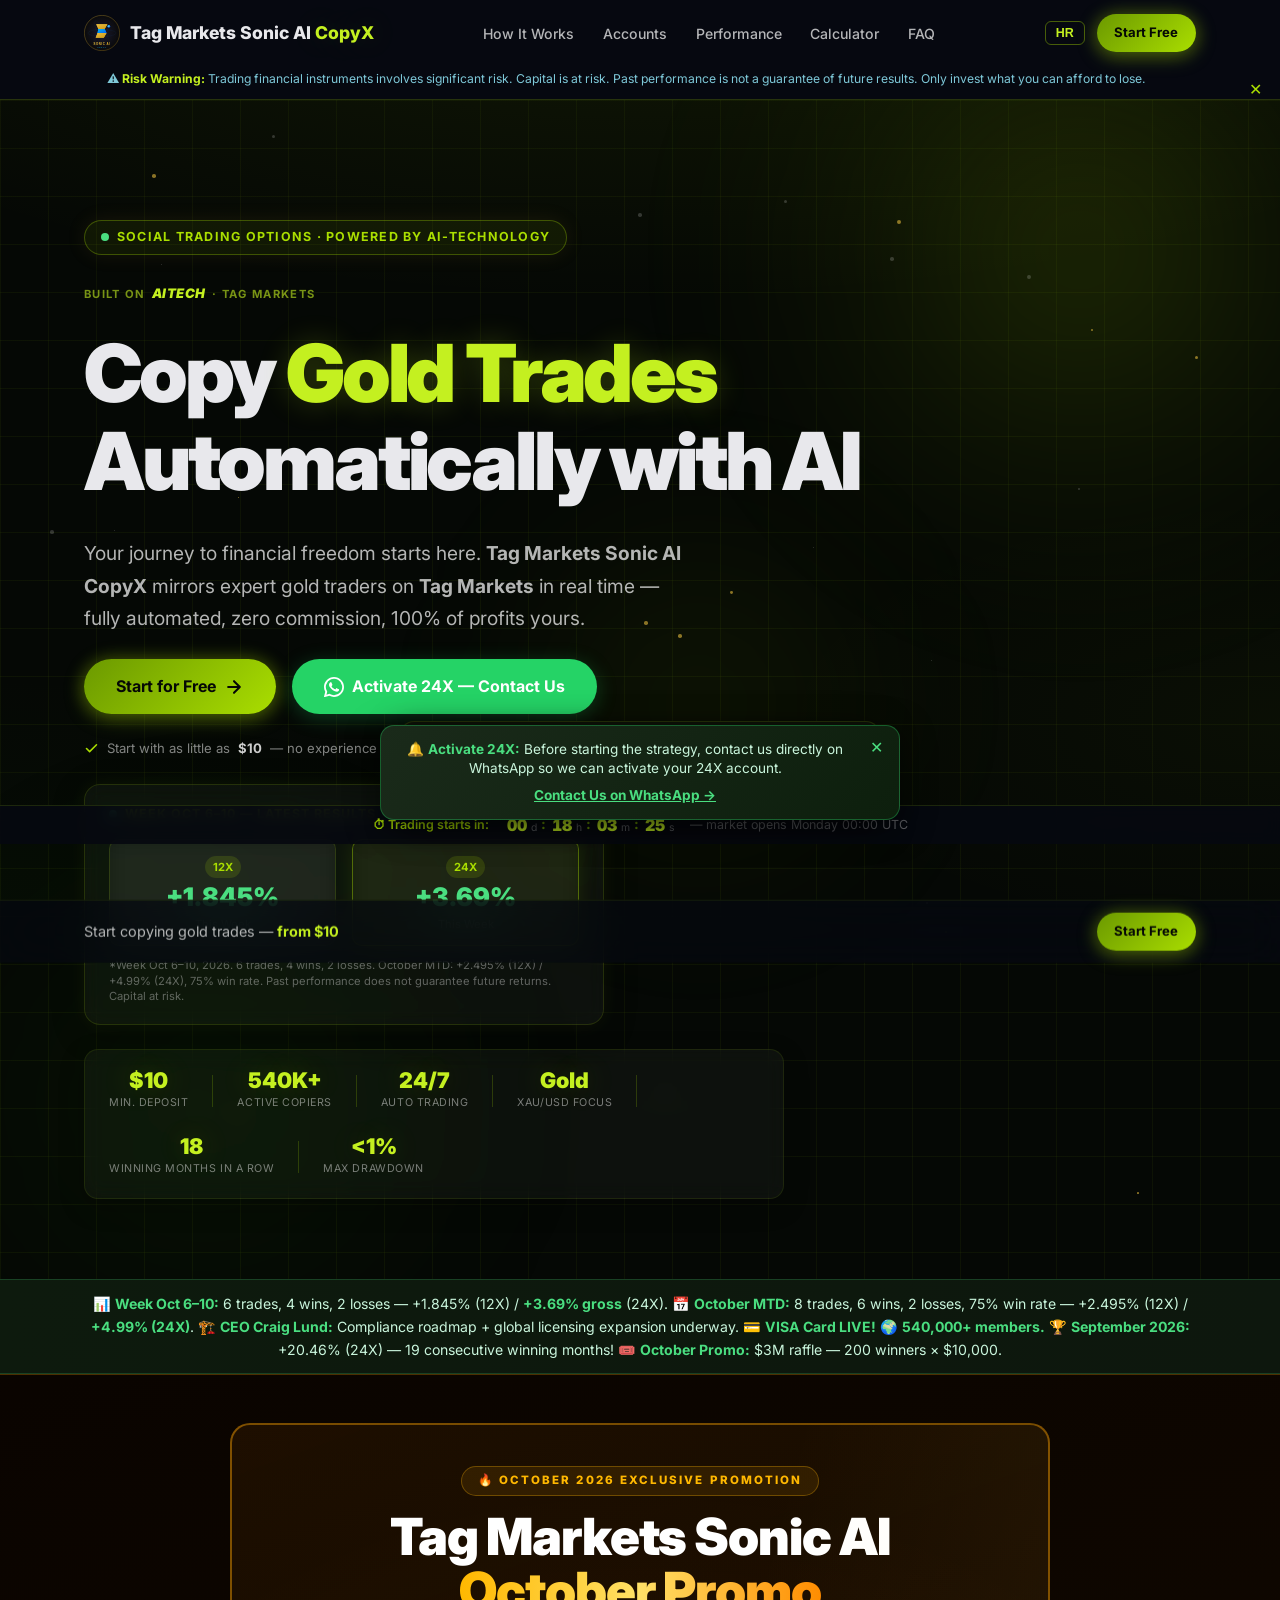
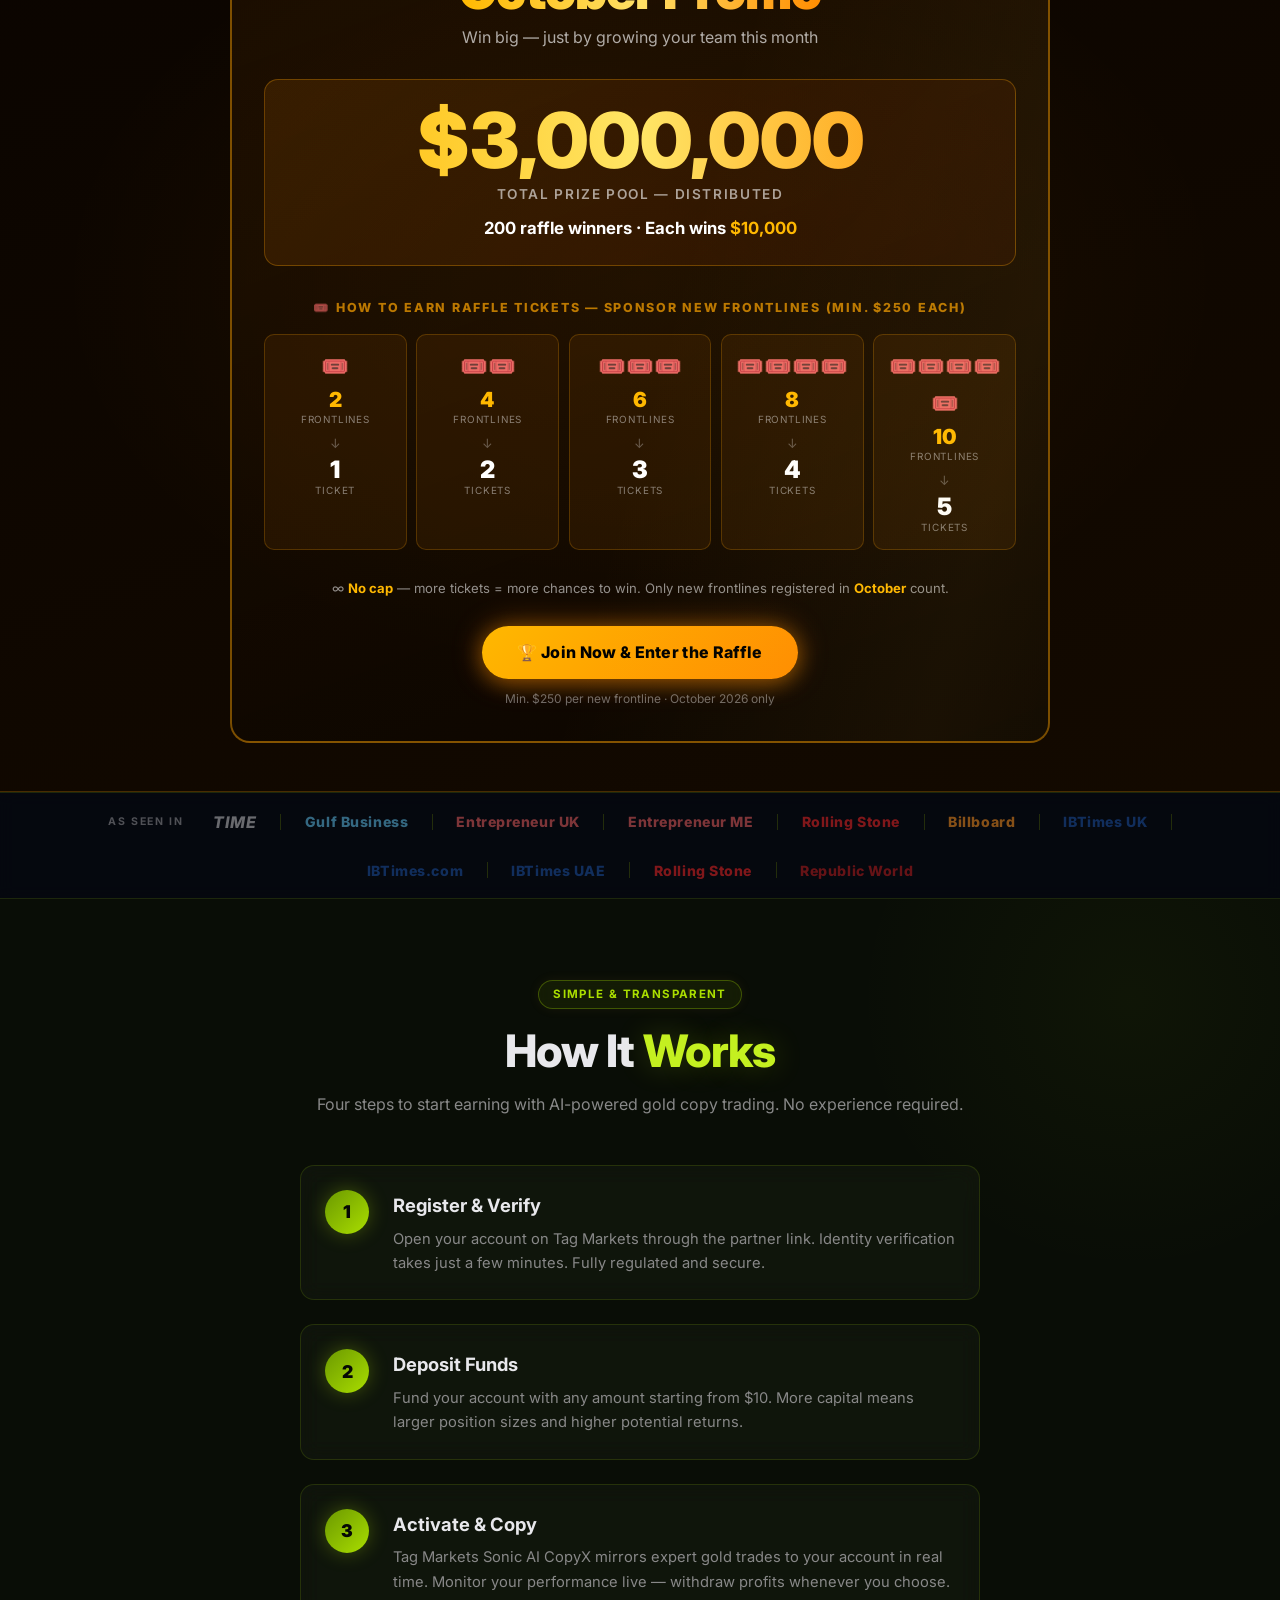
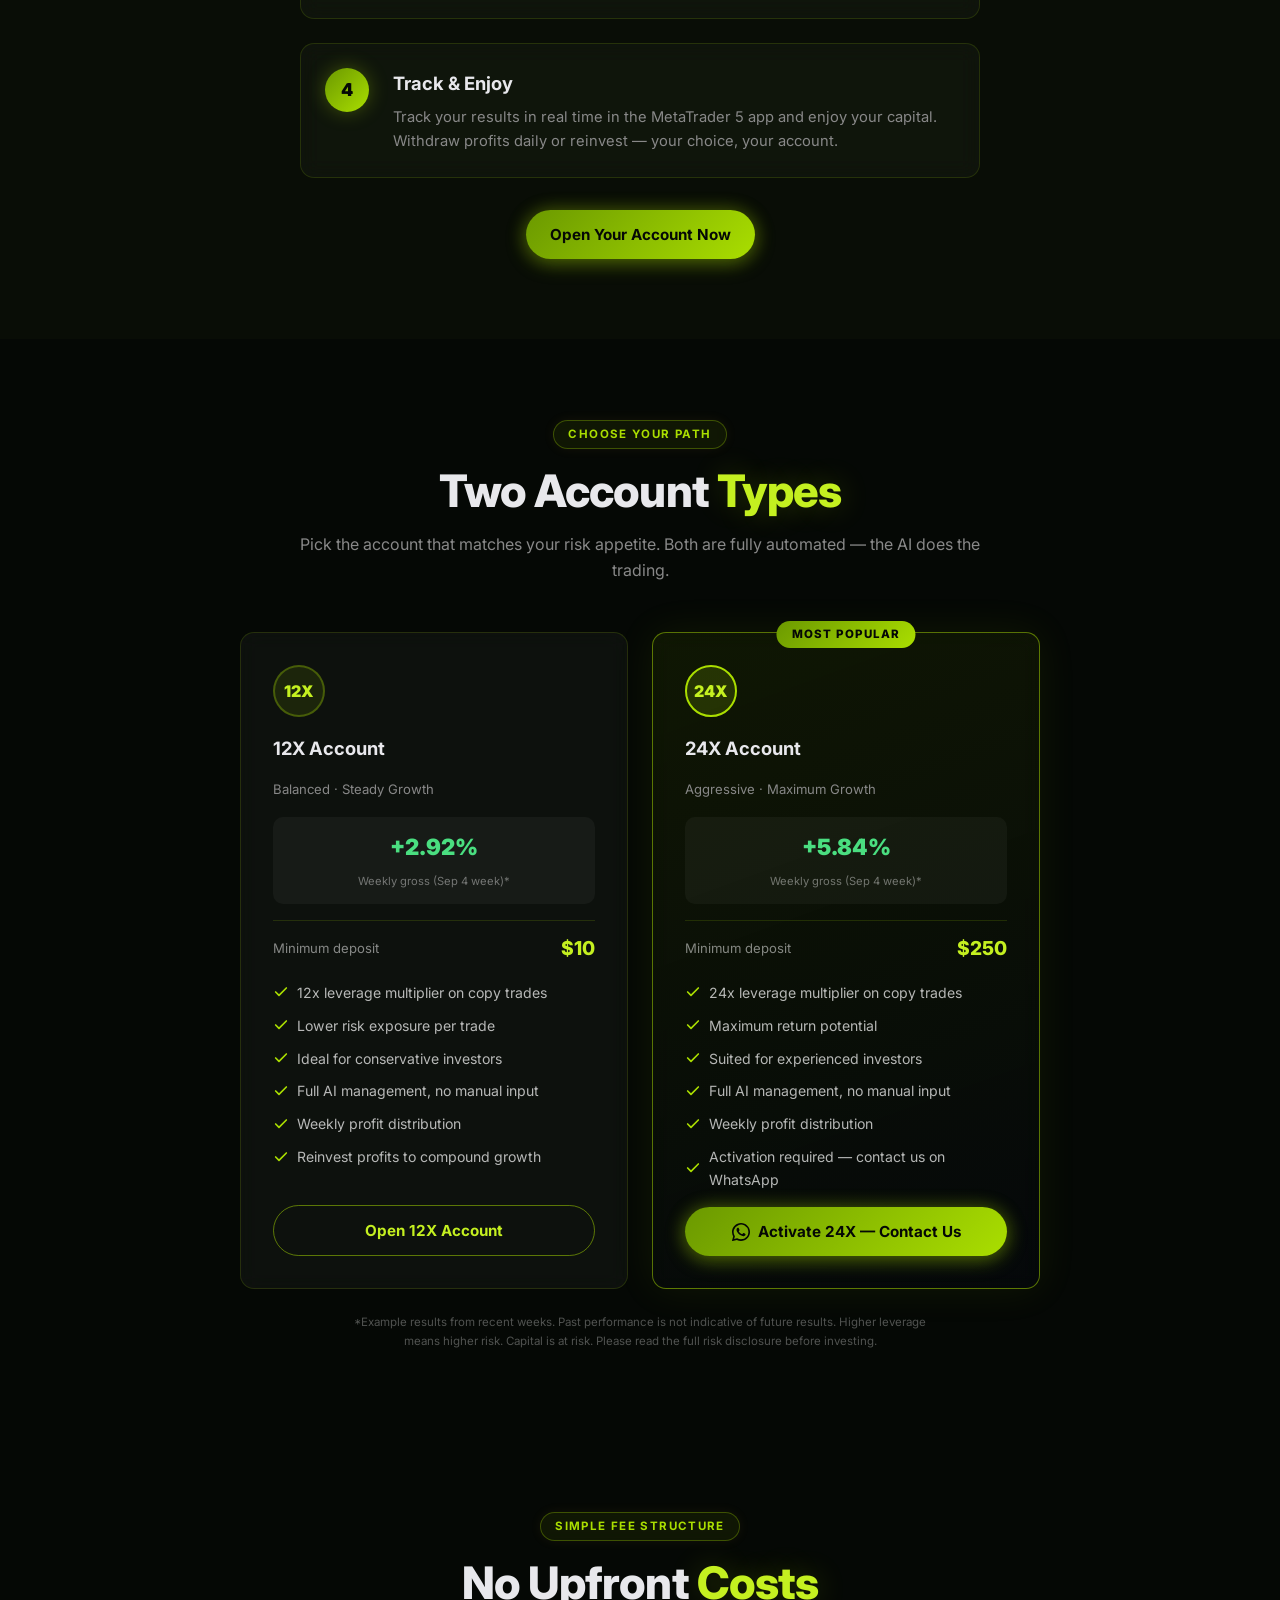
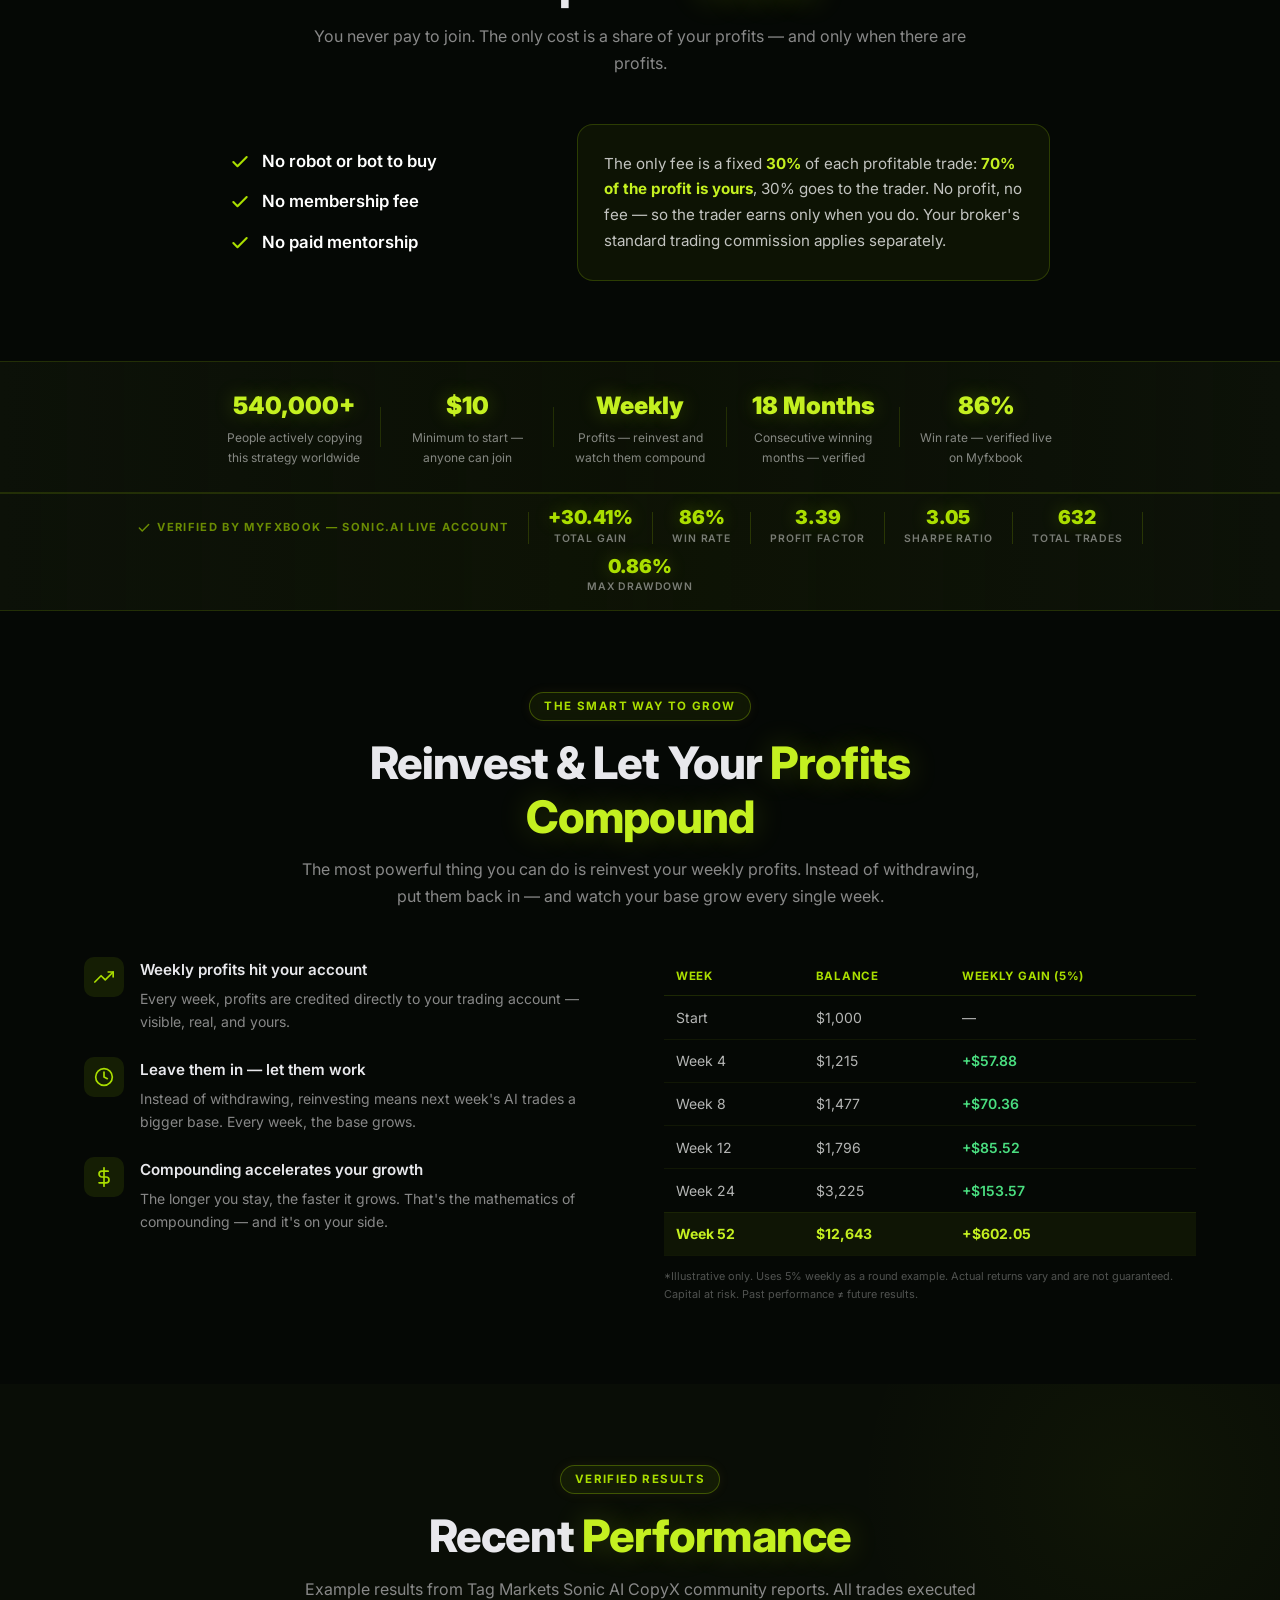
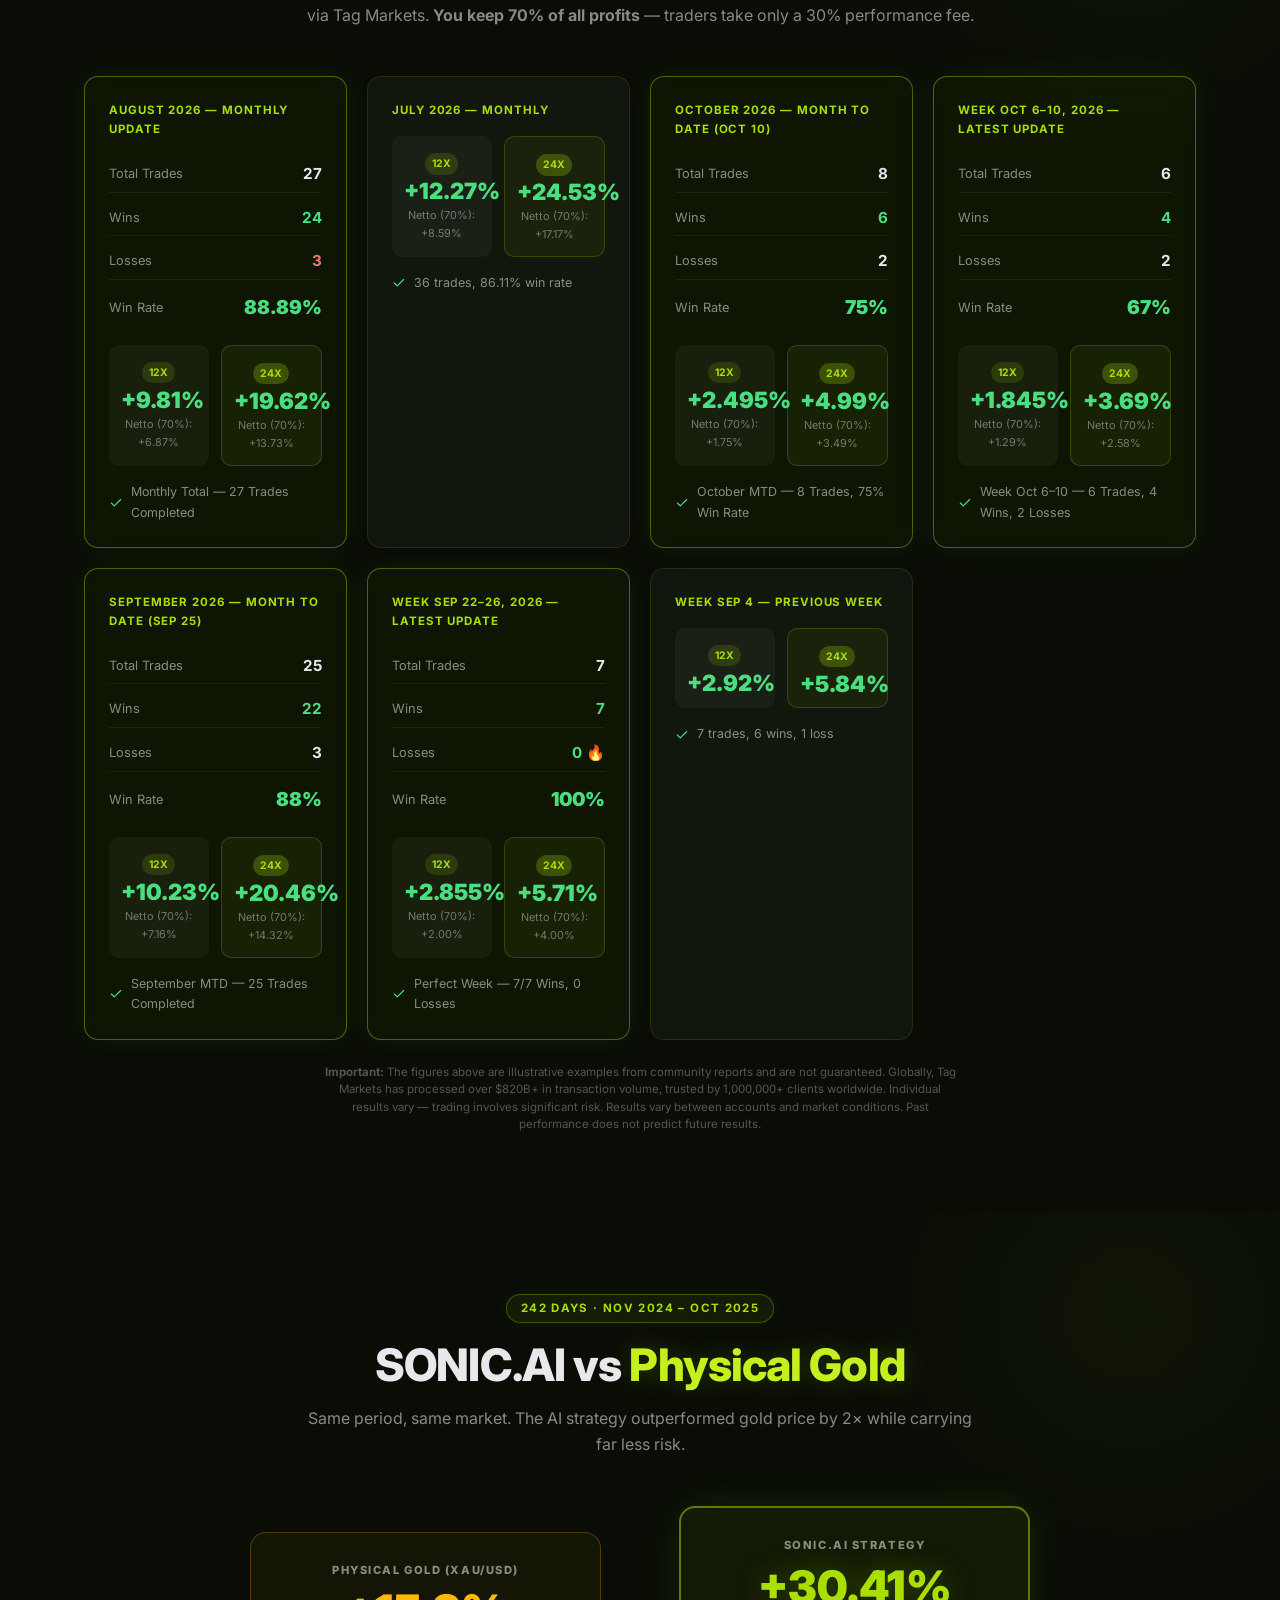
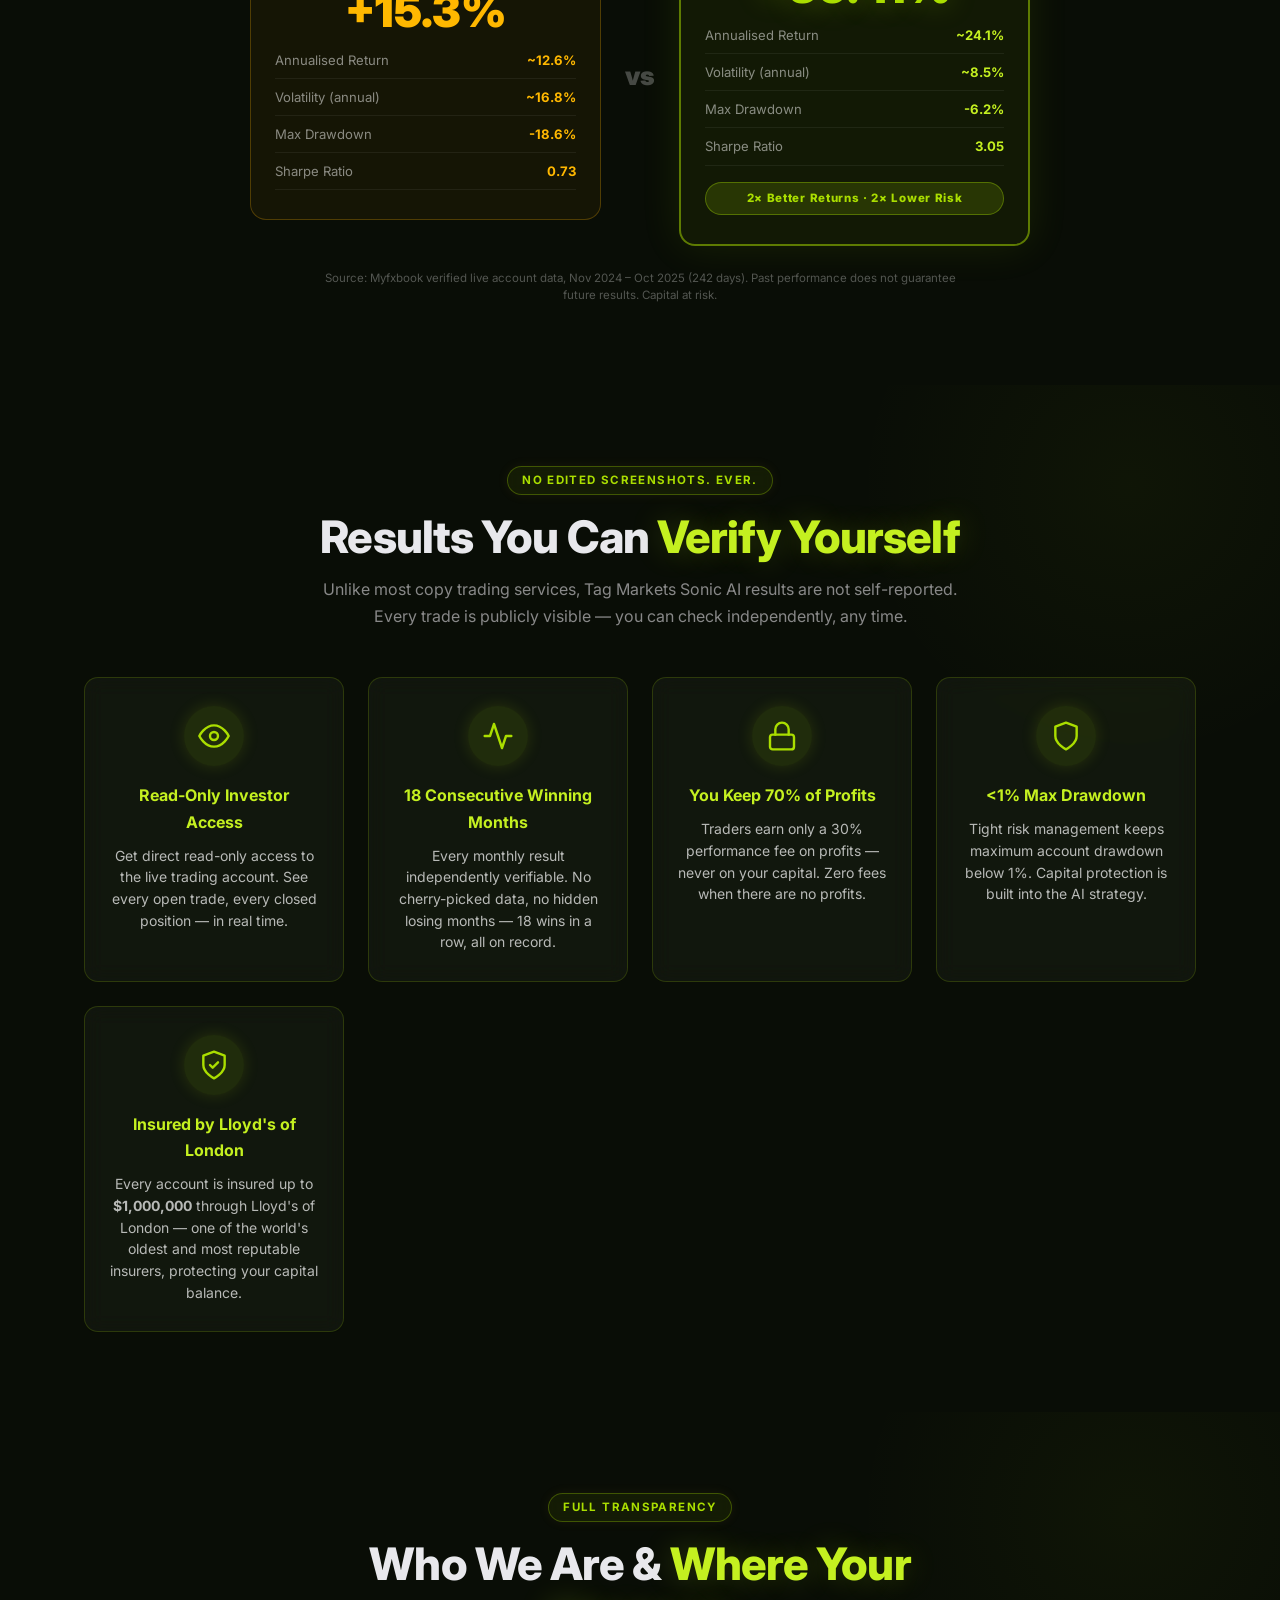
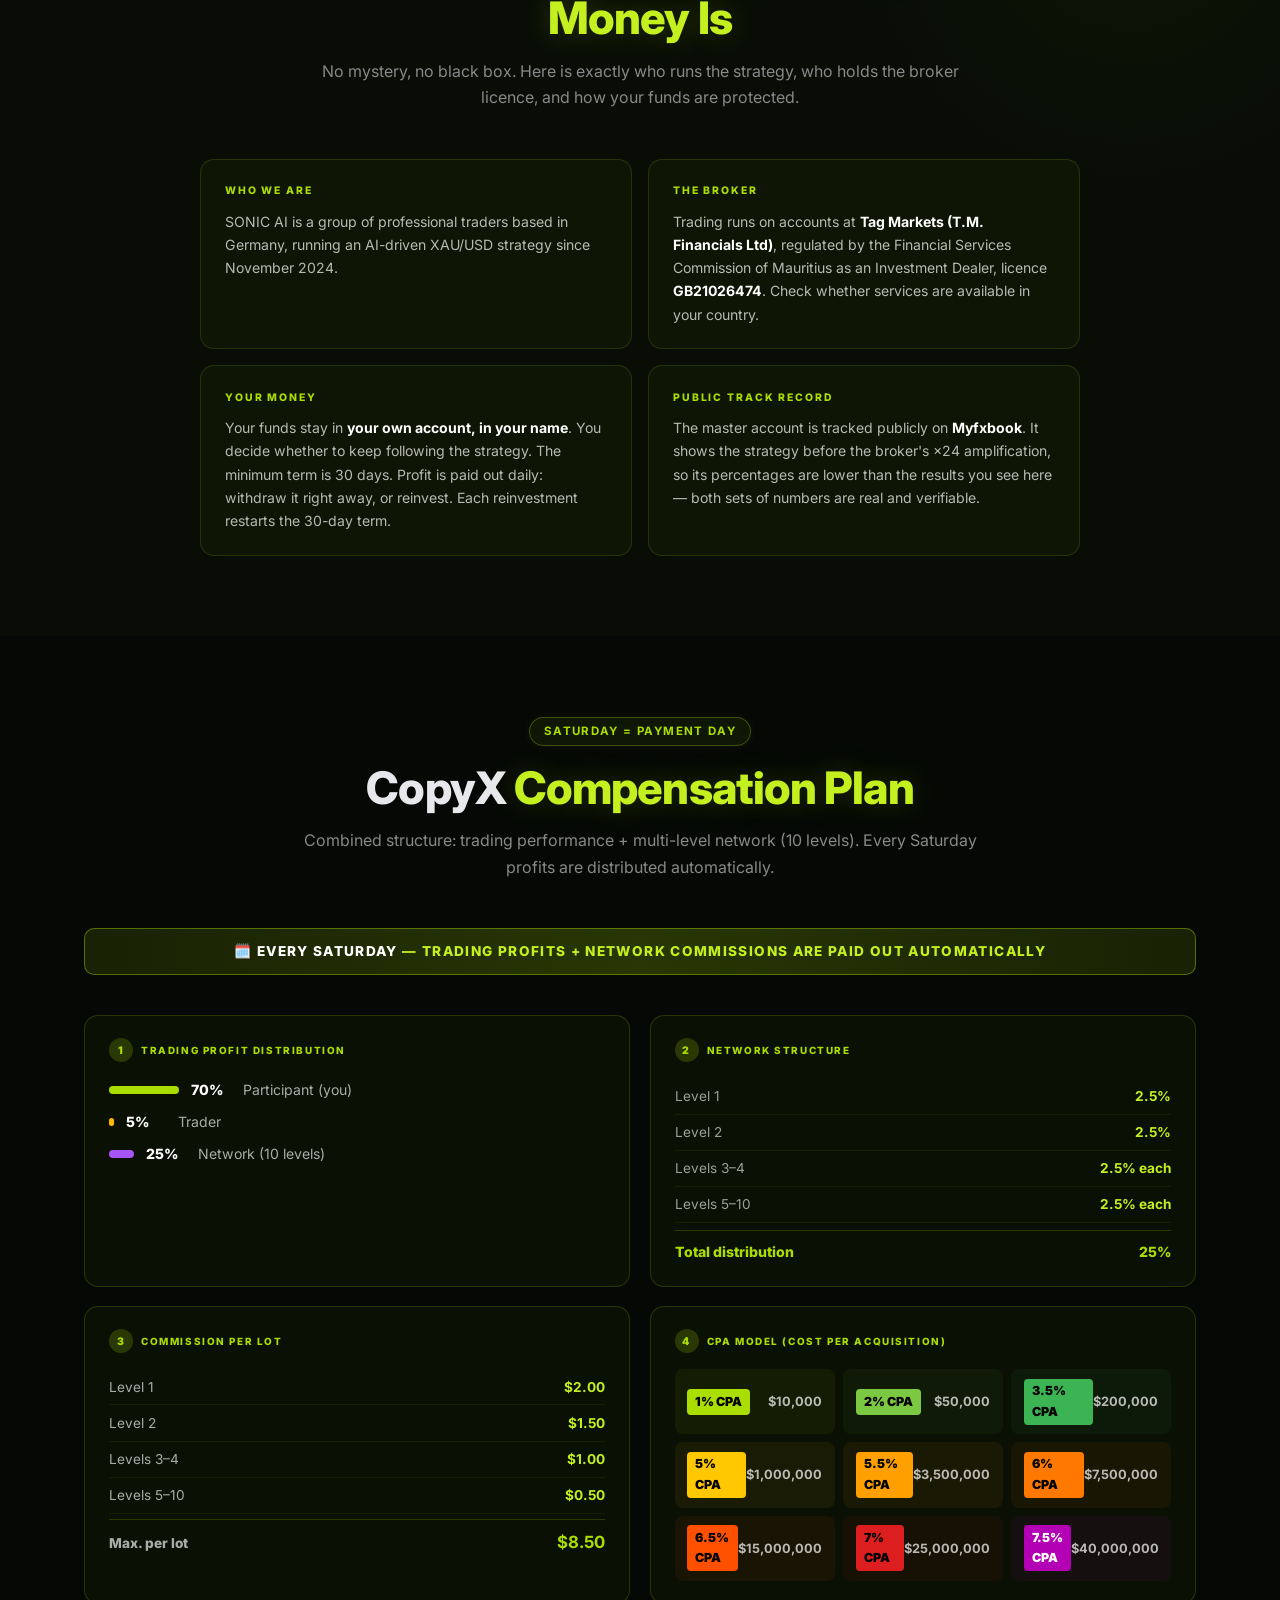
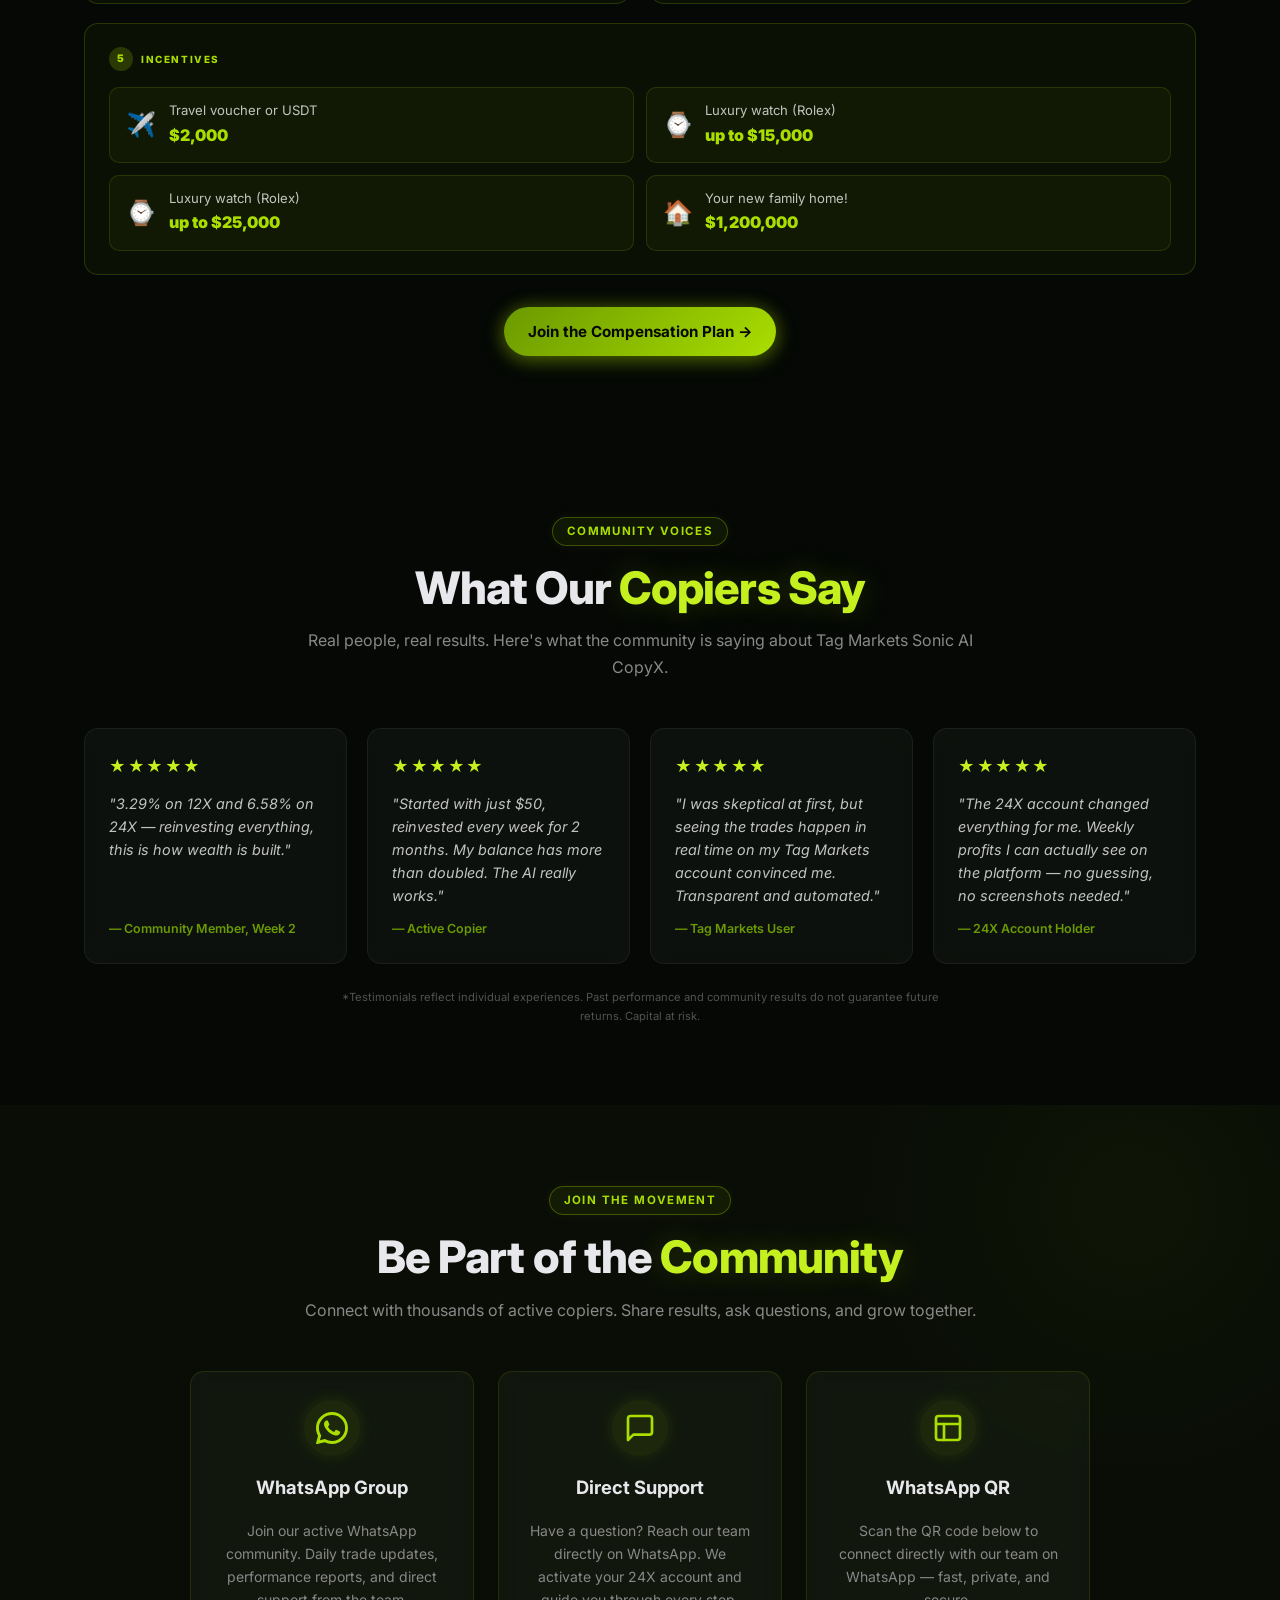
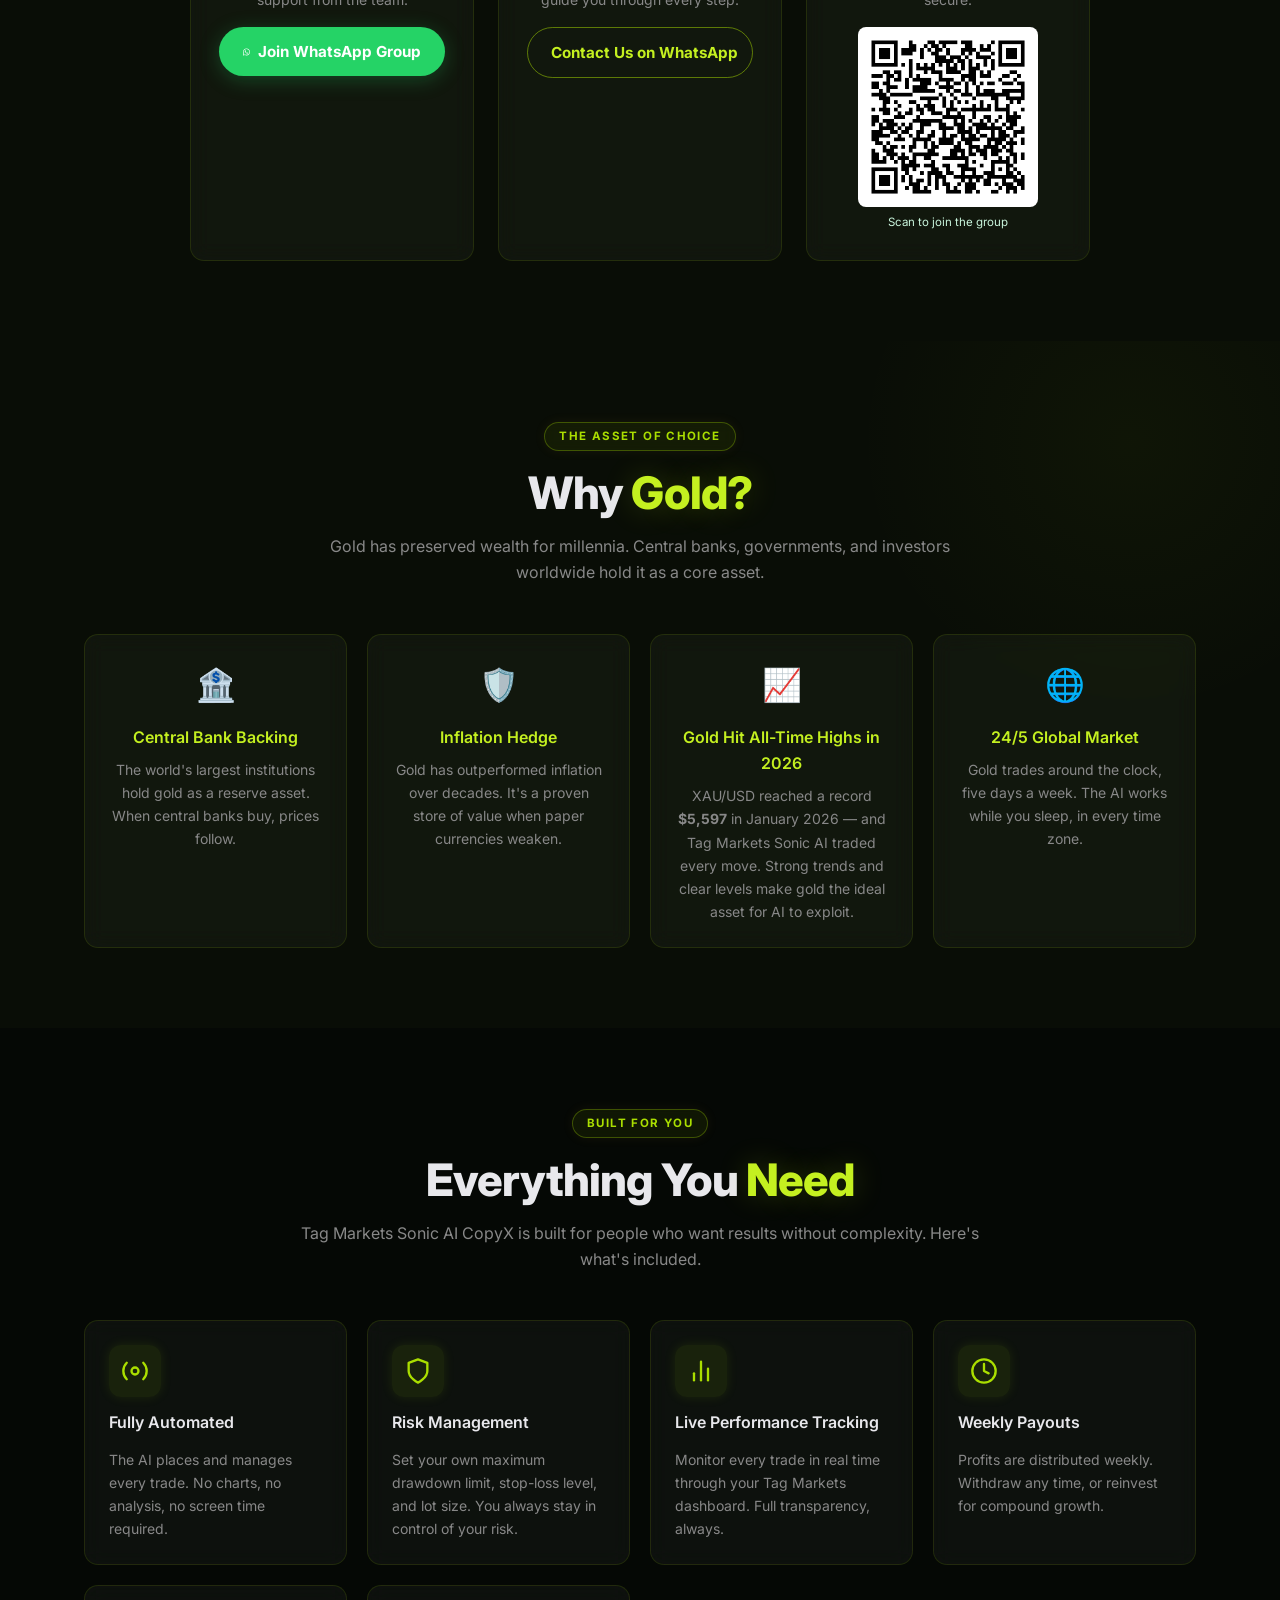
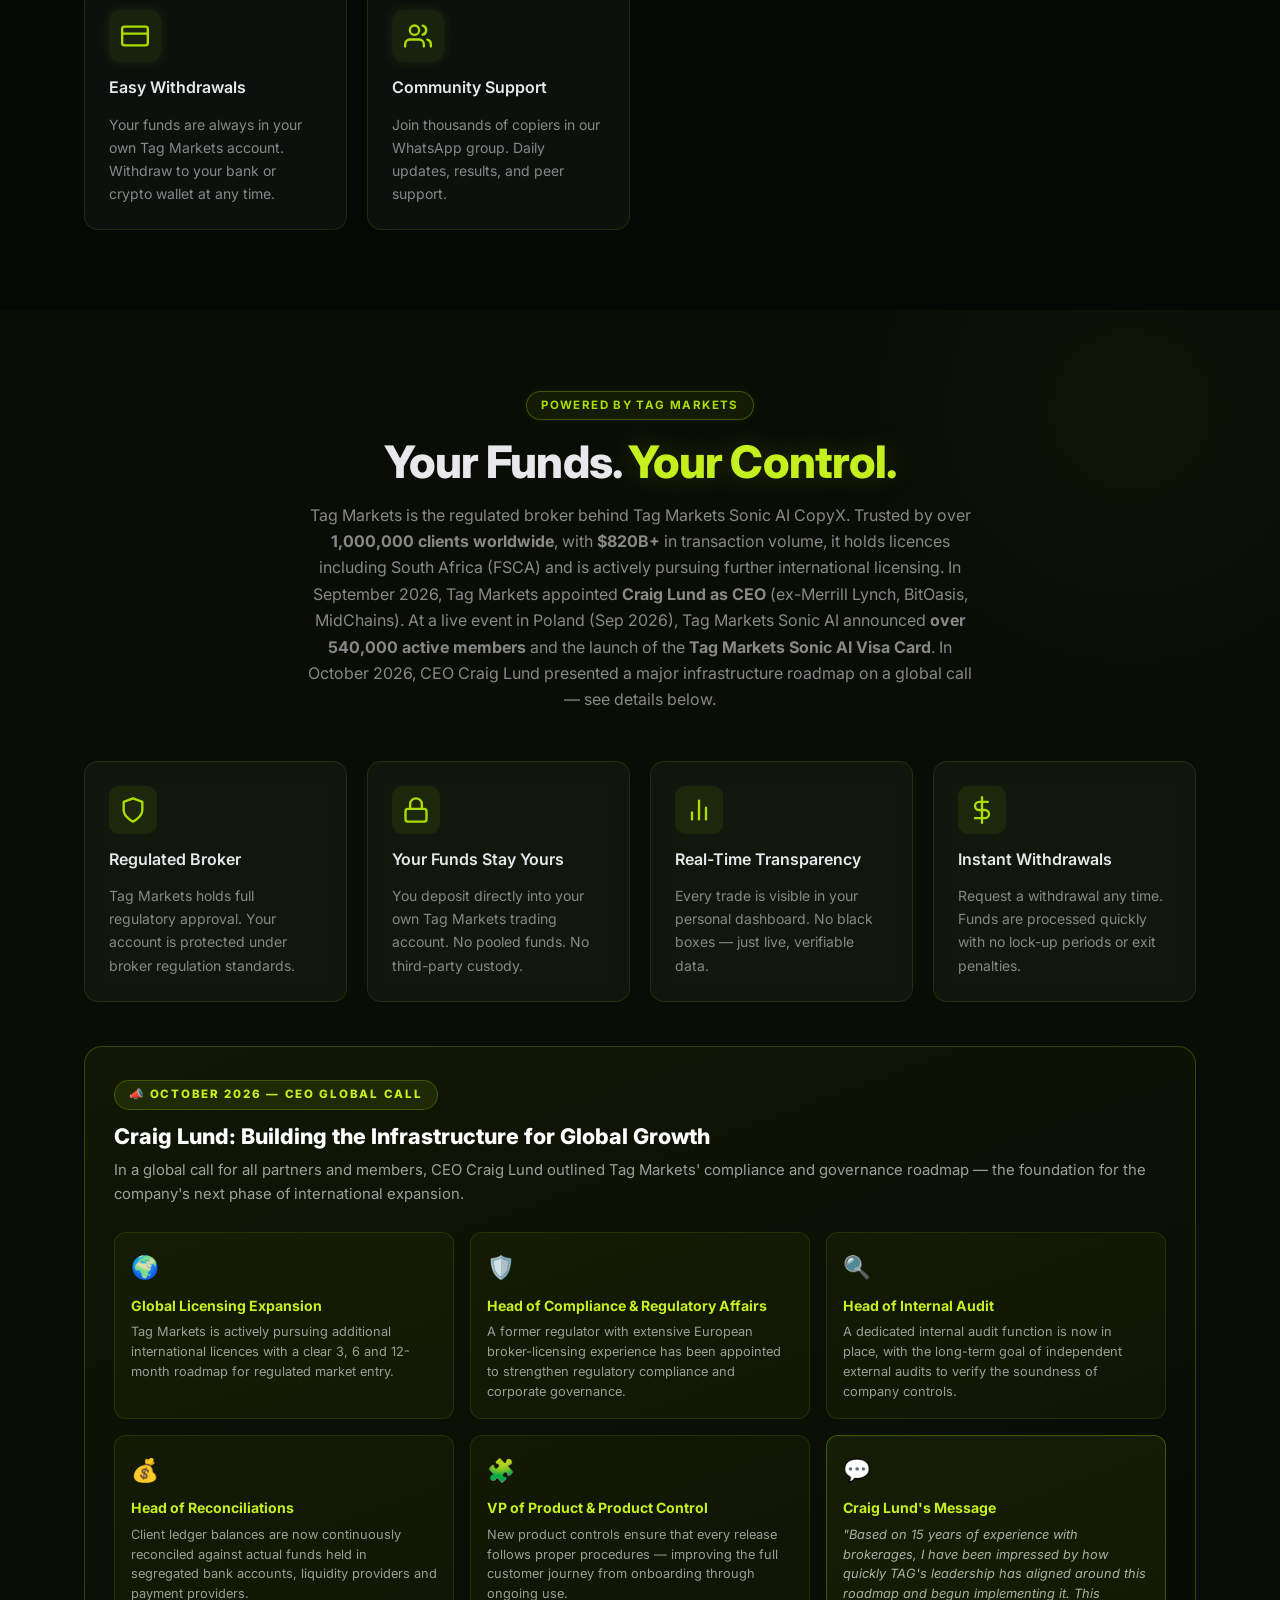
==== commit 033b745f: "Update registration link and QR code (Oct 19) Co-Authored-By: Claude Sonnet 4.6 <noreply@anthropic.c" ====
--- a/index.html
+++ b/index.html
@@ -330,7 +330,7 @@
 </ul>
 <div class="nav__actions">
 <button class="lang-toggle" id="langToggle" aria-label="Toggle language">HR</button>
-<a href="https://copyxapp.com/auth/register?e=NFULiz7RV08D3l156MRMZIHMWrVsBcSq9UZyL5hIK-I&a=1" class="btn btn--gold btn--sm nav__cta js-register-link">Start Free</a>
+<a href="https://copyxapp.com/auth/register?e=lvkXs93VECFyH9fn1GXgMU9rNXvUJDHeTzYgNiCkl14&a=1" class="btn btn--gold btn--sm nav__cta js-register-link">Start Free</a>
 </div>
 <button class="burger" id="burger" aria-label="Toggle navigation" aria-expanded="false">
 <span></span><span></span><span></span>
@@ -358,7 +358,7 @@
 Your journey to financial freedom starts here. <strong>Tag Markets Sonic AI CopyX</strong> mirrors expert gold traders on <strong>Tag Markets</strong> in real time — fully automated, zero commission, 100% of profits yours.
 </p>
 <div class="hero__cta">
-<a href="https://copyxapp.com/auth/register?e=NFULiz7RV08D3l156MRMZIHMWrVsBcSq9UZyL5hIK-I&a=1" class="btn btn--gold btn--lg js-register-link">
+<a href="https://copyxapp.com/auth/register?e=lvkXs93VECFyH9fn1GXgMU9rNXvUJDHeTzYgNiCkl14&a=1" class="btn btn--gold btn--lg js-register-link">
 Start for Free
 <svg xmlns="http://www.w3.org/2000/svg" width="20" height="20" viewBox="0 0 24 24" fill="none" stroke="currentColor" stroke-width="2.5" stroke-linecap="round" stroke-linejoin="round"><path d="M5 12h14M12 5l7 7-7 7"/></svg>
 </a>
@@ -495,7 +495,7 @@
     <span>∞ <strong>No cap</strong> — more tickets = more chances to win. Only new frontlines registered in <strong>October</strong> count.</span>
   </div>
   <div class="promo-cta-wrap">
-    <a href="https://copyxapp.com/auth/register?e=NFULiz7RV08D3l156MRMZIHMWrVsBcSq9UZyL5hIK-I&a=1" target="_blank" rel="noopener noreferrer" class="btn--promo js-register-link">
+    <a href="https://copyxapp.com/auth/register?e=lvkXs93VECFyH9fn1GXgMU9rNXvUJDHeTzYgNiCkl14&a=1" target="_blank" rel="noopener noreferrer" class="btn--promo js-register-link">
       🏆 Join Now &amp; Enter the Raffle
     </a>
     <div class="promo-min">Min. $250 per new frontline · October 2026 only</div>
@@ -571,7 +571,7 @@
 </div>
 </div>
 <div class="steps__cta">
-<a href="https://copyxapp.com/auth/register?e=NFULiz7RV08D3l156MRMZIHMWrVsBcSq9UZyL5hIK-I&a=1" class="btn btn--gold js-register-link">Open Your Account Now</a>
+<a href="https://copyxapp.com/auth/register?e=lvkXs93VECFyH9fn1GXgMU9rNXvUJDHeTzYgNiCkl14&a=1" class="btn btn--gold js-register-link">Open Your Account Now</a>
 </div>
 </div>
 </section>
@@ -623,7 +623,7 @@
 Reinvest profits to compound growth
 </li>
 </ul>
-<a href="https://copyxapp.com/auth/register?e=NFULiz7RV08D3l156MRMZIHMWrVsBcSq9UZyL5hIK-I&a=1" class="btn btn--outline btn--full js-register-link">Open 12X Account</a>
+<a href="https://copyxapp.com/auth/register?e=lvkXs93VECFyH9fn1GXgMU9rNXvUJDHeTzYgNiCkl14&a=1" class="btn btn--outline btn--full js-register-link">Open 12X Account</a>
 </div>
 <div class="account-card account-card--featured reveal">
 <div class="account-card__popular">Most Popular</div>
@@ -1297,7 +1297,7 @@
 
 </div>
 <div class="steps__cta">
-<a href="https://copyxapp.com/auth/register?e=NFULiz7RV08D3l156MRMZIHMWrVsBcSq9UZyL5hIK-I&a=1" class="btn btn--gold js-register-link">Join the Compensation Plan →</a>
+<a href="https://copyxapp.com/auth/register?e=lvkXs93VECFyH9fn1GXgMU9rNXvUJDHeTzYgNiCkl14&a=1" class="btn btn--gold js-register-link">Join the Compensation Plan →</a>
 </div>
 </div>
 </section>
@@ -1547,7 +1547,7 @@
 </div>
 </div>
 <div class="platform-register">
-<a href="https://copyxapp.com/auth/register?e=NFULiz7RV08D3l156MRMZIHMWrVsBcSq9UZyL5hIK-I&a=1" class="btn btn--gold btn--lg js-register-link">Open Your Tag Markets Account</a>
+<a href="https://copyxapp.com/auth/register?e=lvkXs93VECFyH9fn1GXgMU9rNXvUJDHeTzYgNiCkl14&a=1" class="btn btn--gold btn--lg js-register-link">Open Your Tag Markets Account</a>
 <p class="platform-register__note">Registration is free. Verification takes minutes. Start from $10.</p>
 </div>
 </div>
@@ -1687,14 +1687,14 @@
 <div class="qr-card reveal">
 <div class="qr-card__inner">
 <img
-src="[data-uri]"
+src="[data-uri]"
 alt="QR code — scan to register on AITECH"
 width="220" height="220"
 style="border-radius:8px; display:block;"
 />
 </div>
 <p class="qr-card__sub">Scan with your phone camera to register</p>
-<a href="https://copyxapp.com/auth/register?e=NFULiz7RV08D3l156MRMZIHMWrVsBcSq9UZyL5hIK-I&a=1" class="btn btn--gold btn--full js-register-link">Register on AITECH Portal</a>
+<a href="https://copyxapp.com/auth/register?e=lvkXs93VECFyH9fn1GXgMU9rNXvUJDHeTzYgNiCkl14&a=1" class="btn btn--gold btn--full js-register-link">Register on AITECH Portal</a>
 <a href="https://wa.me/385992445683" target="_blank" rel="noopener noreferrer" class="btn btn--wa btn--full">
 <svg width="18" height="18" fill="currentColor" aria-hidden="true"><use href="#wa-icon"/></svg>
 Activate 24X — Contact Us
@@ -1752,7 +1752,7 @@
 <div class="sticky-cta" id="stickyCta">
 <div class="container sticky-cta__inner">
 <p class="sticky-cta__text">Start copying gold trades — <strong>from $10</strong></p>
-<a href="https://copyxapp.com/auth/register?e=NFULiz7RV08D3l156MRMZIHMWrVsBcSq9UZyL5hIK-I&a=1" class="btn btn--gold btn--sm js-register-link">Start Free</a>
+<a href="https://copyxapp.com/auth/register?e=lvkXs93VECFyH9fn1GXgMU9rNXvUJDHeTzYgNiCkl14&a=1" class="btn btn--gold btn--sm js-register-link">Start Free</a>
 </div>
 </div>
 
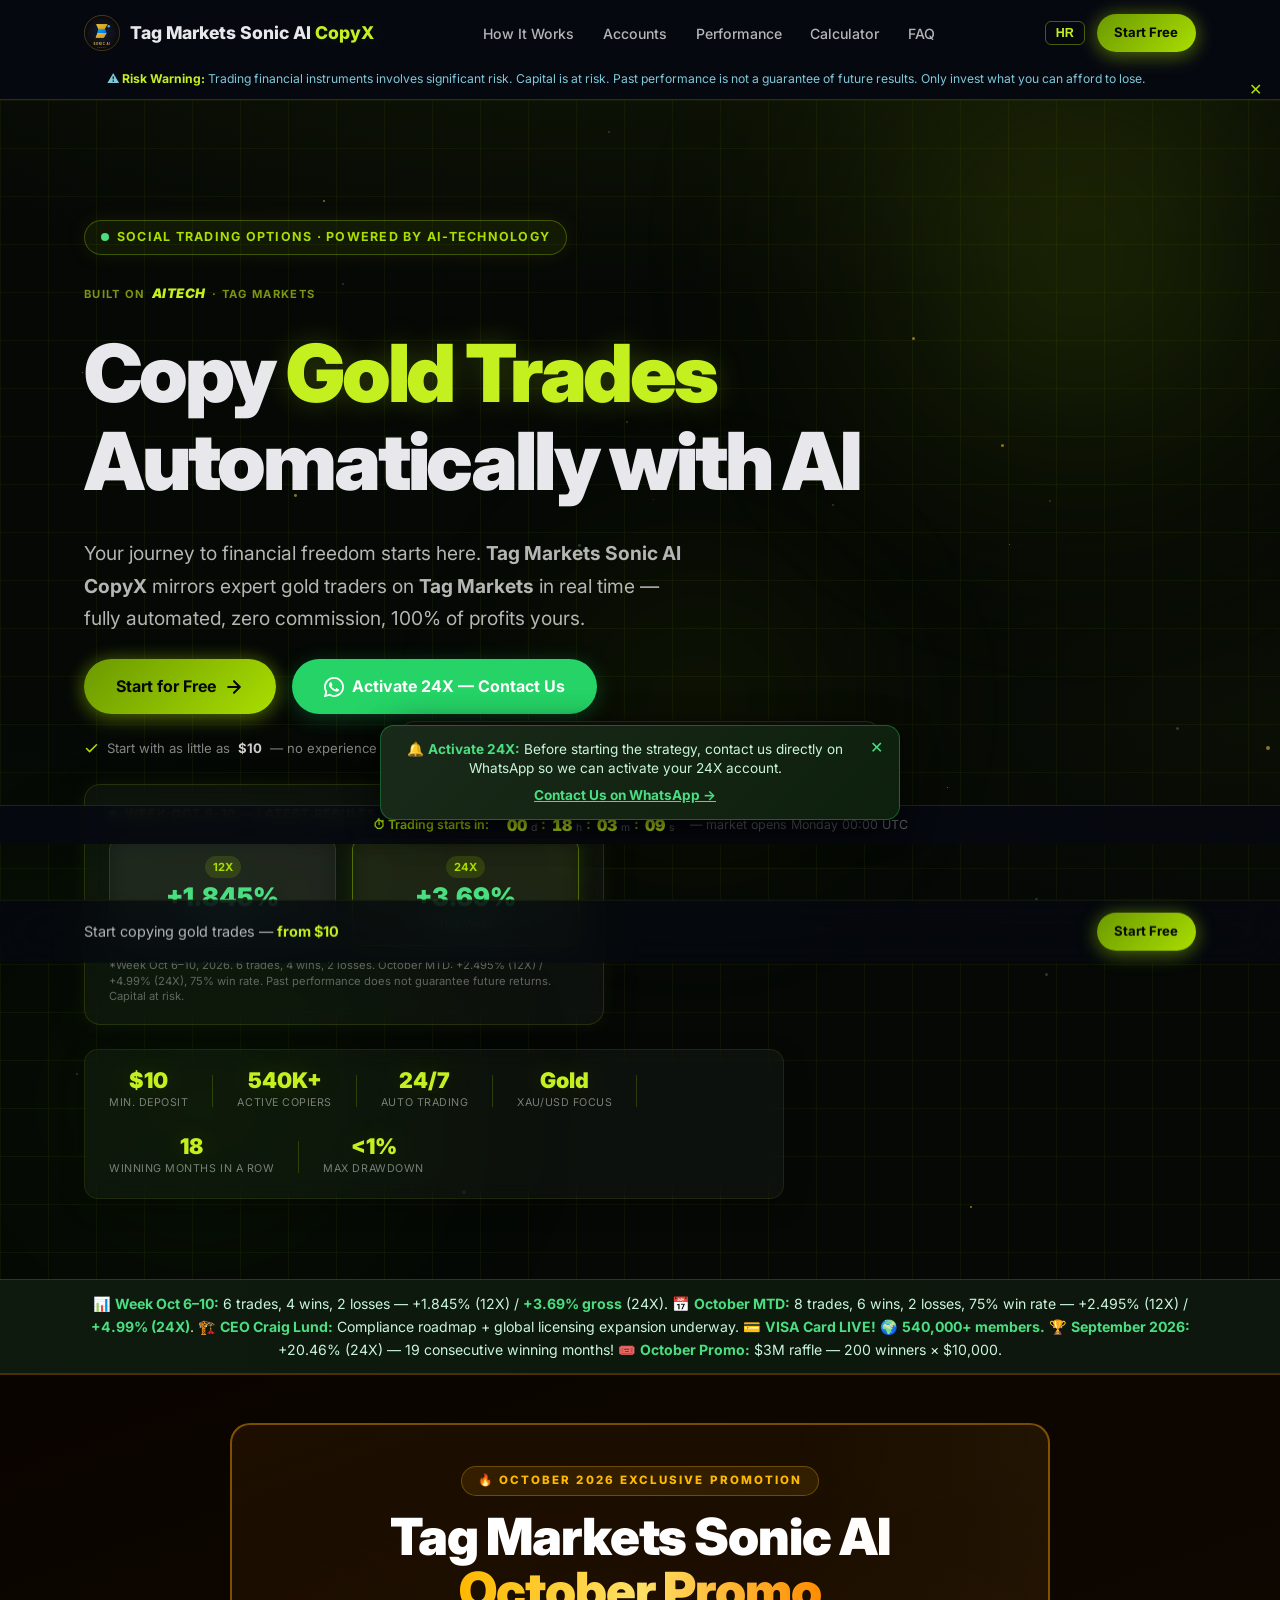
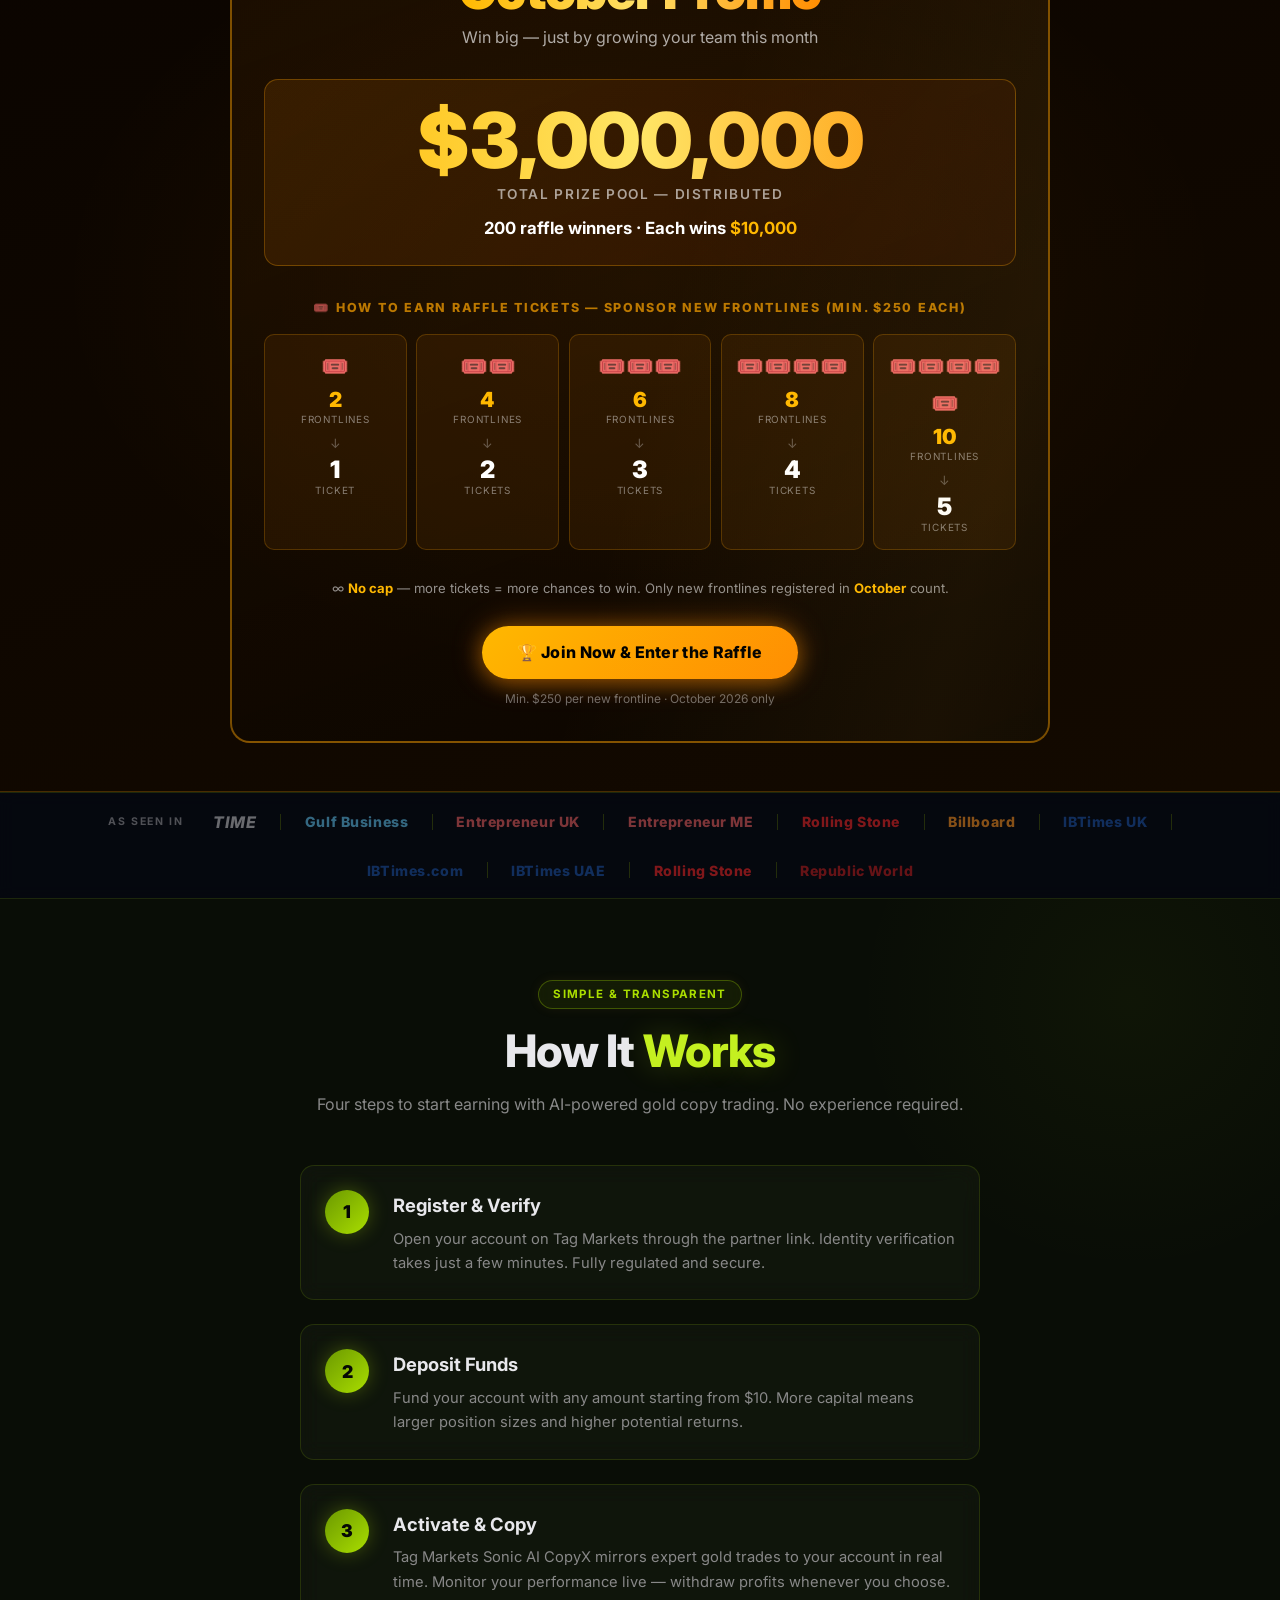
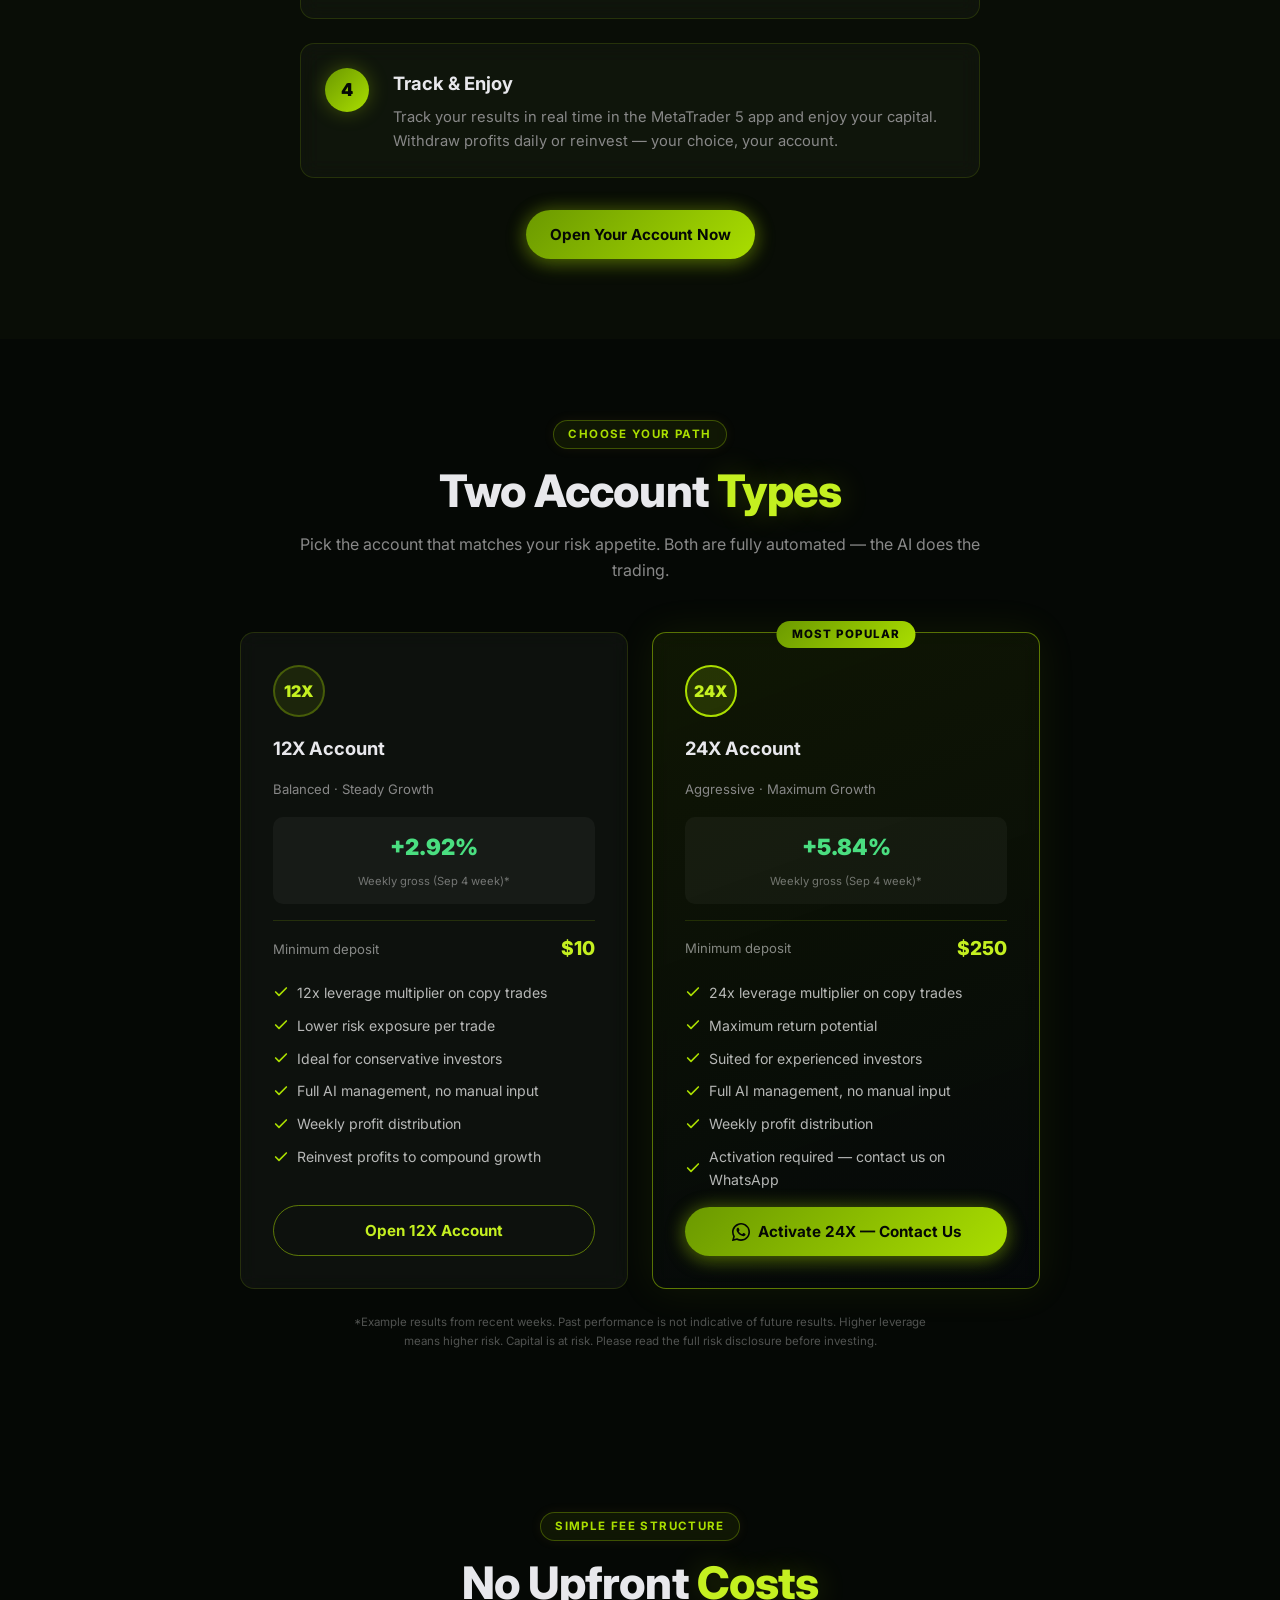
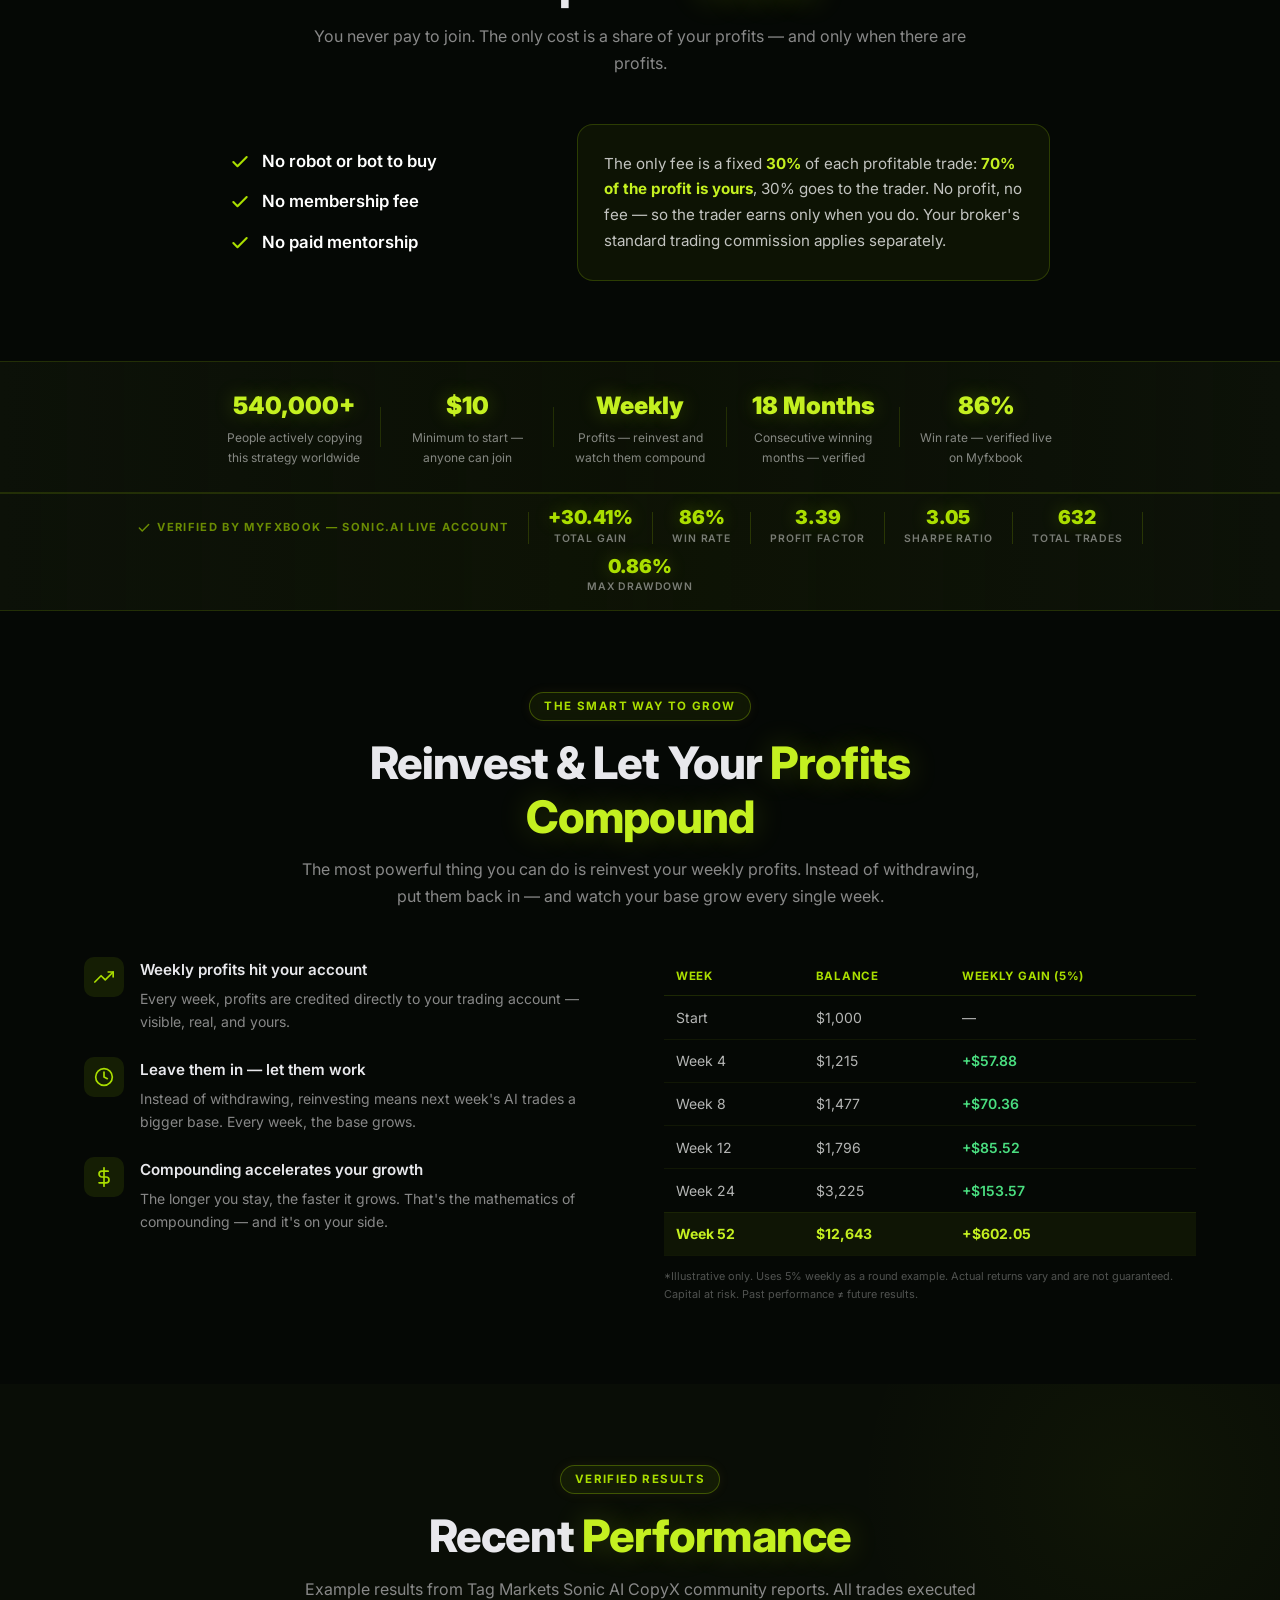
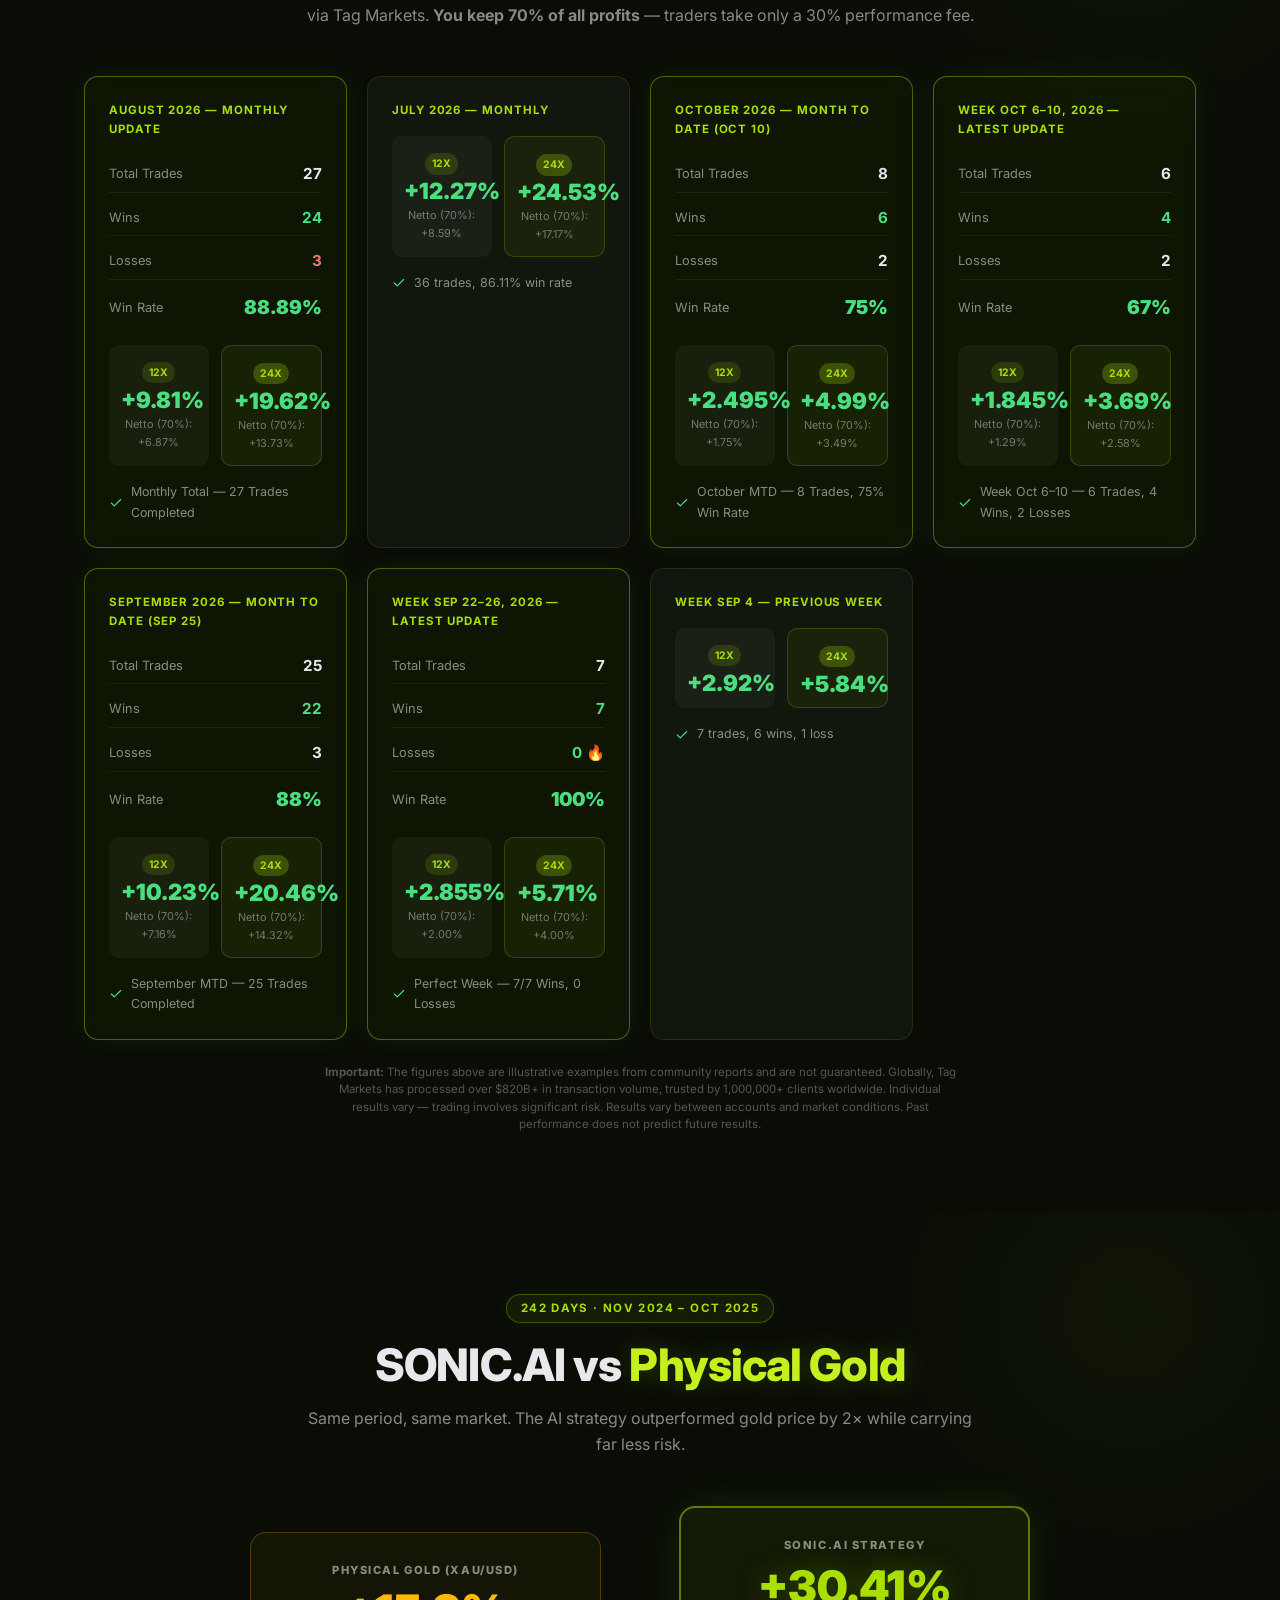
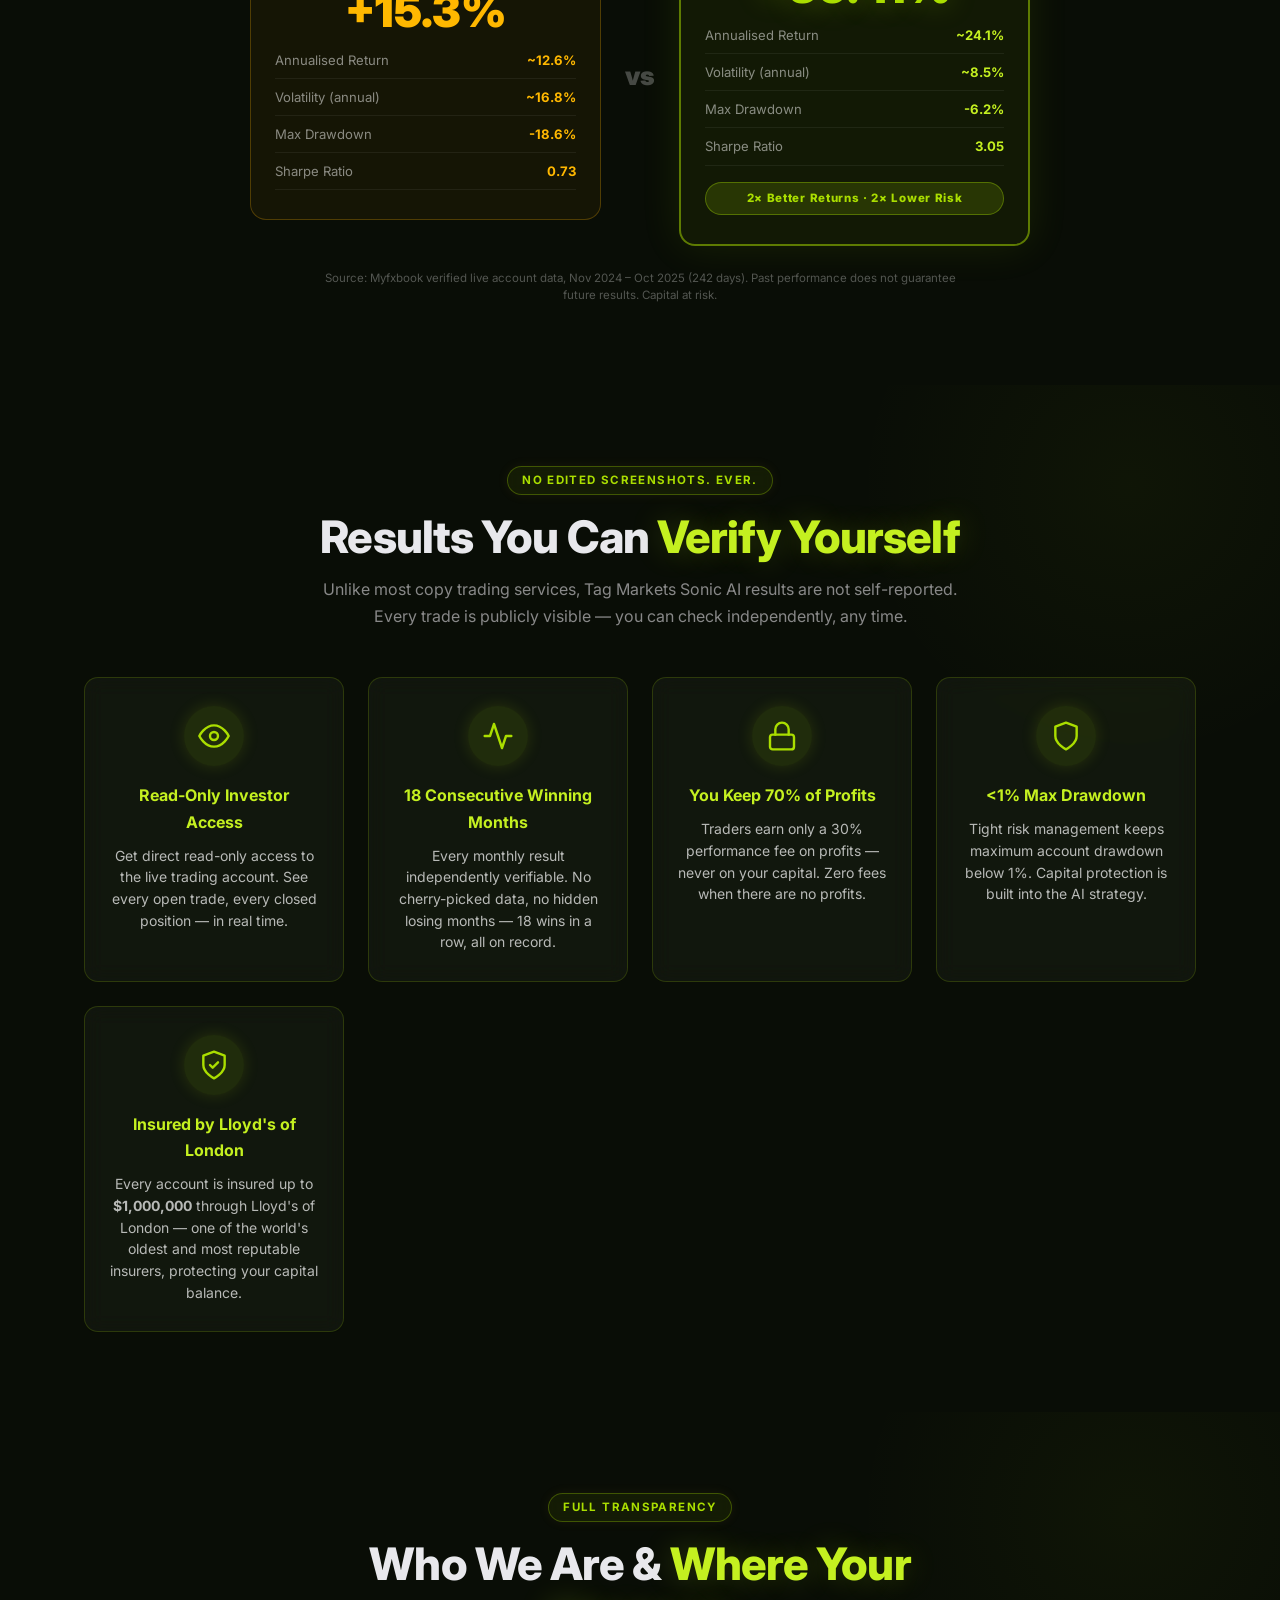
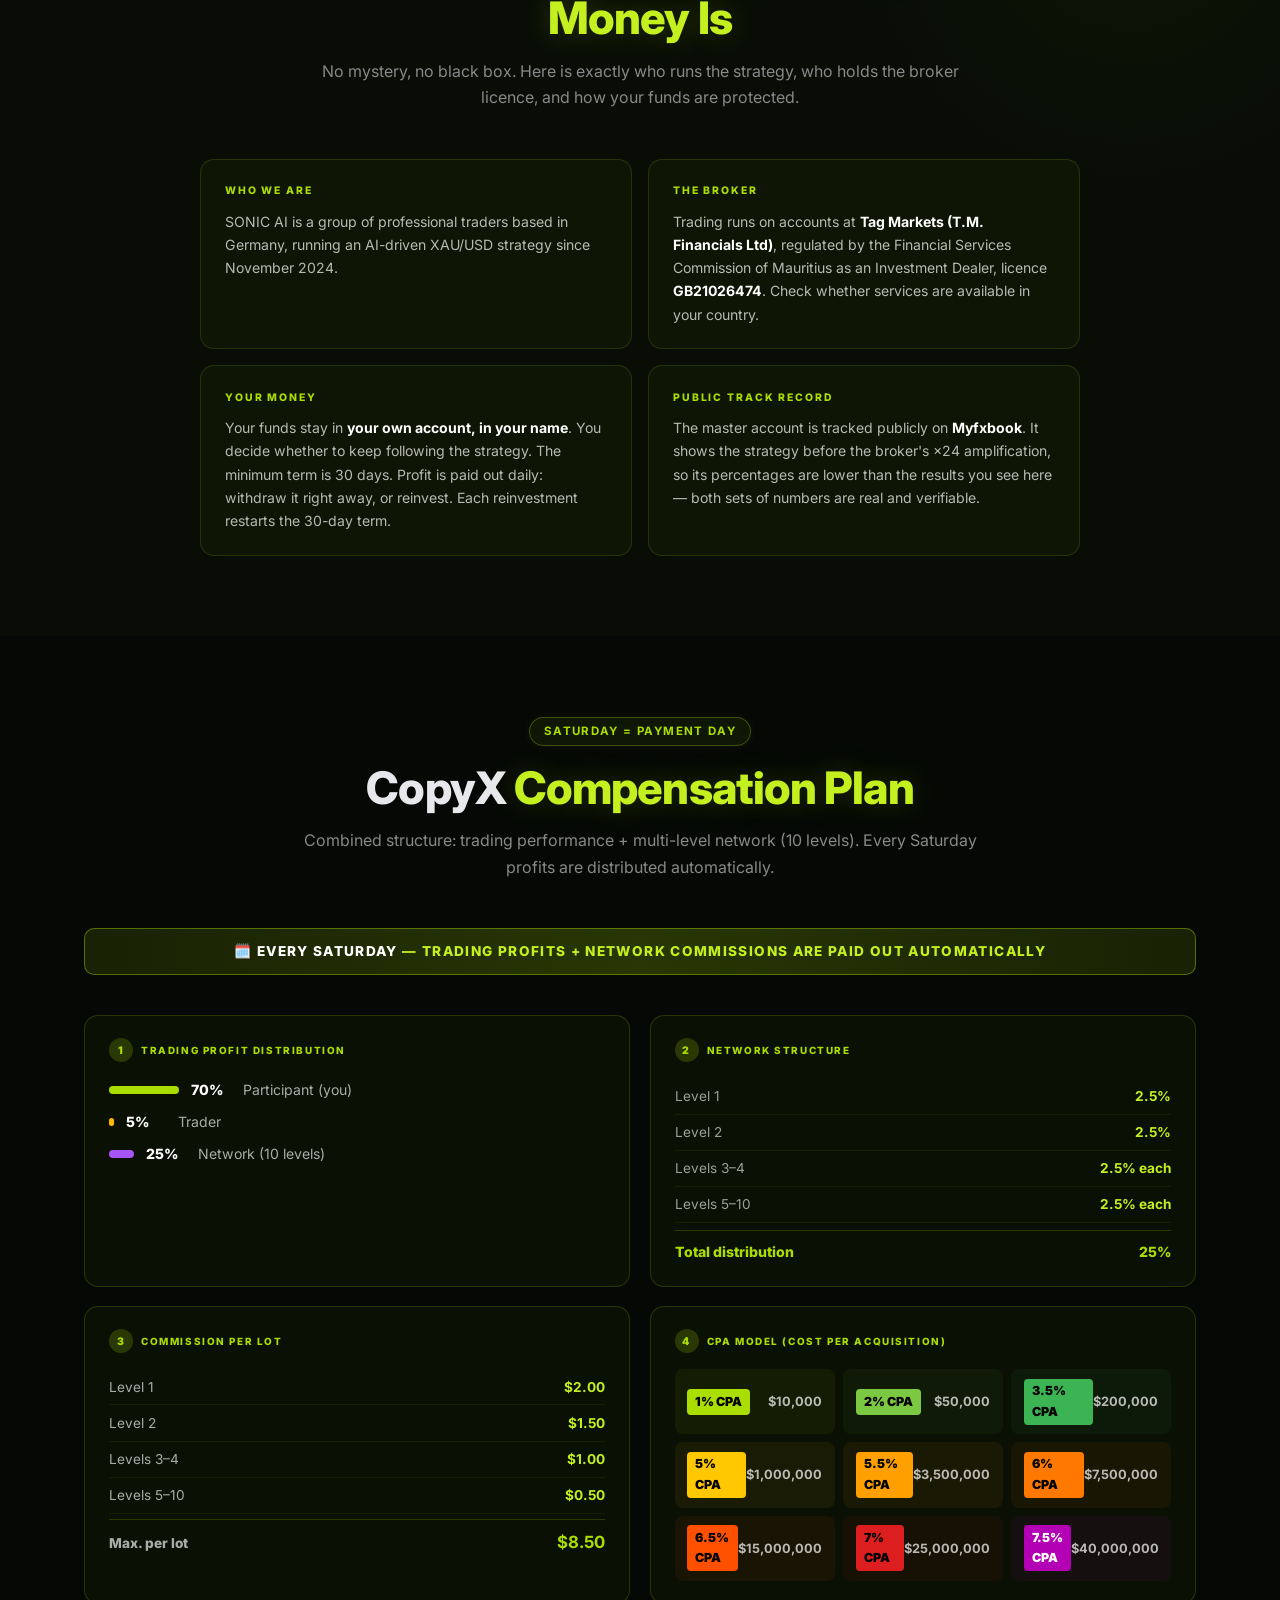
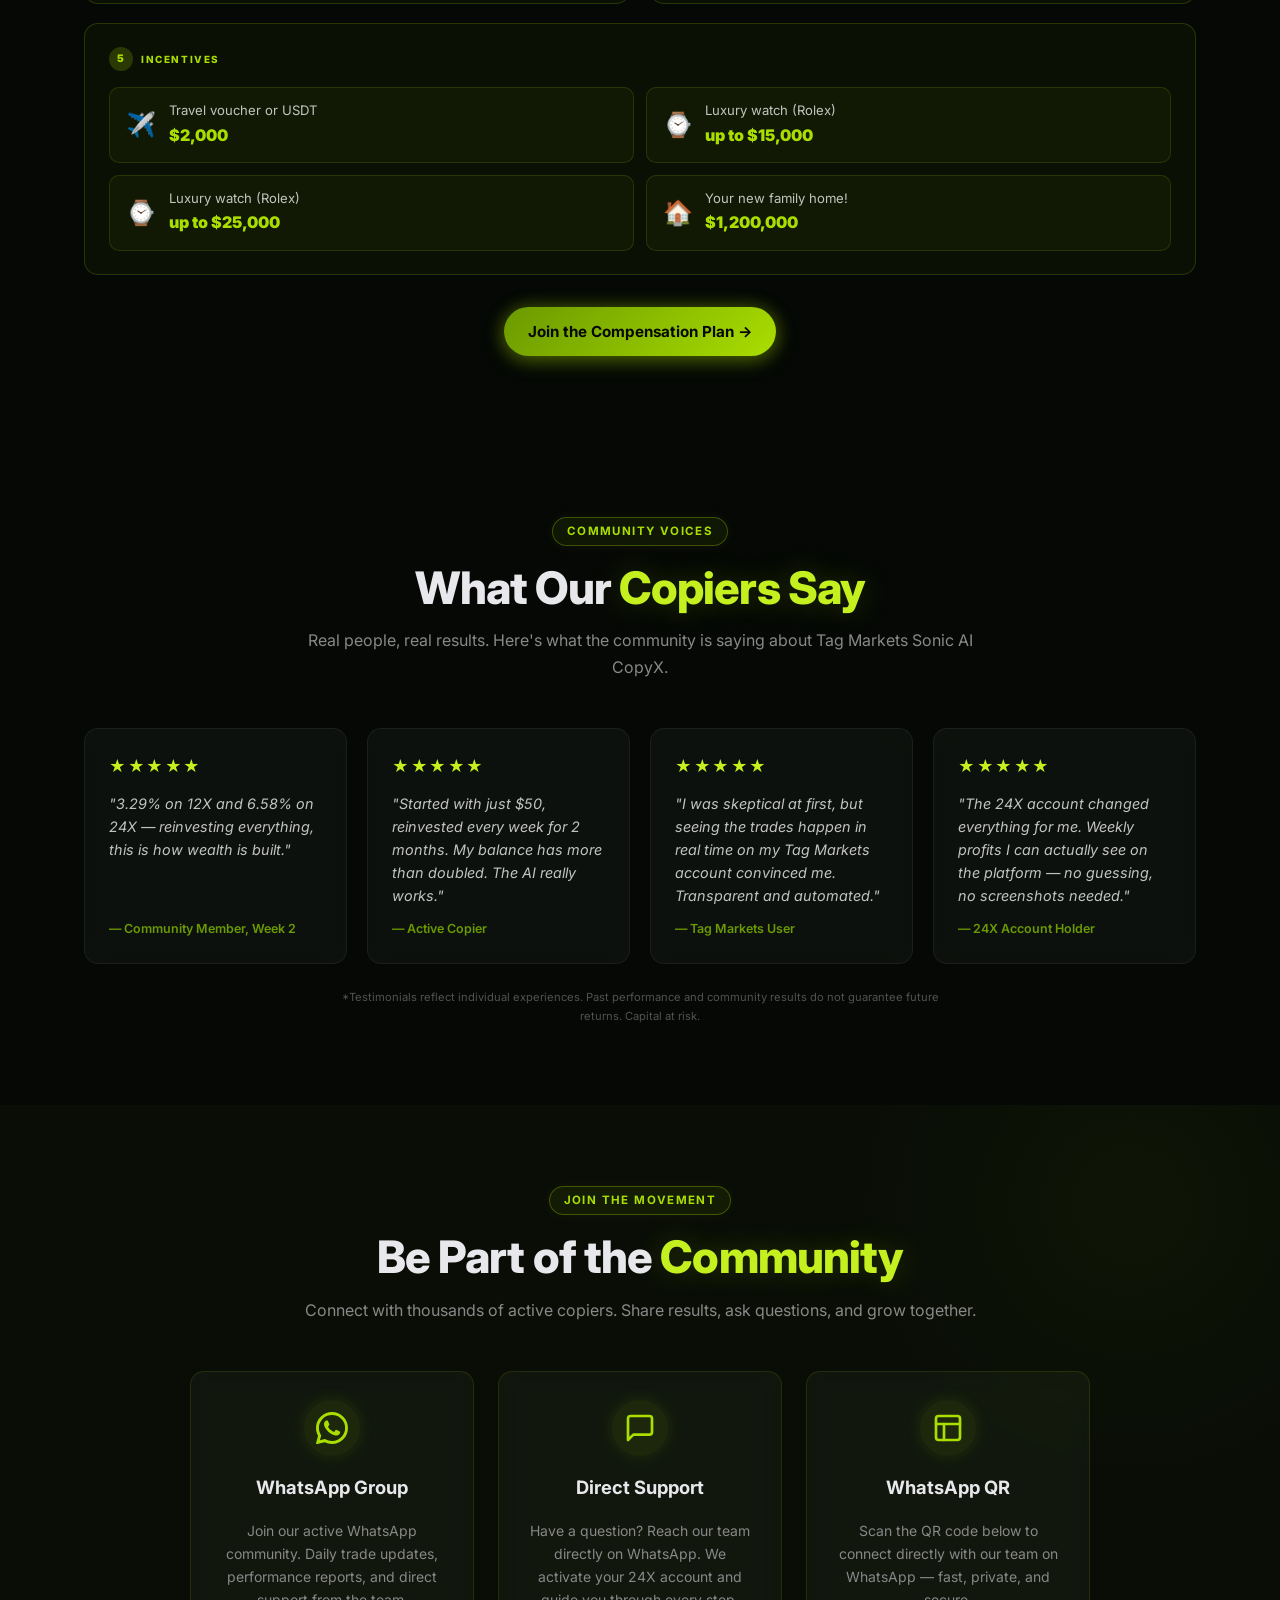
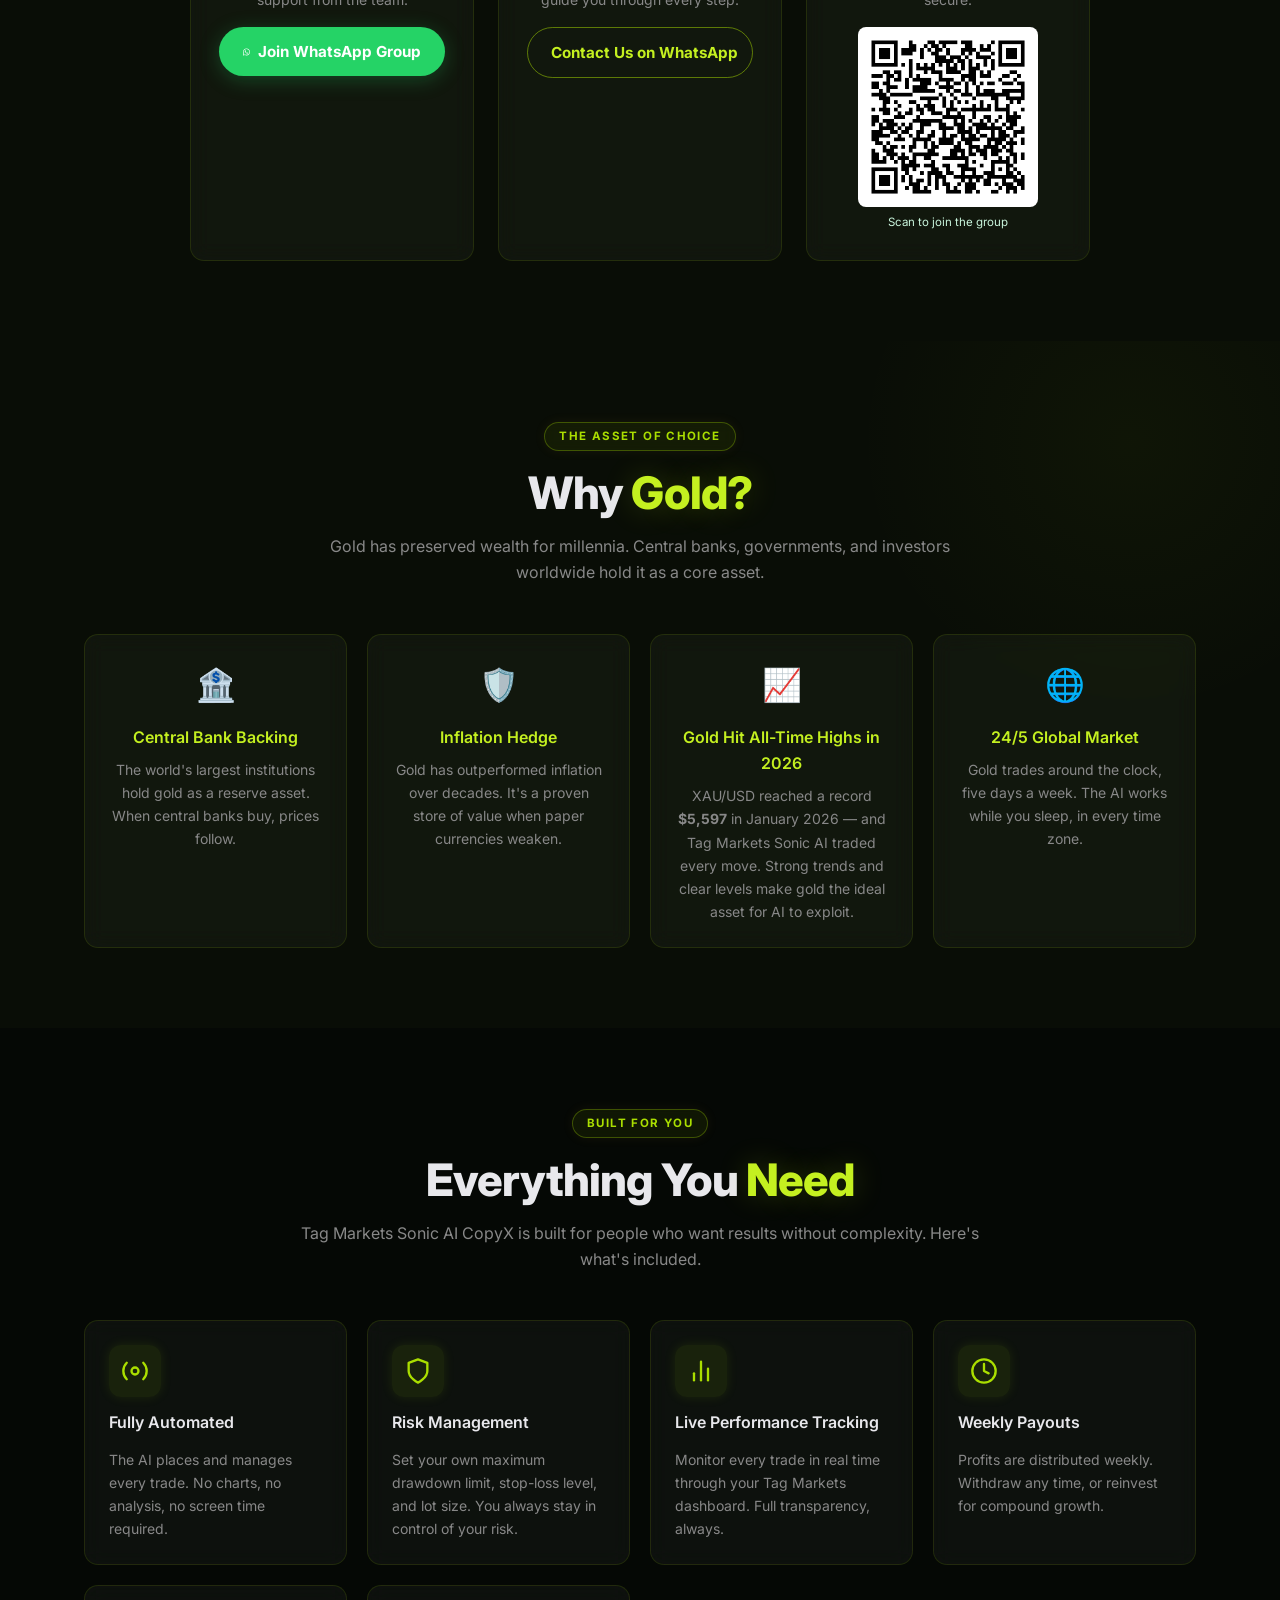
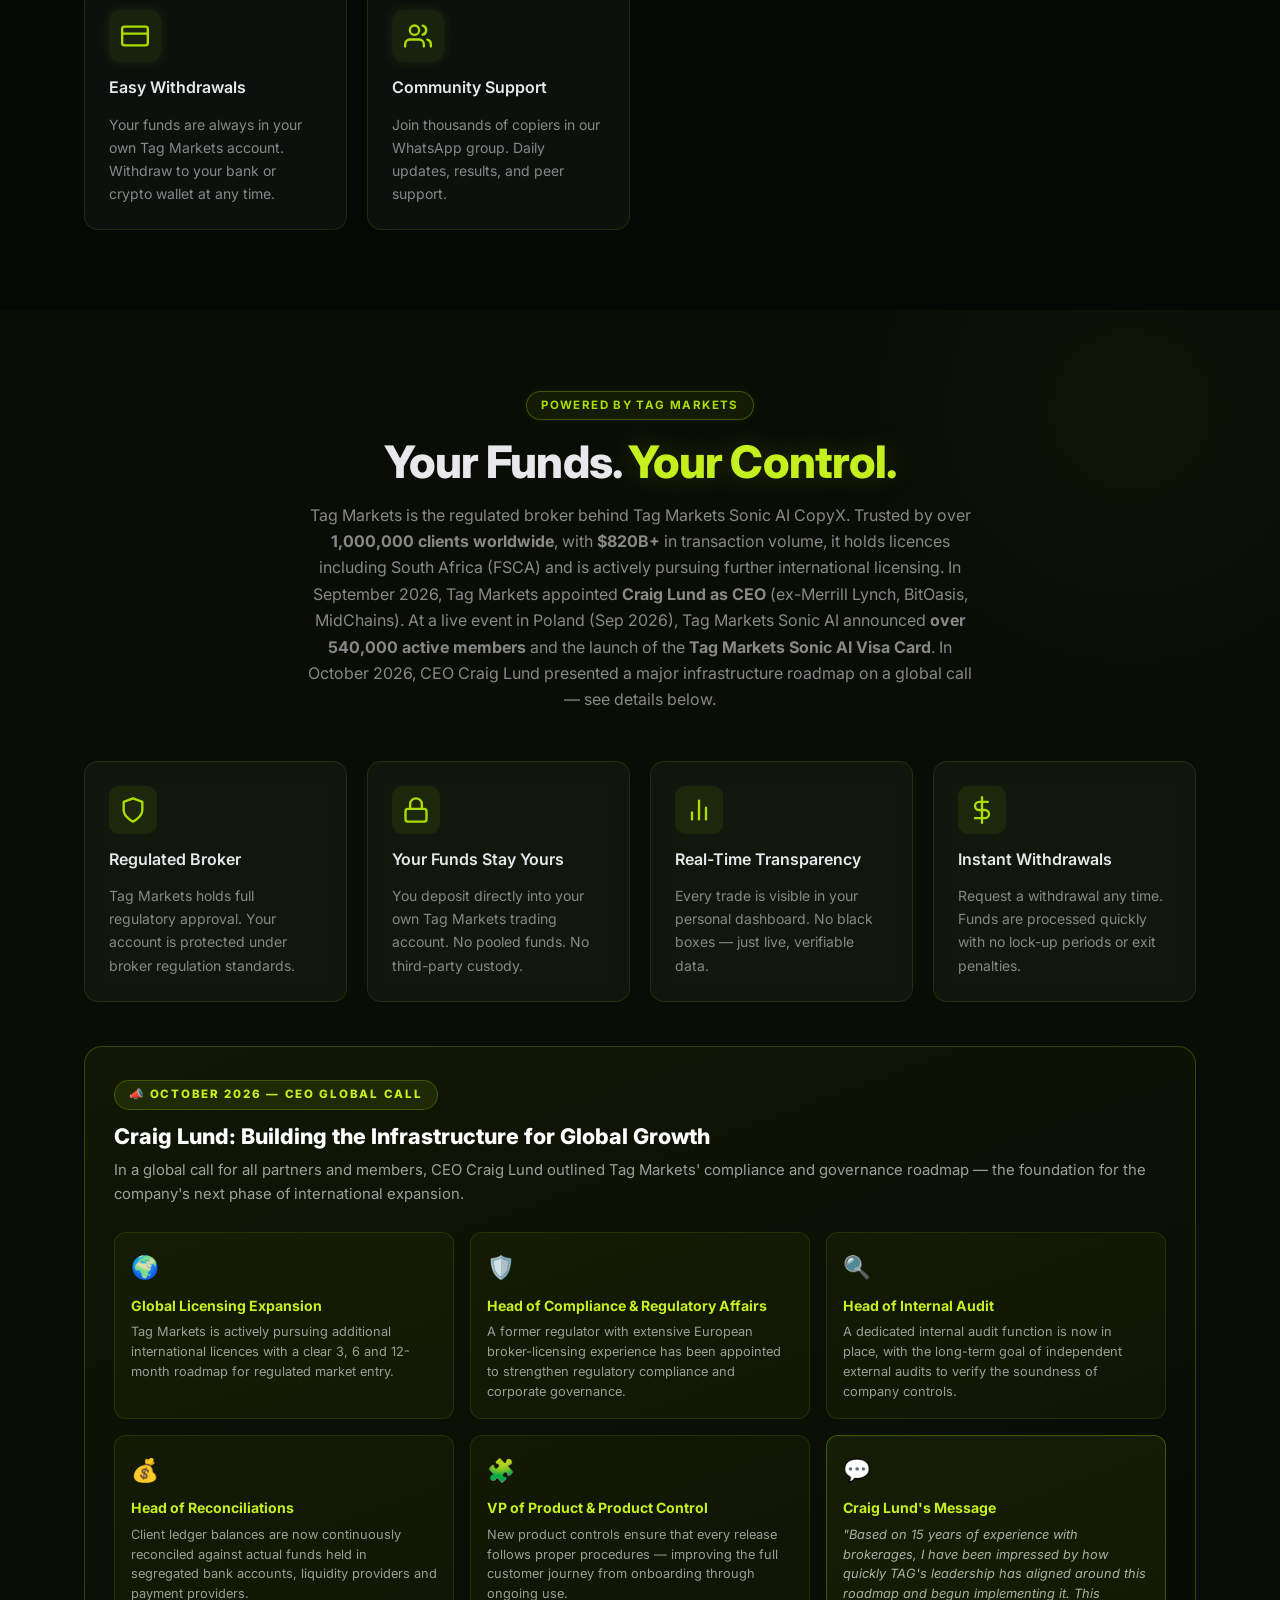
==== commit 54486315: "Update registration link Oct 21 Co-Authored-By: Claude Sonnet 4.6 <noreply@anthropic.com> Claude-Ses" ====
--- a/index.html
+++ b/index.html
@@ -330,7 +330,7 @@
 </ul>
 <div class="nav__actions">
 <button class="lang-toggle" id="langToggle" aria-label="Toggle language">HR</button>
-<a href="https://copyxapp.com/auth/register?e=lvkXs93VECFyH9fn1GXgMU9rNXvUJDHeTzYgNiCkl14&a=1" class="btn btn--gold btn--sm nav__cta js-register-link">Start Free</a>
+<a href="https://copyxapp.com/auth/register?e=TLnI5AeSEEi2vPIKMkEhjLrxSKumLQGM__TgImy_EuE&a=1" class="btn btn--gold btn--sm nav__cta js-register-link">Start Free</a>
 </div>
 <button class="burger" id="burger" aria-label="Toggle navigation" aria-expanded="false">
 <span></span><span></span><span></span>
@@ -358,7 +358,7 @@
 Your journey to financial freedom starts here. <strong>Tag Markets Sonic AI CopyX</strong> mirrors expert gold traders on <strong>Tag Markets</strong> in real time — fully automated, zero commission, 100% of profits yours.
 </p>
 <div class="hero__cta">
-<a href="https://copyxapp.com/auth/register?e=lvkXs93VECFyH9fn1GXgMU9rNXvUJDHeTzYgNiCkl14&a=1" class="btn btn--gold btn--lg js-register-link">
+<a href="https://copyxapp.com/auth/register?e=TLnI5AeSEEi2vPIKMkEhjLrxSKumLQGM__TgImy_EuE&a=1" class="btn btn--gold btn--lg js-register-link">
 Start for Free
 <svg xmlns="http://www.w3.org/2000/svg" width="20" height="20" viewBox="0 0 24 24" fill="none" stroke="currentColor" stroke-width="2.5" stroke-linecap="round" stroke-linejoin="round"><path d="M5 12h14M12 5l7 7-7 7"/></svg>
 </a>
@@ -495,7 +495,7 @@
     <span>∞ <strong>No cap</strong> — more tickets = more chances to win. Only new frontlines registered in <strong>October</strong> count.</span>
   </div>
   <div class="promo-cta-wrap">
-    <a href="https://copyxapp.com/auth/register?e=lvkXs93VECFyH9fn1GXgMU9rNXvUJDHeTzYgNiCkl14&a=1" target="_blank" rel="noopener noreferrer" class="btn--promo js-register-link">
+    <a href="https://copyxapp.com/auth/register?e=TLnI5AeSEEi2vPIKMkEhjLrxSKumLQGM__TgImy_EuE&a=1" target="_blank" rel="noopener noreferrer" class="btn--promo js-register-link">
       🏆 Join Now &amp; Enter the Raffle
     </a>
     <div class="promo-min">Min. $250 per new frontline · October 2026 only</div>
@@ -571,7 +571,7 @@
 </div>
 </div>
 <div class="steps__cta">
-<a href="https://copyxapp.com/auth/register?e=lvkXs93VECFyH9fn1GXgMU9rNXvUJDHeTzYgNiCkl14&a=1" class="btn btn--gold js-register-link">Open Your Account Now</a>
+<a href="https://copyxapp.com/auth/register?e=TLnI5AeSEEi2vPIKMkEhjLrxSKumLQGM__TgImy_EuE&a=1" class="btn btn--gold js-register-link">Open Your Account Now</a>
 </div>
 </div>
 </section>
@@ -623,7 +623,7 @@
 Reinvest profits to compound growth
 </li>
 </ul>
-<a href="https://copyxapp.com/auth/register?e=lvkXs93VECFyH9fn1GXgMU9rNXvUJDHeTzYgNiCkl14&a=1" class="btn btn--outline btn--full js-register-link">Open 12X Account</a>
+<a href="https://copyxapp.com/auth/register?e=TLnI5AeSEEi2vPIKMkEhjLrxSKumLQGM__TgImy_EuE&a=1" class="btn btn--outline btn--full js-register-link">Open 12X Account</a>
 </div>
 <div class="account-card account-card--featured reveal">
 <div class="account-card__popular">Most Popular</div>
@@ -1297,7 +1297,7 @@
 
 </div>
 <div class="steps__cta">
-<a href="https://copyxapp.com/auth/register?e=lvkXs93VECFyH9fn1GXgMU9rNXvUJDHeTzYgNiCkl14&a=1" class="btn btn--gold js-register-link">Join the Compensation Plan →</a>
+<a href="https://copyxapp.com/auth/register?e=TLnI5AeSEEi2vPIKMkEhjLrxSKumLQGM__TgImy_EuE&a=1" class="btn btn--gold js-register-link">Join the Compensation Plan →</a>
 </div>
 </div>
 </section>
@@ -1547,7 +1547,7 @@
 </div>
 </div>
 <div class="platform-register">
-<a href="https://copyxapp.com/auth/register?e=lvkXs93VECFyH9fn1GXgMU9rNXvUJDHeTzYgNiCkl14&a=1" class="btn btn--gold btn--lg js-register-link">Open Your Tag Markets Account</a>
+<a href="https://copyxapp.com/auth/register?e=TLnI5AeSEEi2vPIKMkEhjLrxSKumLQGM__TgImy_EuE&a=1" class="btn btn--gold btn--lg js-register-link">Open Your Tag Markets Account</a>
 <p class="platform-register__note">Registration is free. Verification takes minutes. Start from $10.</p>
 </div>
 </div>
@@ -1687,14 +1687,14 @@
 <div class="qr-card reveal">
 <div class="qr-card__inner">
 <img
-src="[data-uri]"
+src="[data-uri]"
 alt="QR code — scan to register on AITECH"
 width="220" height="220"
 style="border-radius:8px; display:block;"
 />
 </div>
 <p class="qr-card__sub">Scan with your phone camera to register</p>
-<a href="https://copyxapp.com/auth/register?e=lvkXs93VECFyH9fn1GXgMU9rNXvUJDHeTzYgNiCkl14&a=1" class="btn btn--gold btn--full js-register-link">Register on AITECH Portal</a>
+<a href="https://copyxapp.com/auth/register?e=TLnI5AeSEEi2vPIKMkEhjLrxSKumLQGM__TgImy_EuE&a=1" class="btn btn--gold btn--full js-register-link">Register on AITECH Portal</a>
 <a href="https://wa.me/385992445683" target="_blank" rel="noopener noreferrer" class="btn btn--wa btn--full">
 <svg width="18" height="18" fill="currentColor" aria-hidden="true"><use href="#wa-icon"/></svg>
 Activate 24X — Contact Us
@@ -1752,7 +1752,7 @@
 <div class="sticky-cta" id="stickyCta">
 <div class="container sticky-cta__inner">
 <p class="sticky-cta__text">Start copying gold trades — <strong>from $10</strong></p>
-<a href="https://copyxapp.com/auth/register?e=lvkXs93VECFyH9fn1GXgMU9rNXvUJDHeTzYgNiCkl14&a=1" class="btn btn--gold btn--sm js-register-link">Start Free</a>
+<a href="https://copyxapp.com/auth/register?e=TLnI5AeSEEi2vPIKMkEhjLrxSKumLQGM__TgImy_EuE&a=1" class="btn btn--gold btn--sm js-register-link">Start Free</a>
 </div>
 </div>
 
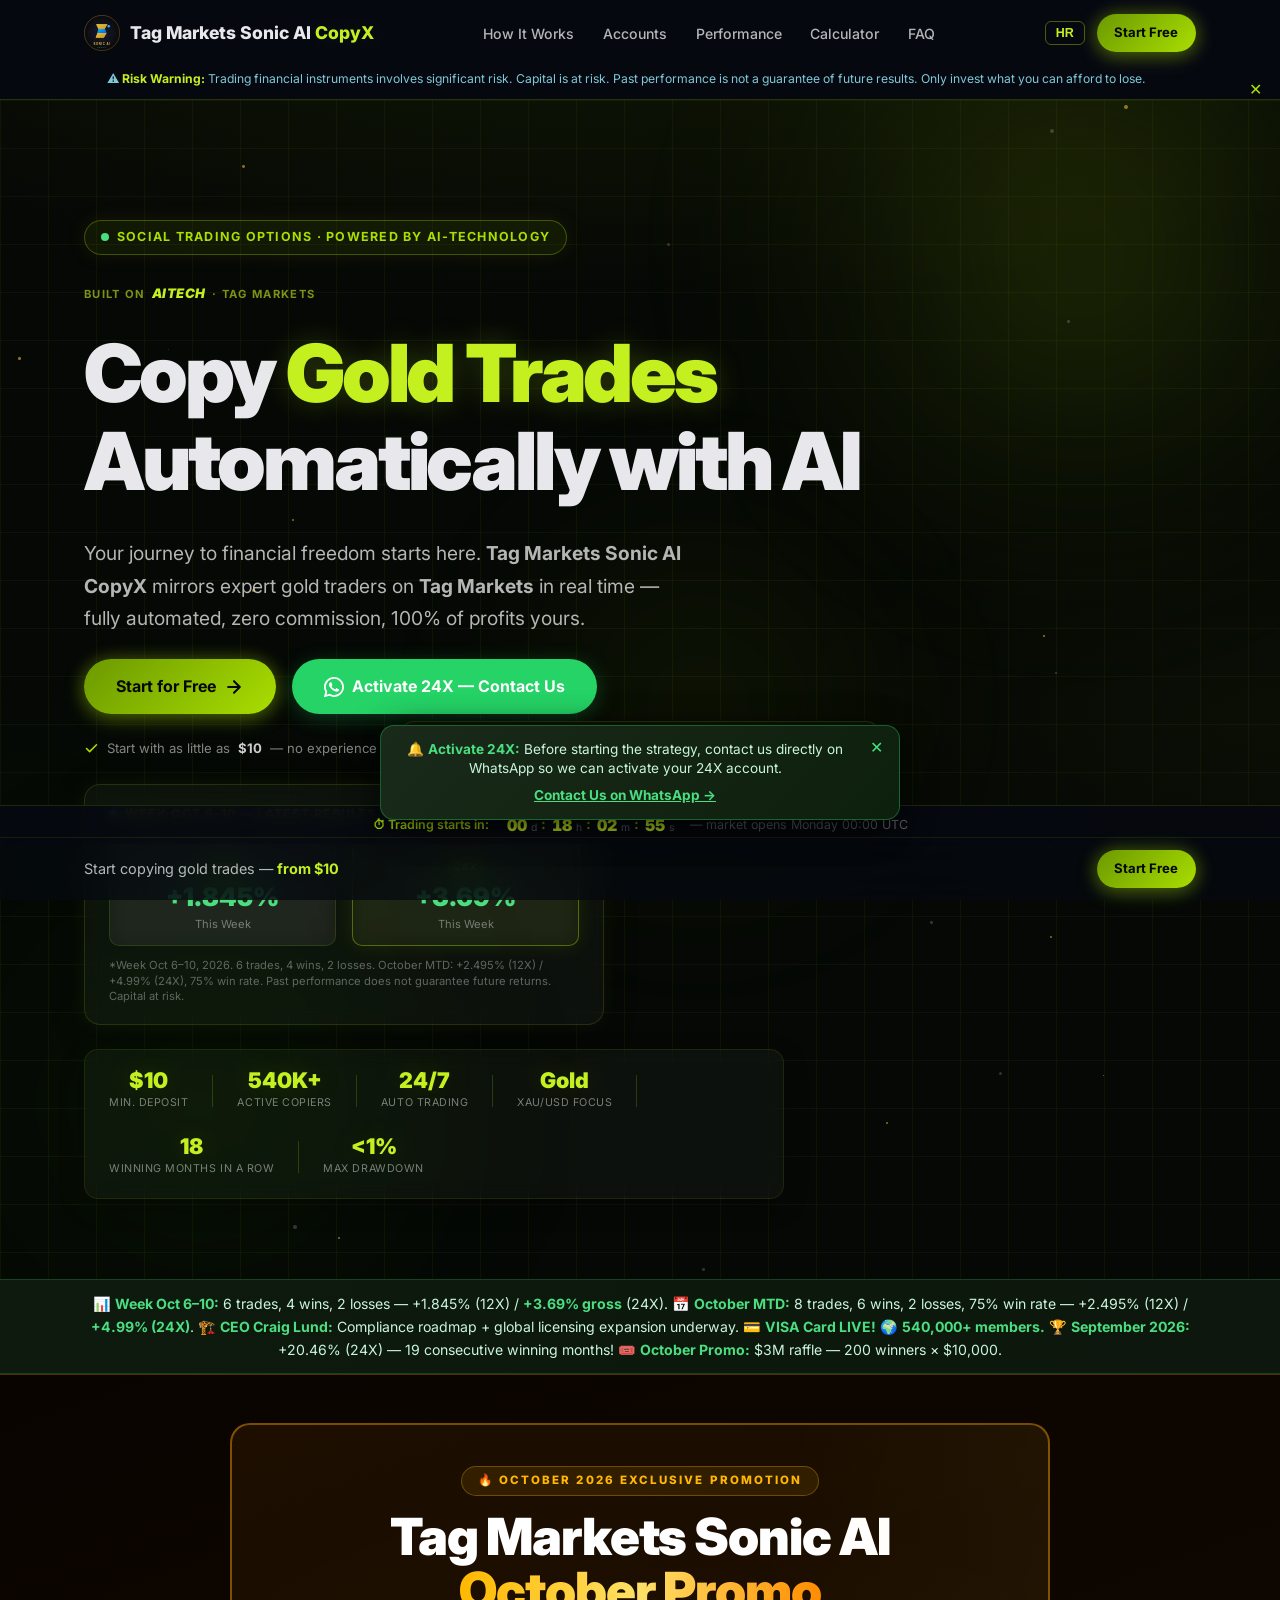
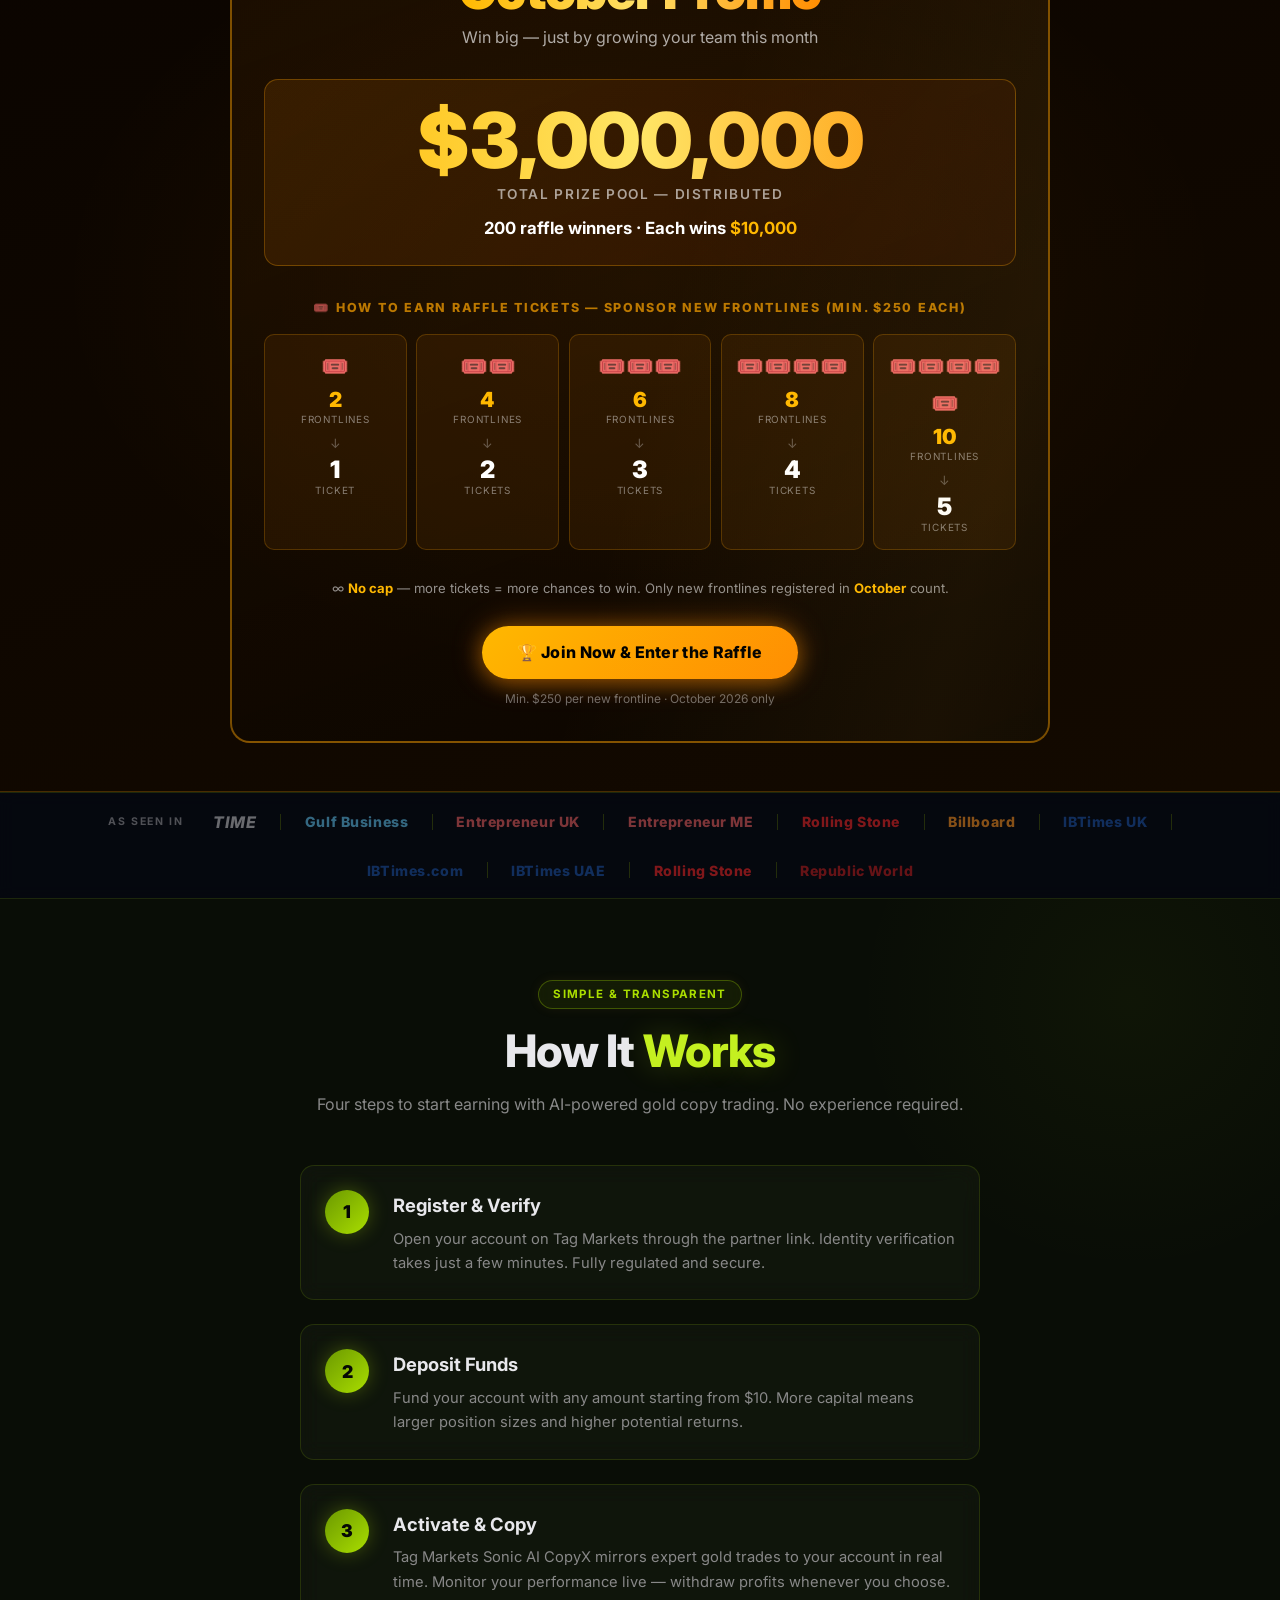
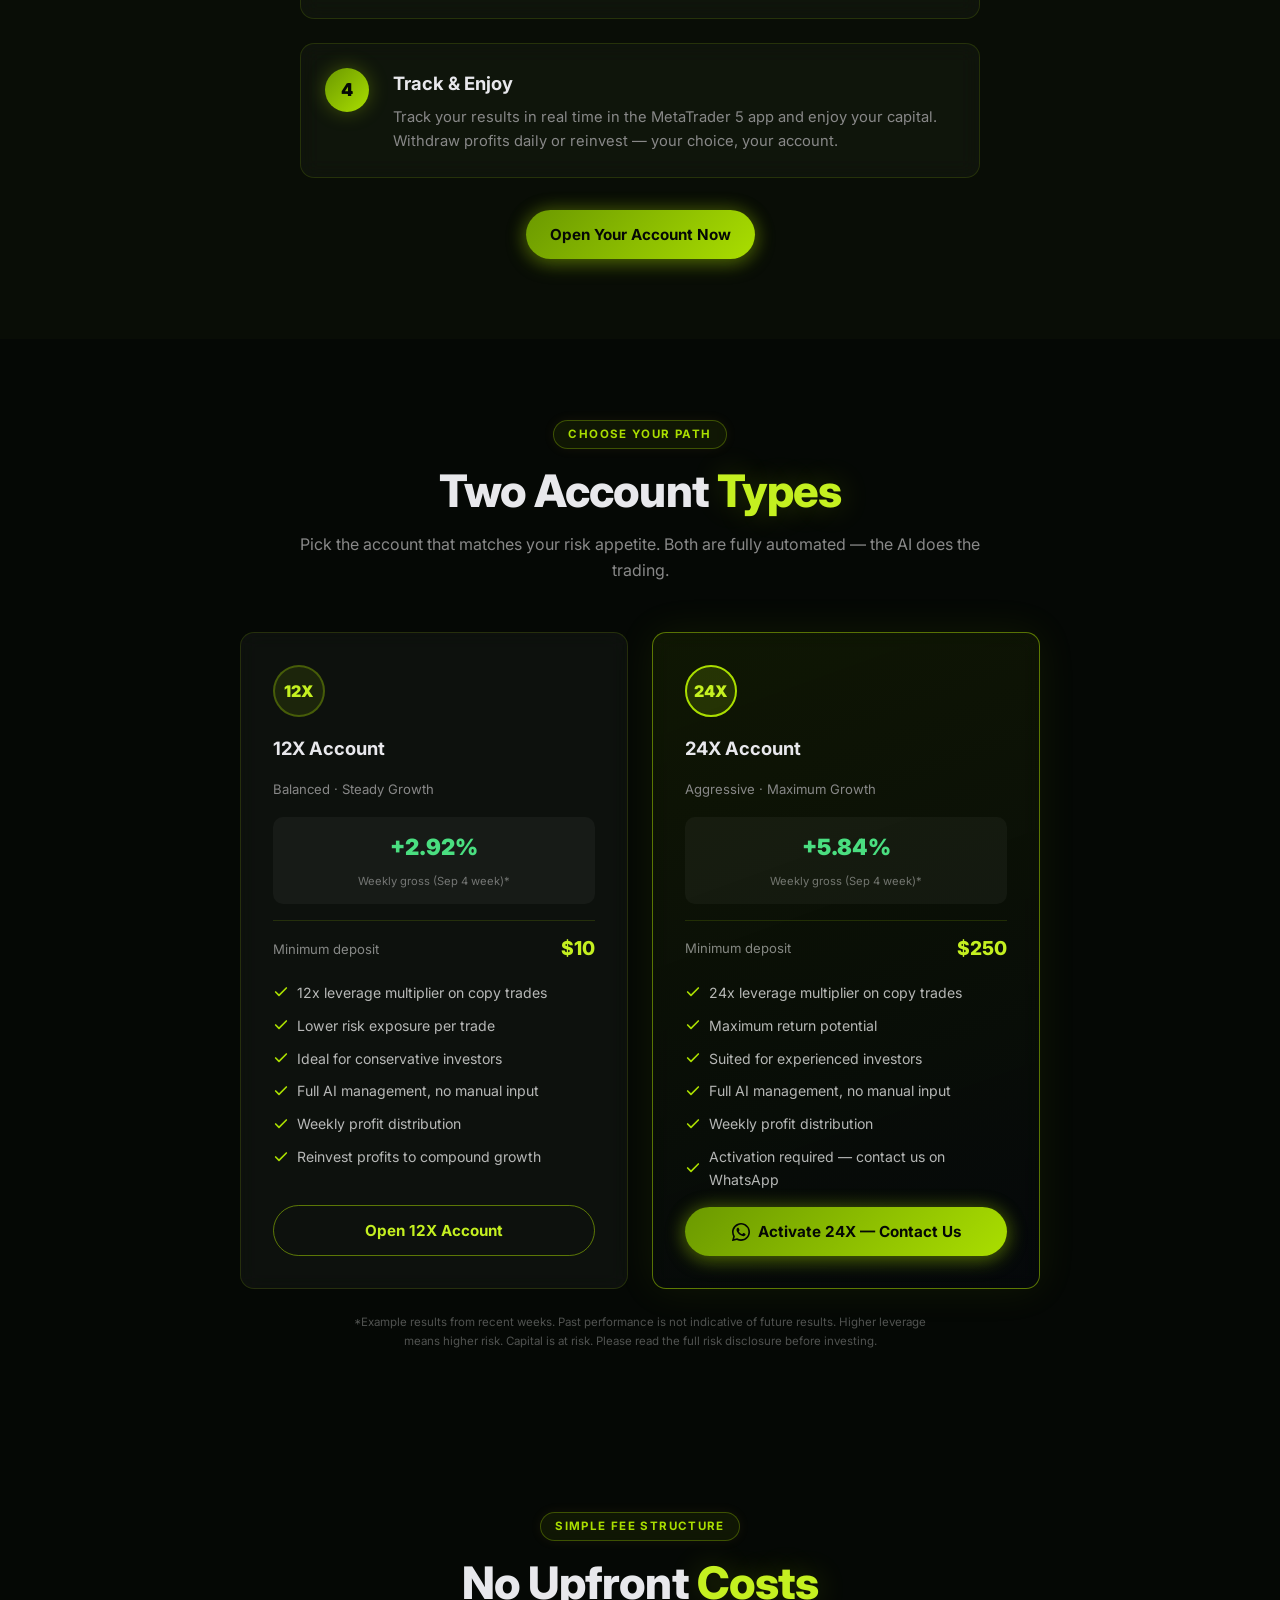
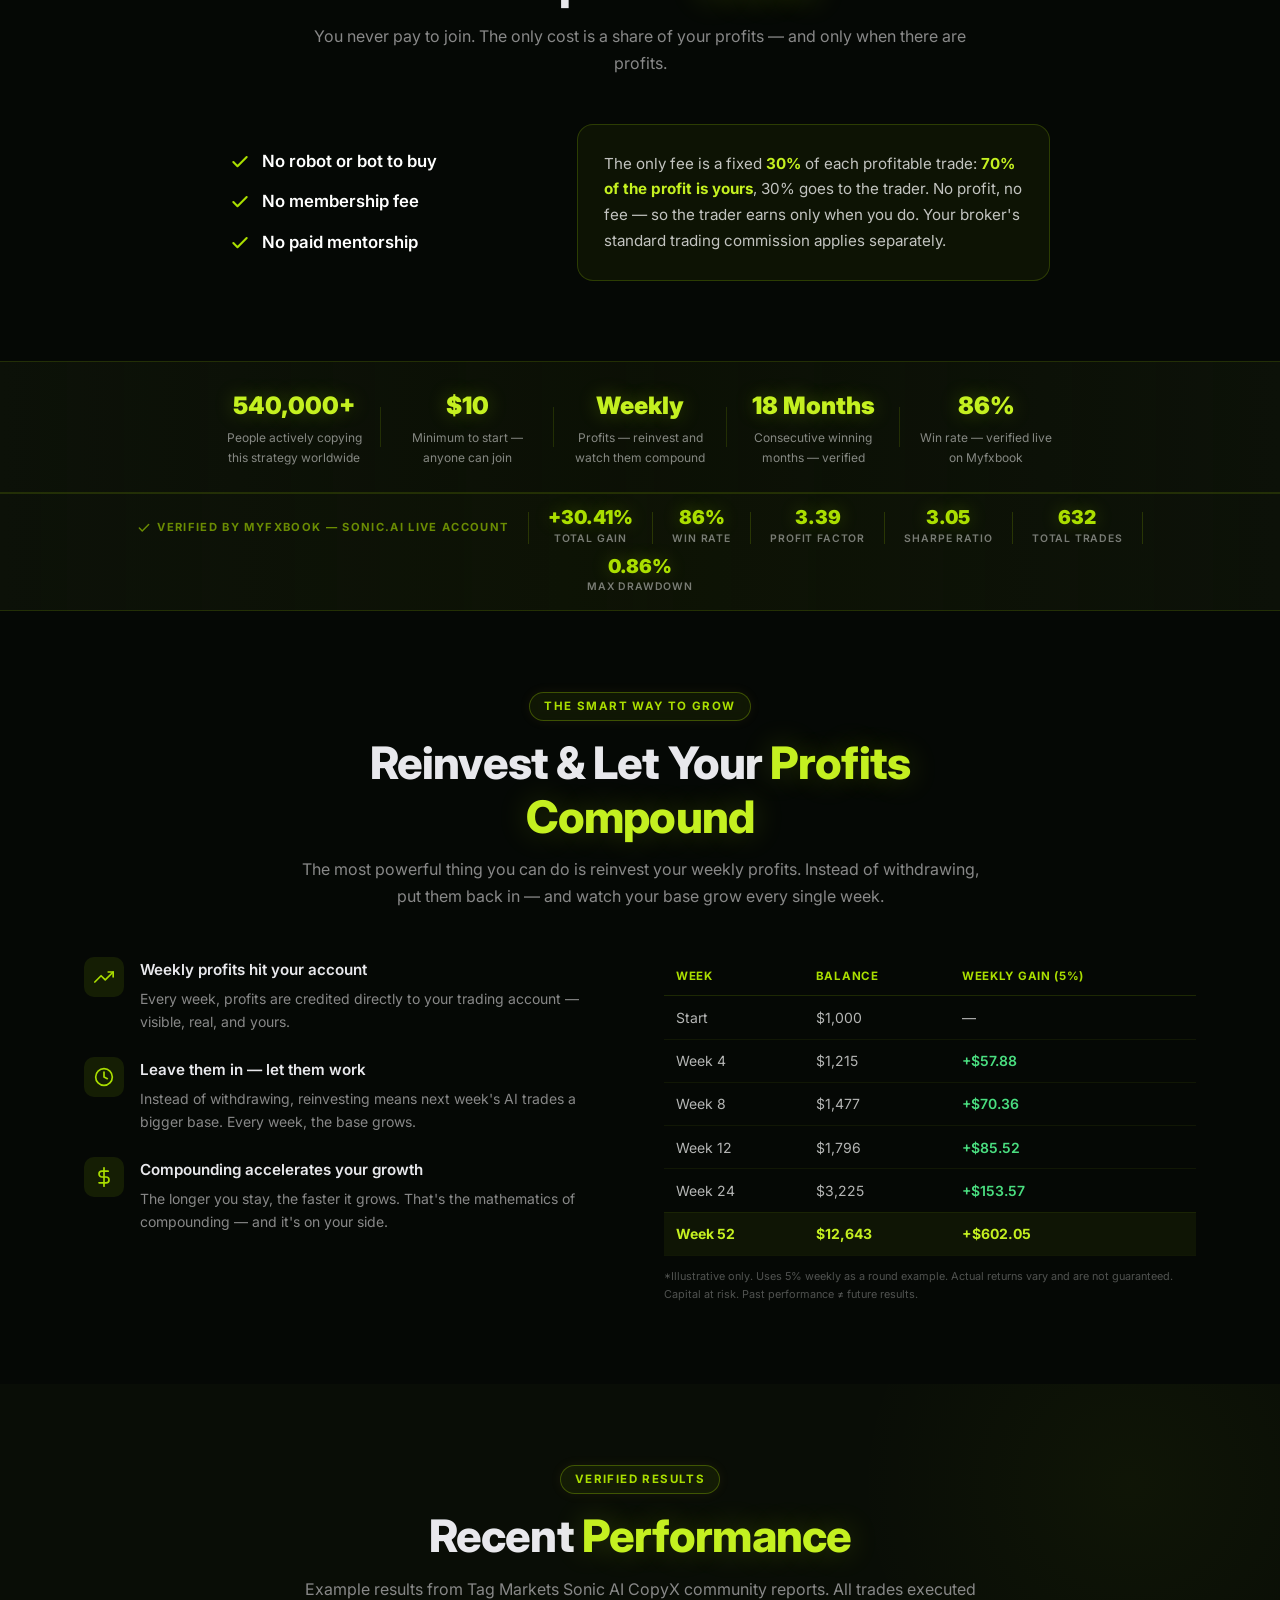
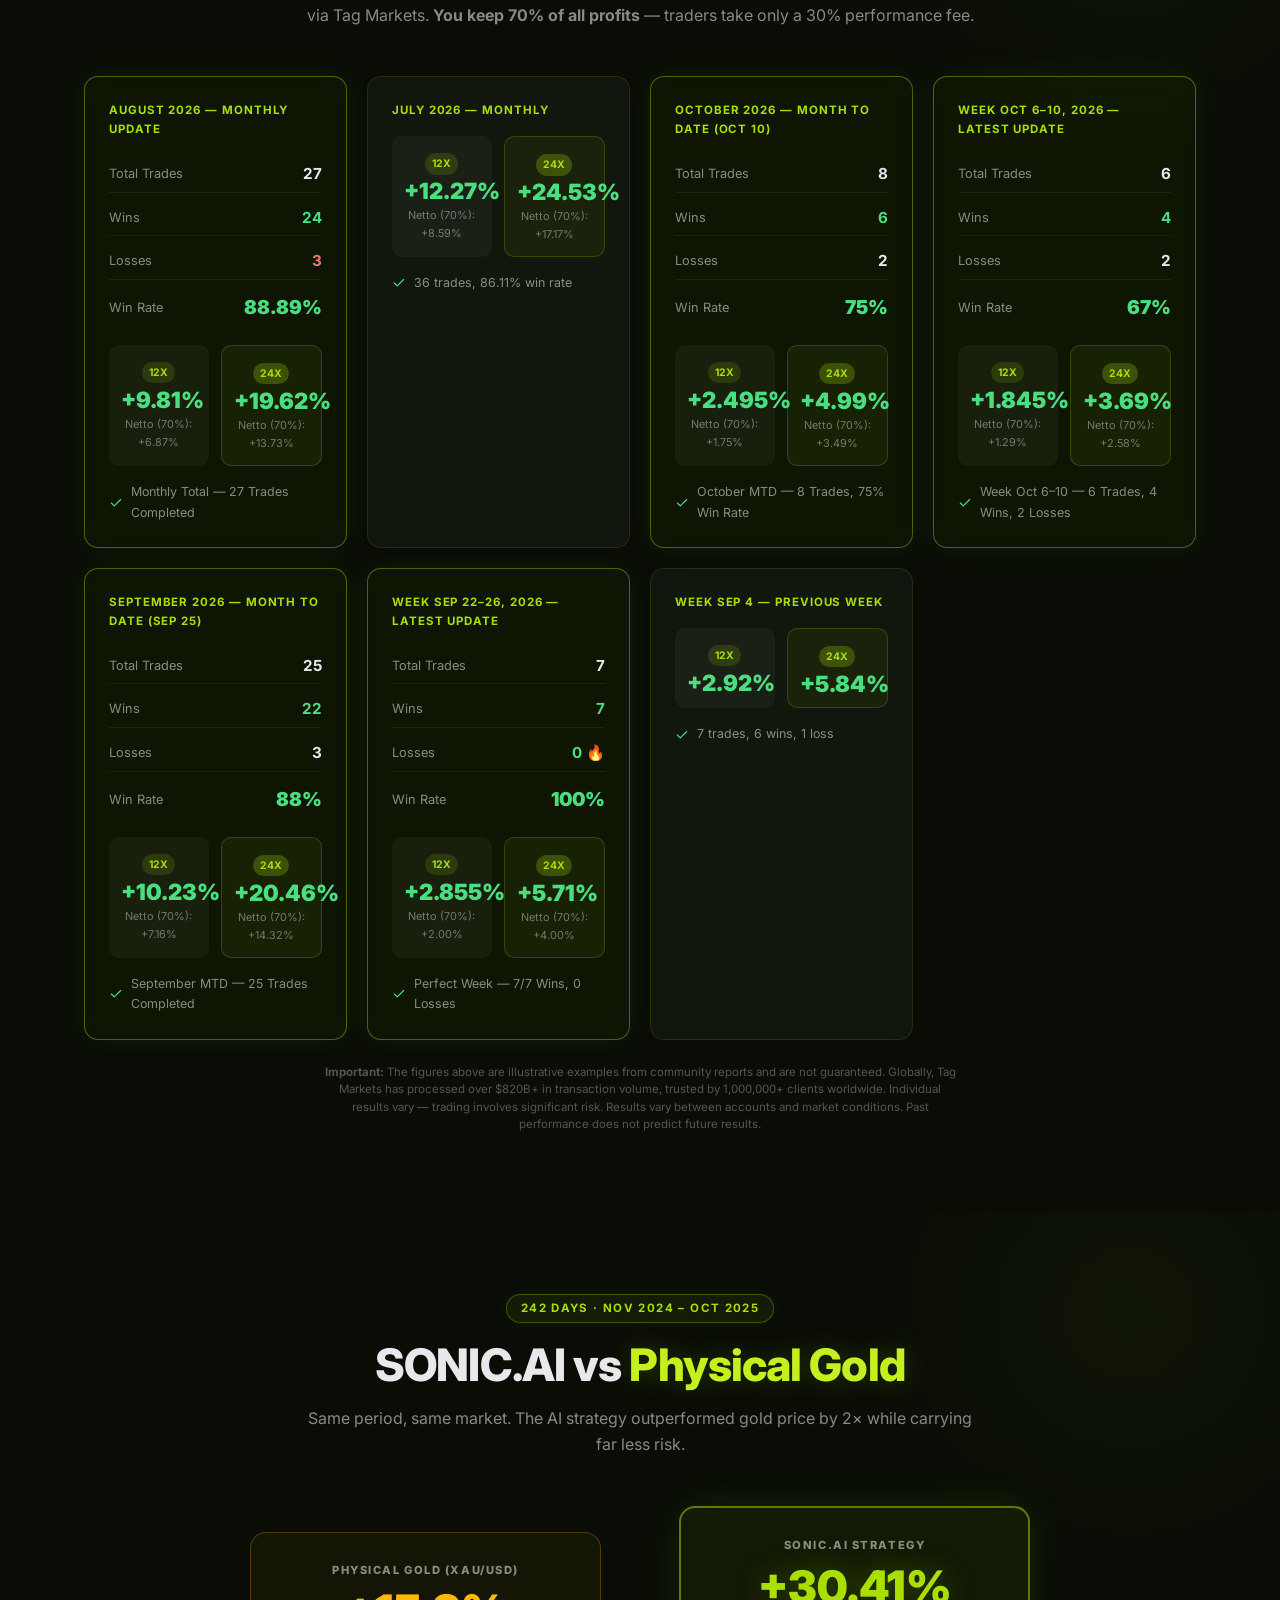
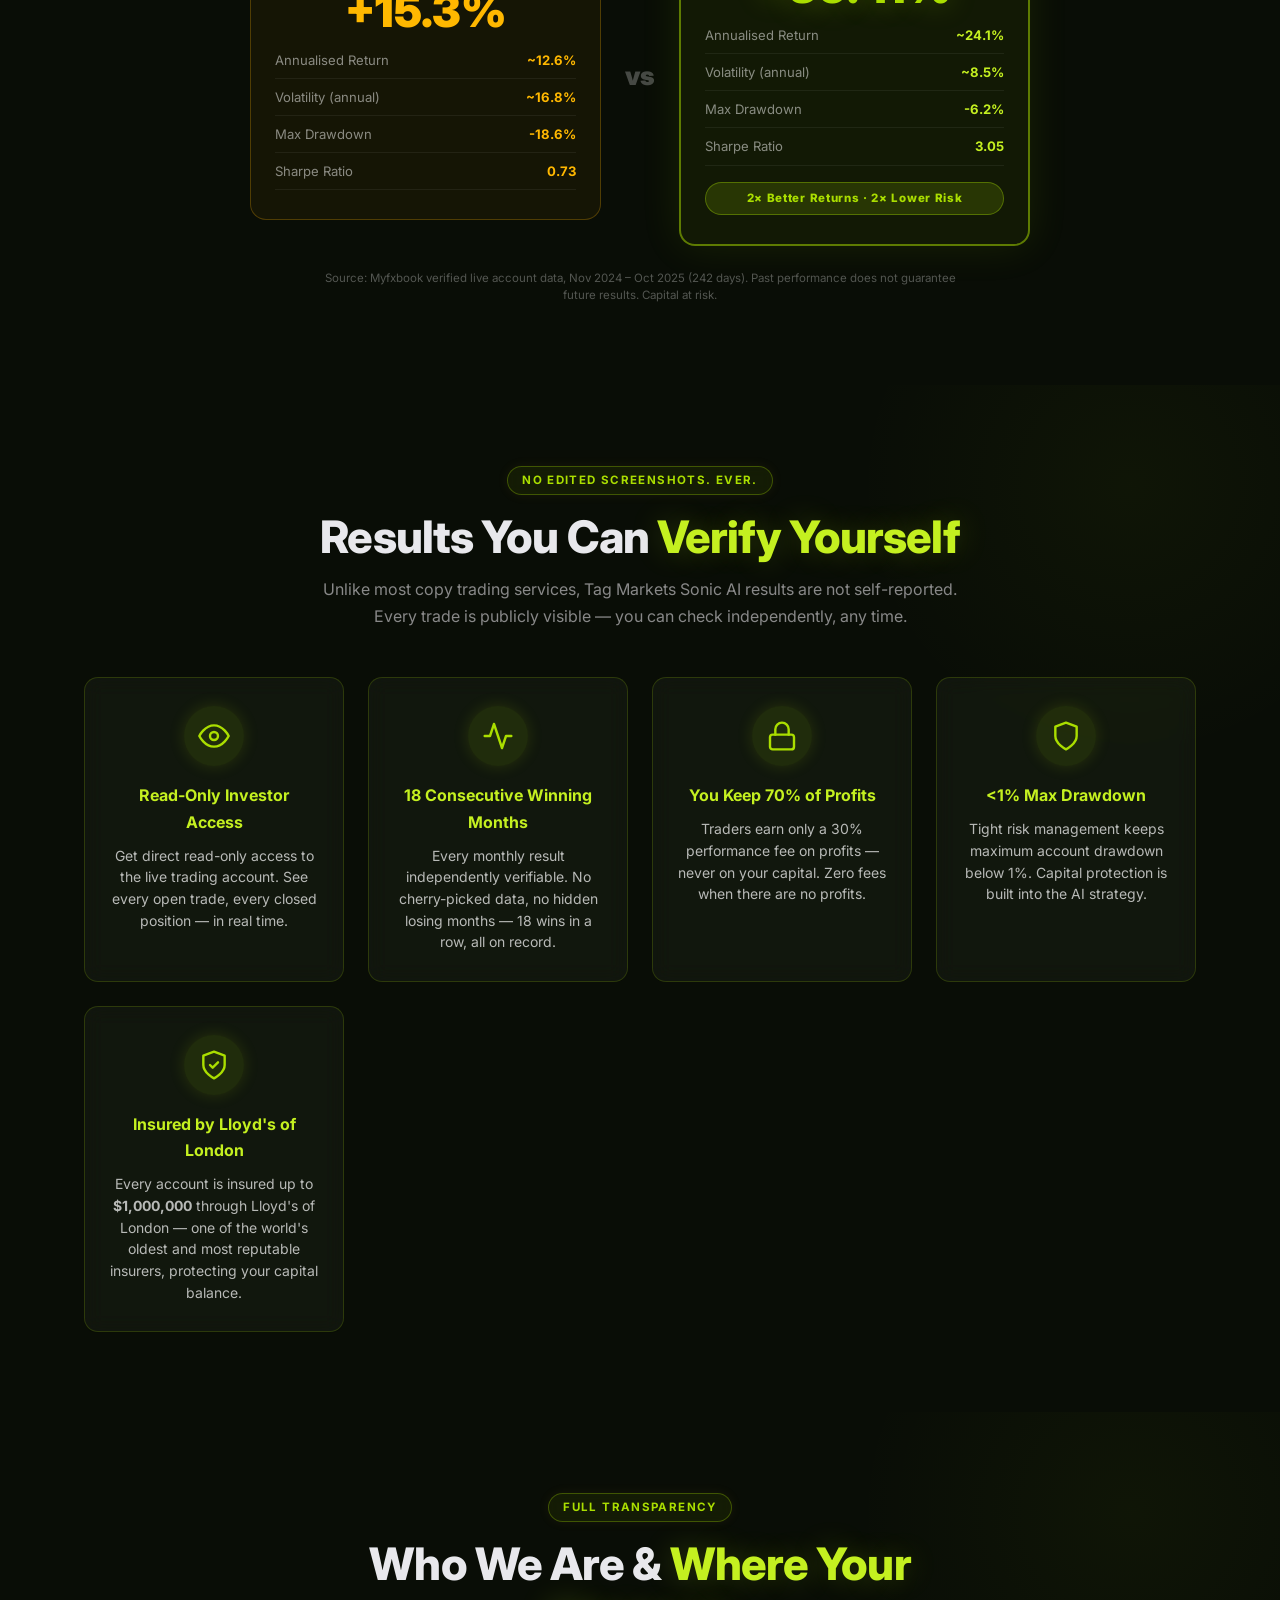
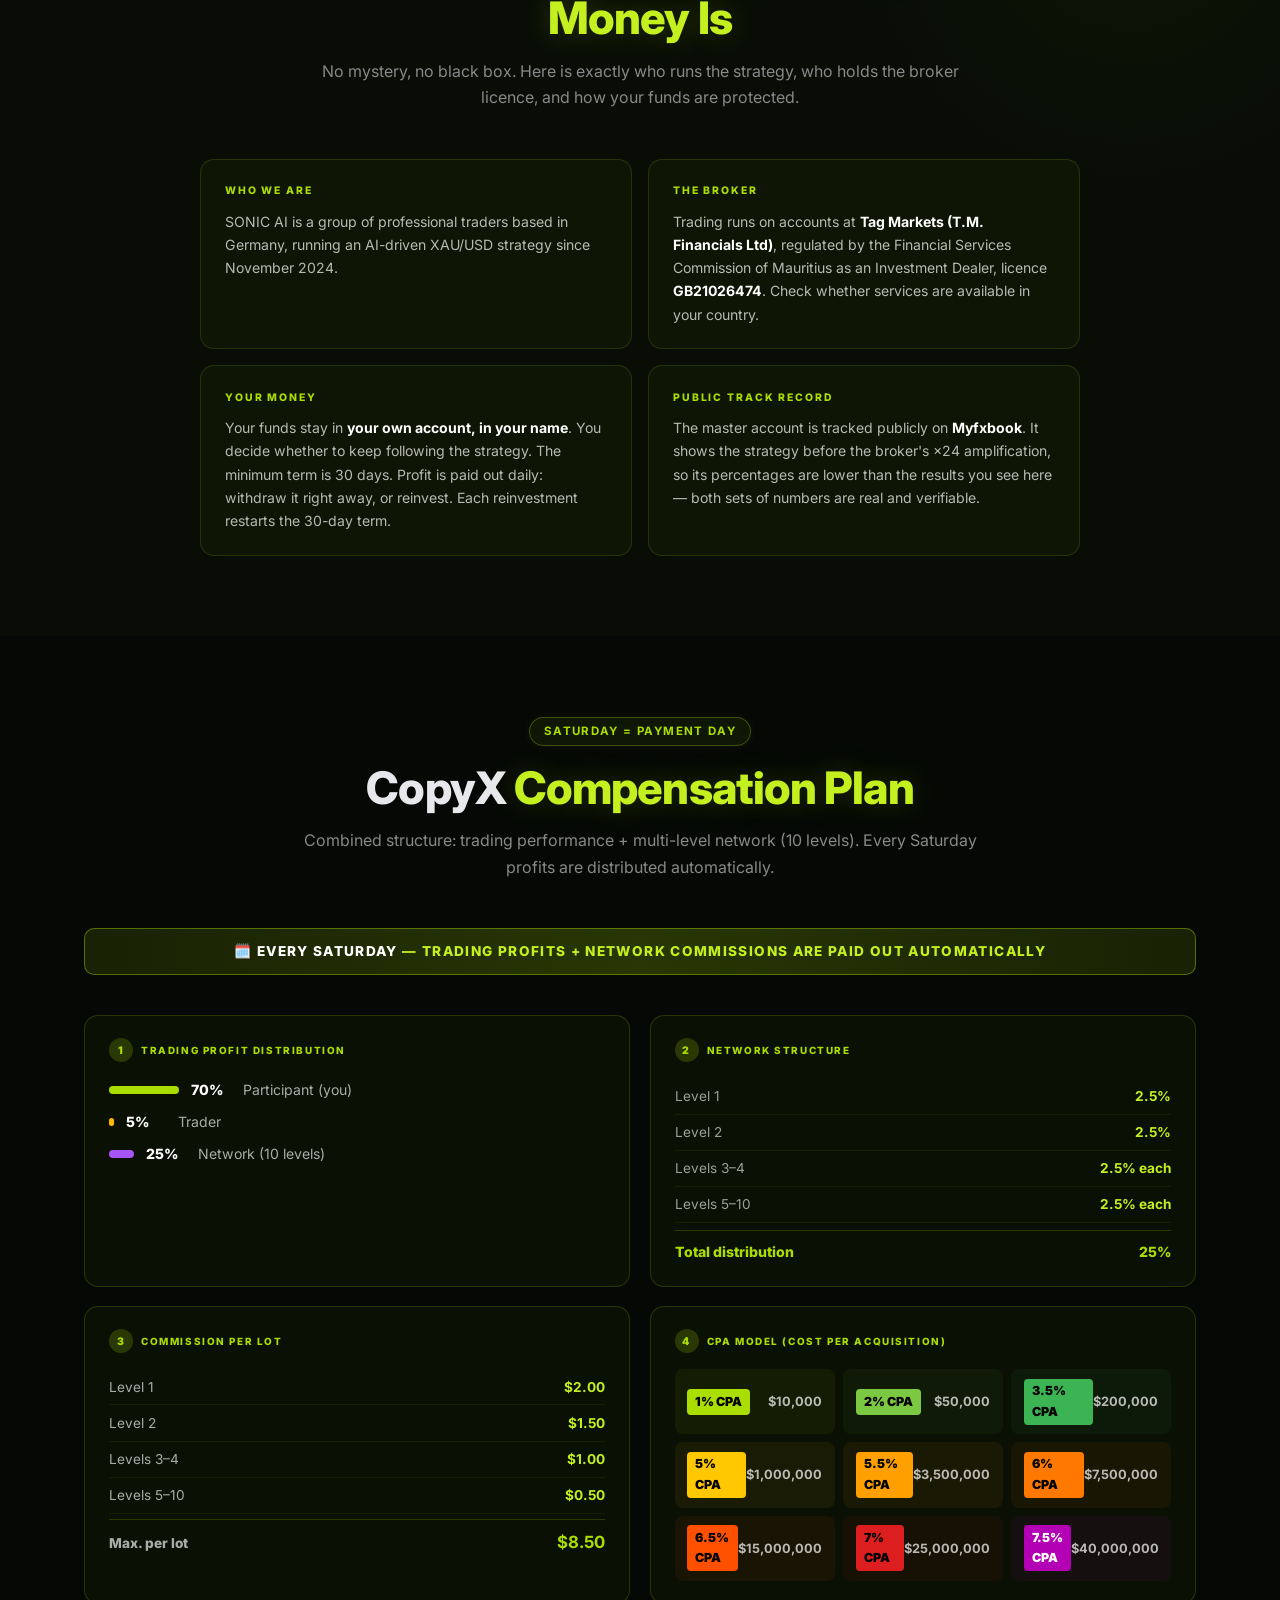
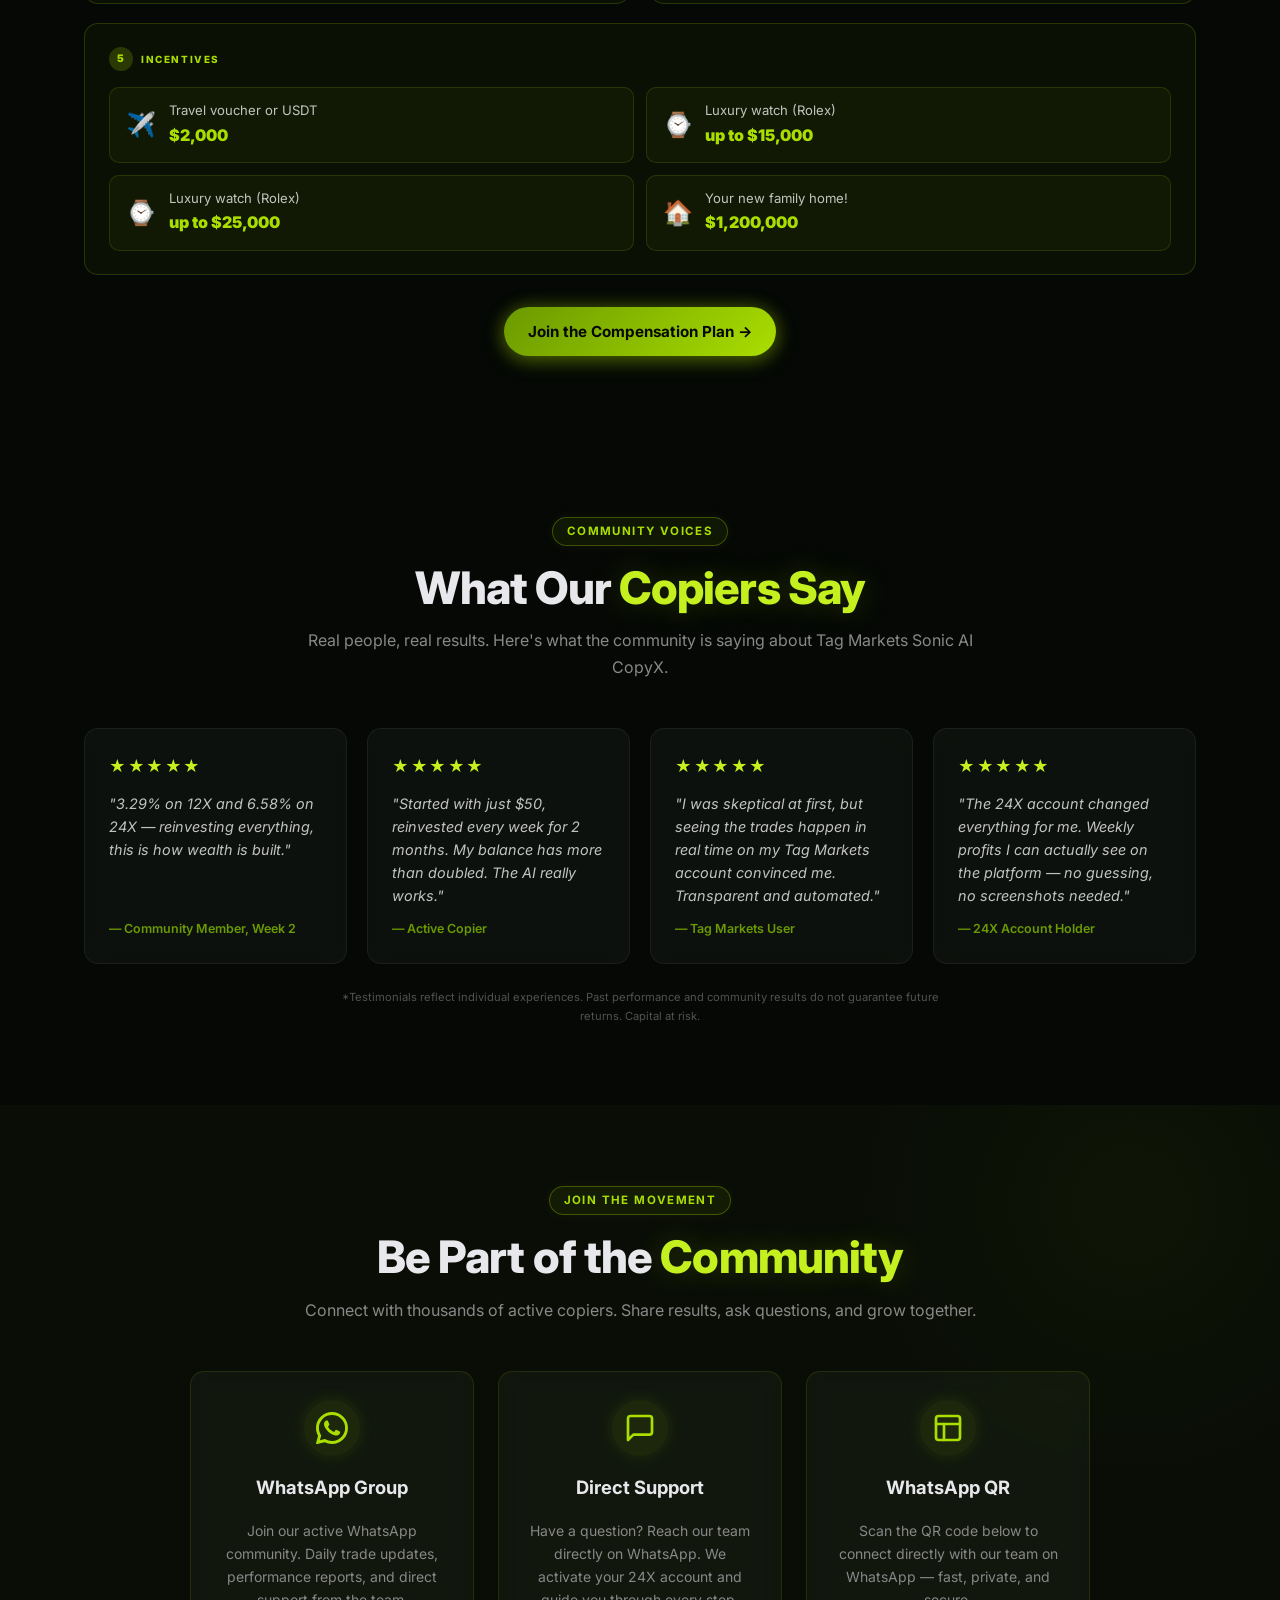
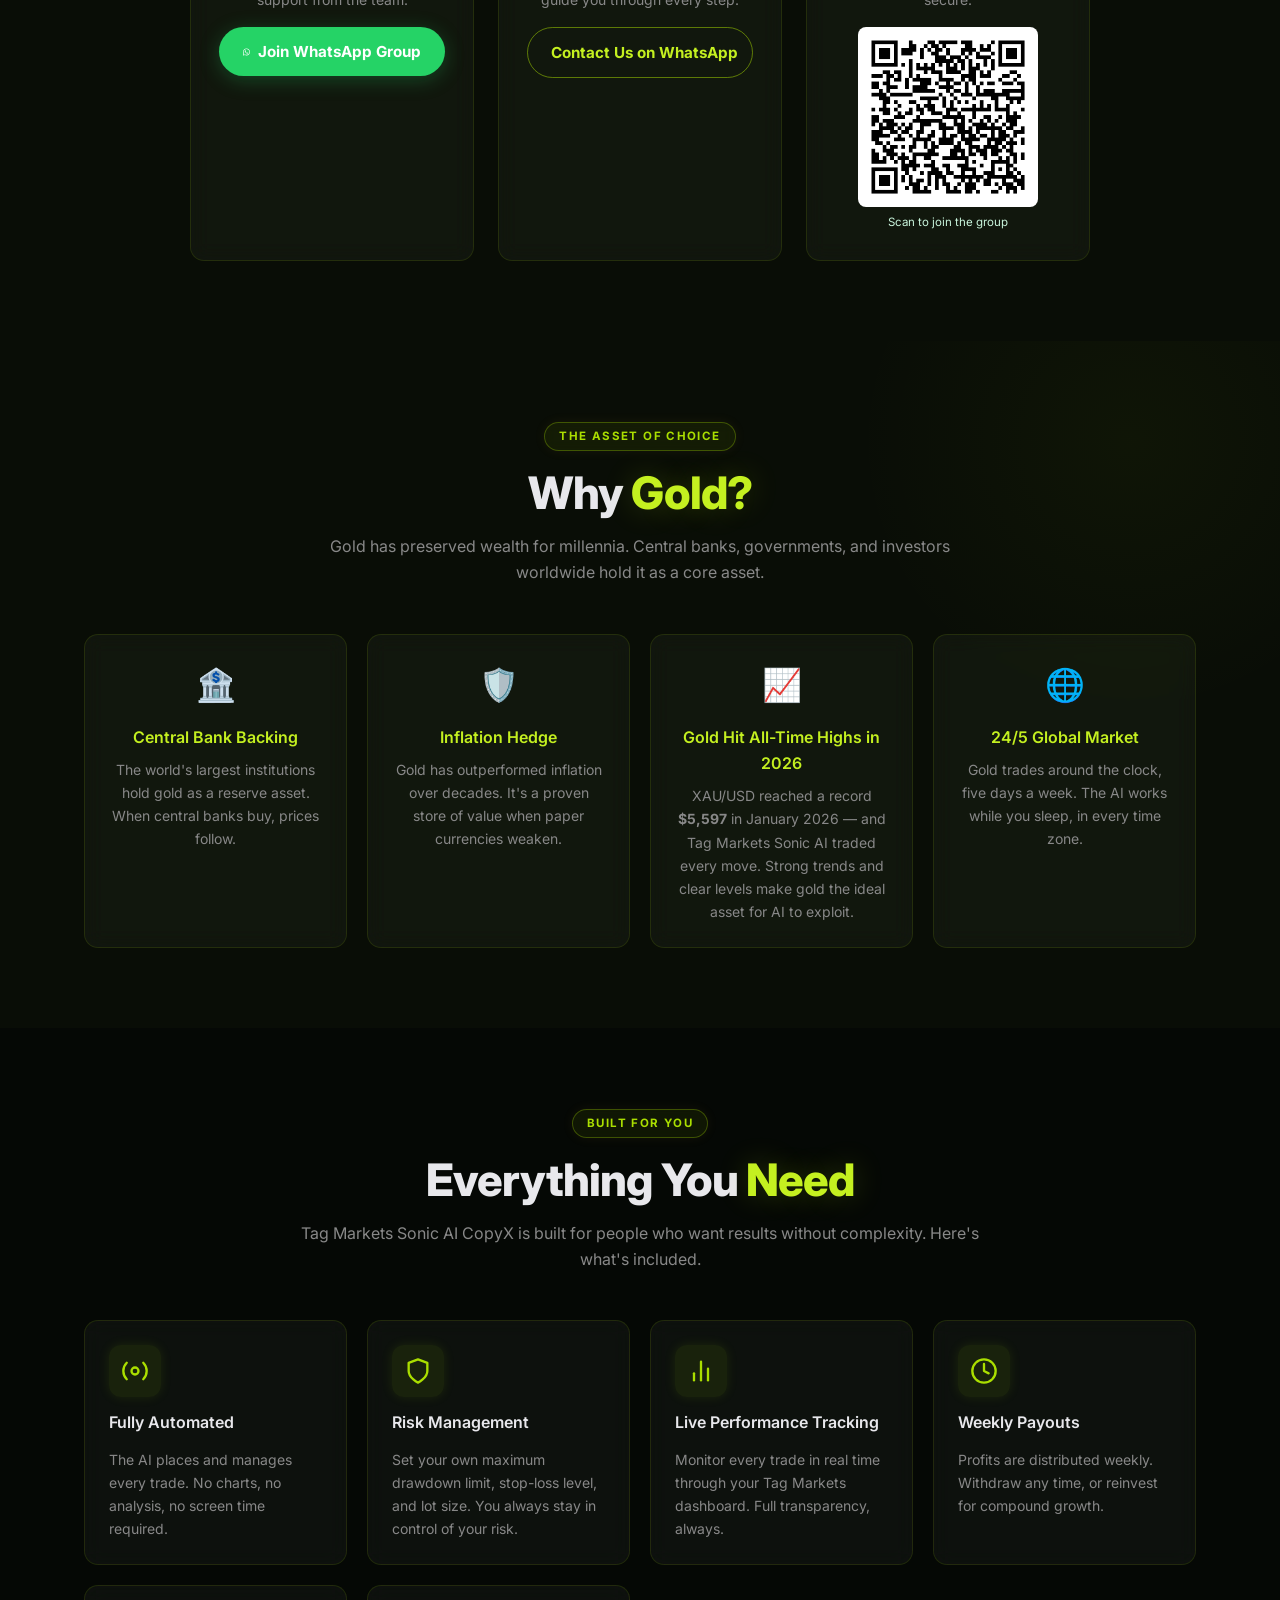
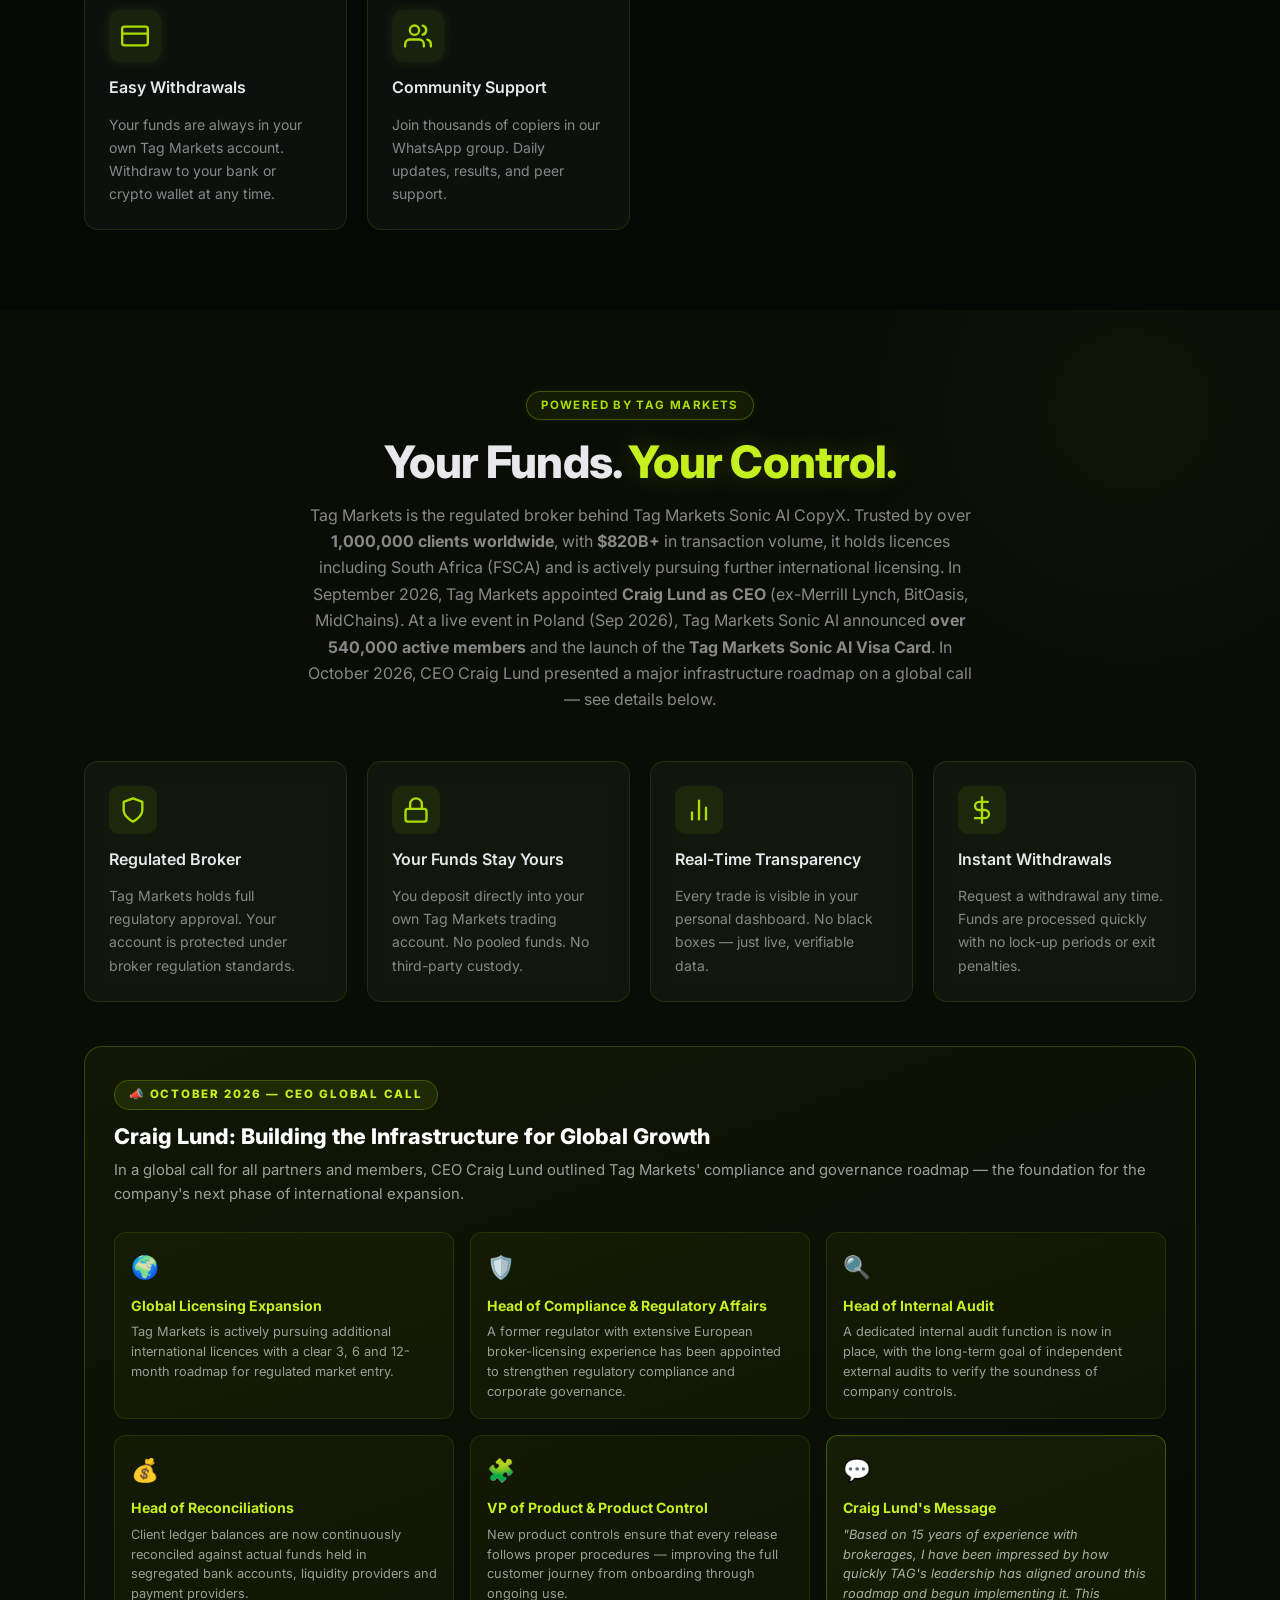
==== commit 5a80908d: "Update registration link Oct 24 Co-Authored-By: Claude Sonnet 4.6 <noreply@anthropic.com> Claude-Ses" ====
--- a/index.html
+++ b/index.html
@@ -330,7 +330,7 @@
 </ul>
 <div class="nav__actions">
 <button class="lang-toggle" id="langToggle" aria-label="Toggle language">HR</button>
-<a href="https://copyxapp.com/auth/register?e=TLnI5AeSEEi2vPIKMkEhjLrxSKumLQGM__TgImy_EuE&a=1" class="btn btn--gold btn--sm nav__cta js-register-link">Start Free</a>
+<a href="https://copyxapp.com/auth/register?e=5GeTnJbGvLwVSNuj6olD56VY0uNh0JSgNome-evW2S4&a=1" class="btn btn--gold btn--sm nav__cta js-register-link">Start Free</a>
 </div>
 <button class="burger" id="burger" aria-label="Toggle navigation" aria-expanded="false">
 <span></span><span></span><span></span>
@@ -358,7 +358,7 @@
 Your journey to financial freedom starts here. <strong>Tag Markets Sonic AI CopyX</strong> mirrors expert gold traders on <strong>Tag Markets</strong> in real time — fully automated, zero commission, 100% of profits yours.
 </p>
 <div class="hero__cta">
-<a href="https://copyxapp.com/auth/register?e=TLnI5AeSEEi2vPIKMkEhjLrxSKumLQGM__TgImy_EuE&a=1" class="btn btn--gold btn--lg js-register-link">
+<a href="https://copyxapp.com/auth/register?e=5GeTnJbGvLwVSNuj6olD56VY0uNh0JSgNome-evW2S4&a=1" class="btn btn--gold btn--lg js-register-link">
 Start for Free
 <svg xmlns="http://www.w3.org/2000/svg" width="20" height="20" viewBox="0 0 24 24" fill="none" stroke="currentColor" stroke-width="2.5" stroke-linecap="round" stroke-linejoin="round"><path d="M5 12h14M12 5l7 7-7 7"/></svg>
 </a>
@@ -495,7 +495,7 @@
     <span>∞ <strong>No cap</strong> — more tickets = more chances to win. Only new frontlines registered in <strong>October</strong> count.</span>
   </div>
   <div class="promo-cta-wrap">
-    <a href="https://copyxapp.com/auth/register?e=TLnI5AeSEEi2vPIKMkEhjLrxSKumLQGM__TgImy_EuE&a=1" target="_blank" rel="noopener noreferrer" class="btn--promo js-register-link">
+    <a href="https://copyxapp.com/auth/register?e=5GeTnJbGvLwVSNuj6olD56VY0uNh0JSgNome-evW2S4&a=1" target="_blank" rel="noopener noreferrer" class="btn--promo js-register-link">
       🏆 Join Now &amp; Enter the Raffle
     </a>
     <div class="promo-min">Min. $250 per new frontline · October 2026 only</div>
@@ -571,7 +571,7 @@
 </div>
 </div>
 <div class="steps__cta">
-<a href="https://copyxapp.com/auth/register?e=TLnI5AeSEEi2vPIKMkEhjLrxSKumLQGM__TgImy_EuE&a=1" class="btn btn--gold js-register-link">Open Your Account Now</a>
+<a href="https://copyxapp.com/auth/register?e=5GeTnJbGvLwVSNuj6olD56VY0uNh0JSgNome-evW2S4&a=1" class="btn btn--gold js-register-link">Open Your Account Now</a>
 </div>
 </div>
 </section>
@@ -623,7 +623,7 @@
 Reinvest profits to compound growth
 </li>
 </ul>
-<a href="https://copyxapp.com/auth/register?e=TLnI5AeSEEi2vPIKMkEhjLrxSKumLQGM__TgImy_EuE&a=1" class="btn btn--outline btn--full js-register-link">Open 12X Account</a>
+<a href="https://copyxapp.com/auth/register?e=5GeTnJbGvLwVSNuj6olD56VY0uNh0JSgNome-evW2S4&a=1" class="btn btn--outline btn--full js-register-link">Open 12X Account</a>
 </div>
 <div class="account-card account-card--featured reveal">
 <div class="account-card__popular">Most Popular</div>
@@ -1297,7 +1297,7 @@
 
 </div>
 <div class="steps__cta">
-<a href="https://copyxapp.com/auth/register?e=TLnI5AeSEEi2vPIKMkEhjLrxSKumLQGM__TgImy_EuE&a=1" class="btn btn--gold js-register-link">Join the Compensation Plan →</a>
+<a href="https://copyxapp.com/auth/register?e=5GeTnJbGvLwVSNuj6olD56VY0uNh0JSgNome-evW2S4&a=1" class="btn btn--gold js-register-link">Join the Compensation Plan →</a>
 </div>
 </div>
 </section>
@@ -1547,7 +1547,7 @@
 </div>
 </div>
 <div class="platform-register">
-<a href="https://copyxapp.com/auth/register?e=TLnI5AeSEEi2vPIKMkEhjLrxSKumLQGM__TgImy_EuE&a=1" class="btn btn--gold btn--lg js-register-link">Open Your Tag Markets Account</a>
+<a href="https://copyxapp.com/auth/register?e=5GeTnJbGvLwVSNuj6olD56VY0uNh0JSgNome-evW2S4&a=1" class="btn btn--gold btn--lg js-register-link">Open Your Tag Markets Account</a>
 <p class="platform-register__note">Registration is free. Verification takes minutes. Start from $10.</p>
 </div>
 </div>
@@ -1687,14 +1687,14 @@
 <div class="qr-card reveal">
 <div class="qr-card__inner">
 <img
-src="[data-uri]"
+src="[data-uri]"
 alt="QR code — scan to register on AITECH"
 width="220" height="220"
 style="border-radius:8px; display:block;"
 />
 </div>
 <p class="qr-card__sub">Scan with your phone camera to register</p>
-<a href="https://copyxapp.com/auth/register?e=TLnI5AeSEEi2vPIKMkEhjLrxSKumLQGM__TgImy_EuE&a=1" class="btn btn--gold btn--full js-register-link">Register on AITECH Portal</a>
+<a href="https://copyxapp.com/auth/register?e=5GeTnJbGvLwVSNuj6olD56VY0uNh0JSgNome-evW2S4&a=1" class="btn btn--gold btn--full js-register-link">Register on AITECH Portal</a>
 <a href="https://wa.me/385992445683" target="_blank" rel="noopener noreferrer" class="btn btn--wa btn--full">
 <svg width="18" height="18" fill="currentColor" aria-hidden="true"><use href="#wa-icon"/></svg>
 Activate 24X — Contact Us
@@ -1752,7 +1752,7 @@
 <div class="sticky-cta" id="stickyCta">
 <div class="container sticky-cta__inner">
 <p class="sticky-cta__text">Start copying gold trades — <strong>from $10</strong></p>
-<a href="https://copyxapp.com/auth/register?e=TLnI5AeSEEi2vPIKMkEhjLrxSKumLQGM__TgImy_EuE&a=1" class="btn btn--gold btn--sm js-register-link">Start Free</a>
+<a href="https://copyxapp.com/auth/register?e=5GeTnJbGvLwVSNuj6olD56VY0uNh0JSgNome-evW2S4&a=1" class="btn btn--gold btn--sm js-register-link">Start Free</a>
 </div>
 </div>
 
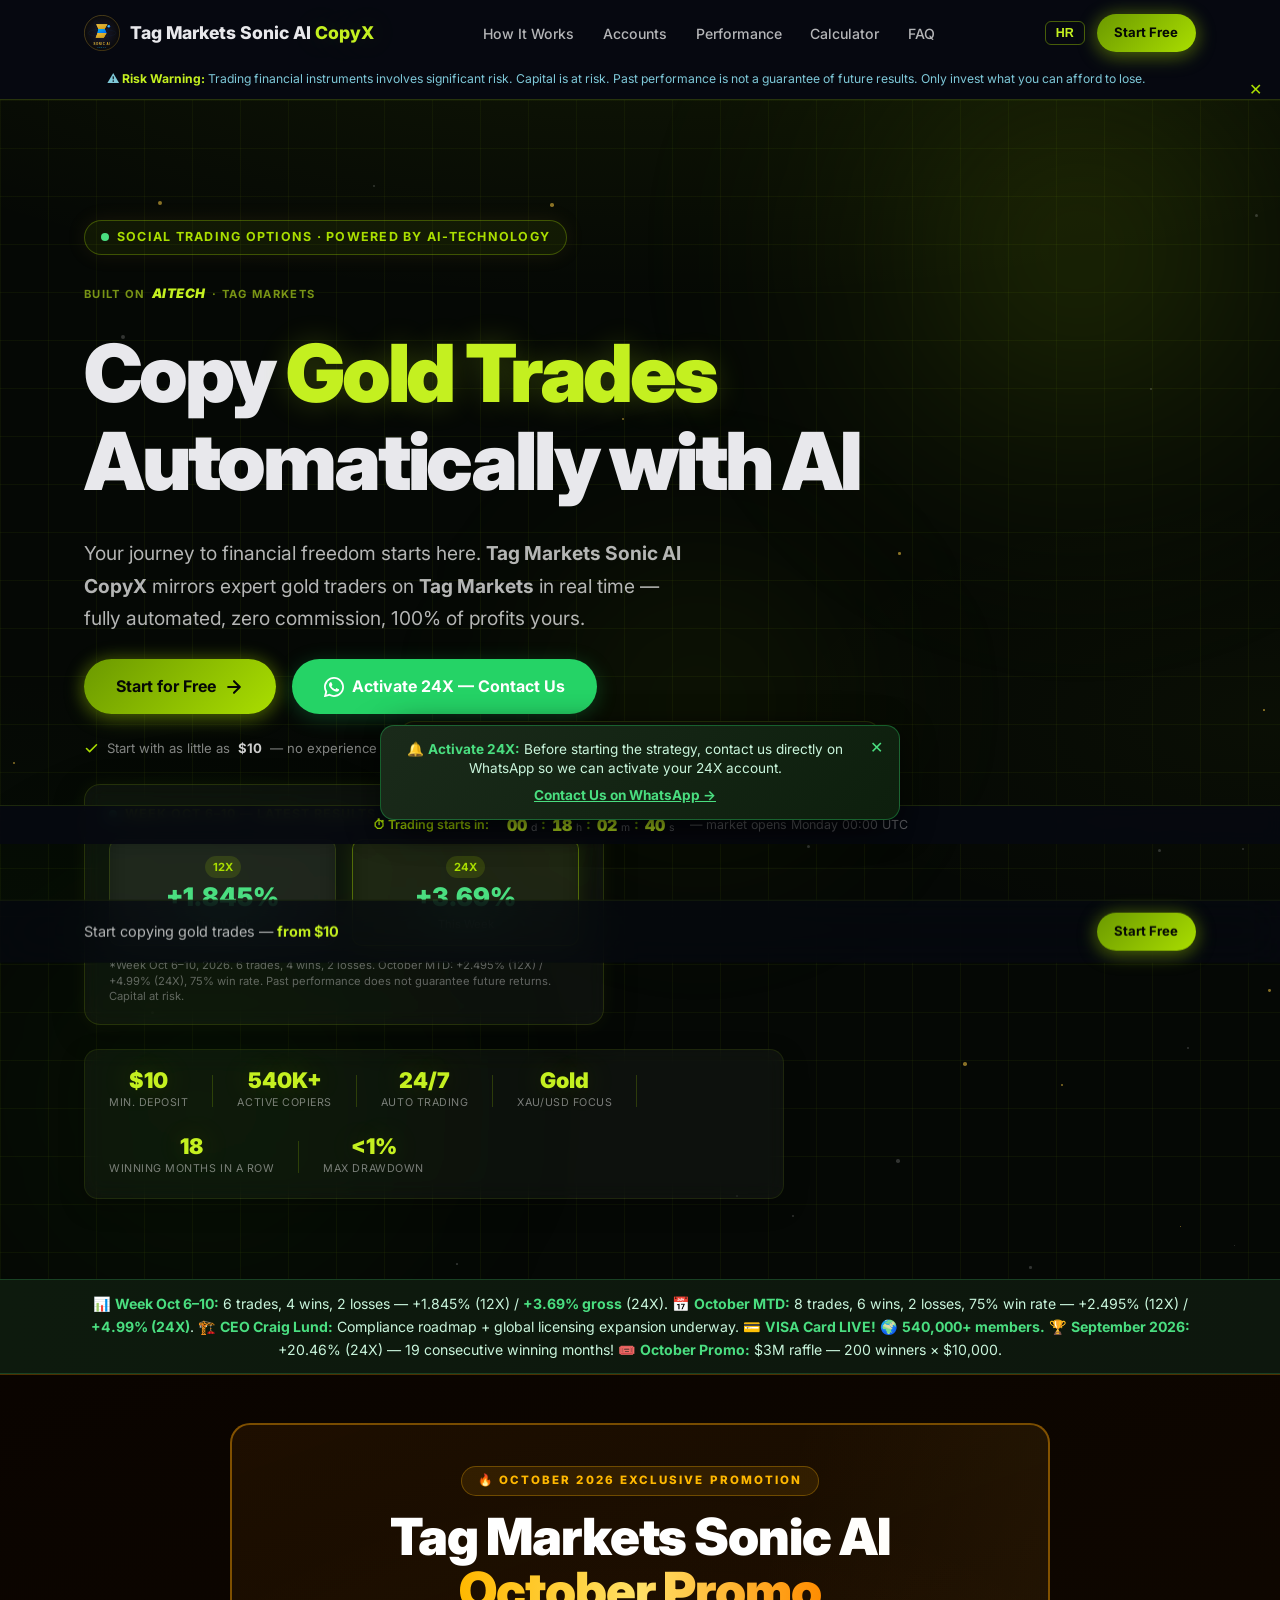
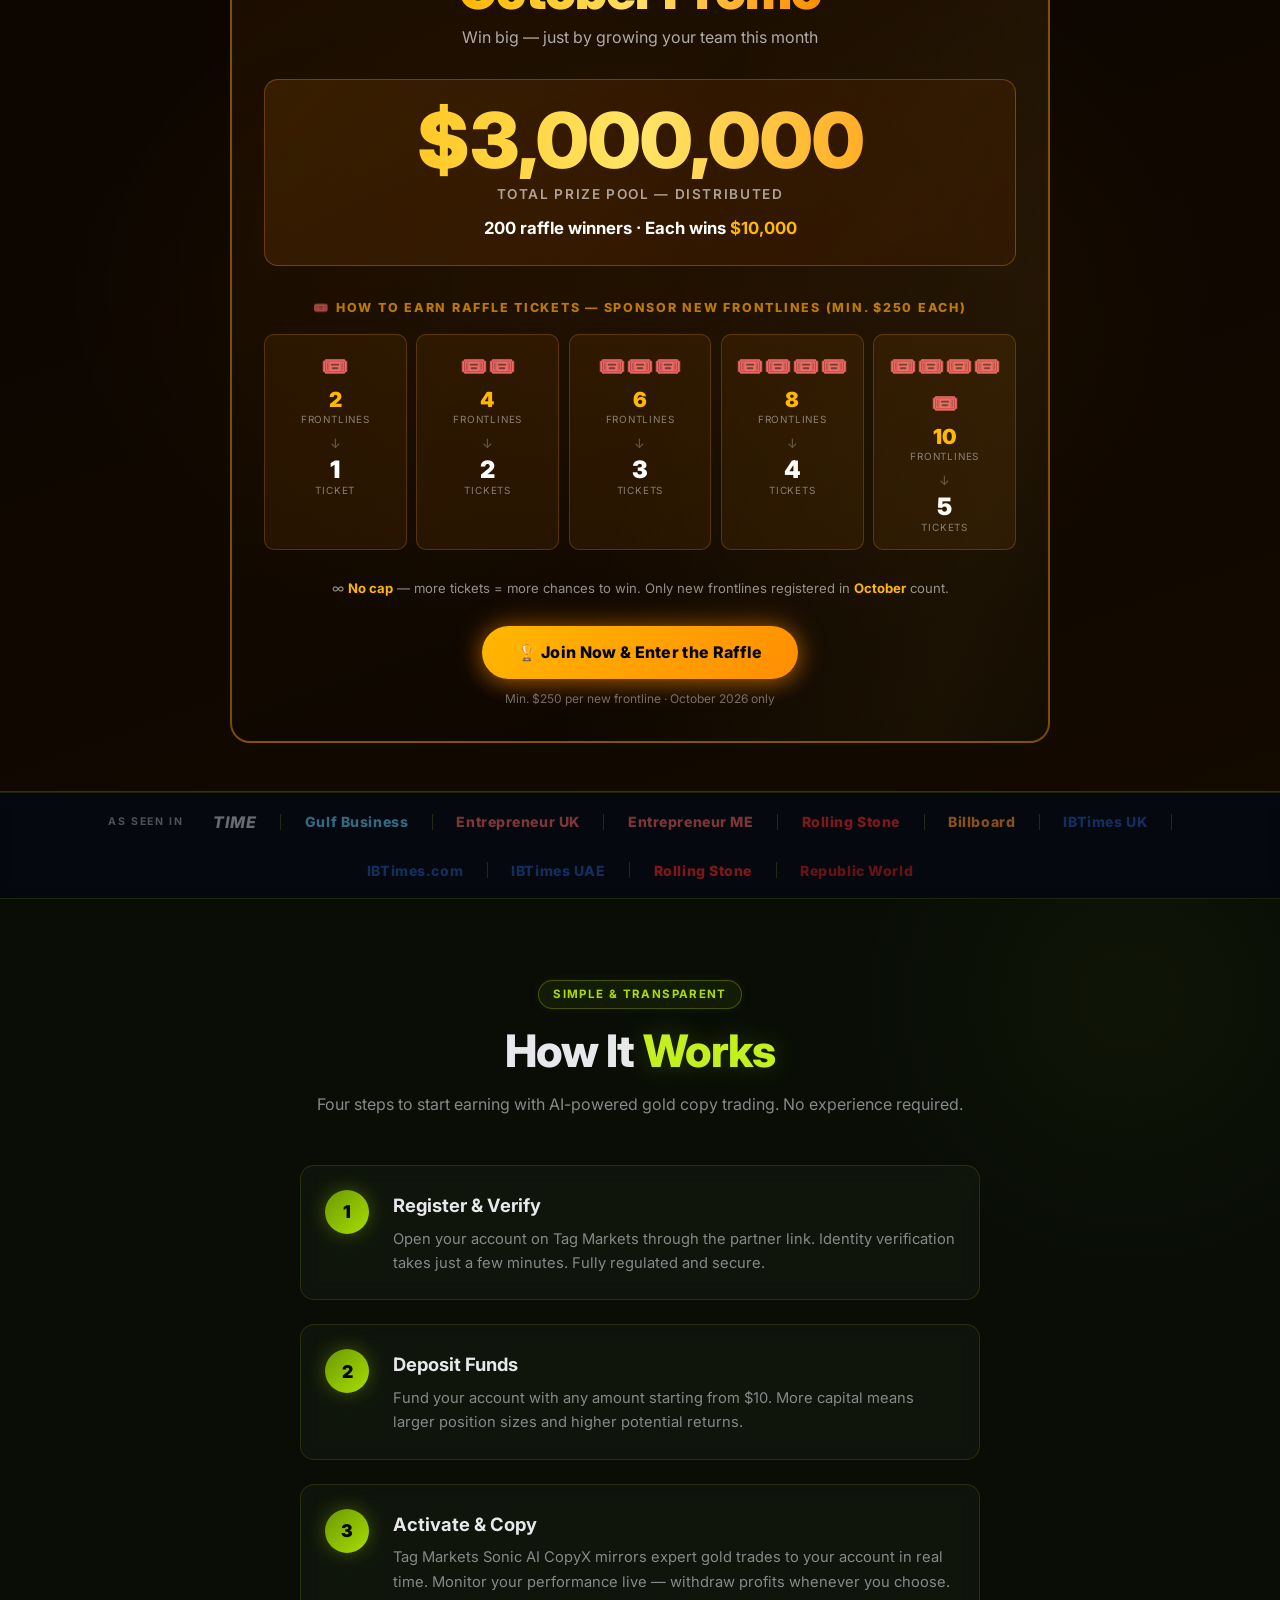
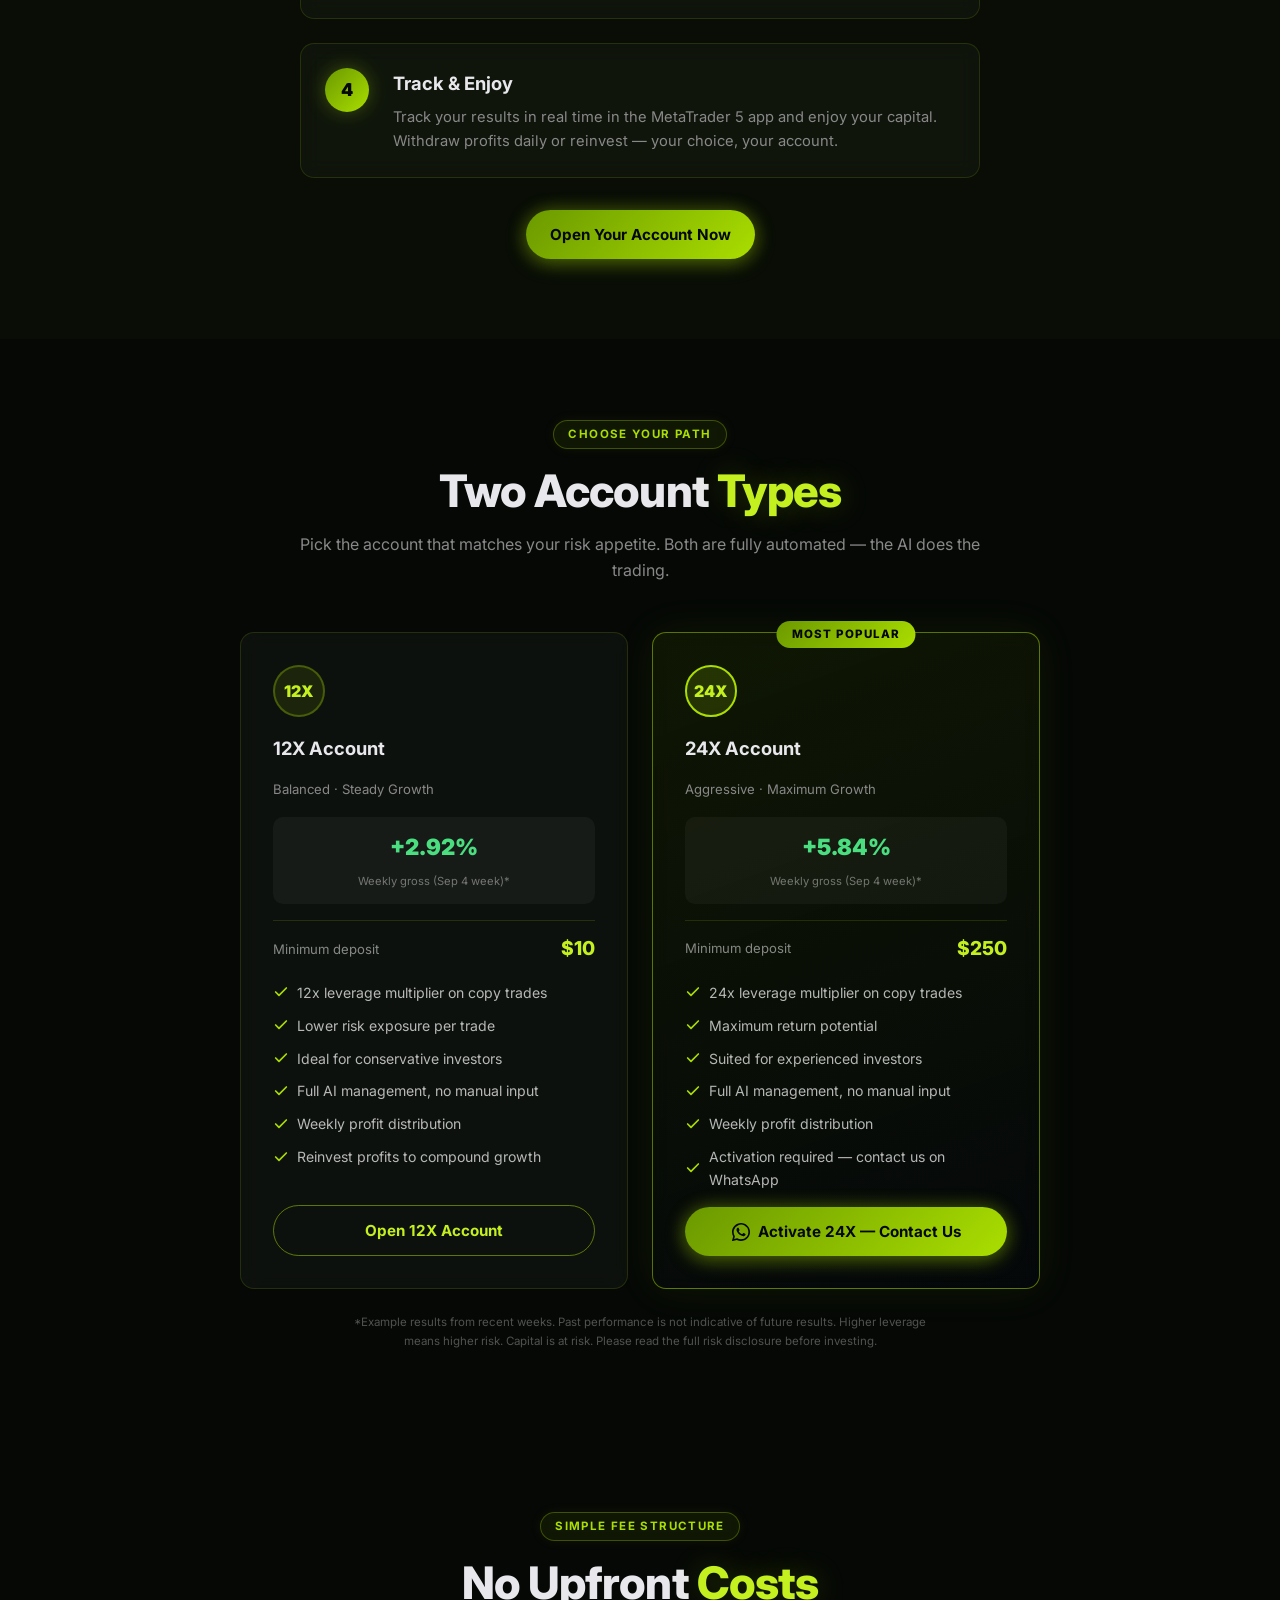
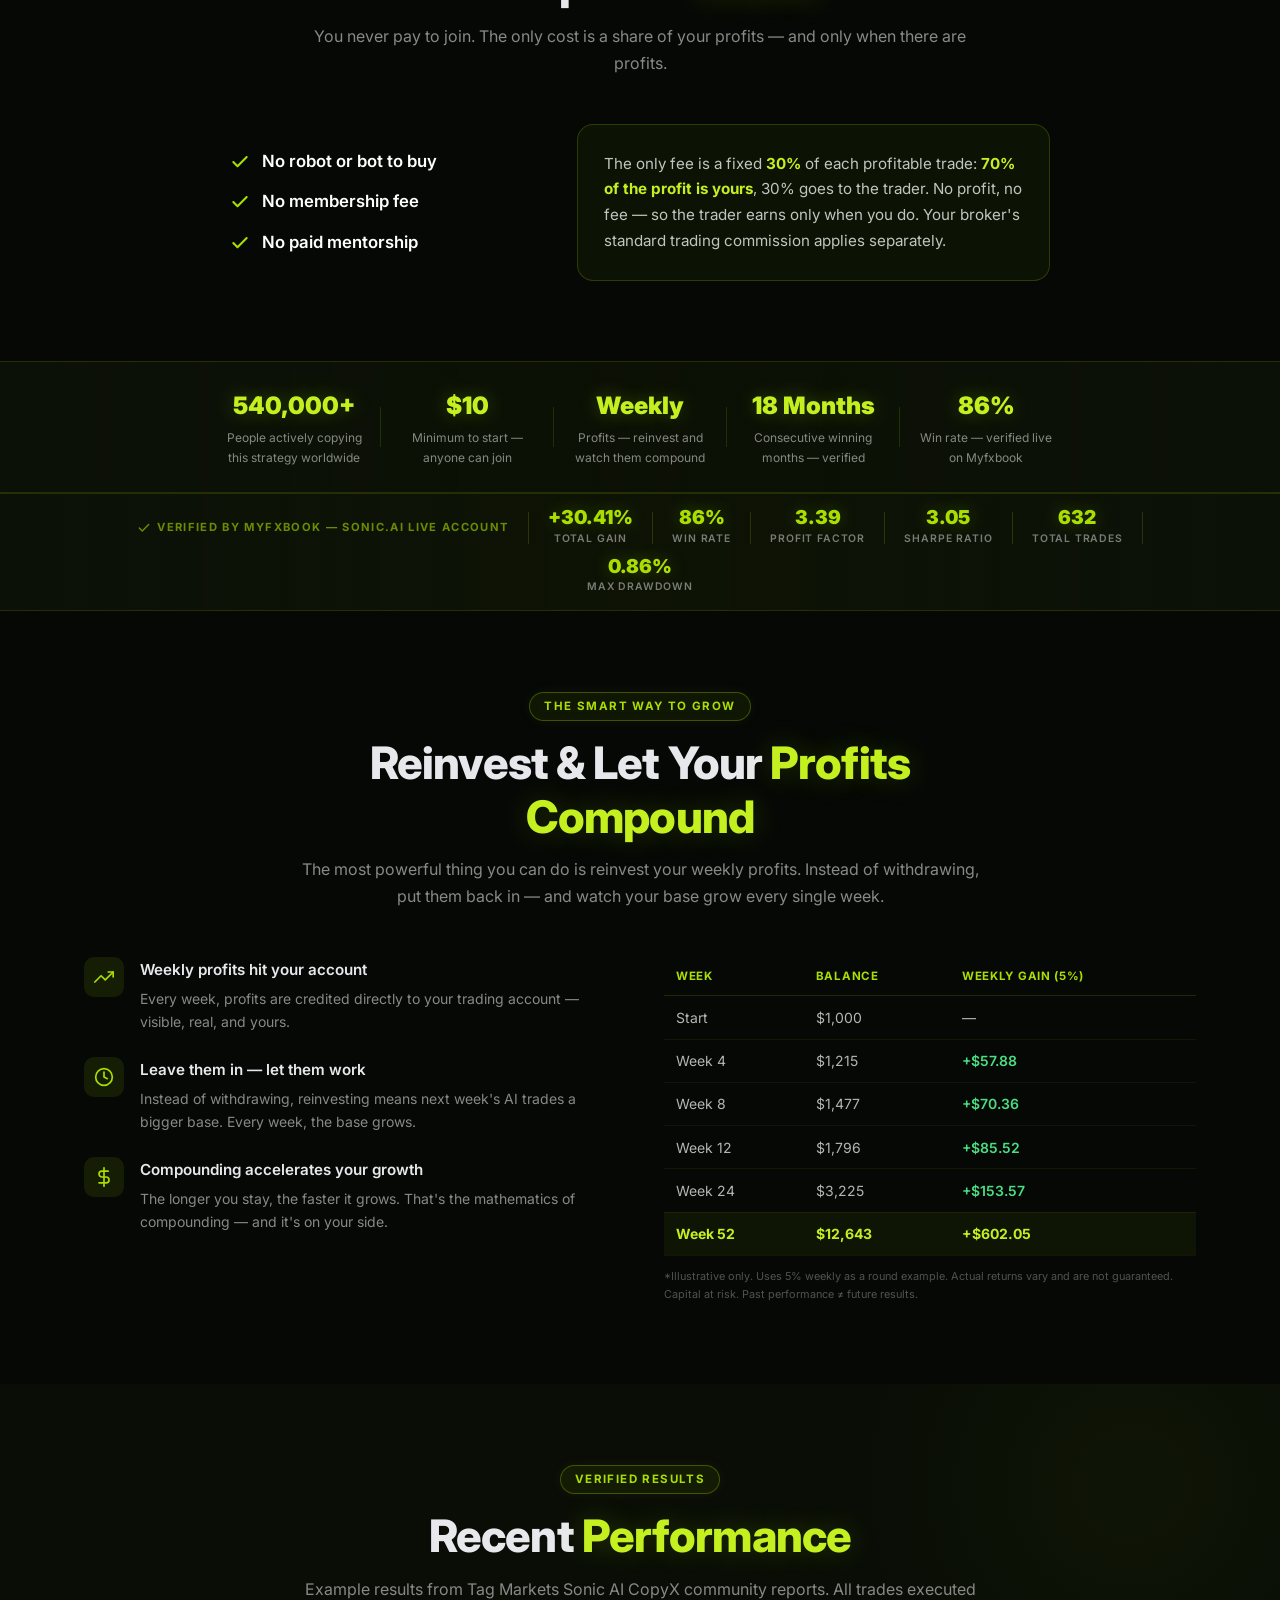
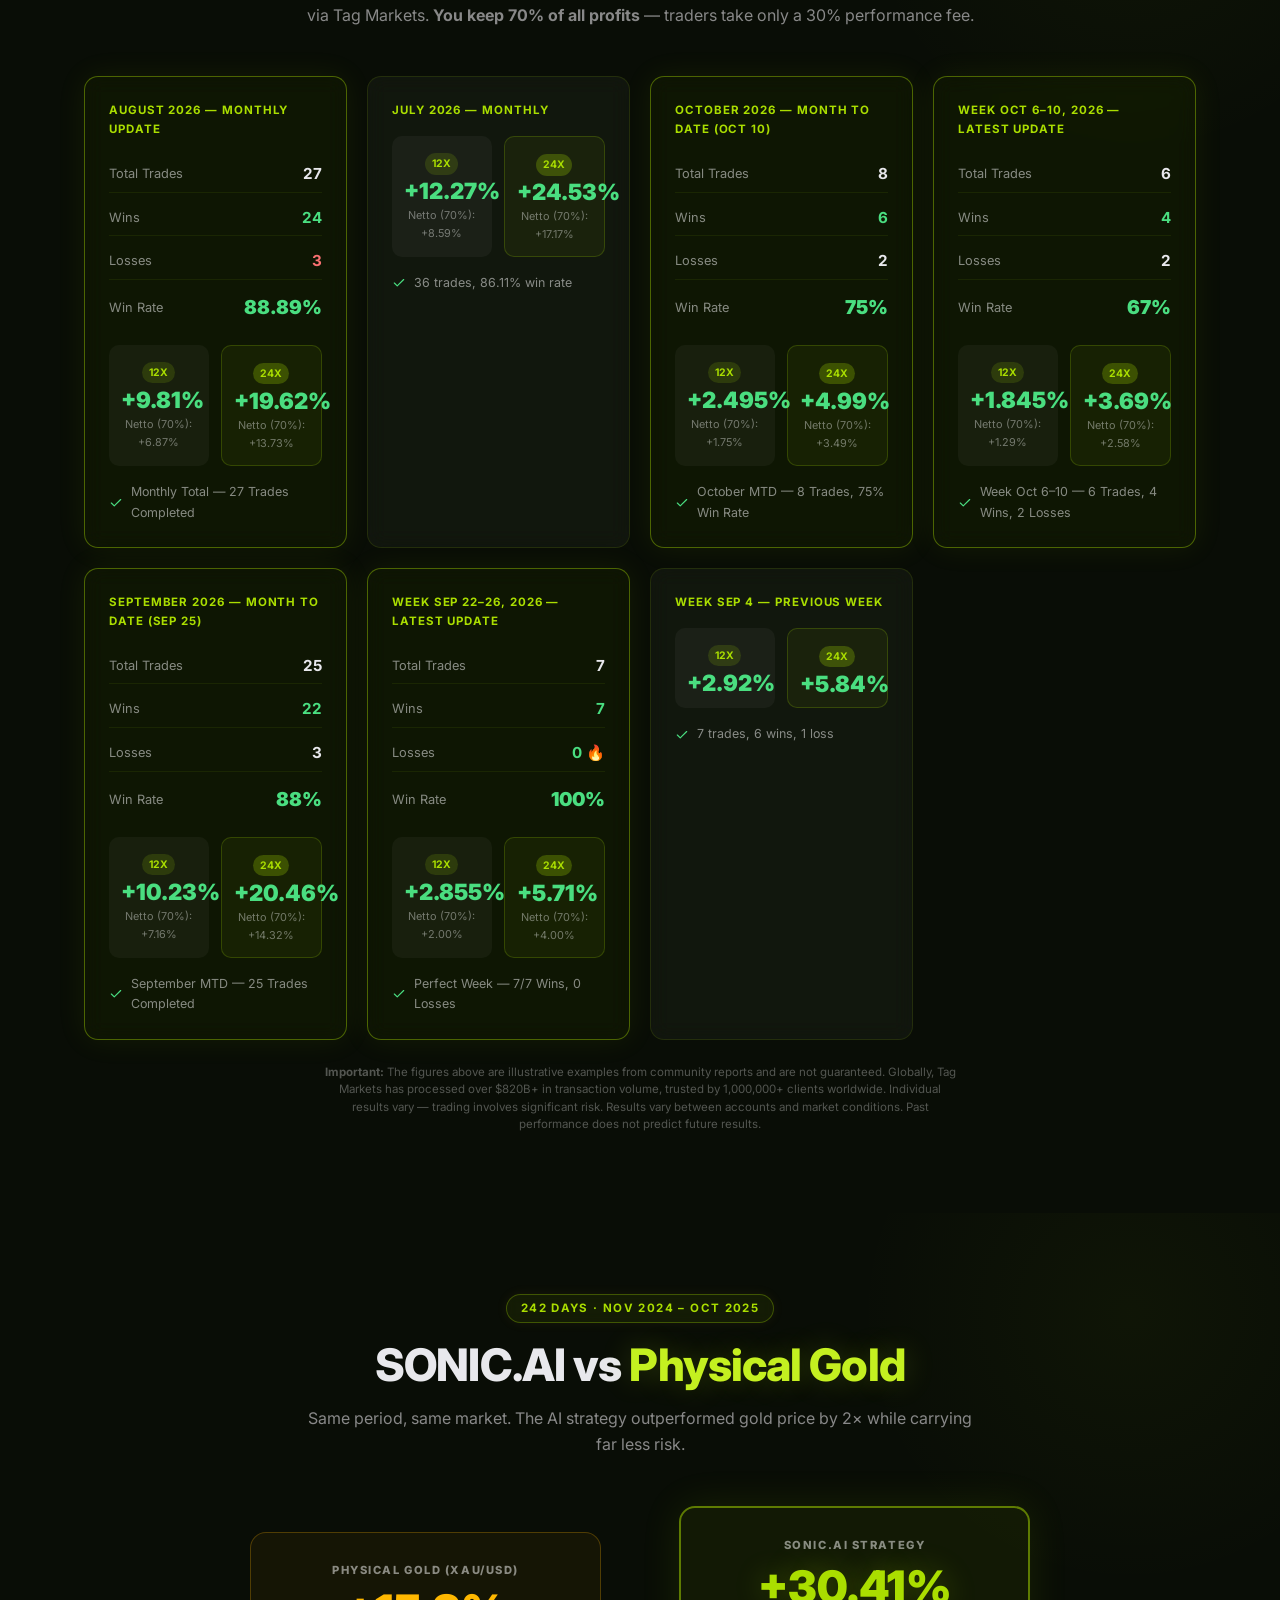
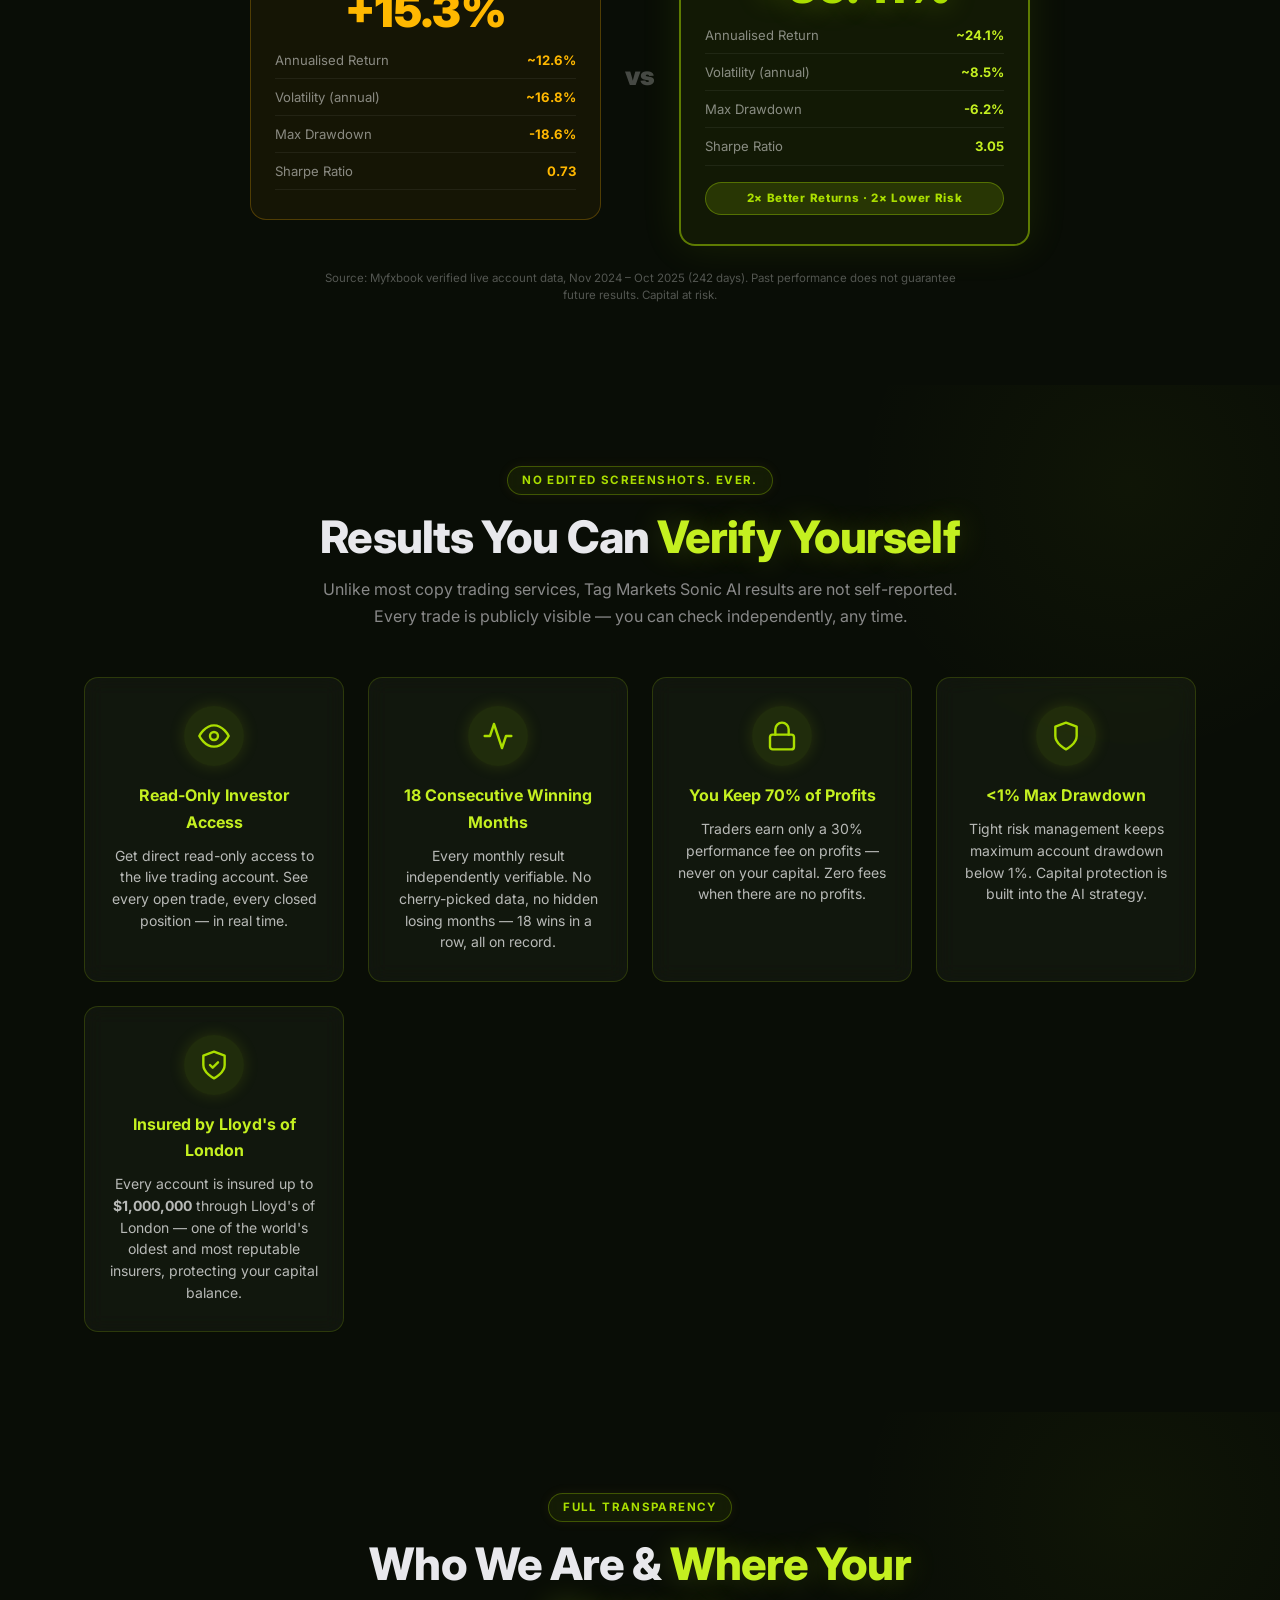
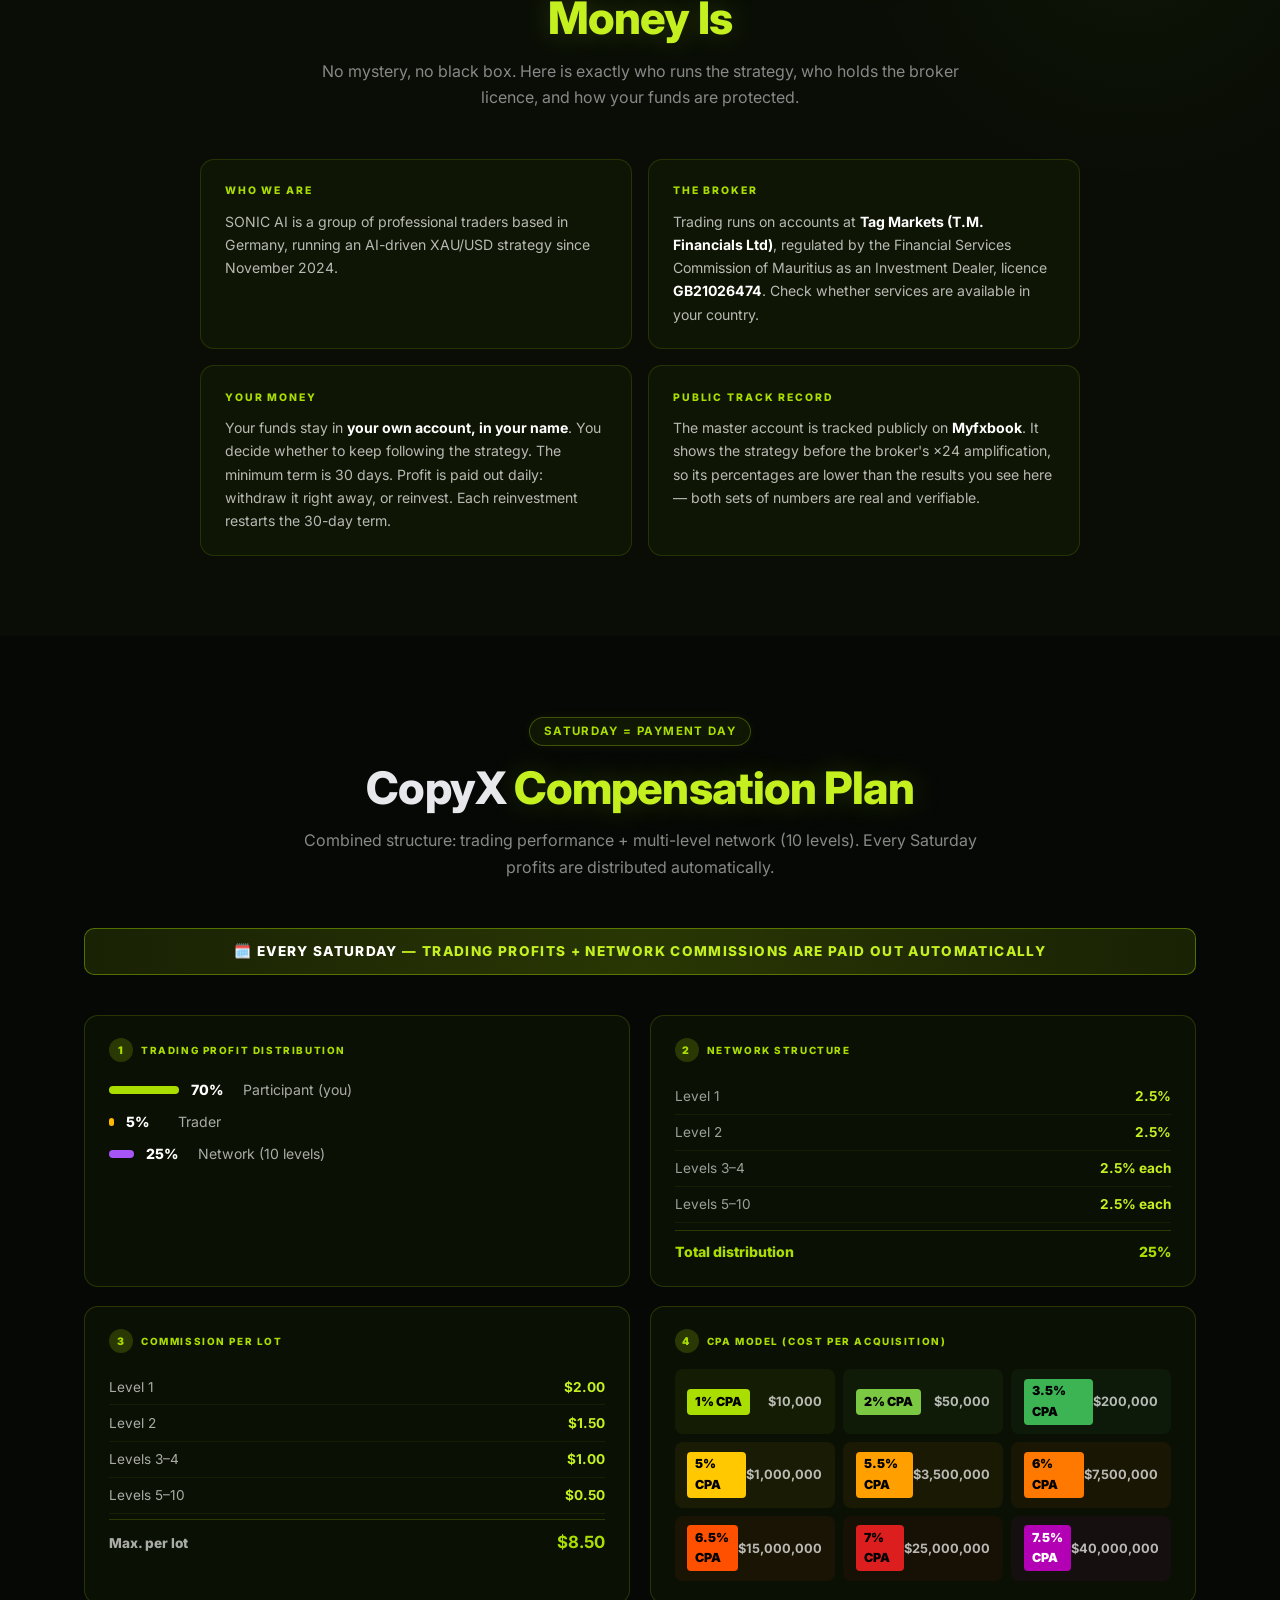
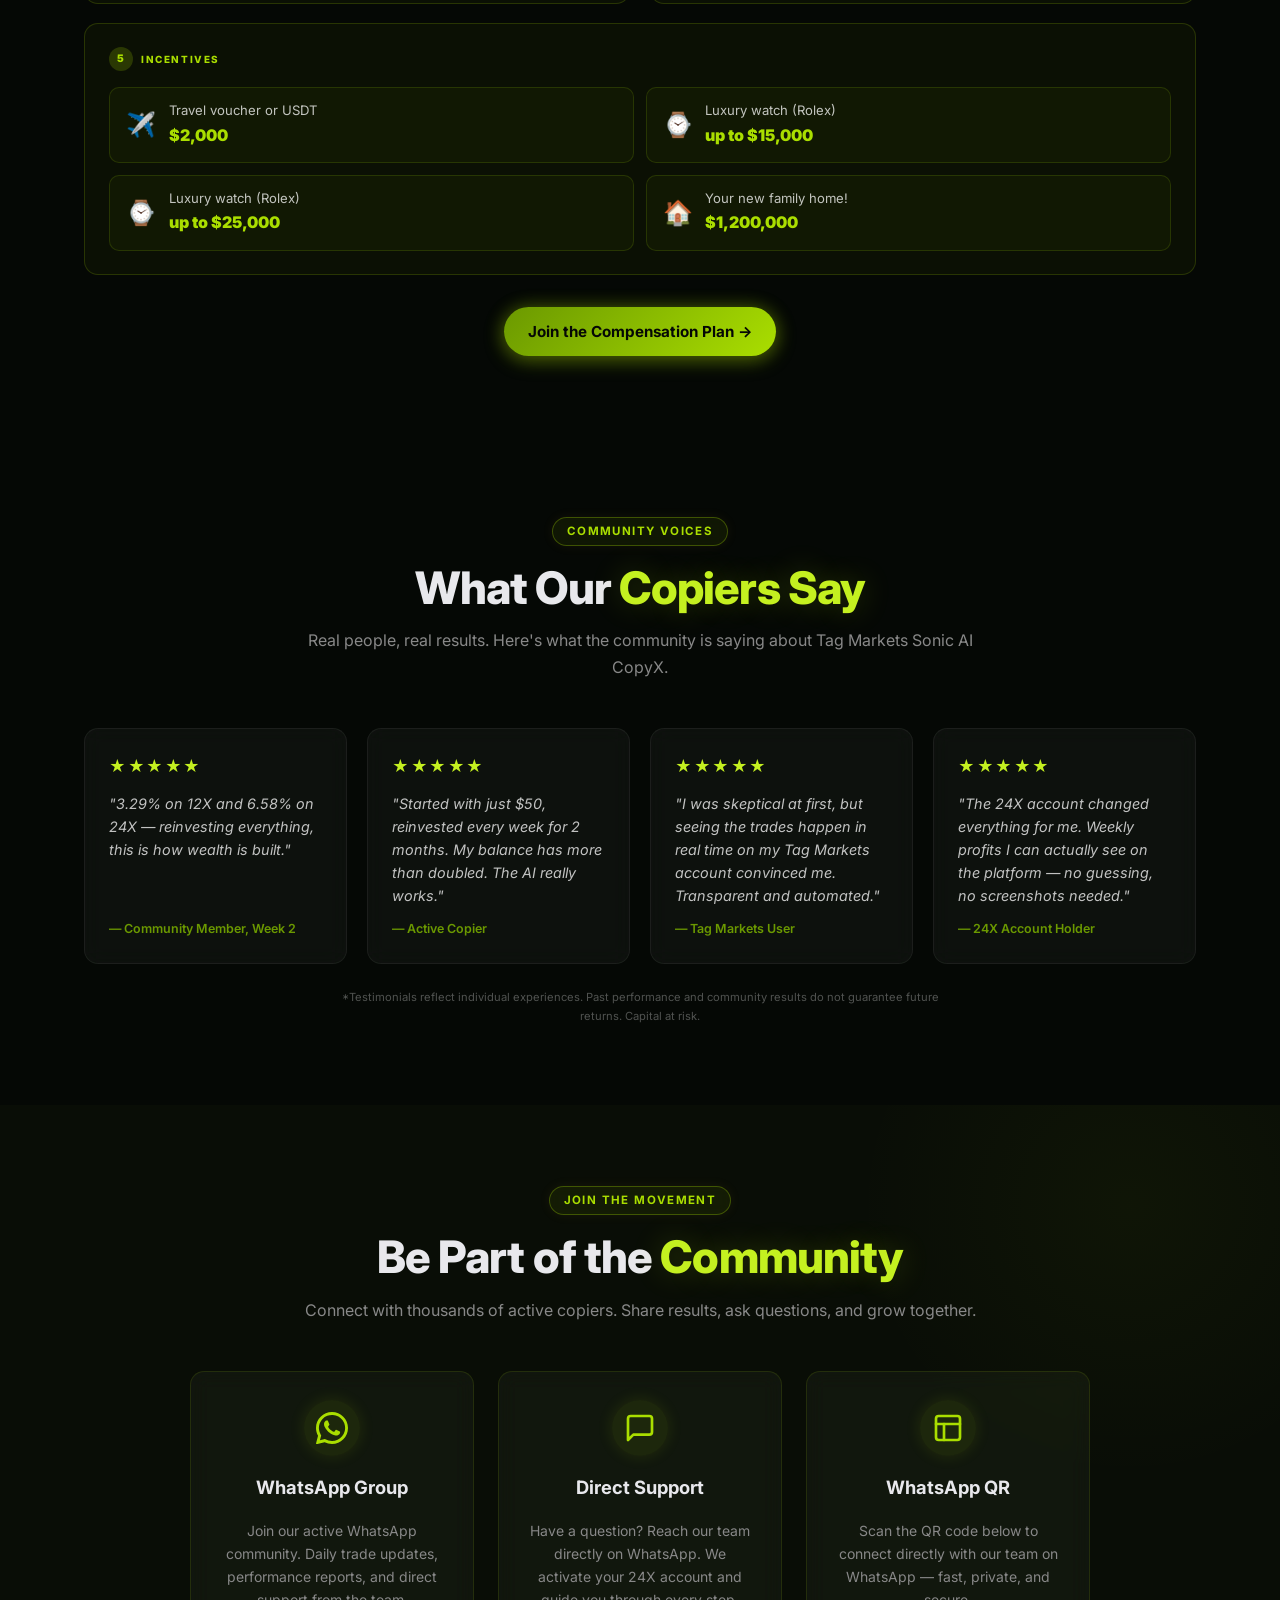
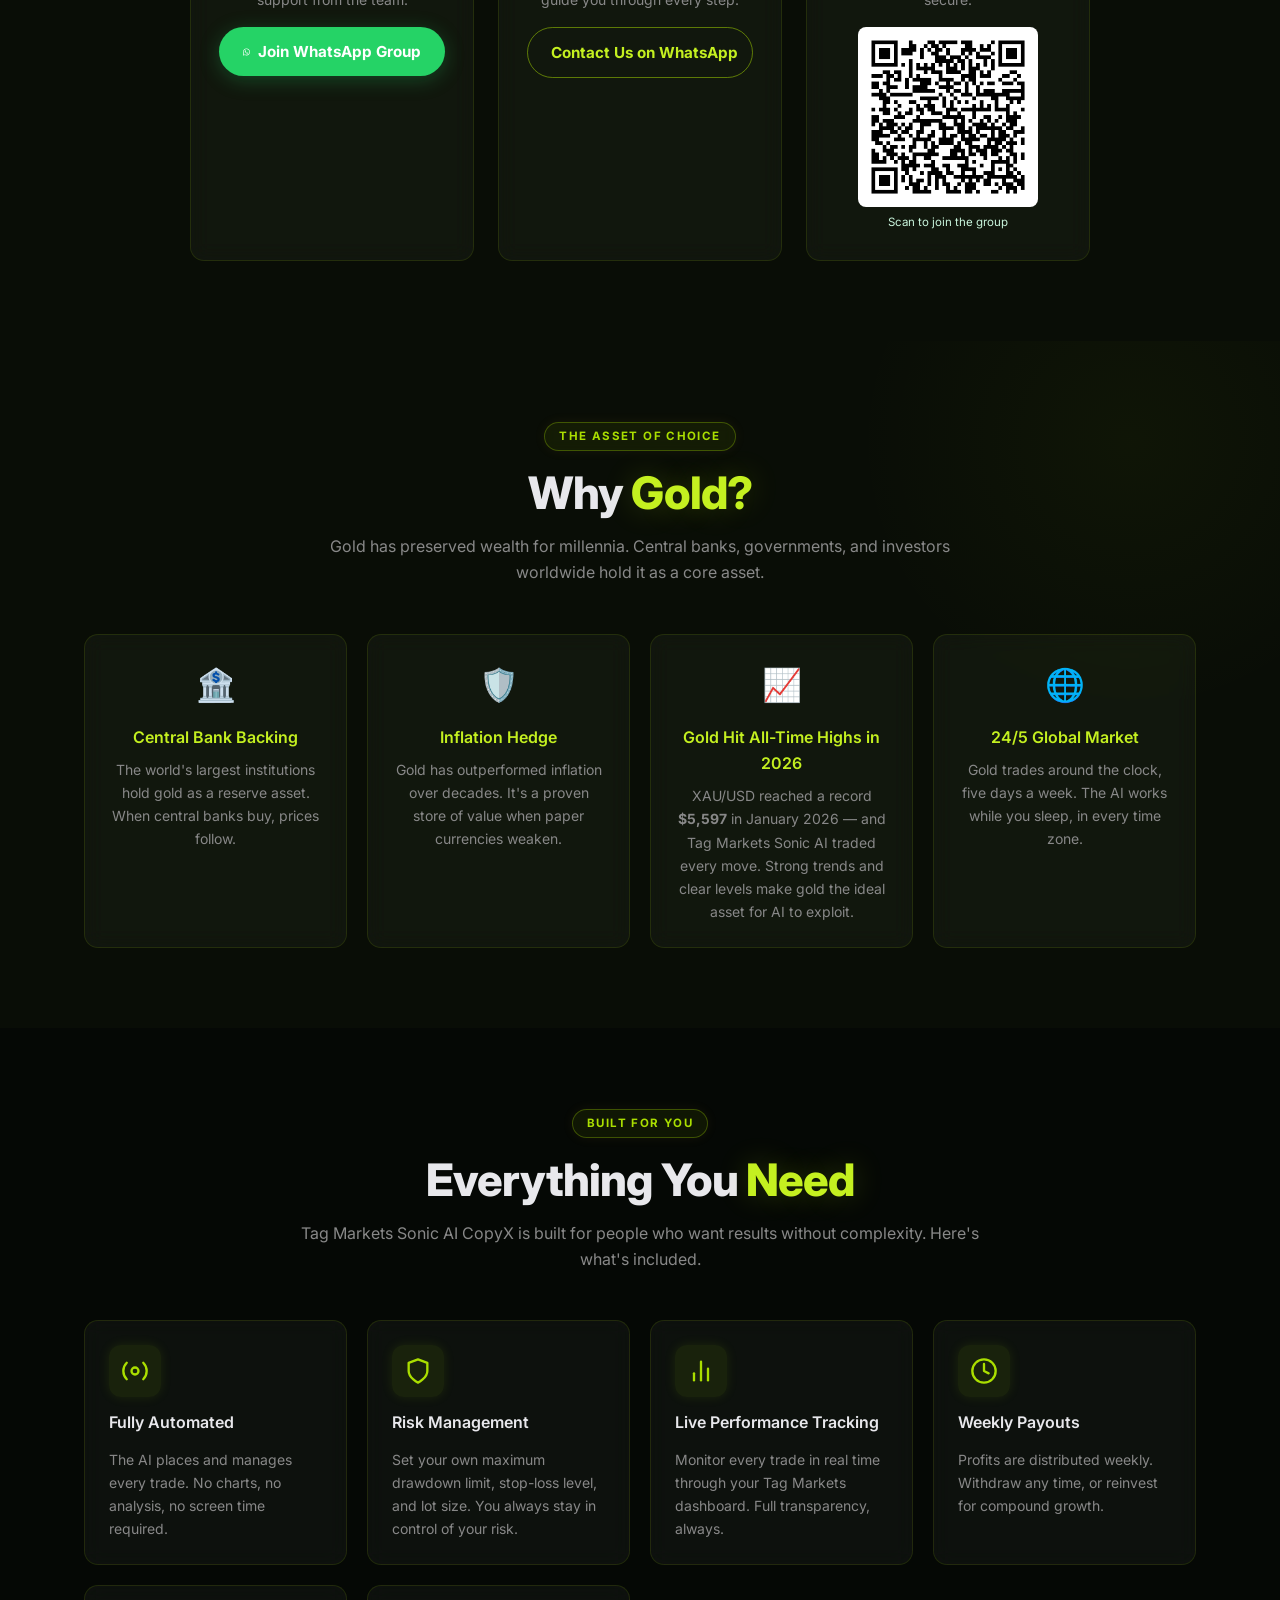
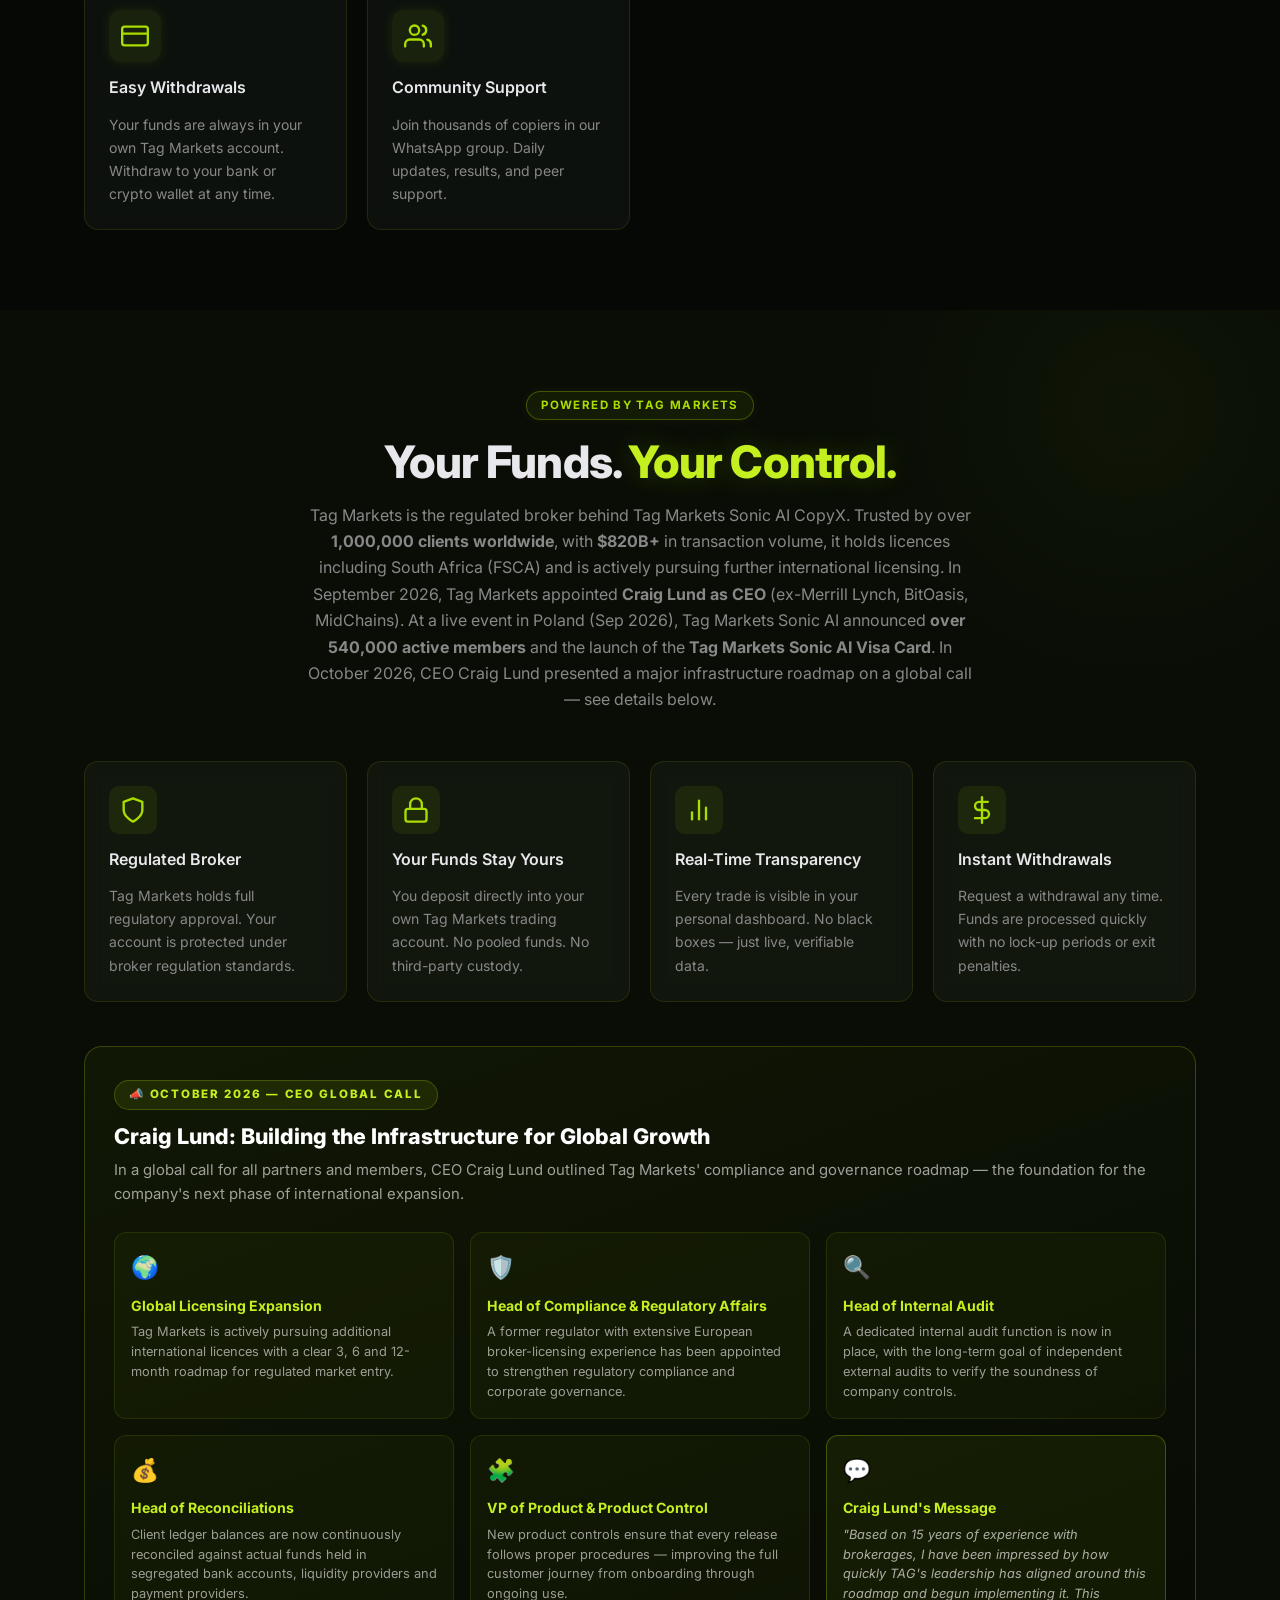
==== commit 0c02b165: "Add Official Resources section with TAG Markets and Sonic AI links Co-Authored-By: Claude Sonnet 4.6" ====
--- a/index.html
+++ b/index.html
@@ -288,6 +288,16 @@
 .vs-card__badge{margin-top:1rem;padding:.4rem .9rem;background:rgba(170,222,0,.15);border:1px solid rgba(170,222,0,.35);border-radius:50px;font-size:.72rem;font-weight:800;color:#AADE00;letter-spacing:.06em}
 .vs-divider{font-size:1.6rem;font-weight:900;color:rgba(255,255,255,.25);text-align:center}
 @media(max-width:640px){.vs-divider{font-size:1rem}}
+/* Official Links */
+.official-links-grid{display:grid;grid-template-columns:1fr 1fr;gap:1rem;max-width:800px;margin:2rem auto 0}
+.official-link-card{display:flex;align-items:center;gap:1rem;padding:1.2rem 1.4rem;background:rgba(170,222,0,.06);border:1px solid rgba(170,222,0,.18);border-radius:12px;text-decoration:none;color:inherit;transition:background .2s,border-color .2s}
+.official-link-card:hover{background:rgba(170,222,0,.12);border-color:rgba(170,222,0,.4)}
+.official-link-card__icon{font-size:1.6rem;flex-shrink:0}
+.official-link-card__body{flex:1;display:flex;flex-direction:column;gap:.2rem}
+.official-link-card__body strong{font-size:.9rem;color:#fff;font-weight:700}
+.official-link-card__body span{font-size:.78rem;color:rgba(255,255,255,.5)}
+.official-link-card__arrow{flex-shrink:0;color:rgba(170,222,0,.6)}
+@media(max-width:640px){.official-links-grid{grid-template-columns:1fr}}
 </style>
 </head>
 <body>
@@ -1748,6 +1758,51 @@
 </div>
 </section>
 
+<!-- ─── OFFICIAL LINKS ─── -->
+<section class="section section--dark" id="official-links">
+<div class="container">
+<div class="section__header">
+<span class="section__tag">Official Resources</span>
+<h2>Everything You Need <span class="gold-text">in One Place</span></h2>
+<p class="section__sub">Find all official links related to Tag Markets and Sonic AI below.</p>
+</div>
+<div class="official-links-grid">
+<a href="https://linktr.ee/TAGMarkets" target="_blank" rel="noopener noreferrer" class="official-link-card">
+<div class="official-link-card__icon">🔗</div>
+<div class="official-link-card__body">
+<strong>TAG Markets — Linktree</strong>
+<span>All official TAG Markets links in one place</span>
+</div>
+<svg class="official-link-card__arrow" width="16" height="16" fill="none" stroke="currentColor" stroke-width="2" viewBox="0 0 24 24"><path d="M5 12h14M12 5l7 7-7 7"/></svg>
+</a>
+<a href="https://linktr.ee/SocialTradingOptions" target="_blank" rel="noopener noreferrer" class="official-link-card">
+<div class="official-link-card__icon">📊</div>
+<div class="official-link-card__body">
+<strong>Social Trading Options — Linktree</strong>
+<span>Sonic AI copy trading resources and guides</span>
+</div>
+<svg class="official-link-card__arrow" width="16" height="16" fill="none" stroke="currentColor" stroke-width="2" viewBox="0 0 24 24"><path d="M5 12h14M12 5l7 7-7 7"/></svg>
+</a>
+<a href="https://www.myfxbook.com/members/SonicExperts/sonic-ai/12076857" target="_blank" rel="noopener noreferrer" class="official-link-card">
+<div class="official-link-card__icon">📈</div>
+<div class="official-link-card__body">
+<strong>Sonic AI — Live Myfxbook Account</strong>
+<span>Verified live trading statistics and performance</span>
+</div>
+<svg class="official-link-card__arrow" width="16" height="16" fill="none" stroke="currentColor" stroke-width="2" viewBox="0 0 24 24"><path d="M5 12h14M12 5l7 7-7 7"/></svg>
+</a>
+<a href="https://tagmarkets.com/insurance/" target="_blank" rel="noopener noreferrer" class="official-link-card">
+<div class="official-link-card__icon">🛡️</div>
+<div class="official-link-card__body">
+<strong>TAG Markets — Insurance</strong>
+<span>Lloyd's of London $1M insurance policy details</span>
+</div>
+<svg class="official-link-card__arrow" width="16" height="16" fill="none" stroke="currentColor" stroke-width="2" viewBox="0 0 24 24"><path d="M5 12h14M12 5l7 7-7 7"/></svg>
+</a>
+</div>
+</div>
+</section>
+
 <!-- ─── STICKY CTA BAR ─── -->
 <div class="sticky-cta" id="stickyCta">
 <div class="container sticky-cta__inner">
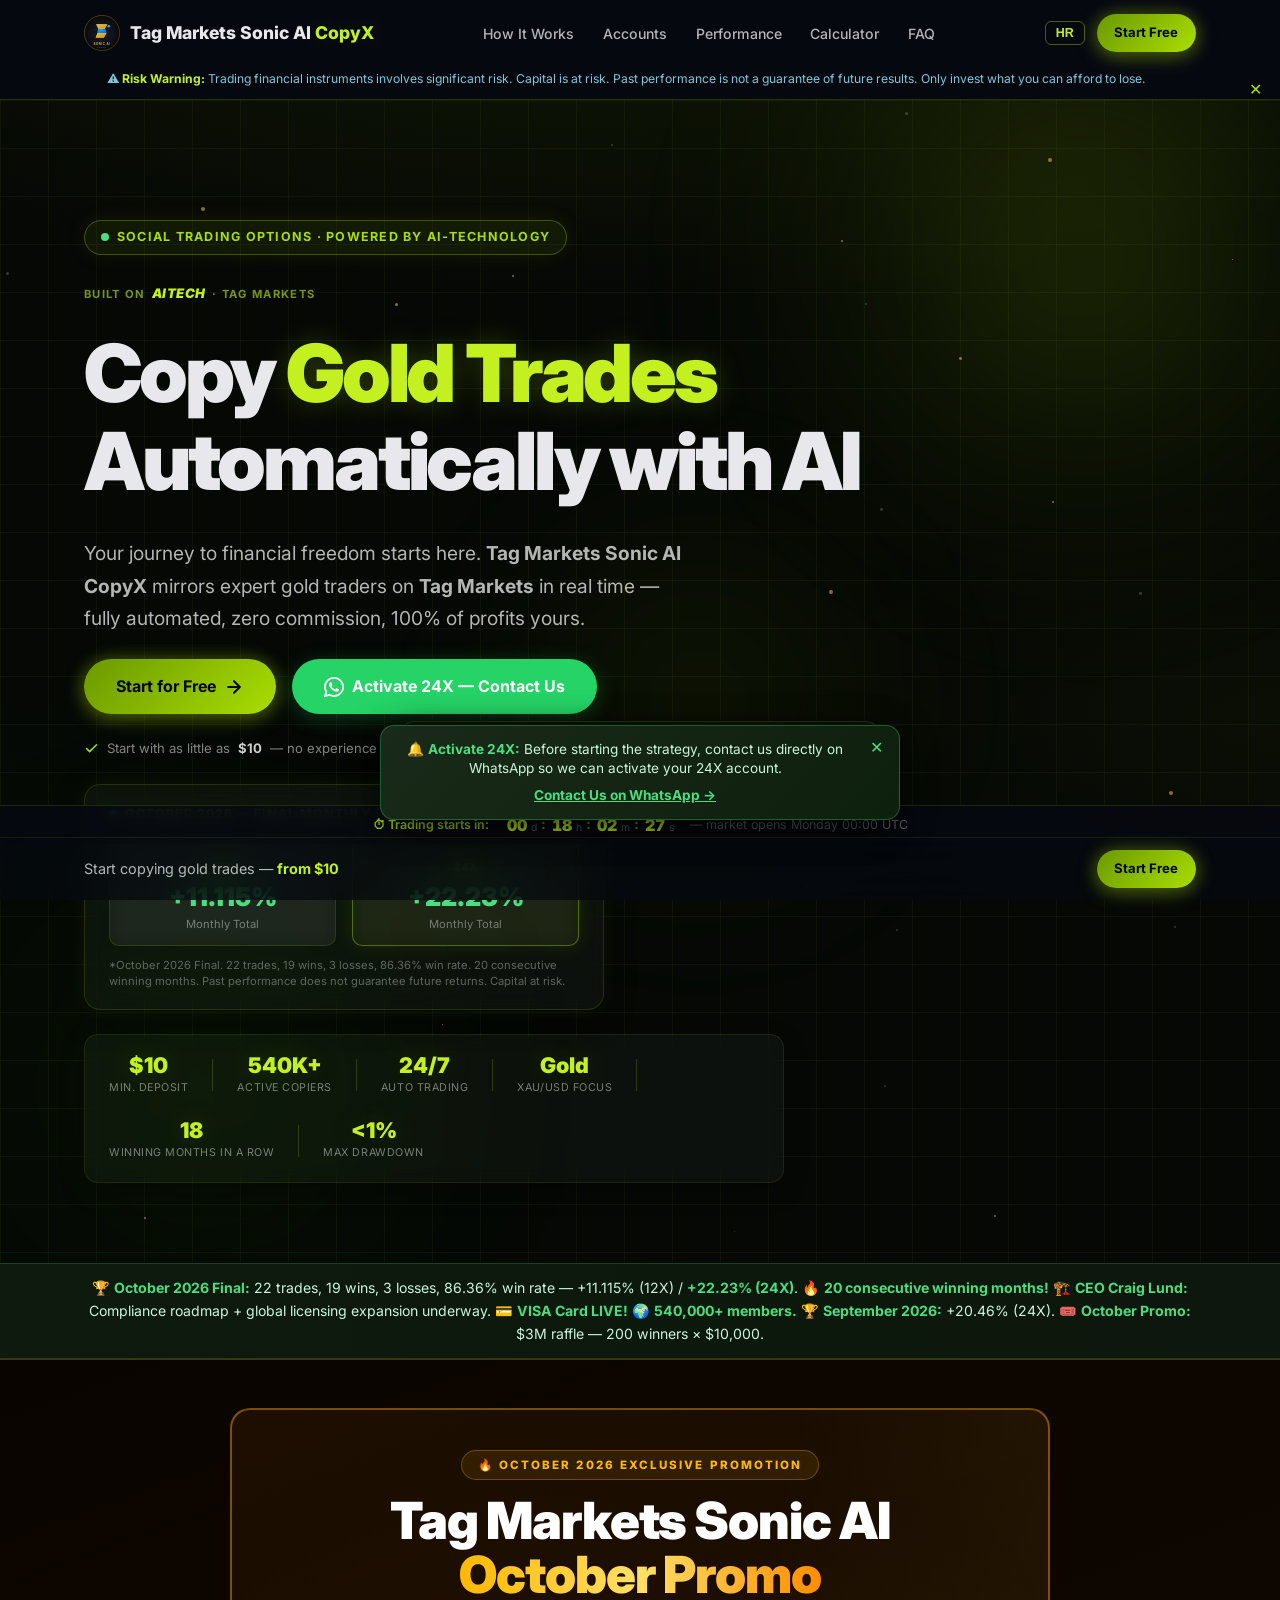
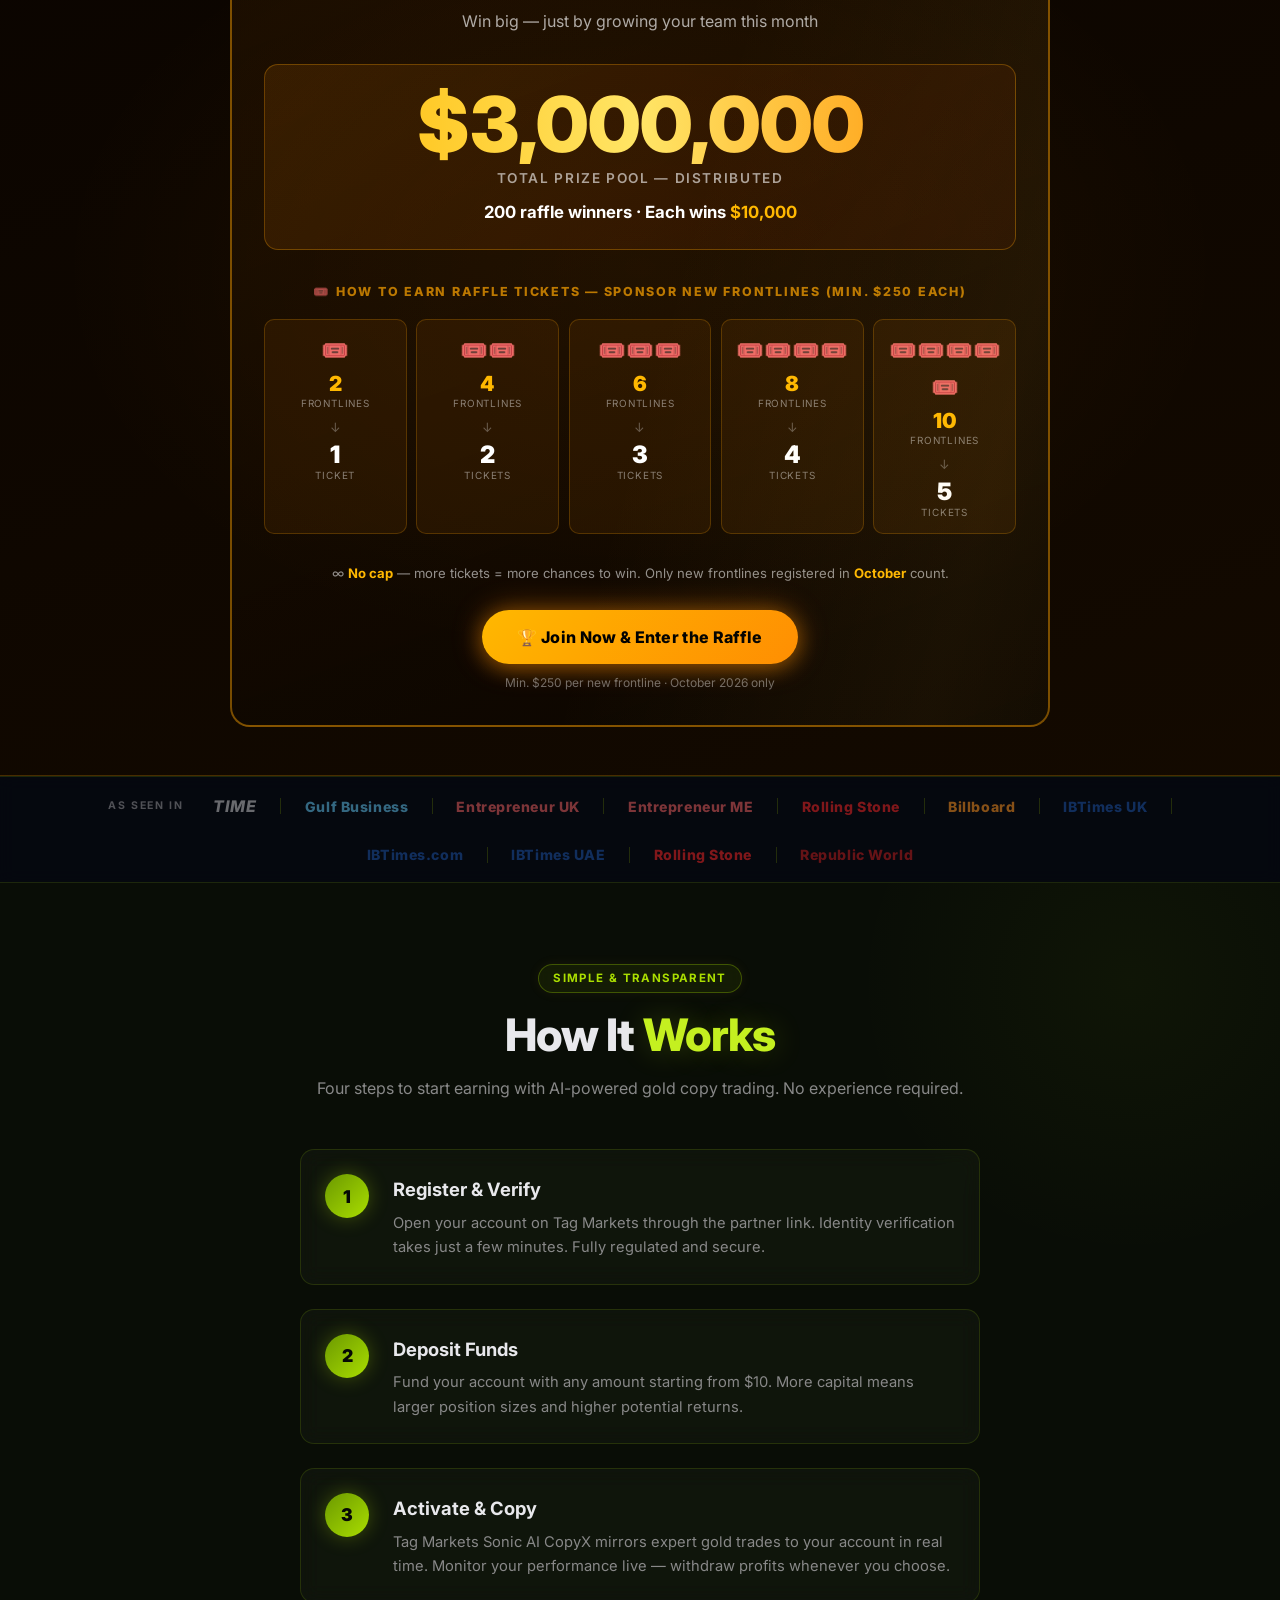
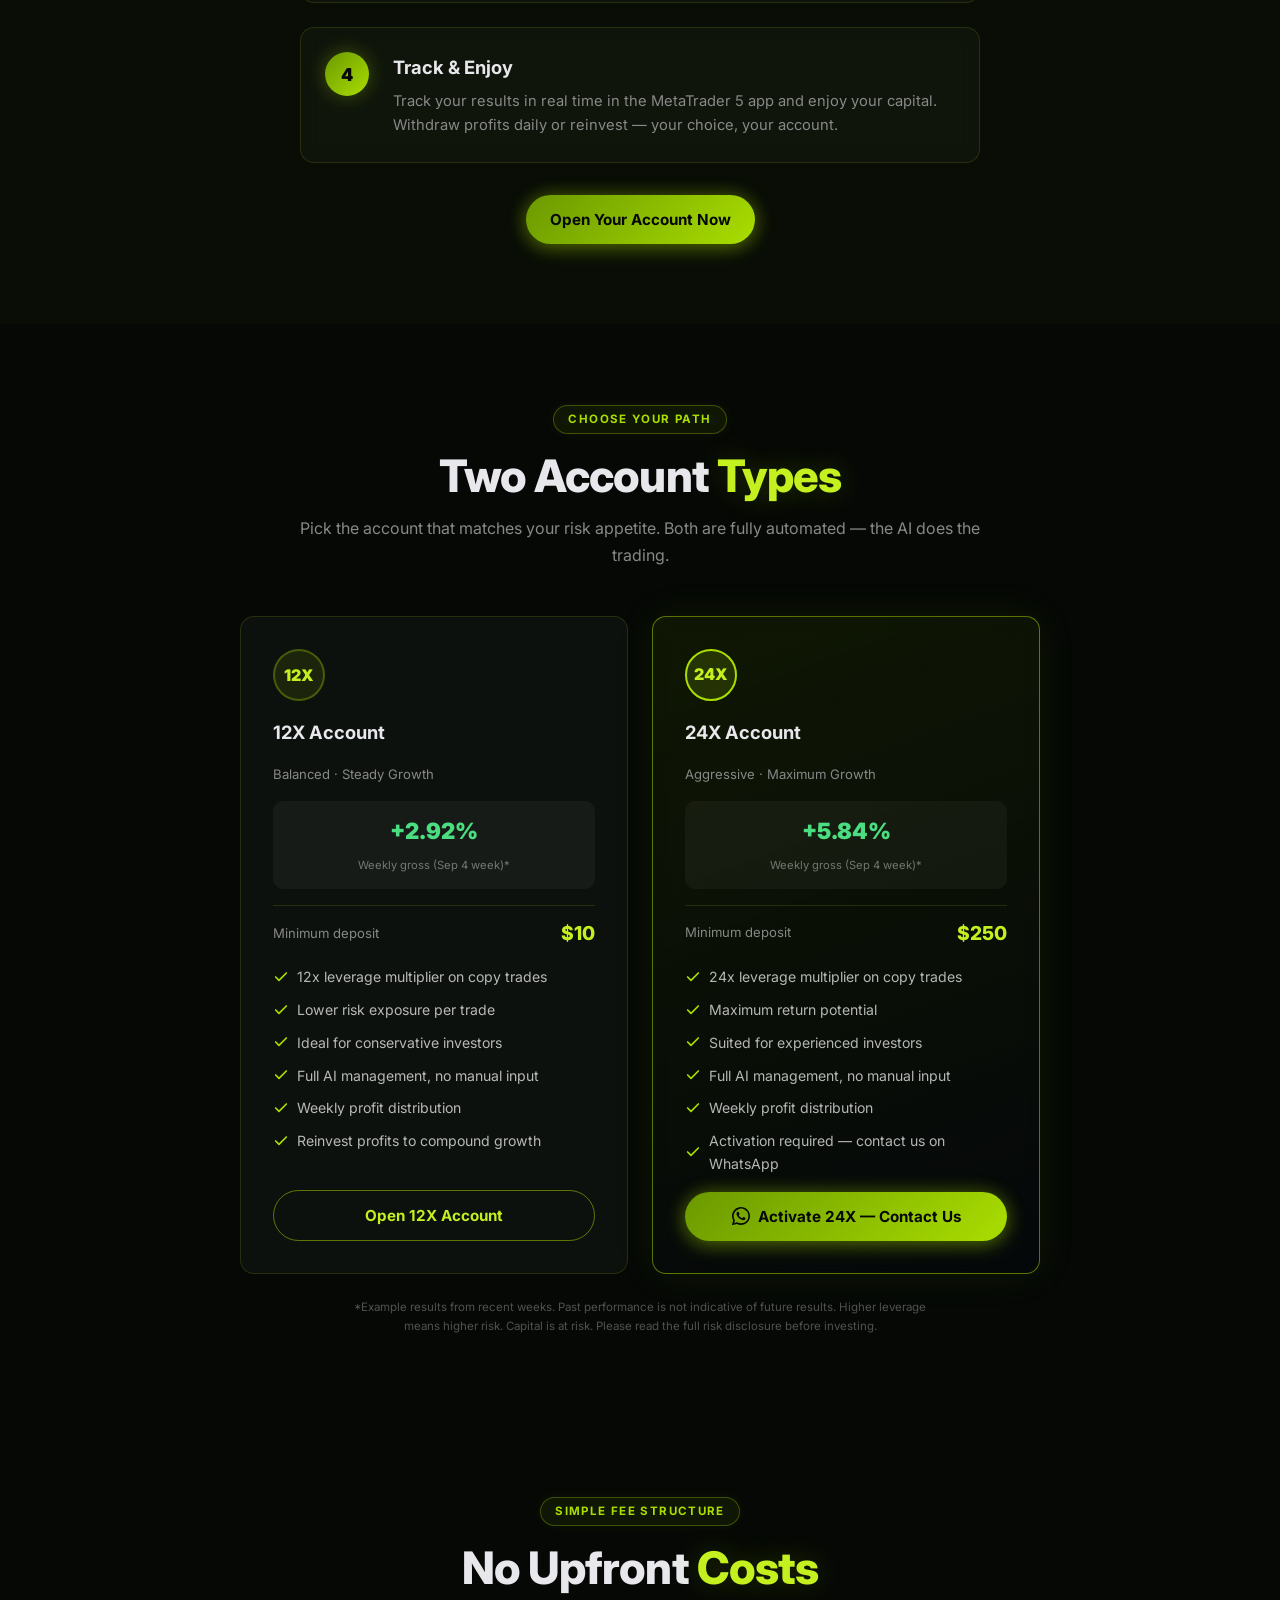
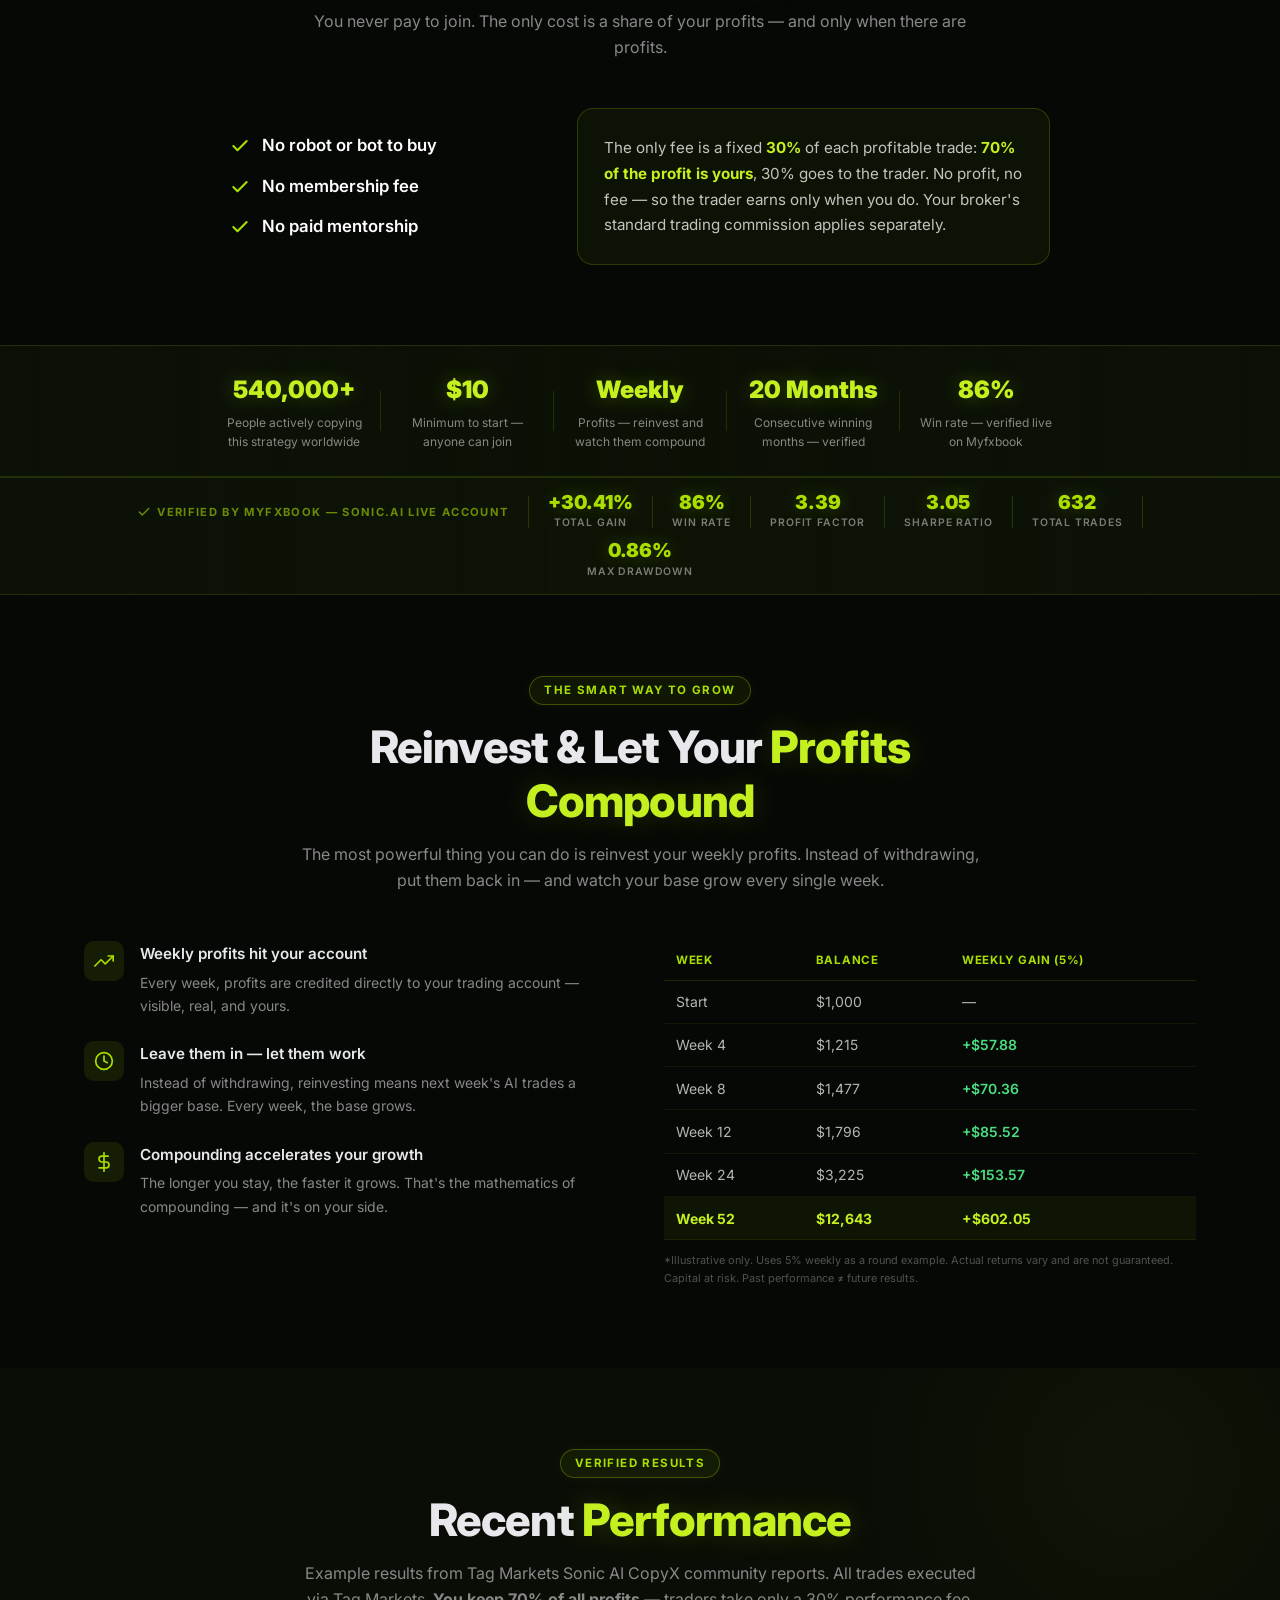
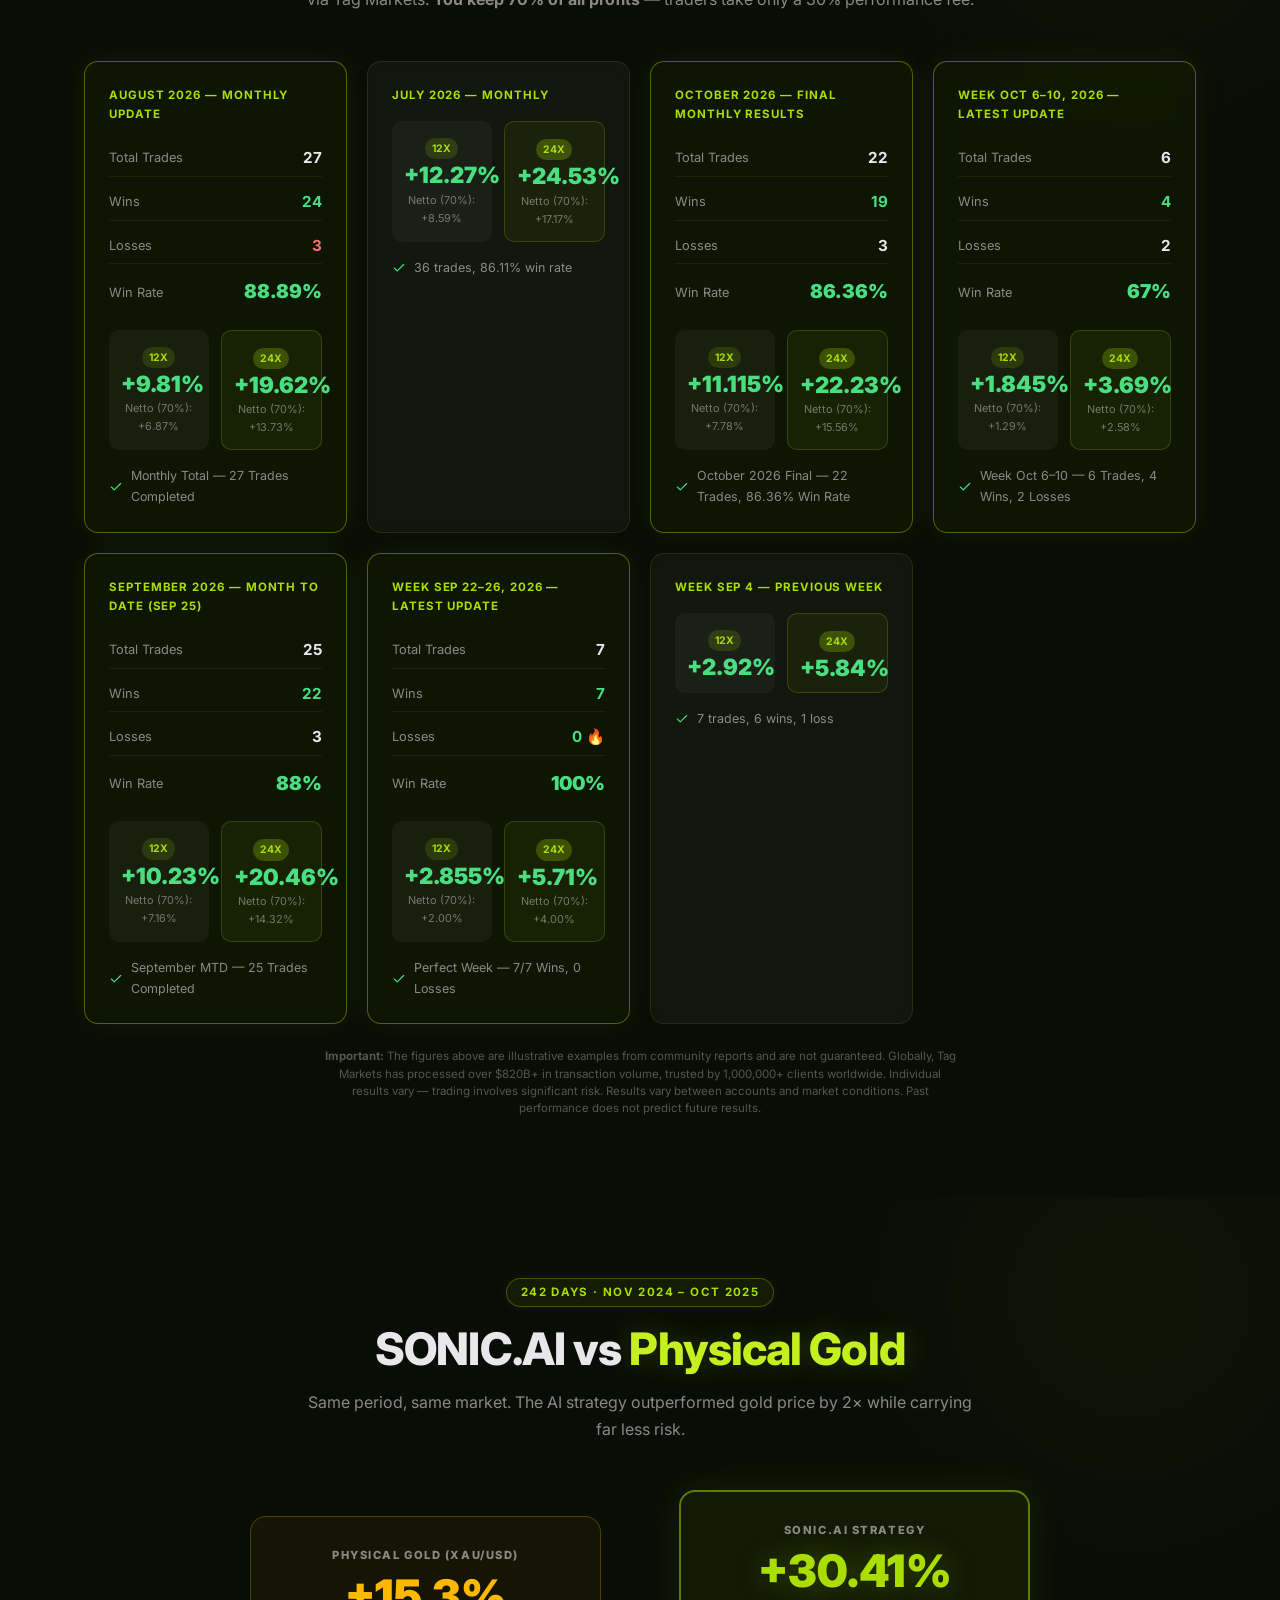
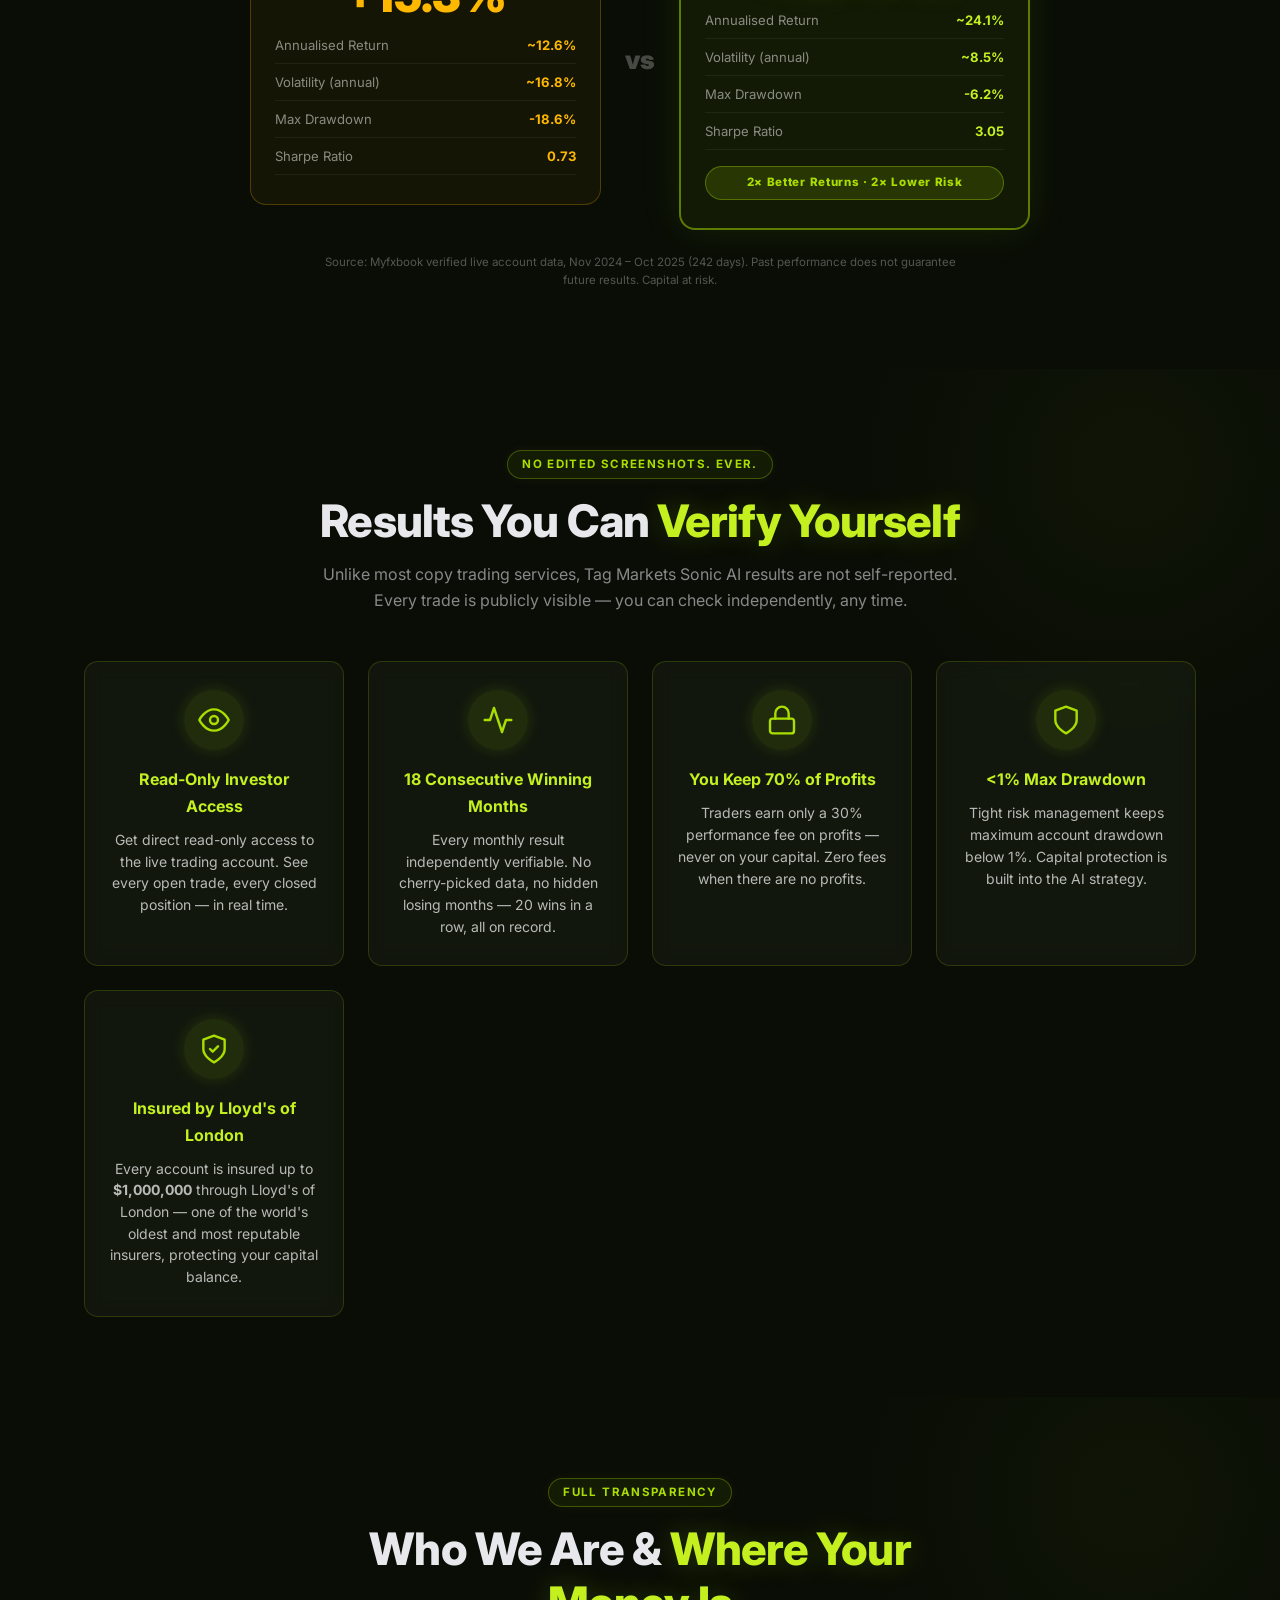
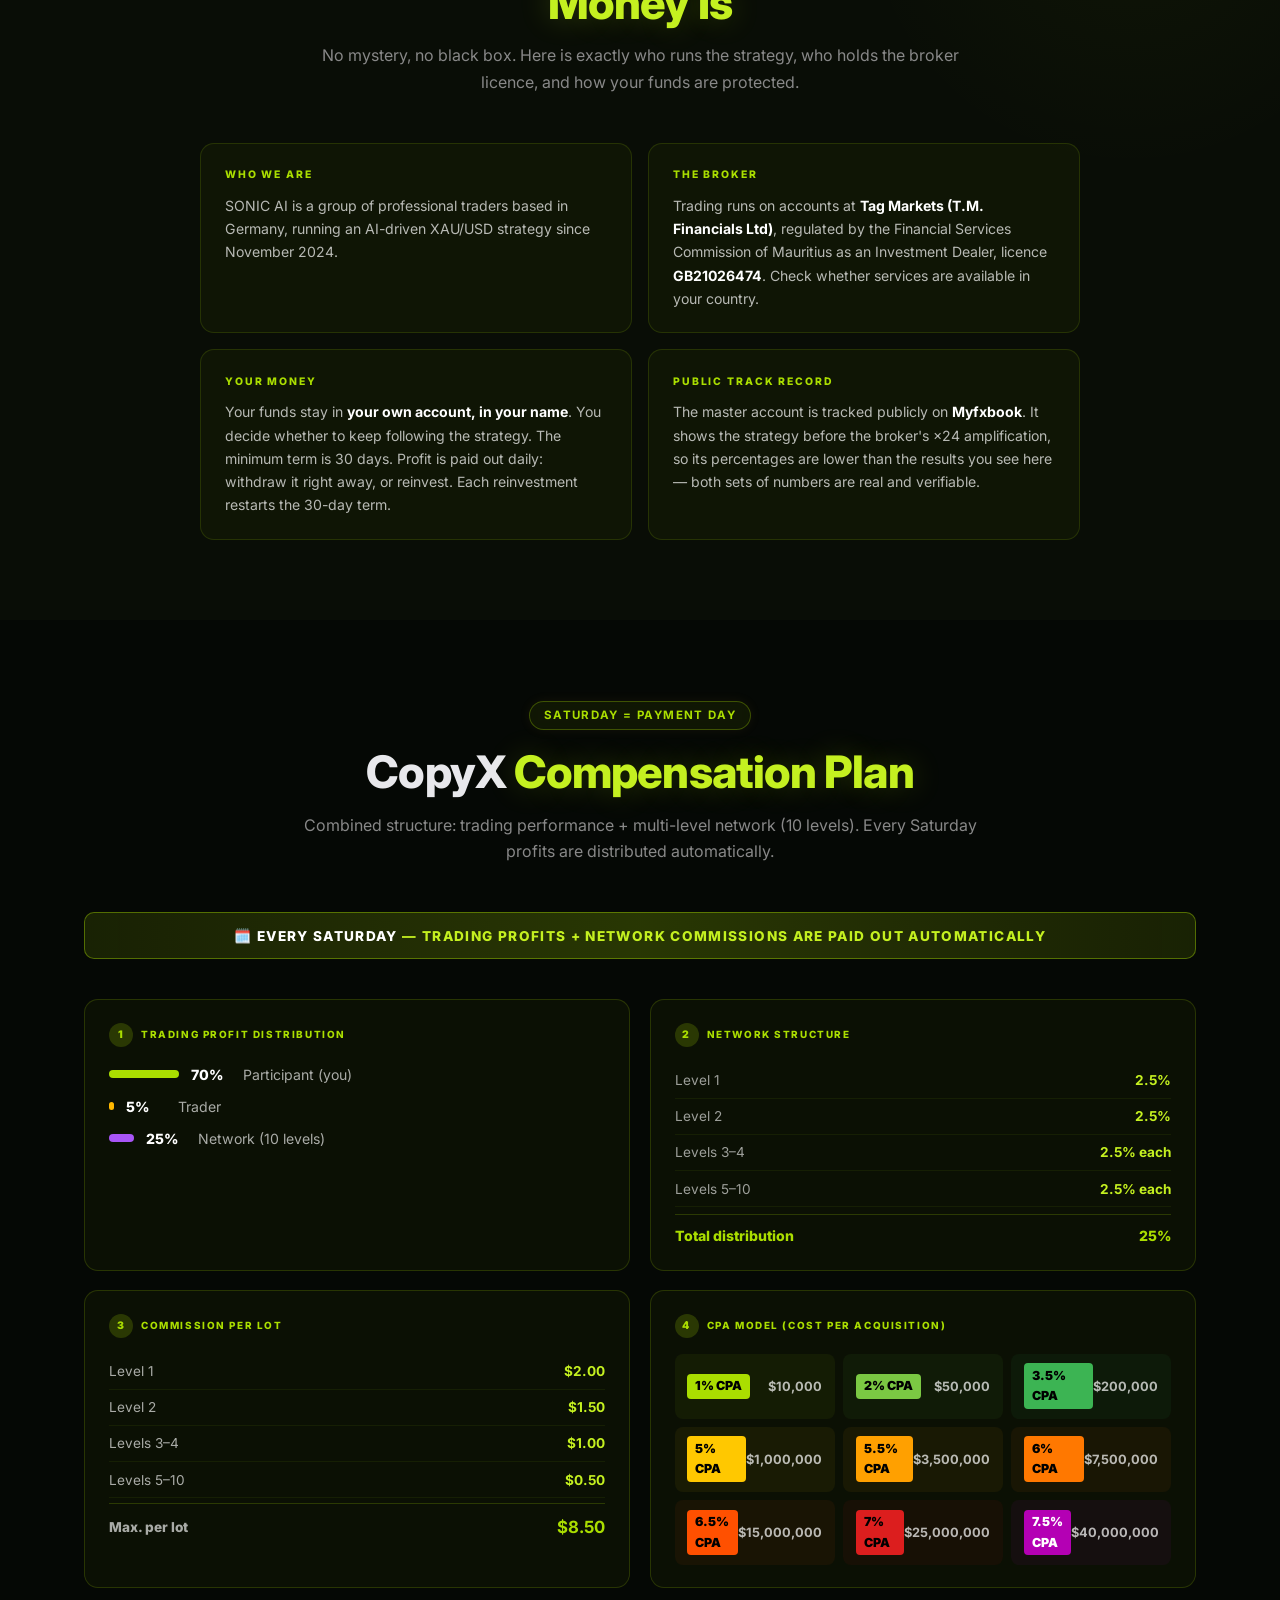
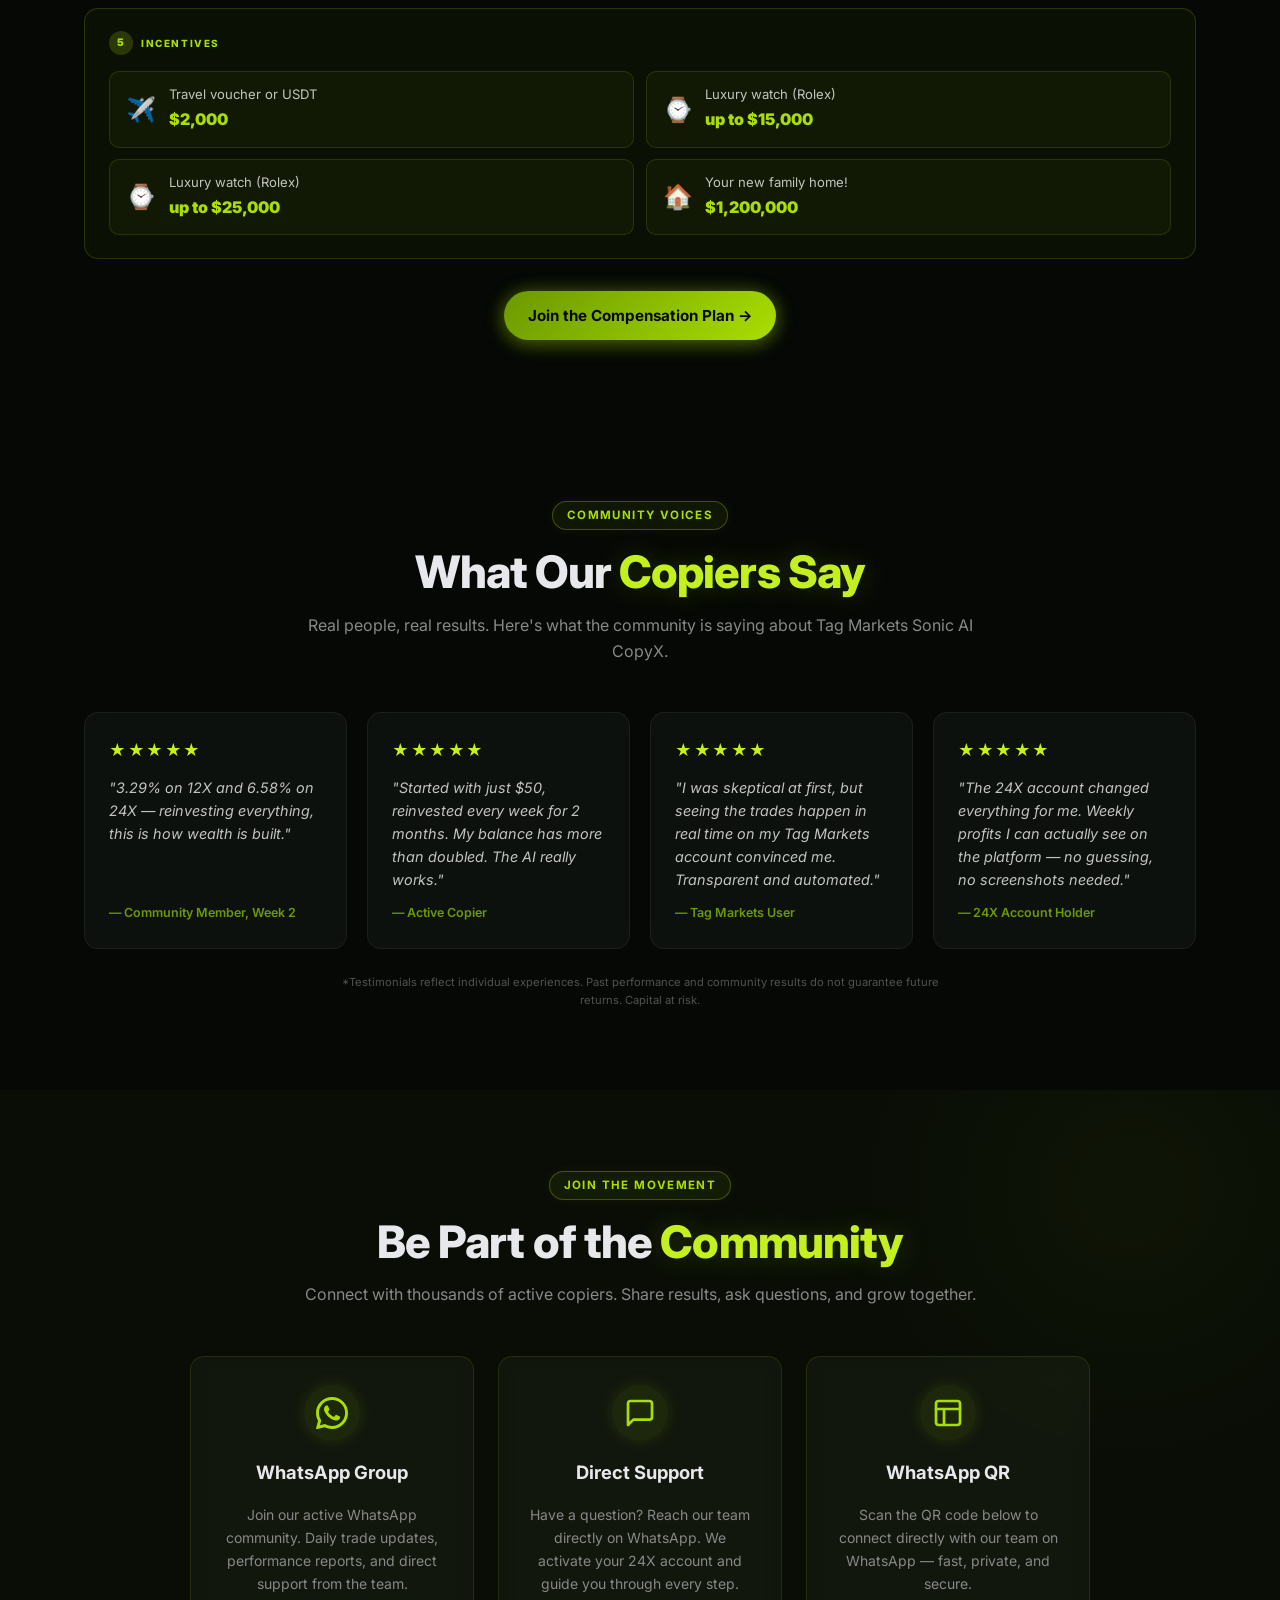
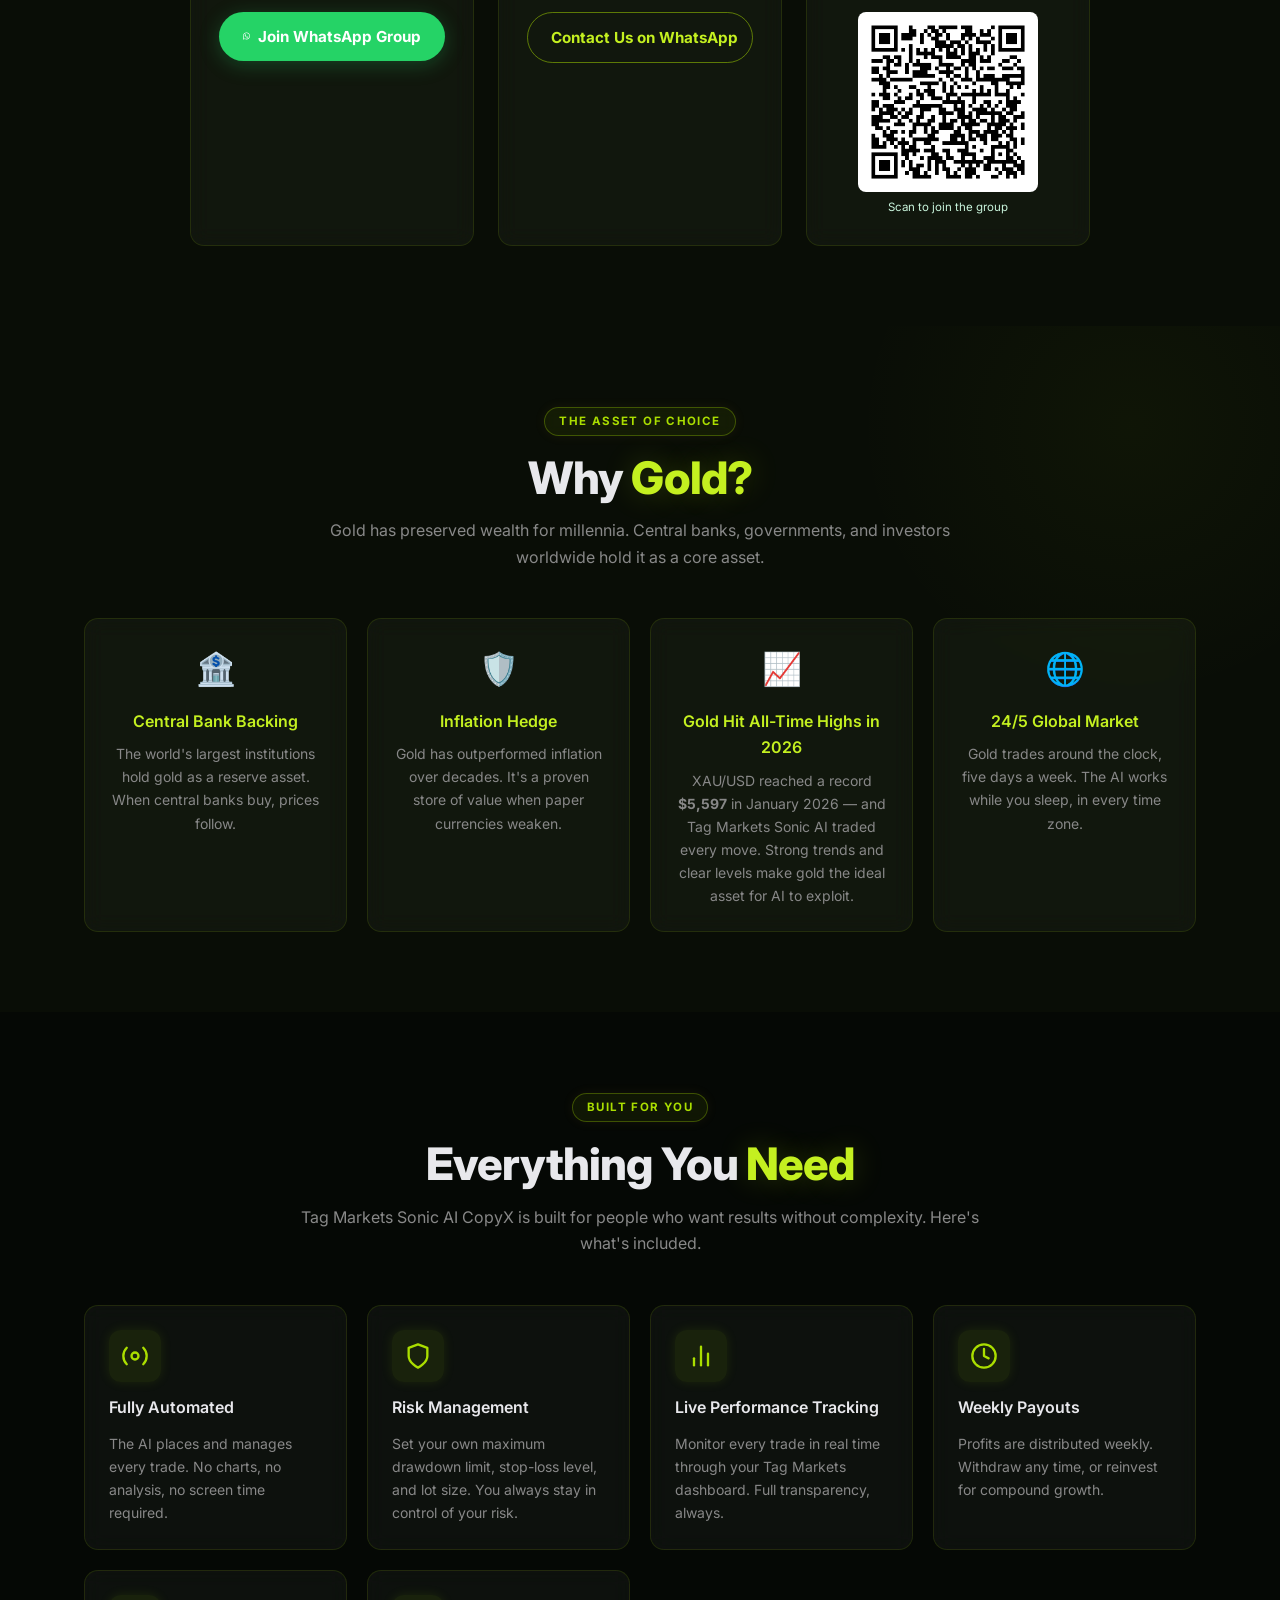
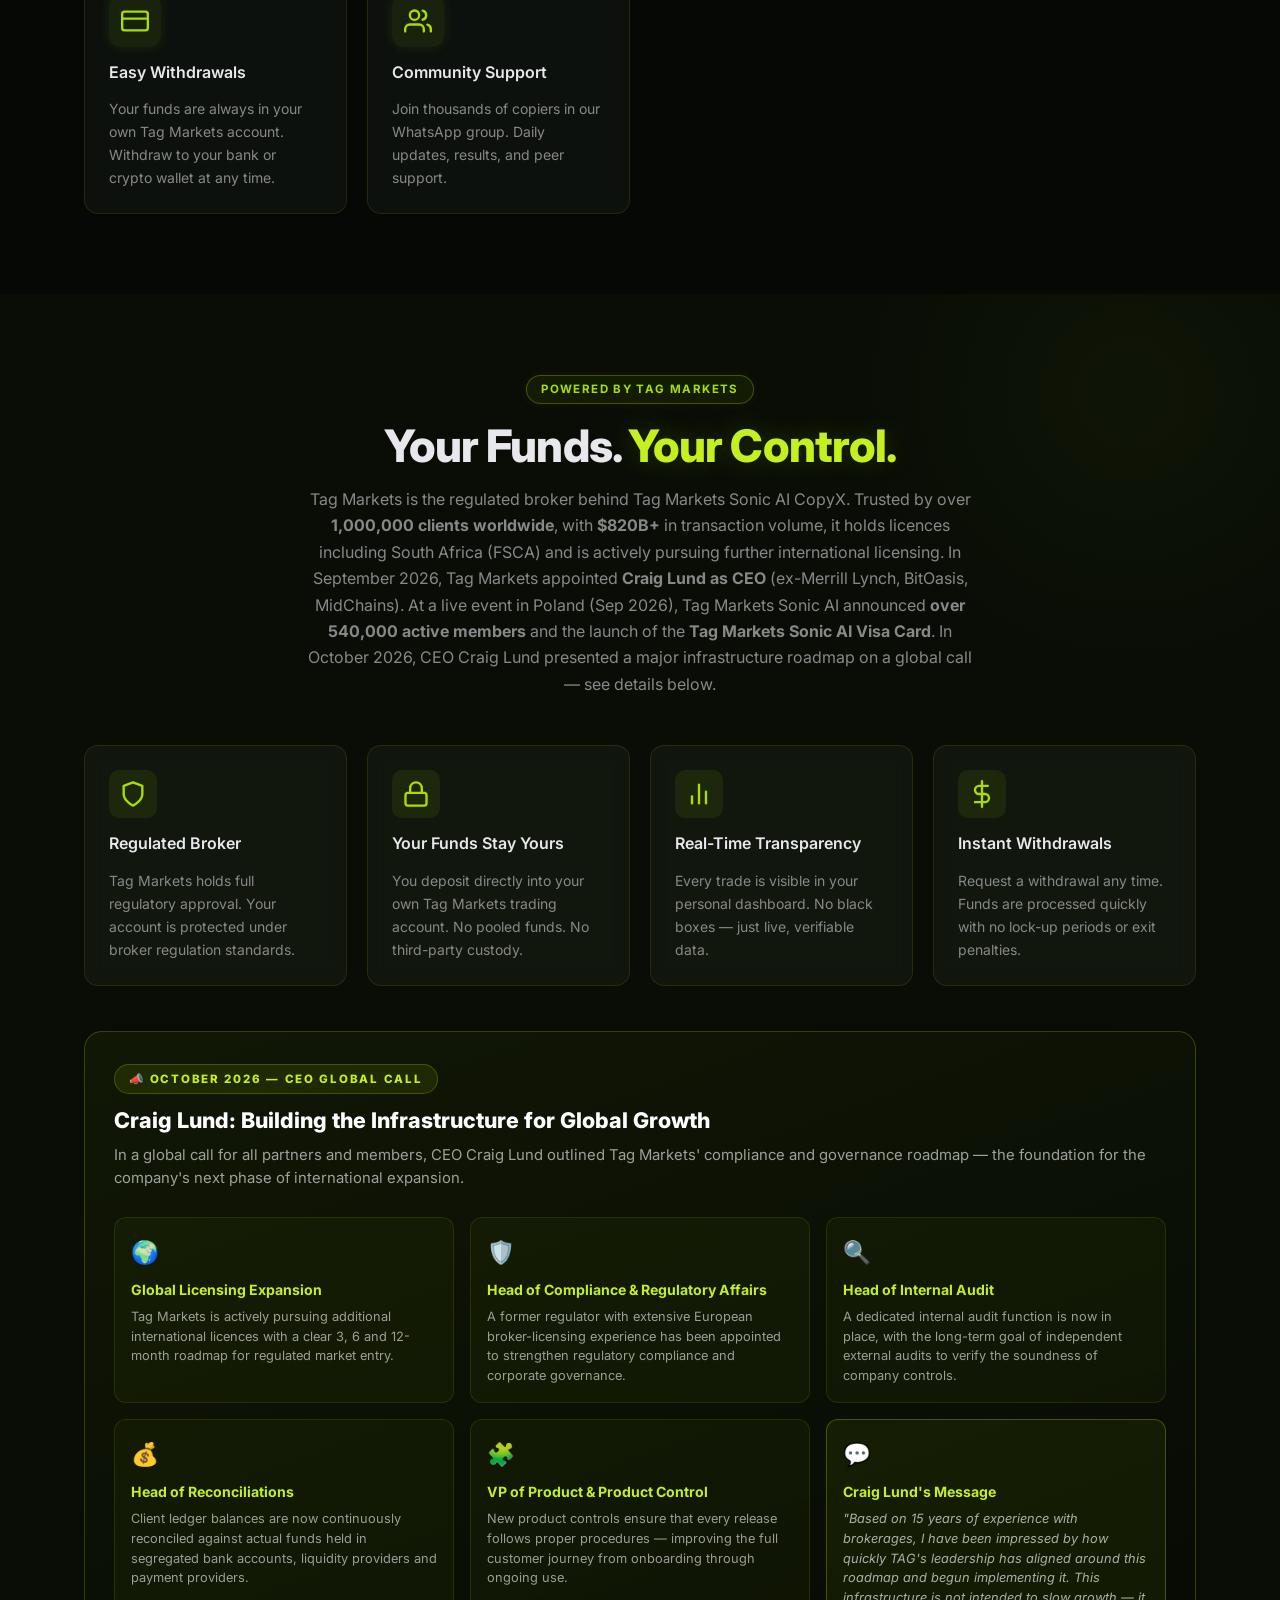
==== commit 59b760b2: "Update October 2026 final results: 22 trades, 19W/3L, 86.36%, +22.23% (24X), 20 consecutive months C" ====
--- a/index.html
+++ b/index.html
@@ -385,21 +385,21 @@
 </div>
 <div class="hero__live-results">
 <div class="live-label">
-<span class="pulse-dot"></span> Week Oct 6–10 — Latest Results
+<span class="pulse-dot"></span> October 2026 — Final Monthly Results
 </div>
 <div class="live-cards">
 <div class="live-card">
 <span class="live-card__badge">12X</span>
-<span class="live-card__value">+1.845%</span>
-<span class="live-card__label">This Week</span>
+<span class="live-card__value">+11.115%</span>
+<span class="live-card__label">Monthly Total</span>
 </div>
 <div class="live-card live-card--accent">
 <span class="live-card__badge">24X</span>
-<span class="live-card__value">+3.69%</span>
-<span class="live-card__label">This Week</span>
-</div>
-</div>
-<p class="live-disclaimer">*Week Oct 6–10, 2026. 6 trades, 4 wins, 2 losses. October MTD: +2.495% (12X) / +4.99% (24X), 75% win rate. Past performance does not guarantee future returns. Capital at risk.</p>
+<span class="live-card__value">+22.23%</span>
+<span class="live-card__label">Monthly Total</span>
+</div>
+</div>
+<p class="live-disclaimer">*October 2026 Final. 22 trades, 19 wins, 3 losses, 86.36% win rate. 20 consecutive winning months. Past performance does not guarantee future returns. Capital at risk.</p>
 </div>
 <div class="hero__stats">
 <div class="stat">
@@ -438,7 +438,7 @@
 <!-- ─── NEWS FLASH ─── -->
 <section class="news-flash" id="news">
 <div class="container">
-<p>📊 <strong>Week Oct 6–10:</strong> 6 trades, 4 wins, 2 losses — +1.845% (12X) / <strong>+3.69% gross</strong> (24X). 📅 <strong>October MTD:</strong> 8 trades, 6 wins, 2 losses, 75% win rate — +2.495% (12X) / <strong>+4.99% (24X)</strong>. 🏗️ <strong>CEO Craig Lund:</strong> Compliance roadmap + global licensing expansion underway. 💳 <strong>VISA Card LIVE!</strong> 🌍 <strong>540,000+ members.</strong> 🏆 <strong>September 2026:</strong> +20.46% (24X) — 19 consecutive winning months! 🎟️ <strong>October Promo:</strong> $3M raffle — 200 winners × $10,000.</p>
+<p>🏆 <strong>October 2026 Final:</strong> 22 trades, 19 wins, 3 losses, 86.36% win rate — +11.115% (12X) / <strong>+22.23% (24X)</strong>. 🔥 <strong>20 consecutive winning months!</strong> 🏗️ <strong>CEO Craig Lund:</strong> Compliance roadmap + global licensing expansion underway. 💳 <strong>VISA Card LIVE!</strong> 🌍 <strong>540,000+ members.</strong> 🏆 <strong>September 2026:</strong> +20.46% (24X). 🎟️ <strong>October Promo:</strong> $3M raffle — 200 winners × $10,000.</p>
 </div>
 </section>
 
@@ -733,7 +733,7 @@
 </div>
 <div class="social-proof-divider"></div>
 <div class="social-proof-item">
-<span class="social-proof-num">18 Months</span>
+<span class="social-proof-num">20 Months</span>
 <span class="social-proof-label">Consecutive winning months — verified</span>
 </div>
 <div class="social-proof-divider"></div>
@@ -894,40 +894,40 @@
 </div>
 </div>
 <div class="perf-card perf-card--monthly reveal">
-<div class="perf-card__week">OCTOBER 2026 — Month to Date (Oct 10)</div>
+<div class="perf-card__week">OCTOBER 2026 — Final Monthly Results</div>
 <div class="perf-monthly-stats">
 <div class="perf-monthly-row">
 <span class="perf-monthly-label">Total Trades</span>
-<span class="perf-monthly-value">8</span>
+<span class="perf-monthly-value">22</span>
 </div>
 <div class="perf-monthly-row">
 <span class="perf-monthly-label">Wins</span>
-<span class="perf-monthly-value green">6</span>
+<span class="perf-monthly-value green">19</span>
 </div>
 <div class="perf-monthly-row">
 <span class="perf-monthly-label">Losses</span>
-<span class="perf-monthly-value">2</span>
+<span class="perf-monthly-value">3</span>
 </div>
 <div class="perf-monthly-row">
 <span class="perf-monthly-label">Win Rate</span>
-<span class="perf-monthly-winrate">75%</span>
+<span class="perf-monthly-winrate">86.36%</span>
 </div>
 </div>
 <div class="perf-card__results">
 <div class="perf-result">
 <span class="perf-result__badge">12X</span>
-<span class="perf-result__value">+2.495%</span>
-<span class="perf-result__net">Netto (70%): +1.75%</span>
+<span class="perf-result__value">+11.115%</span>
+<span class="perf-result__net">Netto (70%): +7.78%</span>
 </div>
 <div class="perf-result perf-result--accent">
 <span class="perf-result__badge perf-result__badge--accent">24X</span>
-<span class="perf-result__value">+4.99%</span>
-<span class="perf-result__net">Netto (70%): +3.49%</span>
+<span class="perf-result__value">+22.23%</span>
+<span class="perf-result__net">Netto (70%): +15.56%</span>
 </div>
 </div>
 <div class="perf-card__note">
 <svg xmlns="http://www.w3.org/2000/svg" width="14" height="14" viewBox="0 0 24 24" fill="none" stroke="currentColor" stroke-width="2" stroke-linecap="round" stroke-linejoin="round"><polyline points="20 6 9 17 4 12"/></svg>
-October MTD — 8 Trades, 75% Win Rate
+October 2026 Final — 22 Trades, 86.36% Win Rate
 </div>
 </div>
 <div class="perf-card perf-card--monthly reveal">
@@ -1120,7 +1120,7 @@
 <svg xmlns="http://www.w3.org/2000/svg" width="32" height="32" viewBox="0 0 24 24" fill="none" stroke="currentColor" stroke-width="1.8" stroke-linecap="round" stroke-linejoin="round"><polyline points="22 12 18 12 15 21 9 3 6 12 2 12"/></svg>
 </div>
 <h4>18 Consecutive Winning Months</h4>
-<p>Every monthly result independently verifiable. No cherry-picked data, no hidden losing months — 18 wins in a row, all on record.</p>
+<p>Every monthly result independently verifiable. No cherry-picked data, no hidden losing months — 20 wins in a row, all on record.</p>
 </div>
 <div class="trust-card">
 <div class="trust-card__icon">
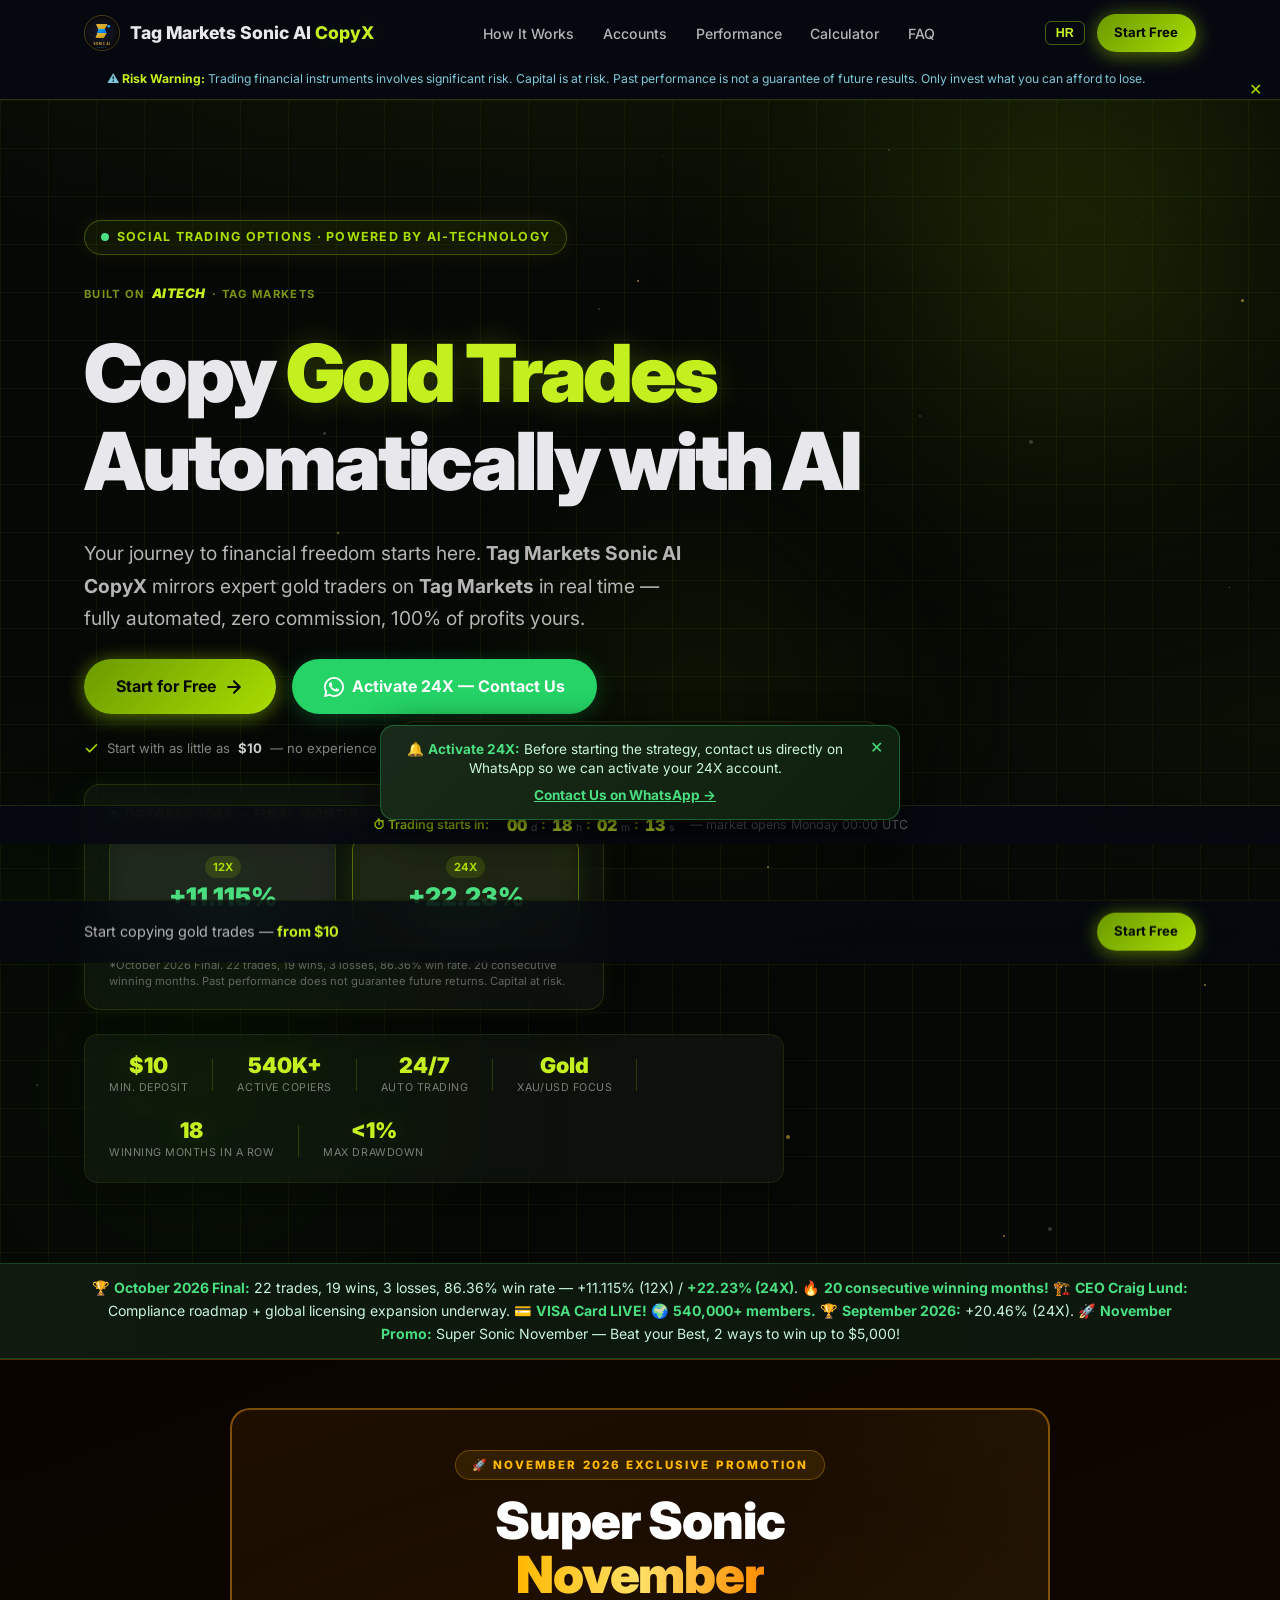
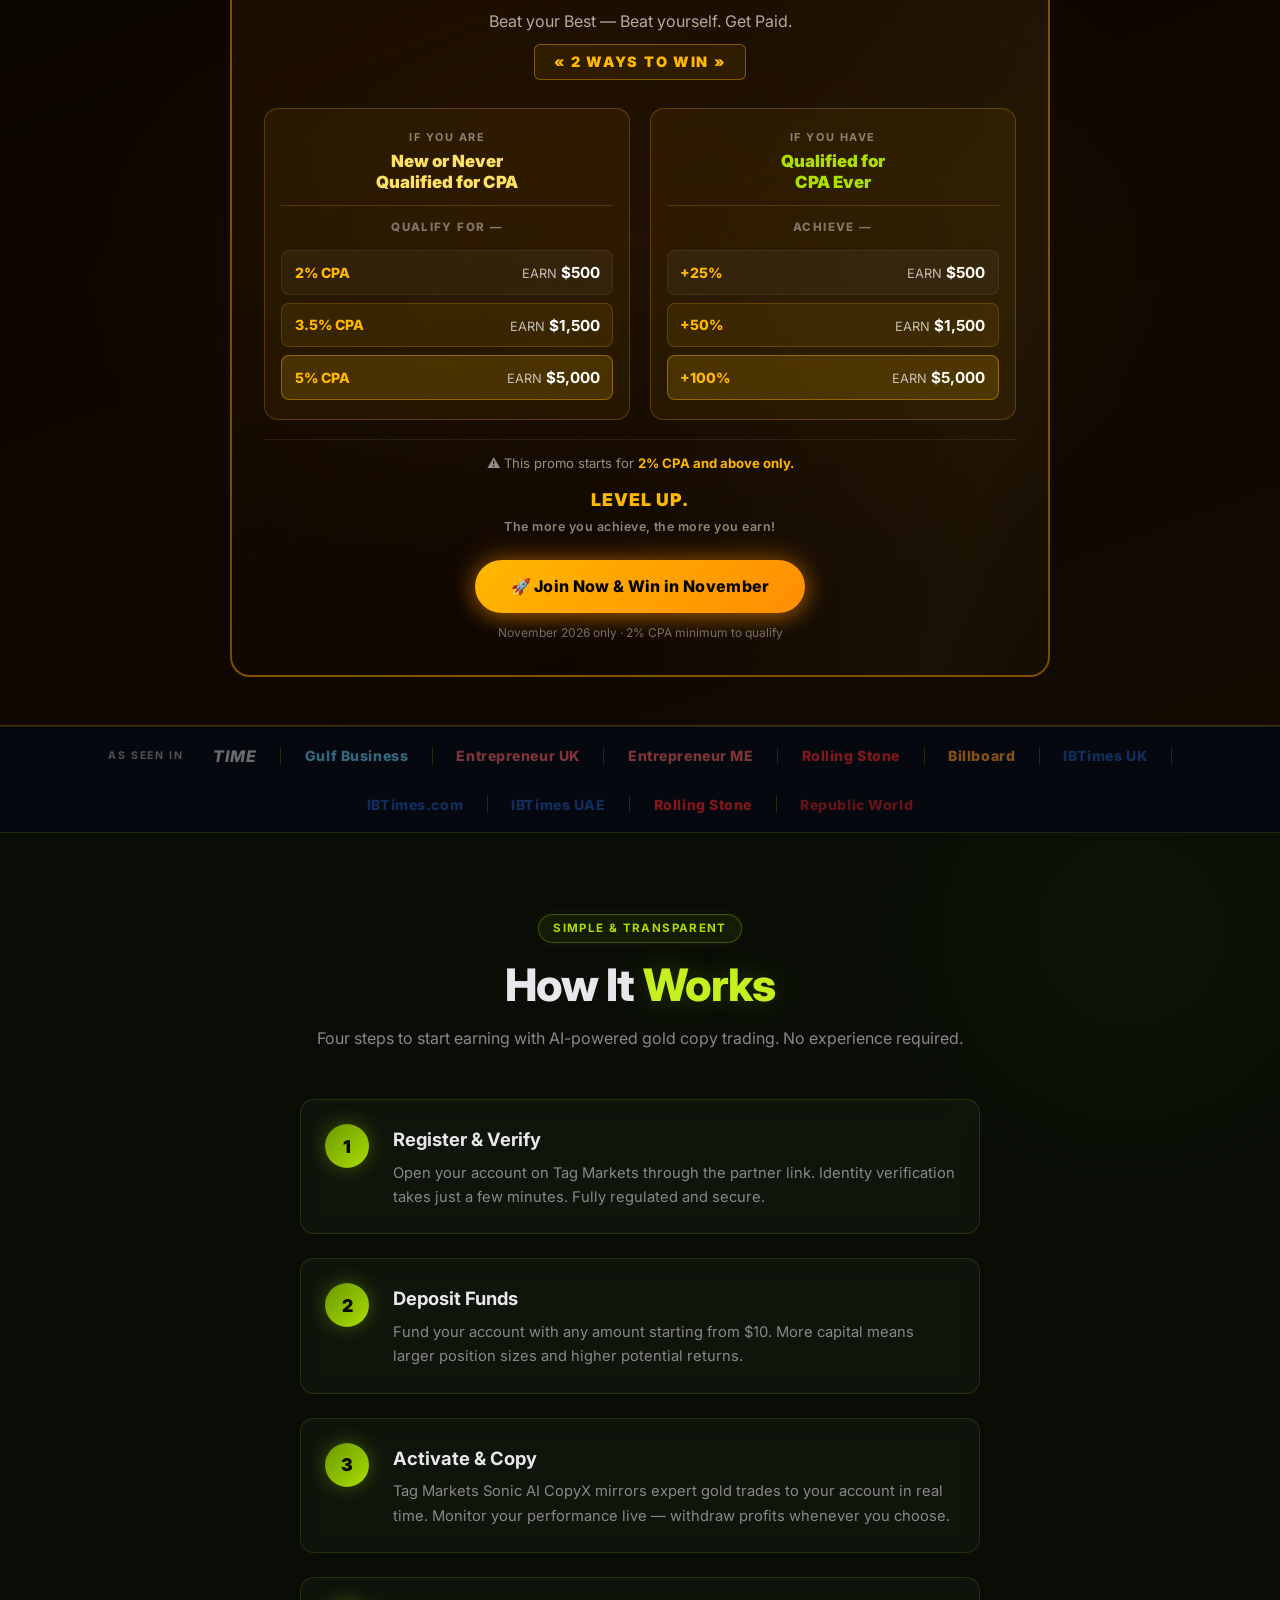
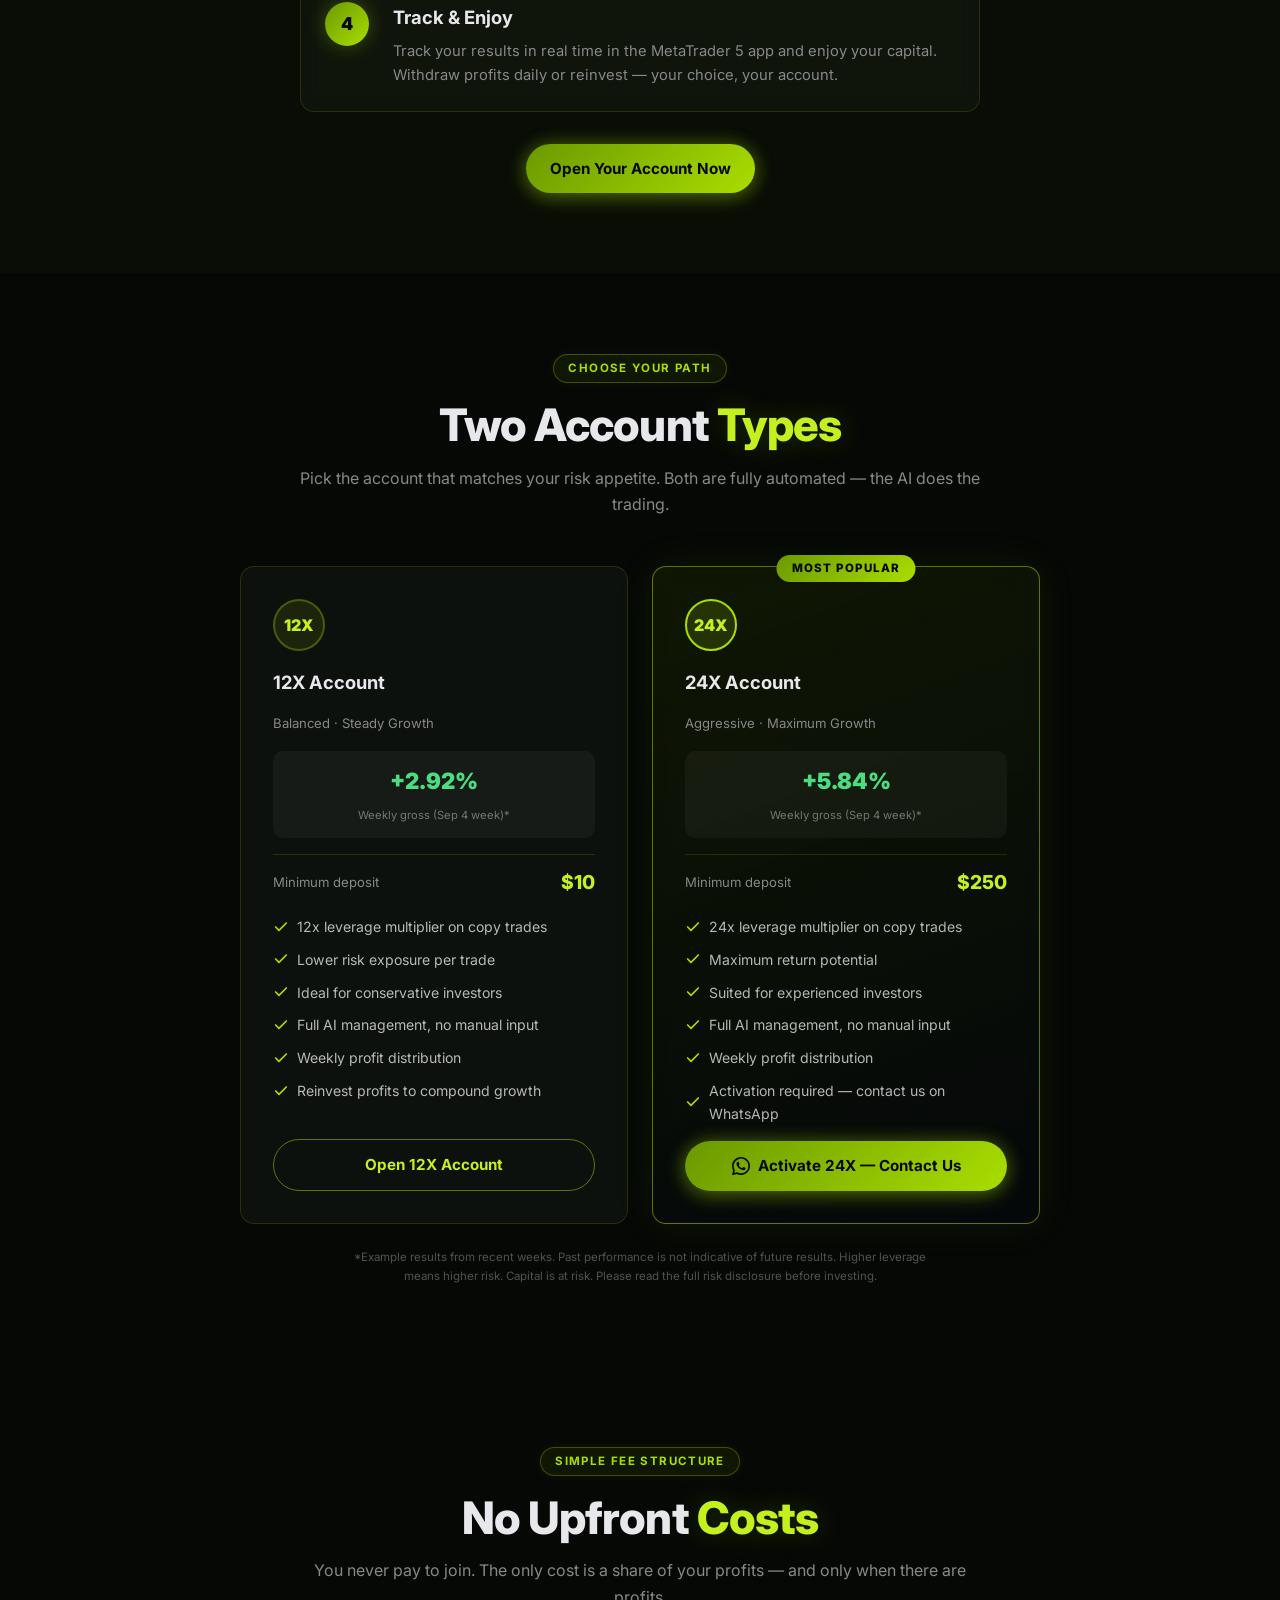
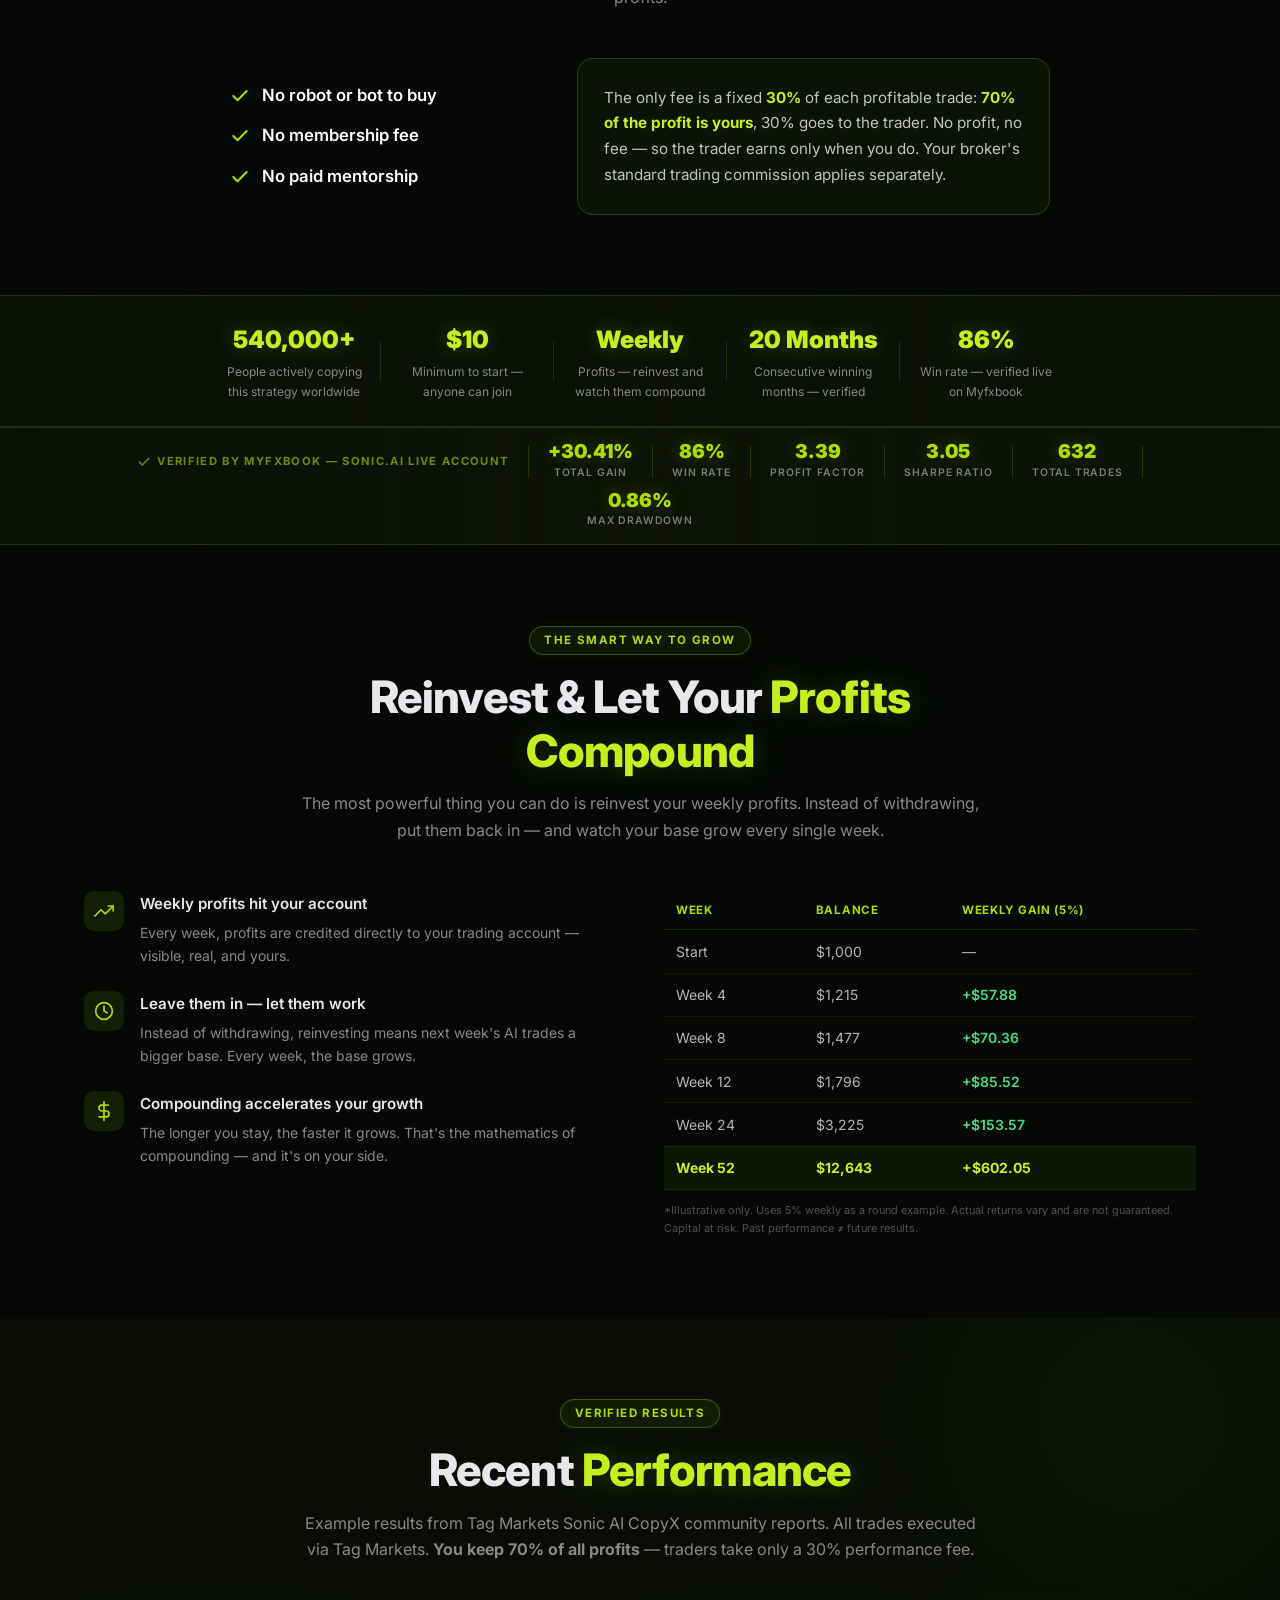
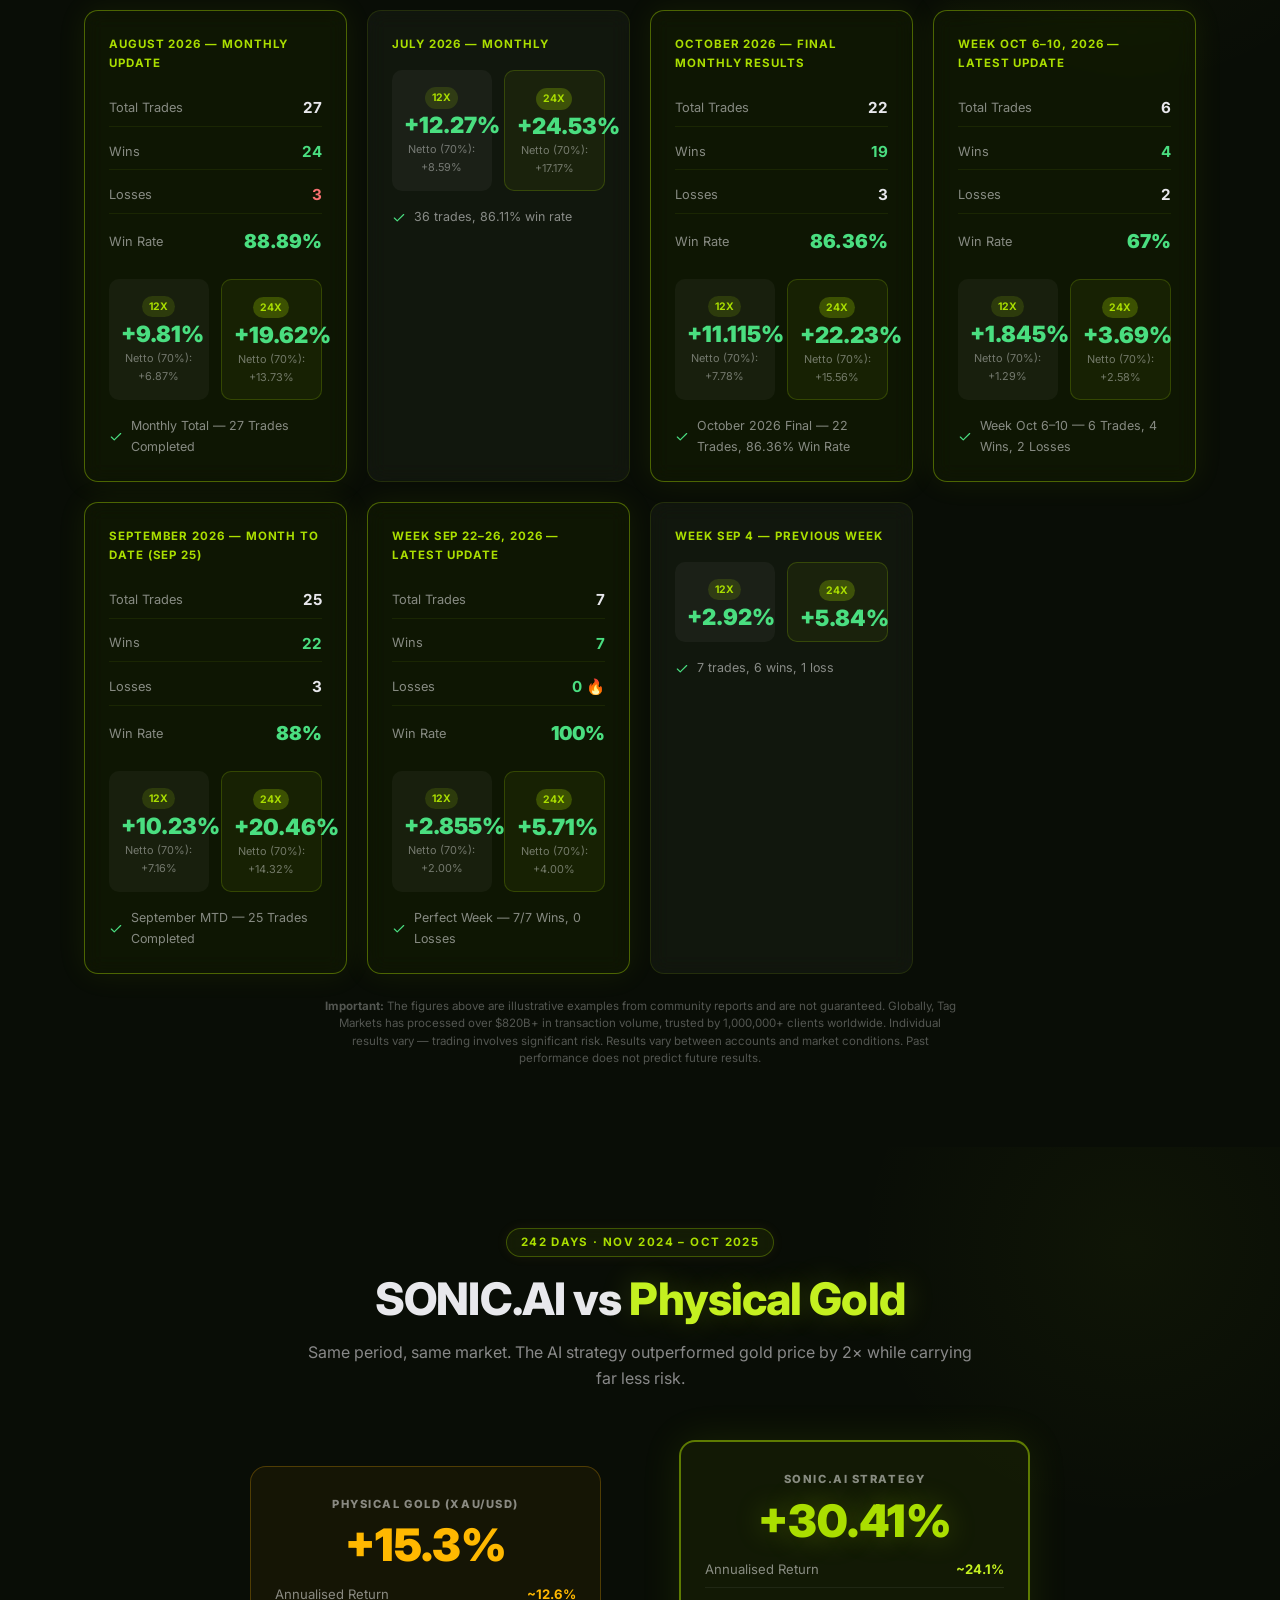
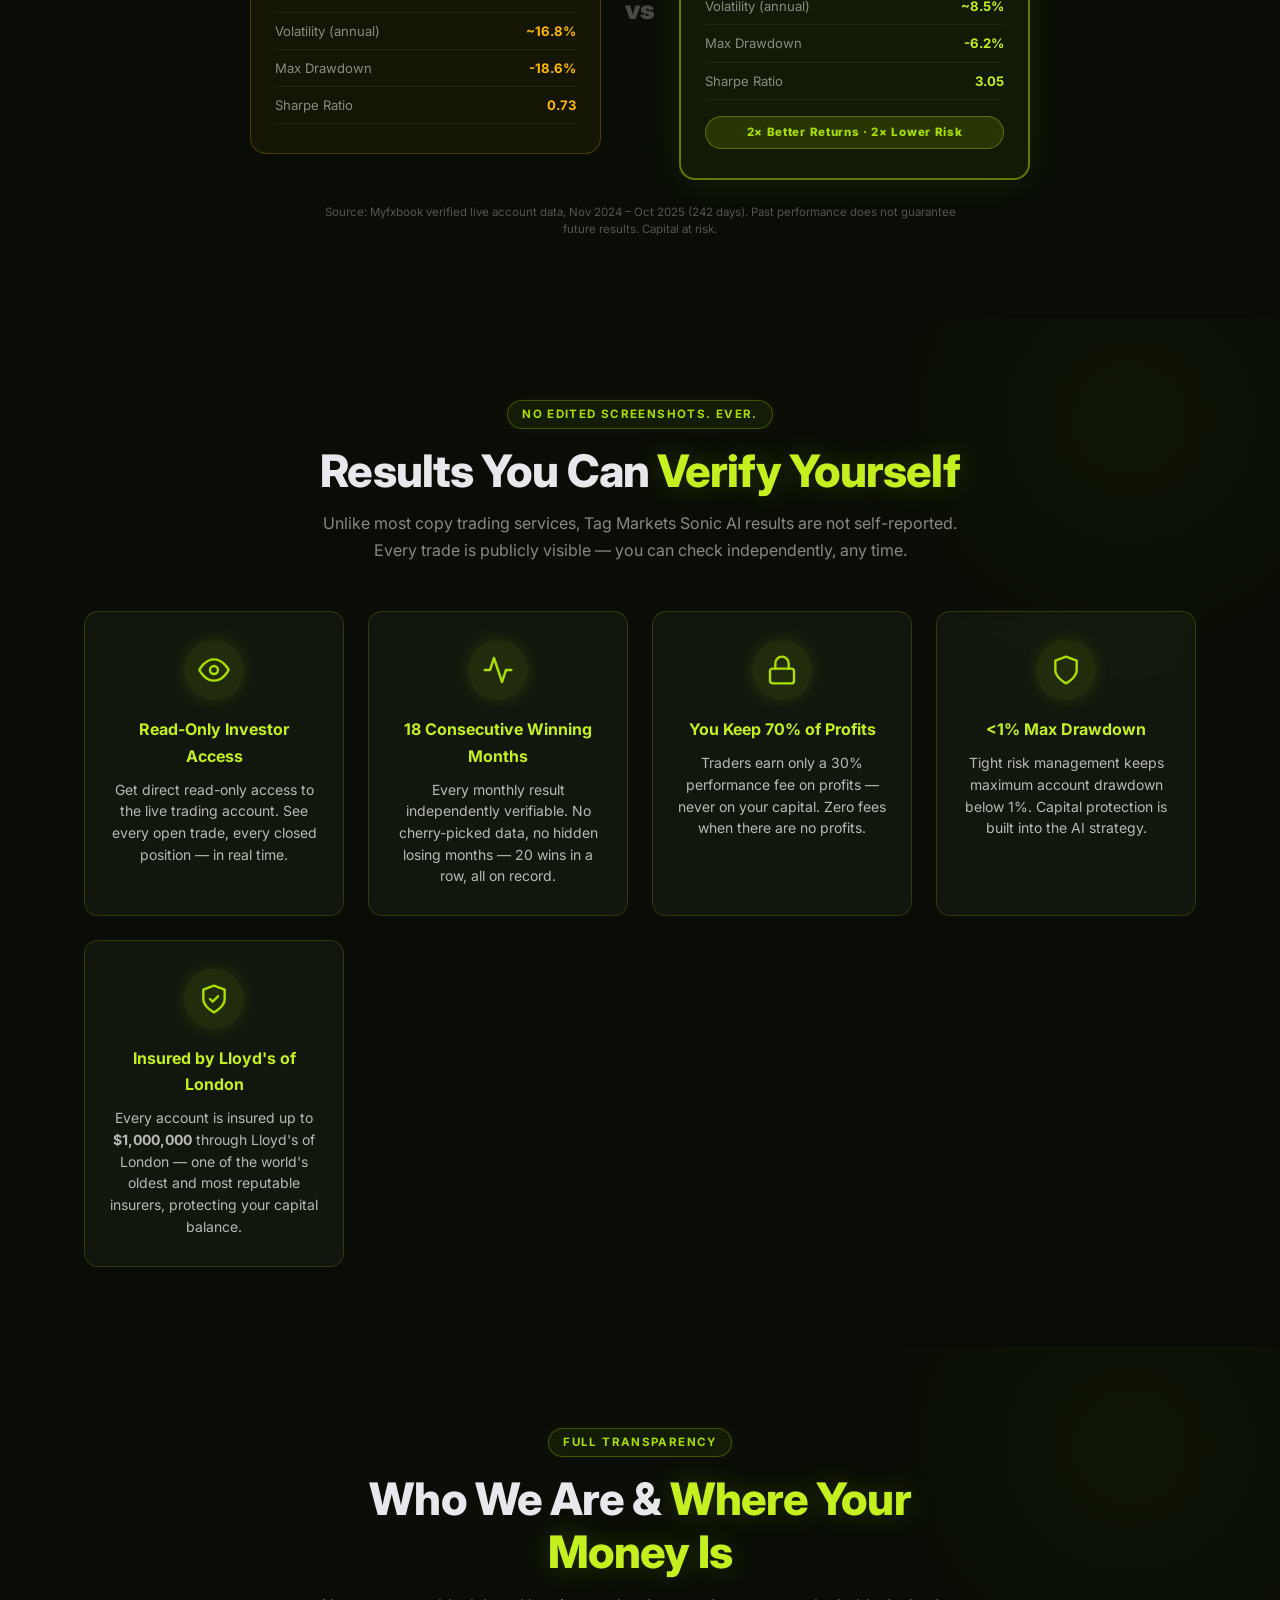
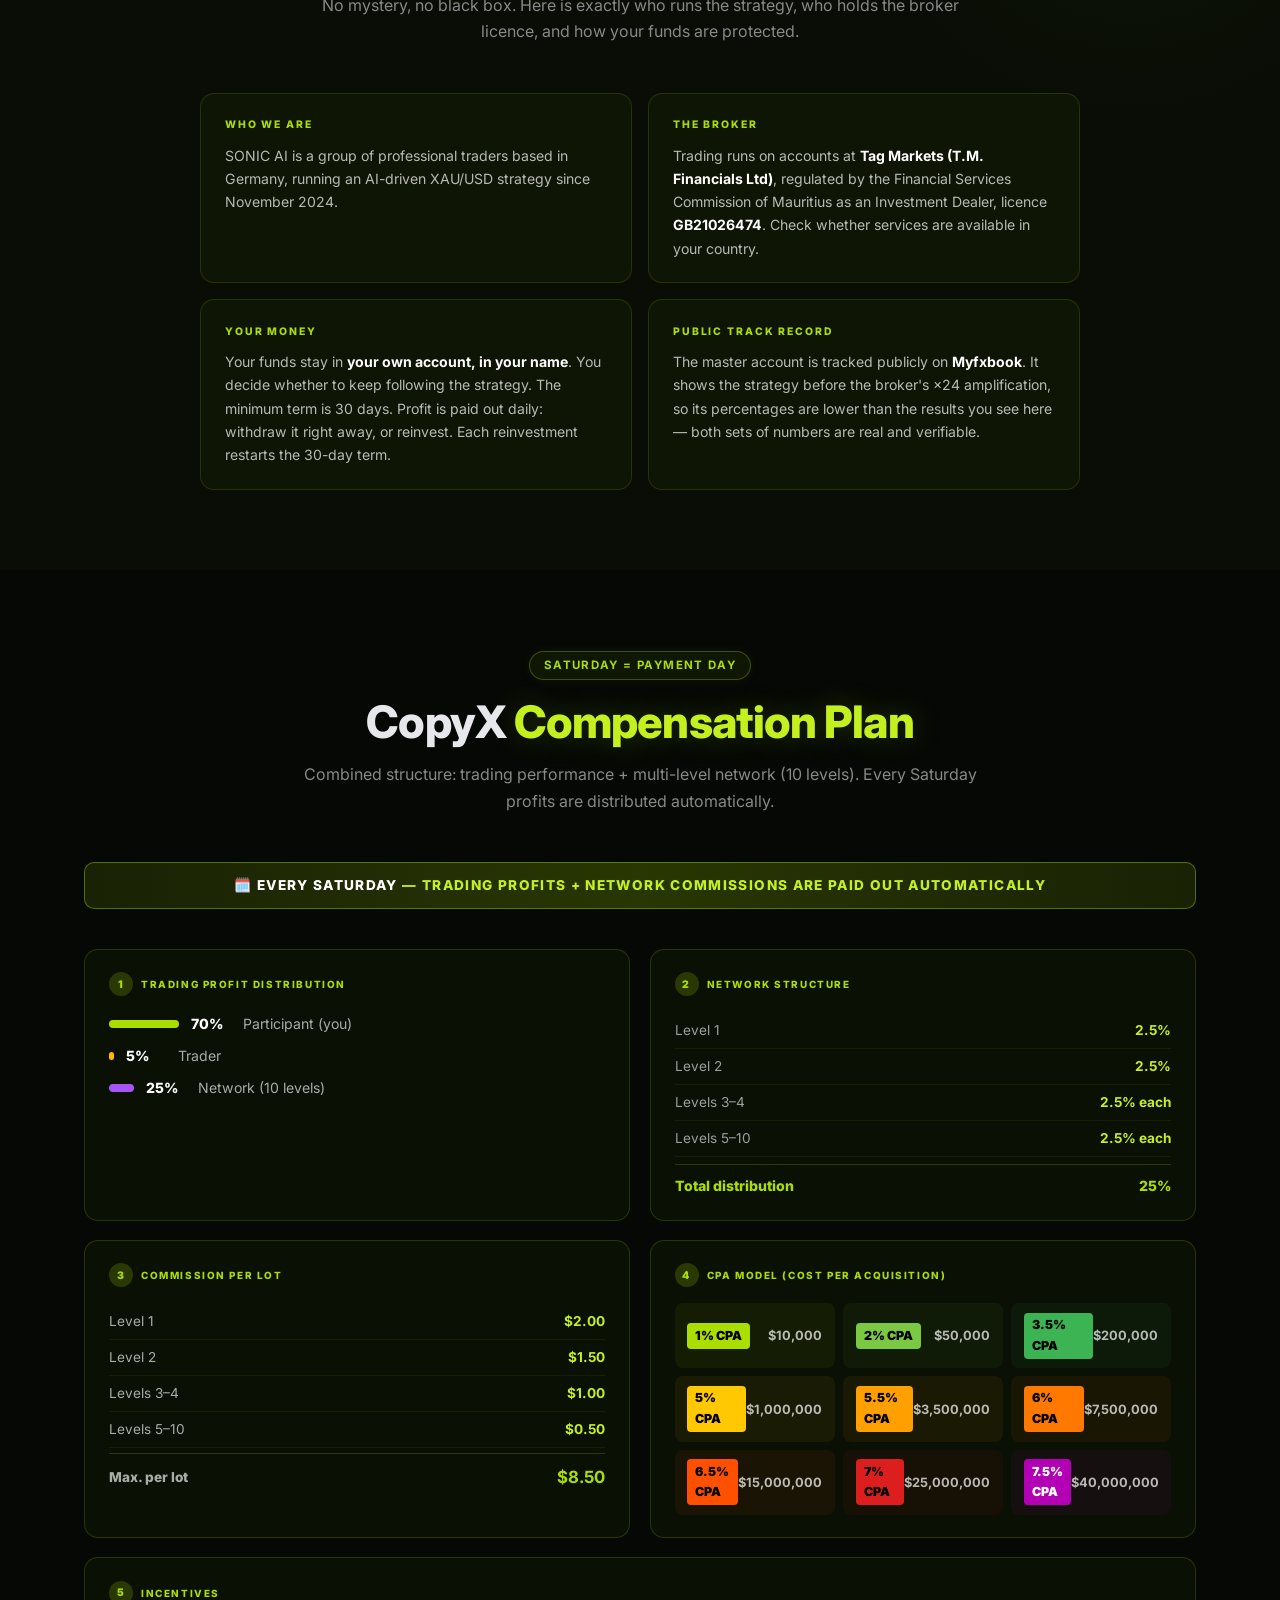
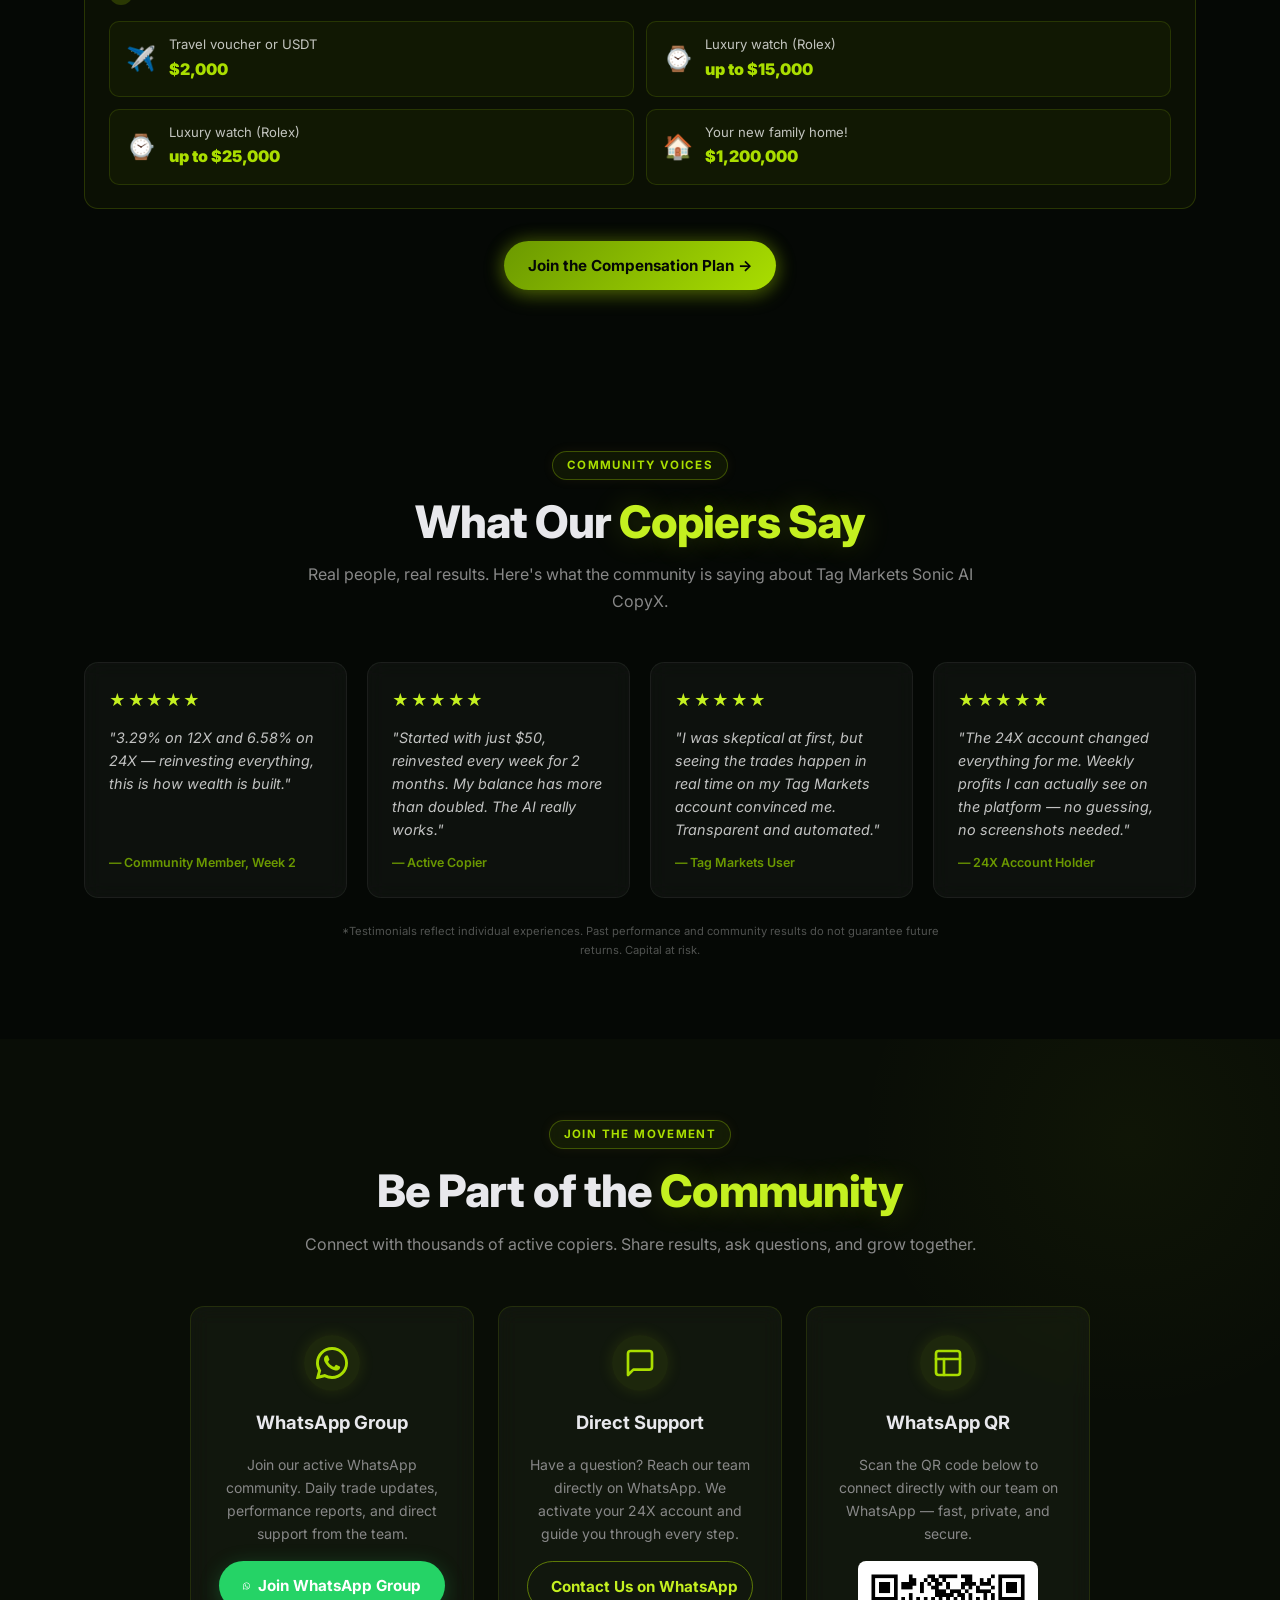
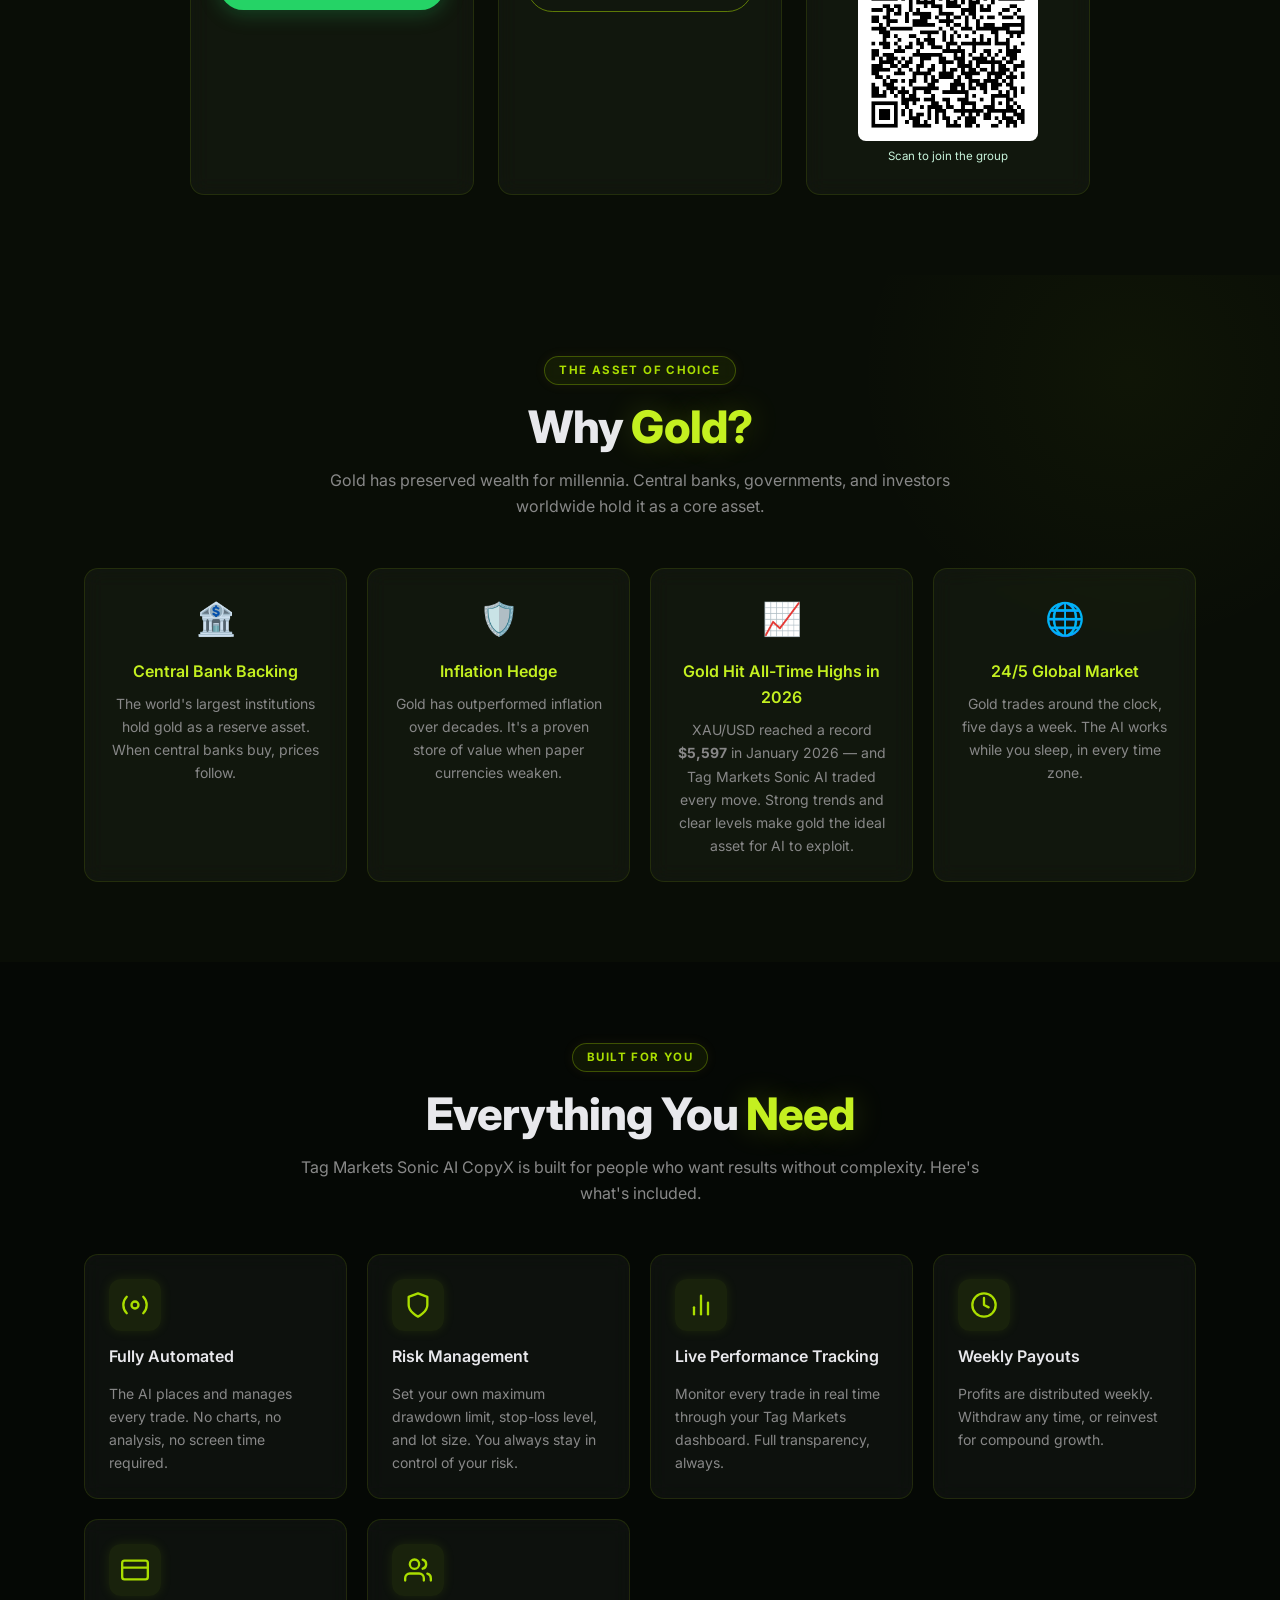
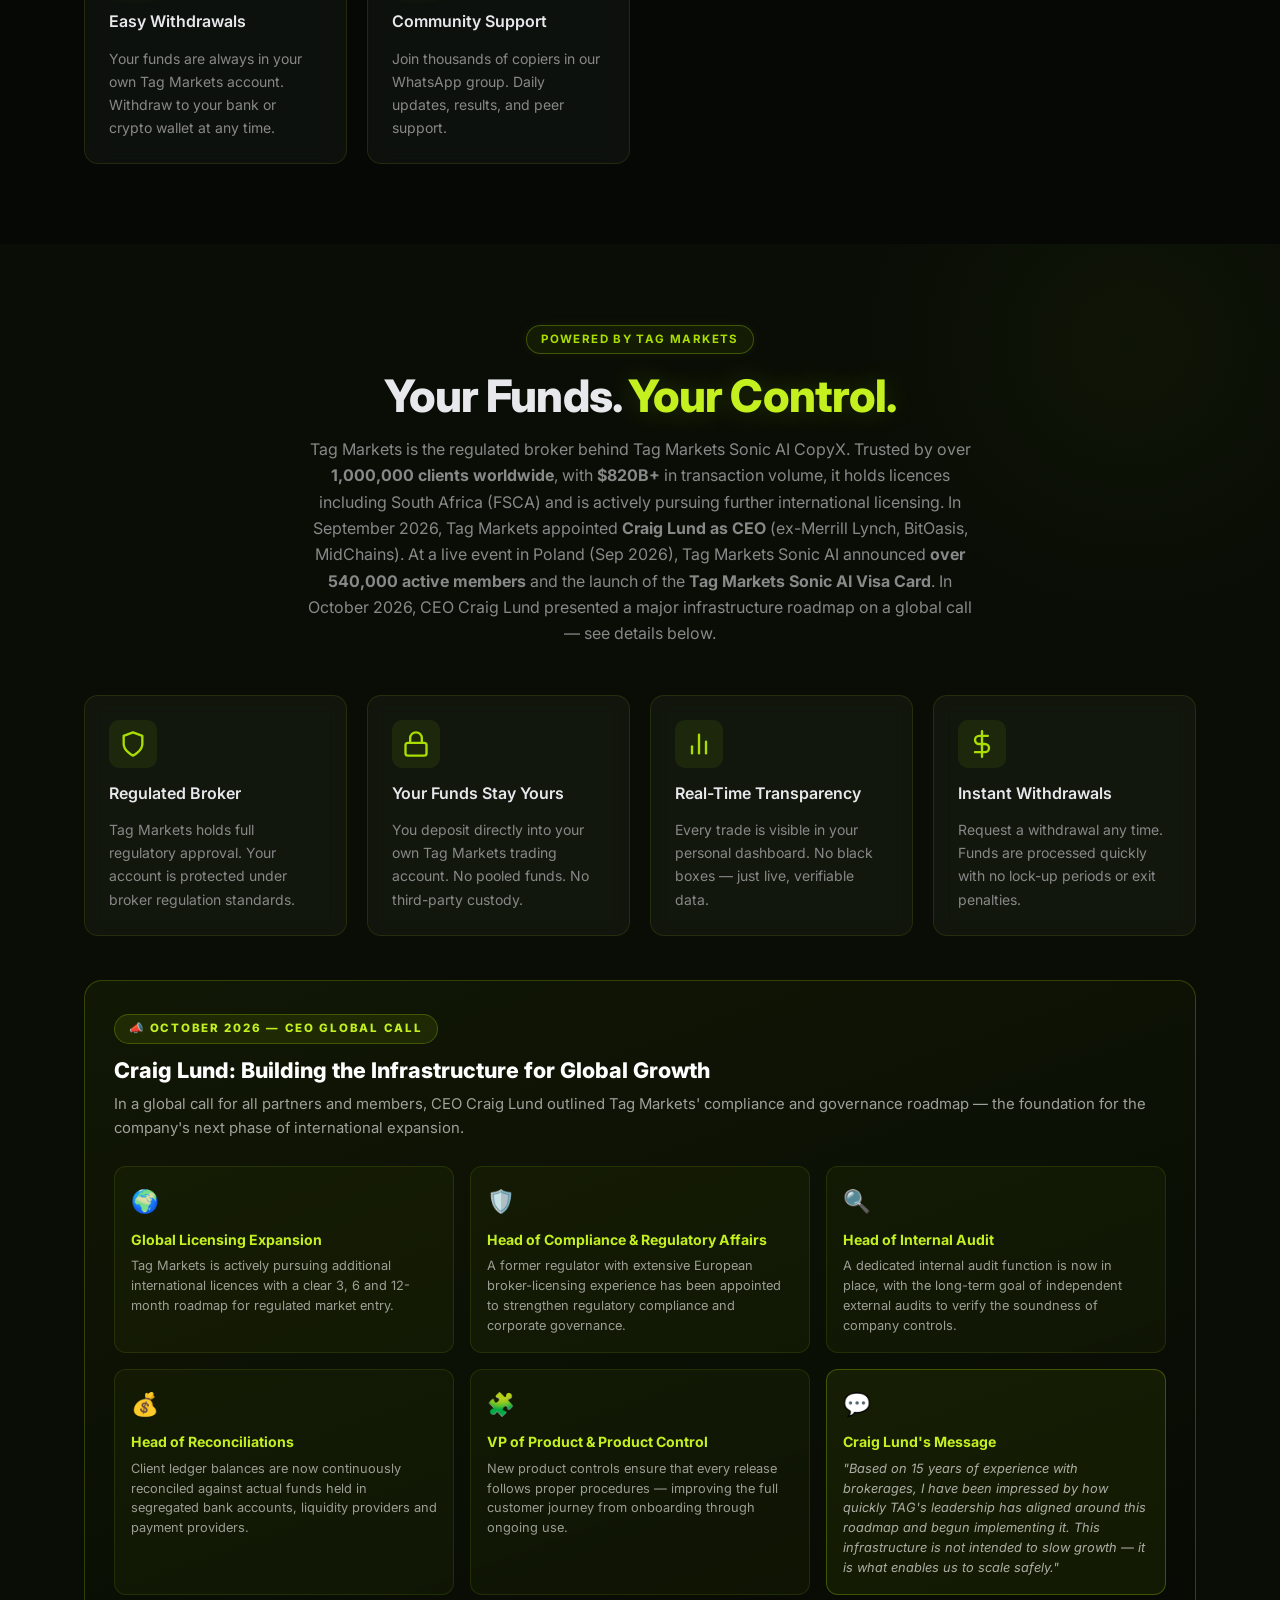
==== commit 71e18b0d: "Replace October promo with Super Sonic November promo Co-Authored-By: Claude Sonnet 4.6 <noreply@ant" ====
--- a/index.html
+++ b/index.html
@@ -298,6 +298,28 @@
 .official-link-card__body span{font-size:.78rem;color:rgba(255,255,255,.5)}
 .official-link-card__arrow{flex-shrink:0;color:rgba(170,222,0,.6)}
 @media(max-width:640px){.official-links-grid{grid-template-columns:1fr}}
+/* November Promo */
+.nov-ways-badge{display:inline-block;font-size:.9rem;font-weight:900;letter-spacing:.12em;color:#FFB800;border:1px solid rgba(255,184,0,.4);border-radius:6px;padding:.3rem 1.2rem;margin-top:.6rem;background:rgba(255,184,0,.08)}
+.nov-grid{display:grid;grid-template-columns:1fr 1fr;gap:1.2rem;margin:1.8rem 0 1.2rem}
+.nov-col{background:rgba(255,184,0,.06);border:1px solid rgba(255,184,0,.25);border-radius:14px;padding:1.2rem 1rem;display:flex;flex-direction:column;gap:.8rem}
+.nov-col__header{text-align:center;padding-bottom:.8rem;border-bottom:1px solid rgba(255,184,0,.2)}
+.nov-col__tag{font-size:.68rem;font-weight:700;letter-spacing:.14em;text-transform:uppercase;color:rgba(255,255,255,.45);margin-bottom:.3rem}
+.nov-col__title{font-size:1.05rem;font-weight:900;color:#fff;line-height:1.2}
+.nov-col__header--new .nov-col__title{color:#FFE066}
+.nov-col__header--qual .nov-col__title{color:#AADE00}
+.nov-col__label{font-size:.72rem;font-weight:800;letter-spacing:.12em;text-transform:uppercase;color:rgba(255,255,255,.4);text-align:center}
+.nov-rows{display:flex;flex-direction:column;gap:.5rem}
+.nov-row{display:flex;justify-content:space-between;align-items:center;padding:.55rem .8rem;background:rgba(255,255,255,.04);border-radius:8px;border:1px solid rgba(255,255,255,.07)}
+.nov-row--mid{background:rgba(255,184,0,.08);border-color:rgba(255,184,0,.2)}
+.nov-row--top{background:rgba(255,184,0,.16);border-color:rgba(255,184,0,.4)}
+.nov-row__cpa{font-size:.88rem;font-weight:800;color:#FFB800}
+.nov-row__earn{font-size:.8rem;color:rgba(255,255,255,.7)}
+.nov-row__earn strong{color:#fff;font-size:.95rem}
+.nov-footer-note{text-align:center;font-size:.82rem;color:rgba(255,255,255,.55);padding:.8rem 0 .2rem;border-top:1px solid rgba(255,255,255,.08)}
+.nov-footer-note strong{color:#FFB800}
+.nov-levelup{text-align:center;font-size:1.1rem;font-weight:900;letter-spacing:.06em;color:#FFB800;margin:.4rem 0 1.4rem;text-transform:uppercase}
+.nov-levelup span{display:block;font-size:.78rem;font-weight:600;letter-spacing:.04em;color:rgba(255,255,255,.5);text-transform:none;margin-top:.2rem}
+@media(max-width:500px){.nov-grid{grid-template-columns:1fr}}
 </style>
 </head>
 <body>
@@ -438,77 +460,71 @@
 <!-- ─── NEWS FLASH ─── -->
 <section class="news-flash" id="news">
 <div class="container">
-<p>🏆 <strong>October 2026 Final:</strong> 22 trades, 19 wins, 3 losses, 86.36% win rate — +11.115% (12X) / <strong>+22.23% (24X)</strong>. 🔥 <strong>20 consecutive winning months!</strong> 🏗️ <strong>CEO Craig Lund:</strong> Compliance roadmap + global licensing expansion underway. 💳 <strong>VISA Card LIVE!</strong> 🌍 <strong>540,000+ members.</strong> 🏆 <strong>September 2026:</strong> +20.46% (24X). 🎟️ <strong>October Promo:</strong> $3M raffle — 200 winners × $10,000.</p>
-</div>
-</section>
-
-<!-- ─── OCTOBER PROMO ─── -->
-<section class="promo-section" id="october-promo">
+<p>🏆 <strong>October 2026 Final:</strong> 22 trades, 19 wins, 3 losses, 86.36% win rate — +11.115% (12X) / <strong>+22.23% (24X)</strong>. 🔥 <strong>20 consecutive winning months!</strong> 🏗️ <strong>CEO Craig Lund:</strong> Compliance roadmap + global licensing expansion underway. 💳 <strong>VISA Card LIVE!</strong> 🌍 <strong>540,000+ members.</strong> 🏆 <strong>September 2026:</strong> +20.46% (24X). 🚀 <strong>November Promo:</strong> Super Sonic November — Beat your Best, 2 ways to win up to $5,000!</p>
+</div>
+</section>
+
+<!-- ─── NOVEMBER PROMO ─── -->
+<section class="promo-section" id="november-promo">
 <div class="container">
 <div class="promo-banner">
   <div class="promo-top">
-    <div class="promo-eyebrow">🔥 October 2026 Exclusive Promotion</div>
-    <h2 class="promo-title">Tag Markets Sonic AI<br><span>October Promo</span></h2>
-    <p class="promo-subtitle">Win big — just by growing your team this month</p>
+    <div class="promo-eyebrow">🚀 November 2026 Exclusive Promotion</div>
+    <h2 class="promo-title">Super Sonic<br><span>November</span></h2>
+    <p class="promo-subtitle">Beat your Best &mdash; Beat yourself. Get Paid.</p>
+    <div class="nov-ways-badge">« 2 WAYS TO WIN »</div>
   </div>
-  <div class="promo-prize">
-    <div class="promo-prize__amount">$3,000,000</div>
-    <div class="promo-prize__label">Total Prize Pool — Distributed</div>
-    <div class="promo-prize__detail">200 raffle winners · Each wins <span>$10,000</span></div>
-  </div>
-  <div class="promo-how">
-    <div class="promo-how__title">🎟️ How to earn raffle tickets — sponsor new frontlines (min. $250 each)</div>
-    <div class="promo-tiers">
-      <div class="tier">
-        <div class="tier__icon">🎟️</div>
-        <div class="tier__frontlines">2</div>
-        <div class="tier__fl-label">Frontlines</div>
-        <div class="tier__arrow">↓</div>
-        <div class="tier__tickets">1</div>
-        <div class="tier__t-label">Ticket</div>
+  <div class="nov-grid">
+    <div class="nov-col">
+      <div class="nov-col__header nov-col__header--new">
+        <div class="nov-col__tag">If you are</div>
+        <div class="nov-col__title">New or Never<br>Qualified for CPA</div>
       </div>
-      <div class="tier">
-        <div class="tier__icon">🎟️🎟️</div>
-        <div class="tier__frontlines">4</div>
-        <div class="tier__fl-label">Frontlines</div>
-        <div class="tier__arrow">↓</div>
-        <div class="tier__tickets">2</div>
-        <div class="tier__t-label">Tickets</div>
+      <div class="nov-col__label">QUALIFY FOR —</div>
+      <div class="nov-rows">
+        <div class="nov-row">
+          <span class="nov-row__cpa">2% CPA</span>
+          <span class="nov-row__earn">EARN <strong>$500</strong></span>
+        </div>
+        <div class="nov-row nov-row--mid">
+          <span class="nov-row__cpa">3.5% CPA</span>
+          <span class="nov-row__earn">EARN <strong>$1,500</strong></span>
+        </div>
+        <div class="nov-row nov-row--top">
+          <span class="nov-row__cpa">5% CPA</span>
+          <span class="nov-row__earn">EARN <strong>$5,000</strong></span>
+        </div>
       </div>
-      <div class="tier">
-        <div class="tier__icon">🎟️🎟️🎟️</div>
-        <div class="tier__frontlines">6</div>
-        <div class="tier__fl-label">Frontlines</div>
-        <div class="tier__arrow">↓</div>
-        <div class="tier__tickets">3</div>
-        <div class="tier__t-label">Tickets</div>
+    </div>
+    <div class="nov-col">
+      <div class="nov-col__header nov-col__header--qual">
+        <div class="nov-col__tag">If you have</div>
+        <div class="nov-col__title">Qualified for<br>CPA Ever</div>
       </div>
-      <div class="tier">
-        <div class="tier__icon">🎟️🎟️🎟️🎟️</div>
-        <div class="tier__frontlines">8</div>
-        <div class="tier__fl-label">Frontlines</div>
-        <div class="tier__arrow">↓</div>
-        <div class="tier__tickets">4</div>
-        <div class="tier__t-label">Tickets</div>
-      </div>
-      <div class="tier">
-        <div class="tier__icon">🎟️🎟️🎟️🎟️🎟️</div>
-        <div class="tier__frontlines">10</div>
-        <div class="tier__fl-label">Frontlines</div>
-        <div class="tier__arrow">↓</div>
-        <div class="tier__tickets">5</div>
-        <div class="tier__t-label">Tickets</div>
+      <div class="nov-col__label">ACHIEVE —</div>
+      <div class="nov-rows">
+        <div class="nov-row">
+          <span class="nov-row__cpa">+25%</span>
+          <span class="nov-row__earn">EARN <strong>$500</strong></span>
+        </div>
+        <div class="nov-row nov-row--mid">
+          <span class="nov-row__cpa">+50%</span>
+          <span class="nov-row__earn">EARN <strong>$1,500</strong></span>
+        </div>
+        <div class="nov-row nov-row--top">
+          <span class="nov-row__cpa">+100%</span>
+          <span class="nov-row__earn">EARN <strong>$5,000</strong></span>
+        </div>
       </div>
     </div>
   </div>
-  <div class="promo-note">
-    <span>∞ <strong>No cap</strong> — more tickets = more chances to win. Only new frontlines registered in <strong>October</strong> count.</span>
-  </div>
+  <div class="nov-footer-note">⚠️ This promo starts for <strong>2% CPA and above only.</strong></div>
+  <div class="nov-levelup">LEVEL UP. <span>The more you achieve, the more you earn!</span></div>
   <div class="promo-cta-wrap">
     <a href="https://copyxapp.com/auth/register?e=5GeTnJbGvLwVSNuj6olD56VY0uNh0JSgNome-evW2S4&a=1" target="_blank" rel="noopener noreferrer" class="btn--promo js-register-link">
-      🏆 Join Now &amp; Enter the Raffle
+      🚀 Join Now &amp; Win in November
     </a>
-    <div class="promo-min">Min. $250 per new frontline · October 2026 only</div>
+    <div class="promo-min">November 2026 only · 2% CPA minimum to qualify</div>
   </div>
 </div>
 </div>
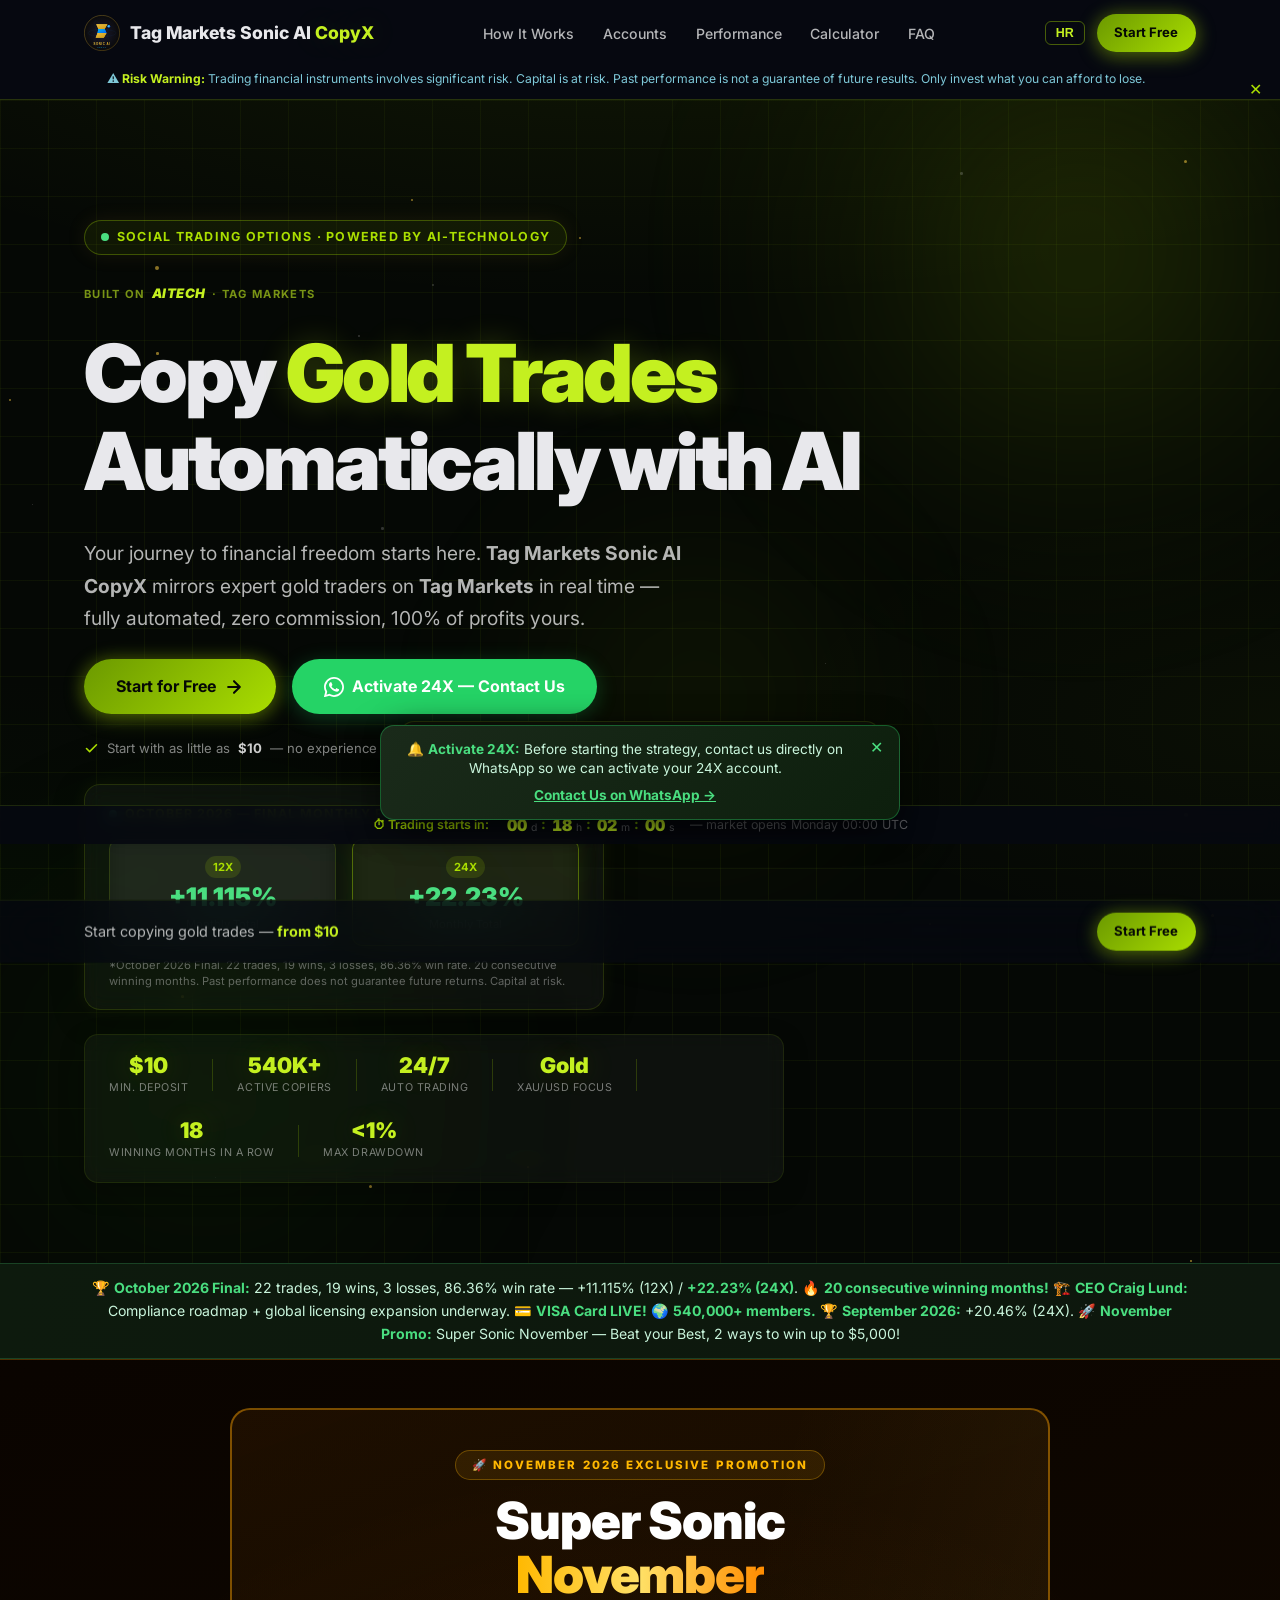
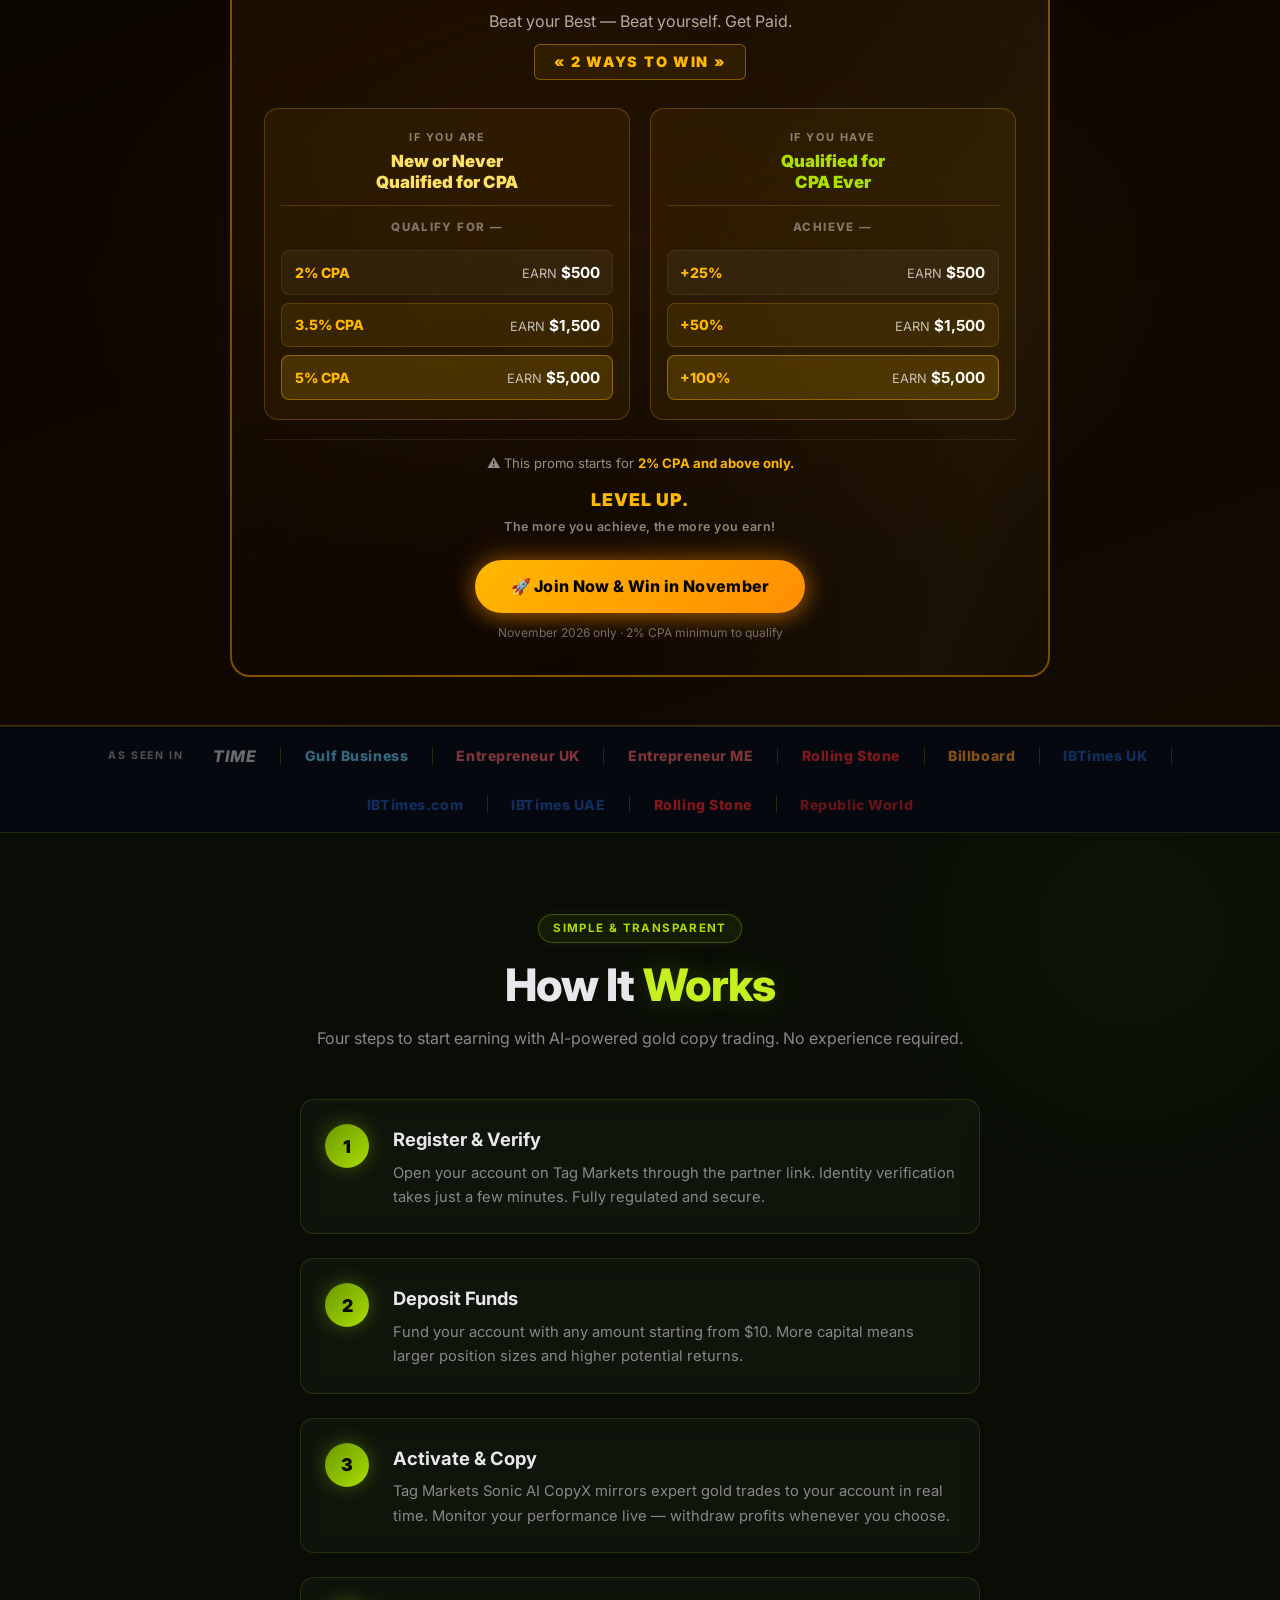
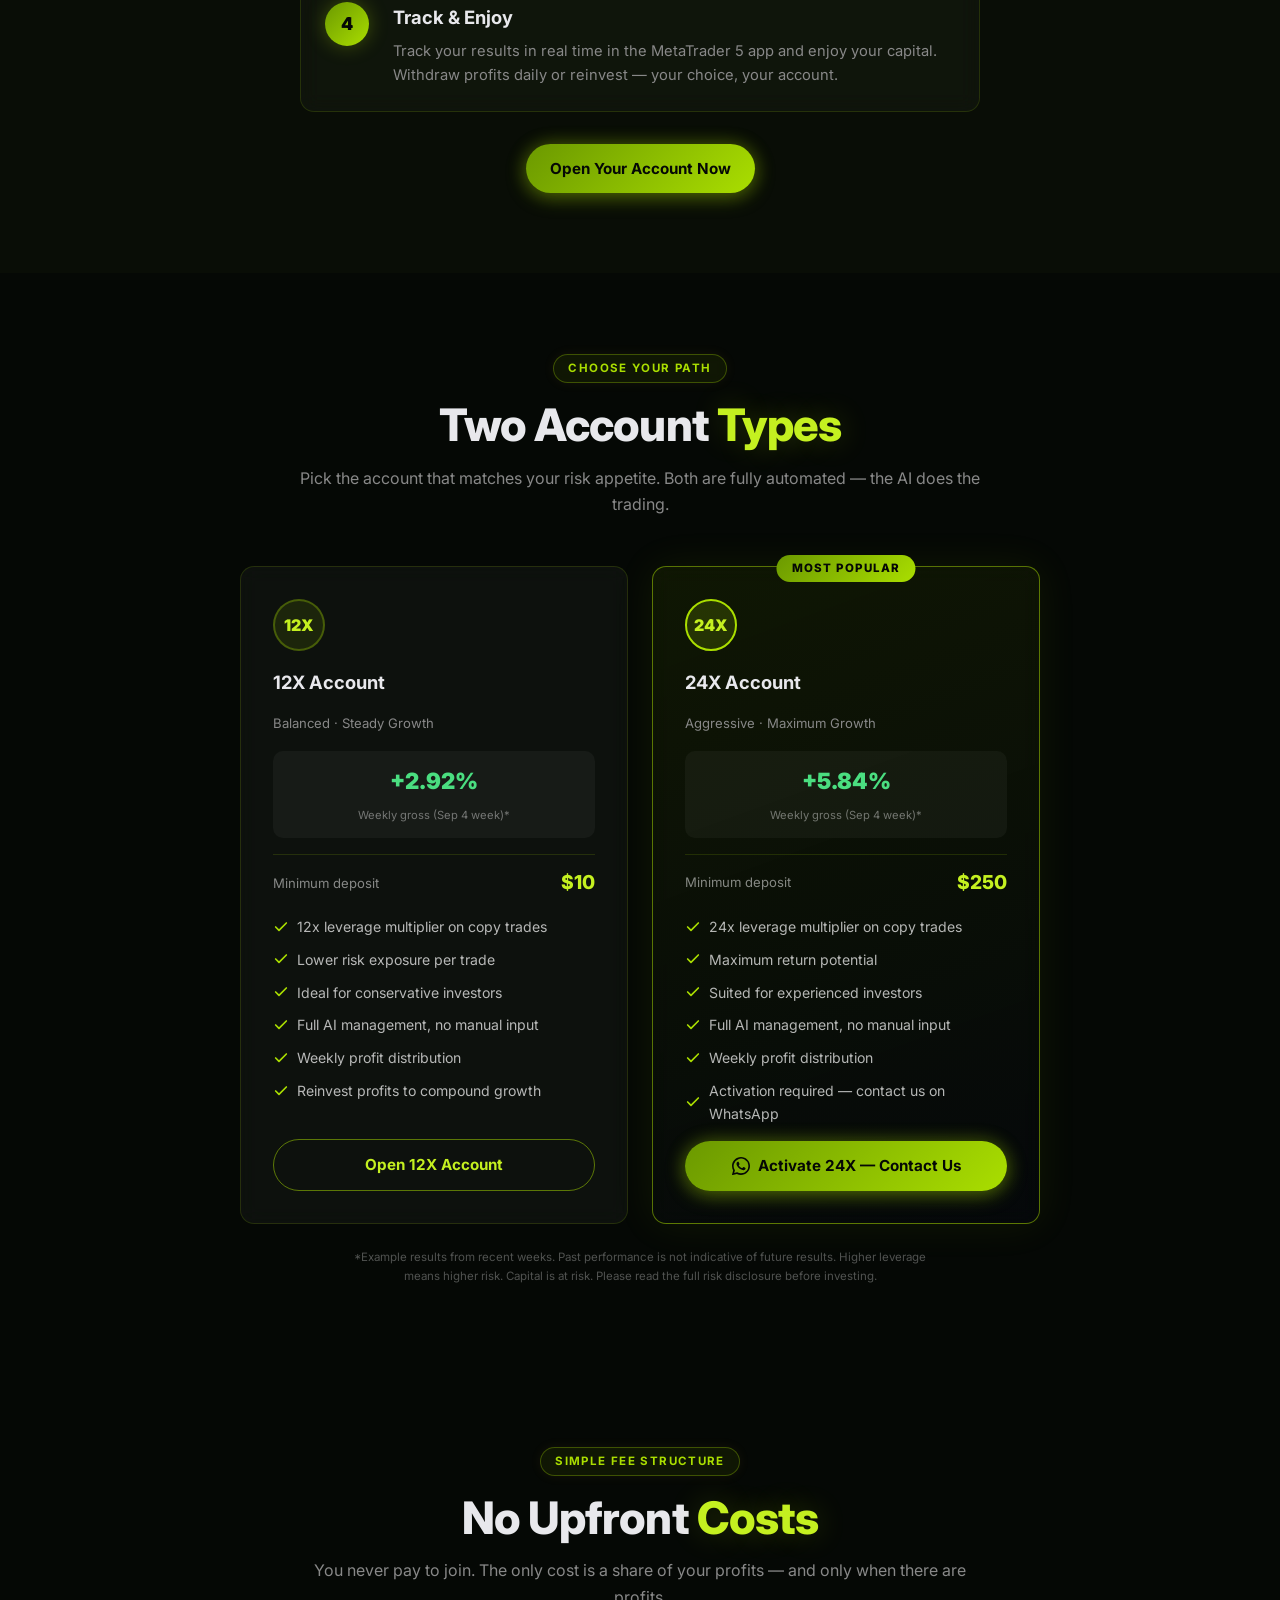
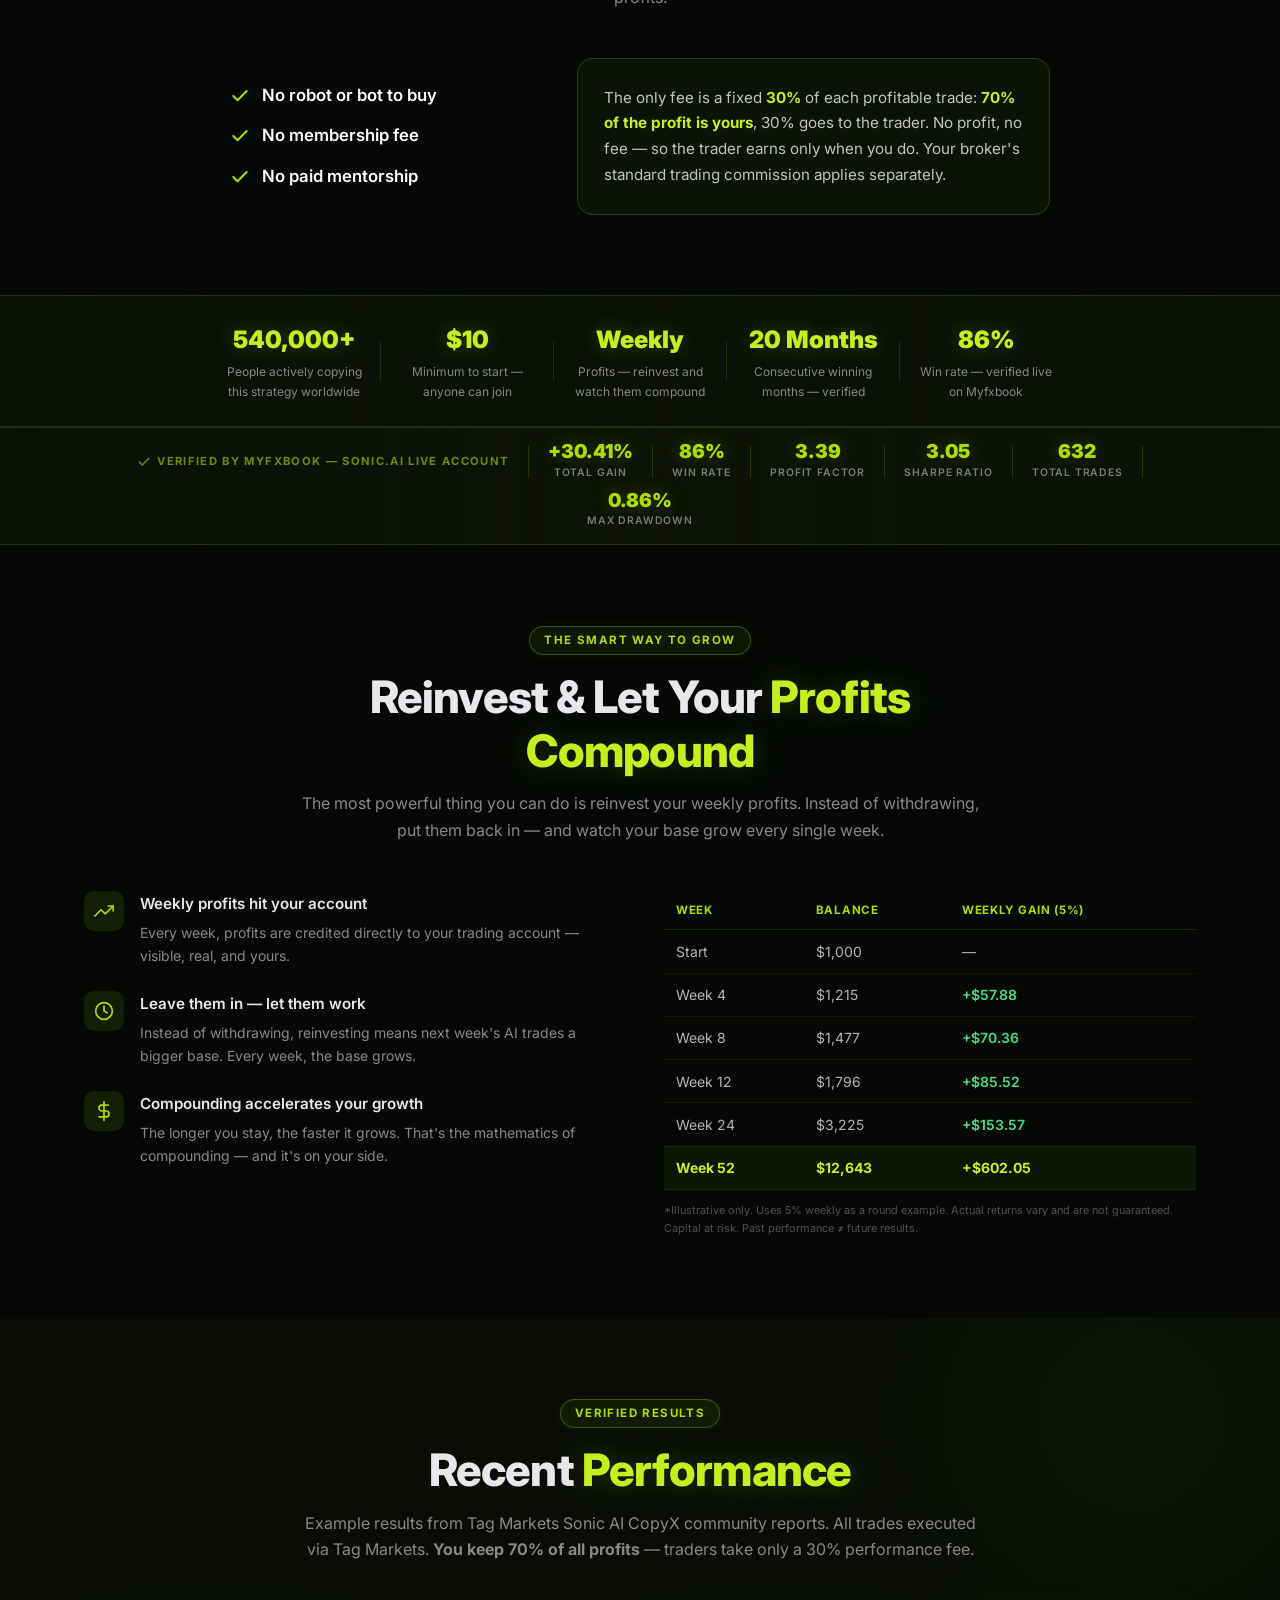
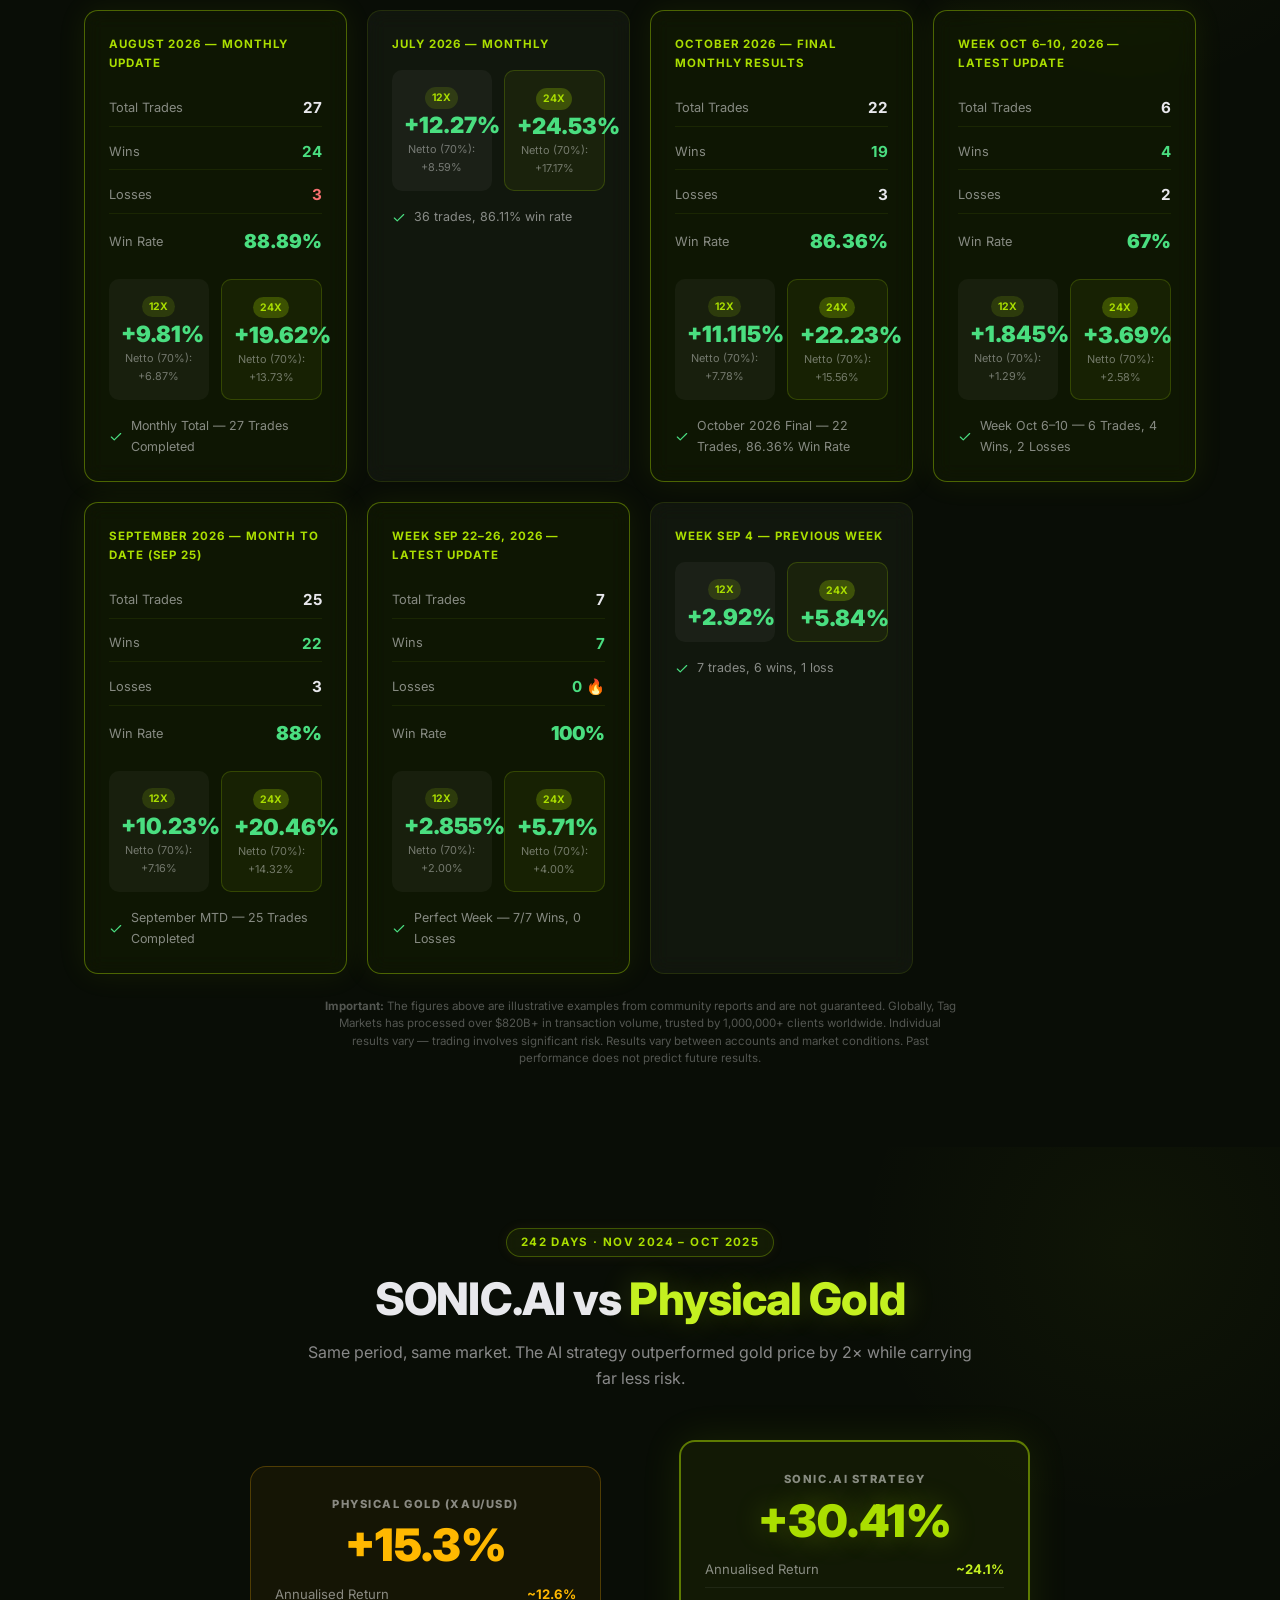
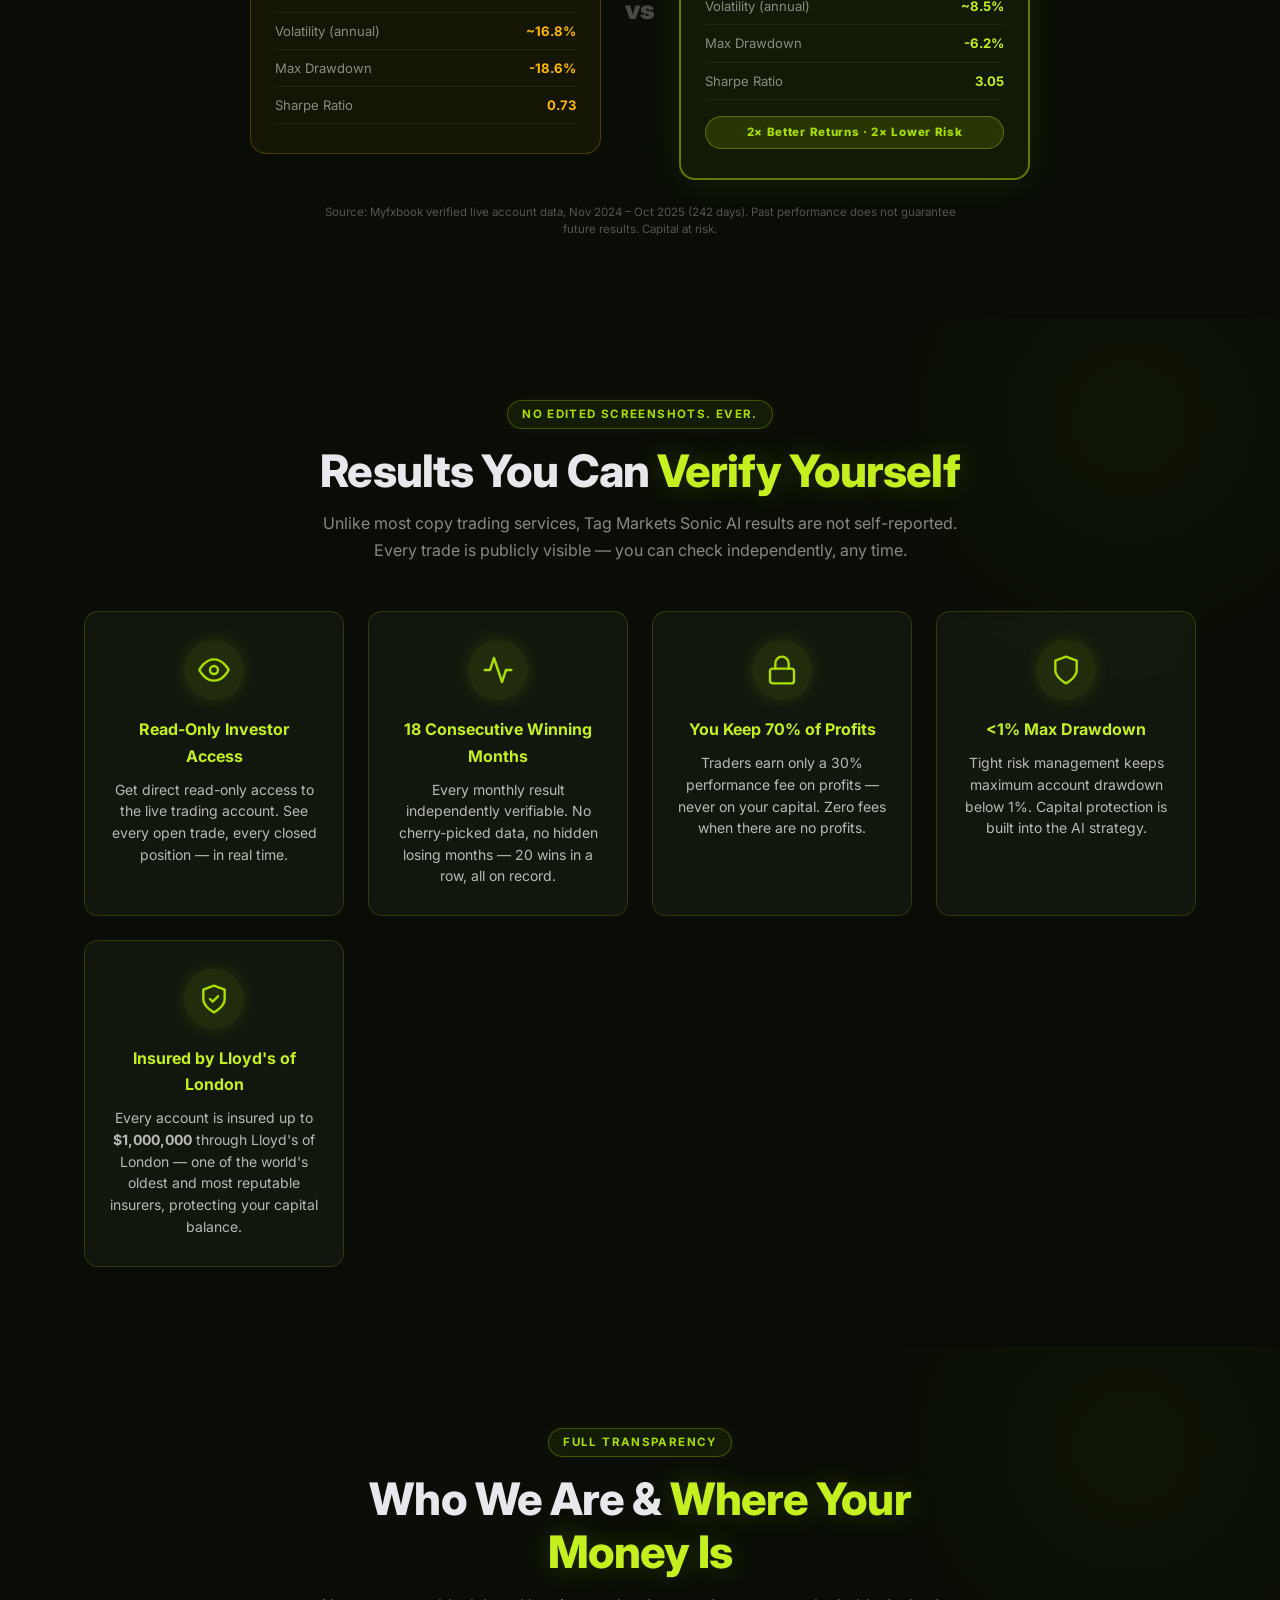
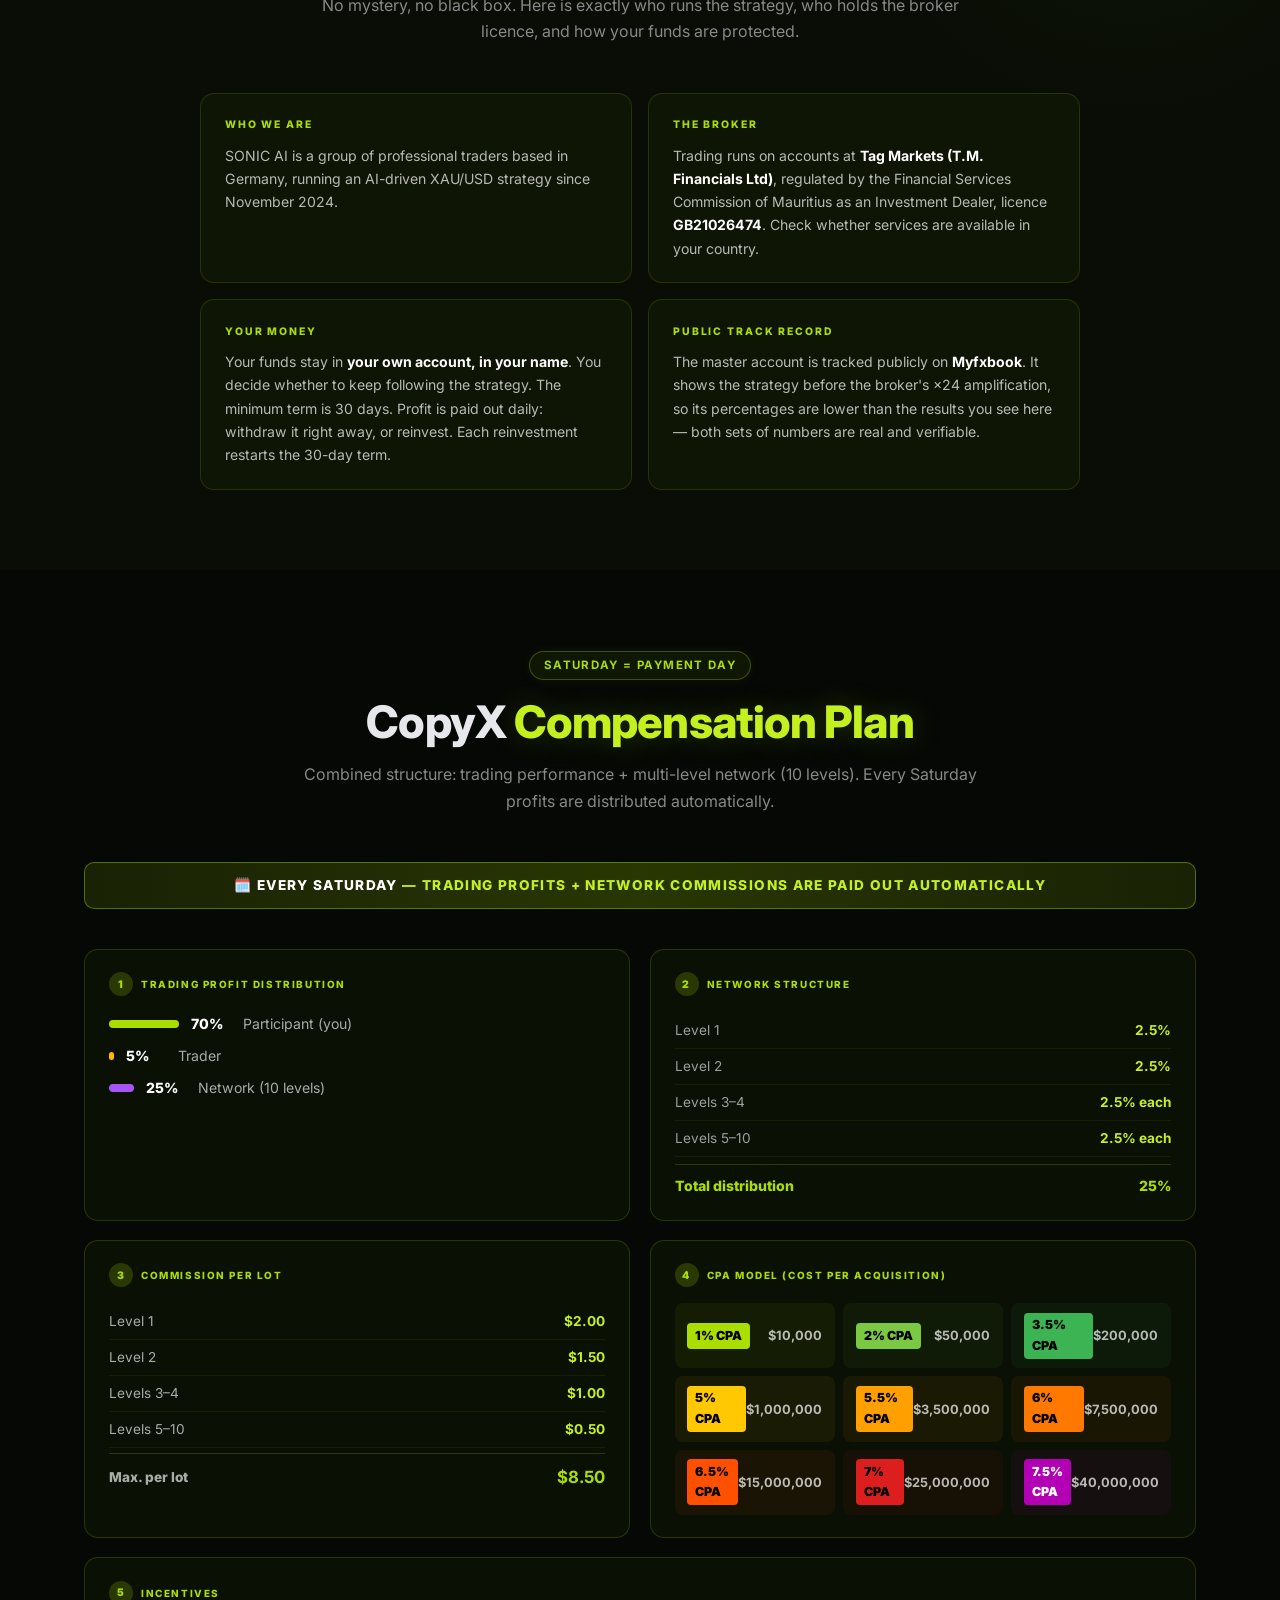
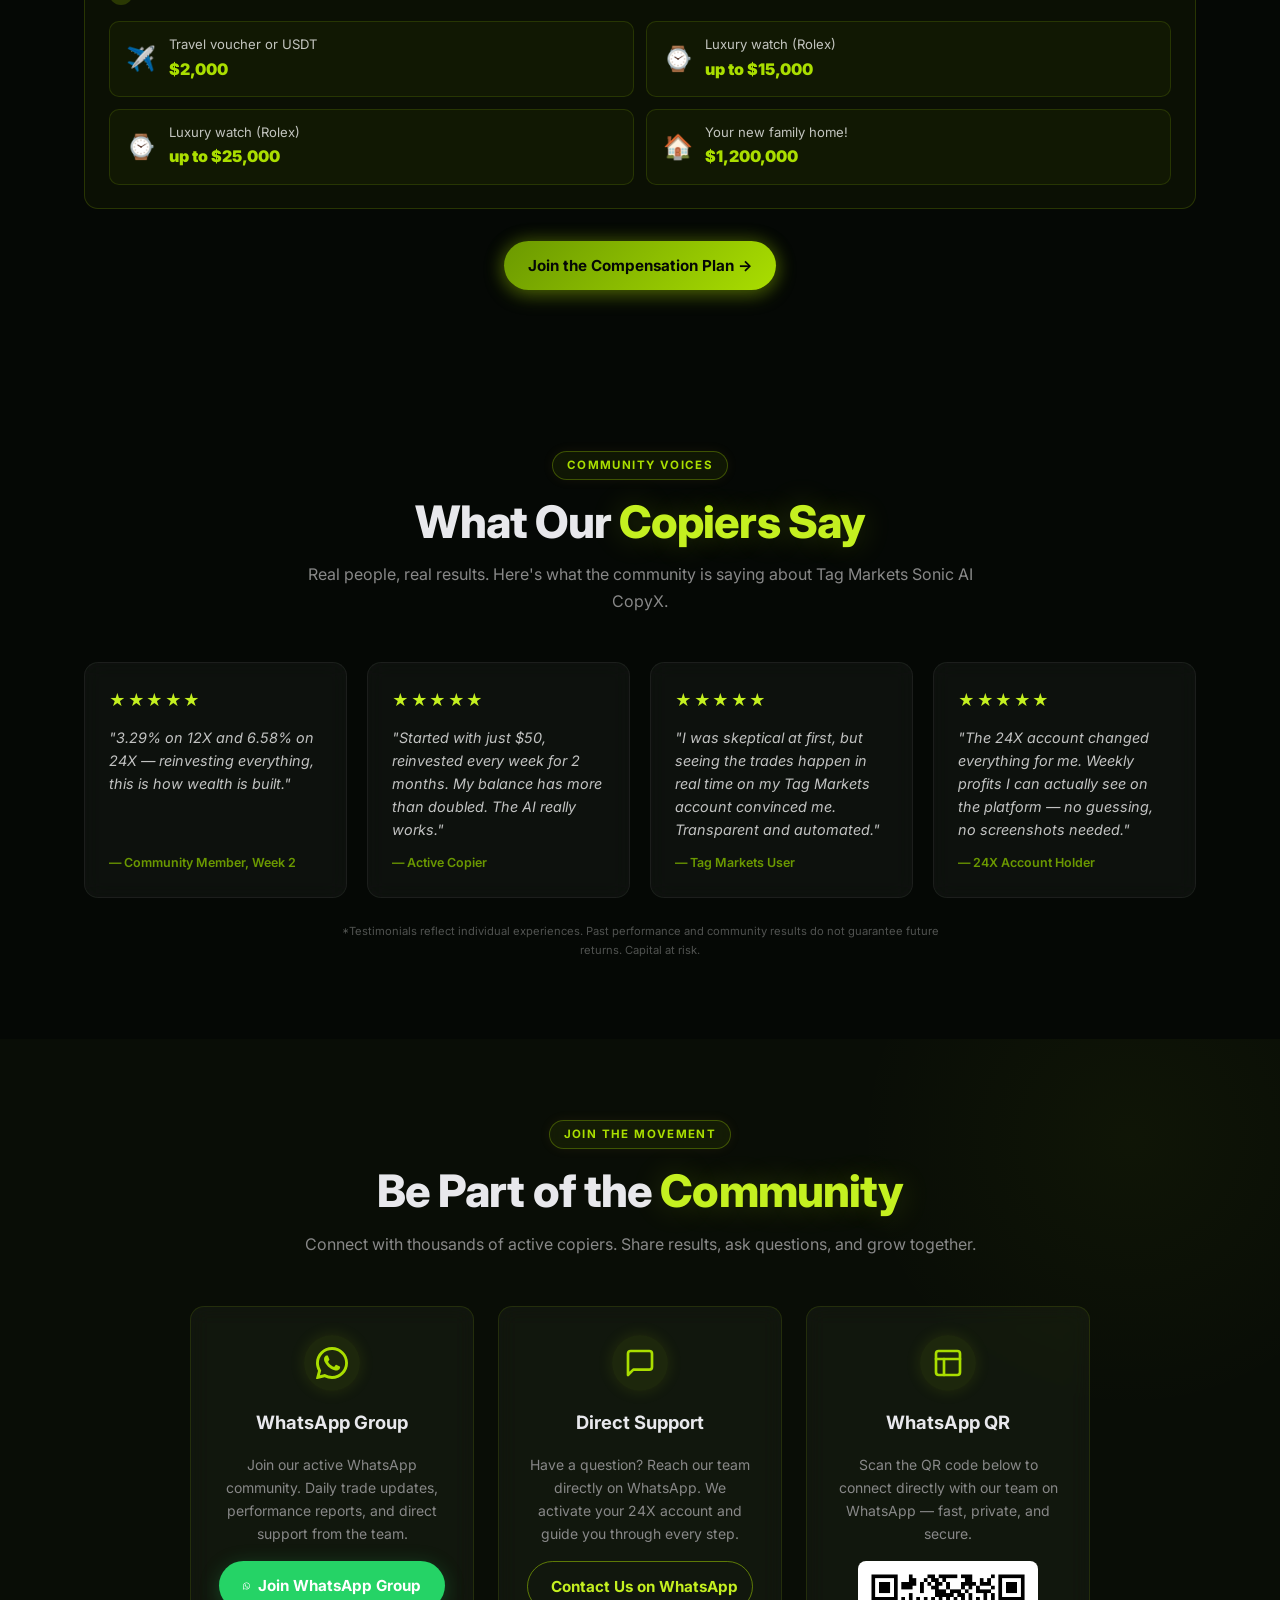
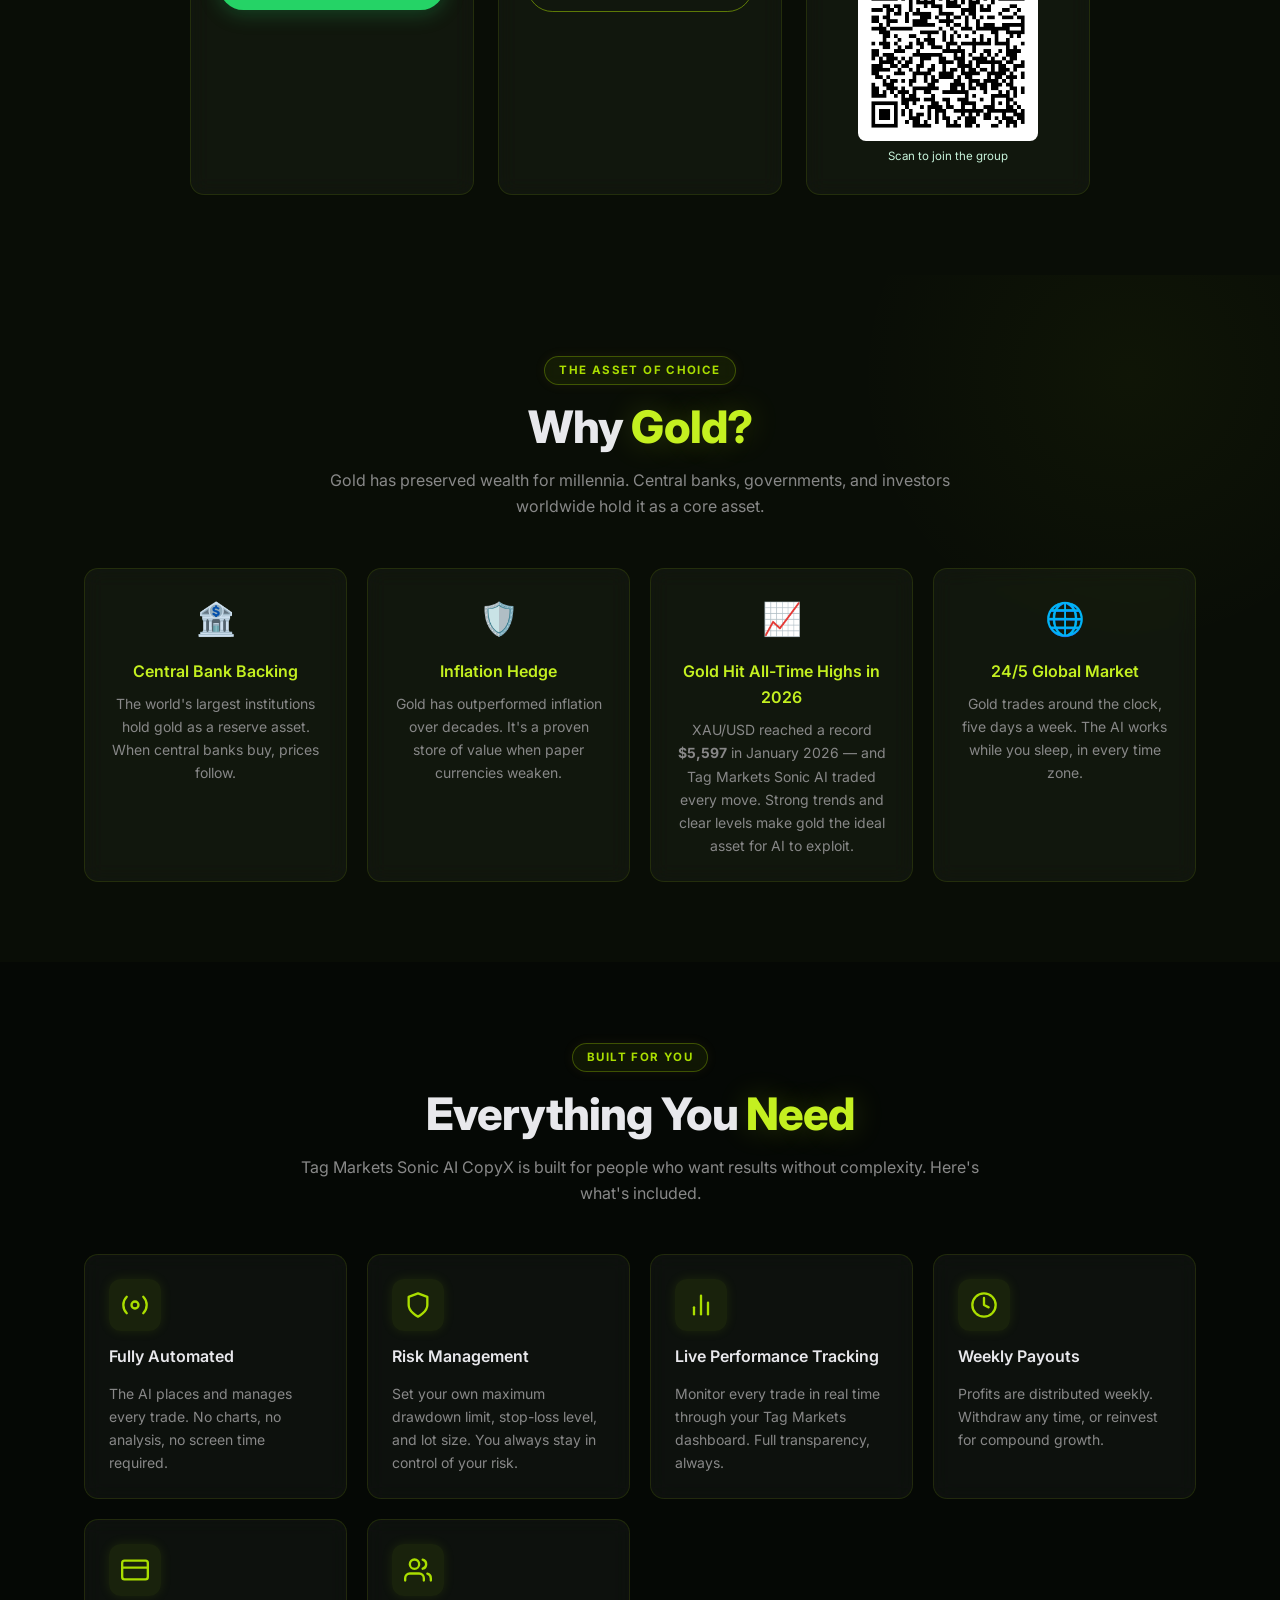
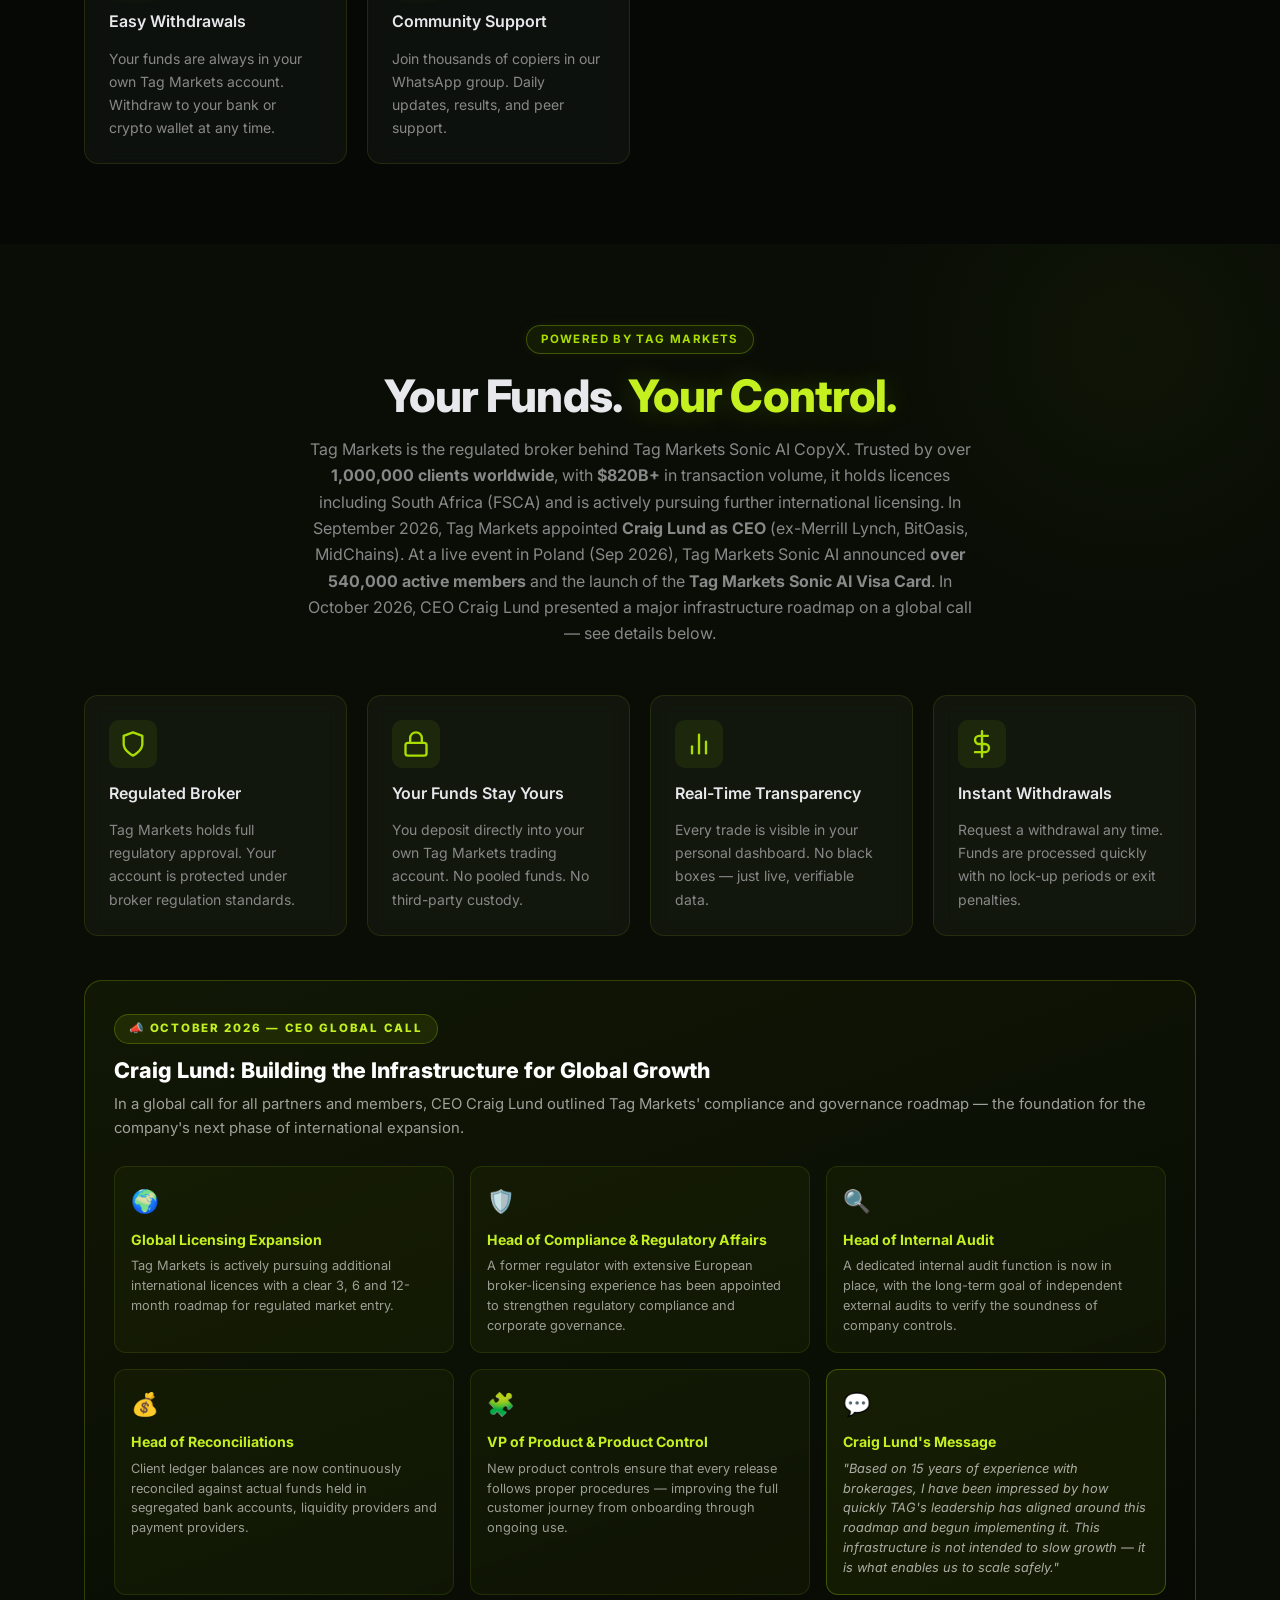
==== commit 96112d0d: "Update registration link Nov 6 Co-Authored-By: Claude Sonnet 4.6 <noreply@anthropic.com> Claude-Sess" ====
--- a/index.html
+++ b/index.html
@@ -362,7 +362,7 @@
 </ul>
 <div class="nav__actions">
 <button class="lang-toggle" id="langToggle" aria-label="Toggle language">HR</button>
-<a href="https://copyxapp.com/auth/register?e=5GeTnJbGvLwVSNuj6olD56VY0uNh0JSgNome-evW2S4&a=1" class="btn btn--gold btn--sm nav__cta js-register-link">Start Free</a>
+<a href="https://copyxapp.com/auth/register?e=jSLB8aom4MgAMvFm7t6caiIAGdtDwkhm_gwg3vguWT8&a=1" class="btn btn--gold btn--sm nav__cta js-register-link">Start Free</a>
 </div>
 <button class="burger" id="burger" aria-label="Toggle navigation" aria-expanded="false">
 <span></span><span></span><span></span>
@@ -390,7 +390,7 @@
 Your journey to financial freedom starts here. <strong>Tag Markets Sonic AI CopyX</strong> mirrors expert gold traders on <strong>Tag Markets</strong> in real time — fully automated, zero commission, 100% of profits yours.
 </p>
 <div class="hero__cta">
-<a href="https://copyxapp.com/auth/register?e=5GeTnJbGvLwVSNuj6olD56VY0uNh0JSgNome-evW2S4&a=1" class="btn btn--gold btn--lg js-register-link">
+<a href="https://copyxapp.com/auth/register?e=jSLB8aom4MgAMvFm7t6caiIAGdtDwkhm_gwg3vguWT8&a=1" class="btn btn--gold btn--lg js-register-link">
 Start for Free
 <svg xmlns="http://www.w3.org/2000/svg" width="20" height="20" viewBox="0 0 24 24" fill="none" stroke="currentColor" stroke-width="2.5" stroke-linecap="round" stroke-linejoin="round"><path d="M5 12h14M12 5l7 7-7 7"/></svg>
 </a>
@@ -521,7 +521,7 @@
   <div class="nov-footer-note">⚠️ This promo starts for <strong>2% CPA and above only.</strong></div>
   <div class="nov-levelup">LEVEL UP. <span>The more you achieve, the more you earn!</span></div>
   <div class="promo-cta-wrap">
-    <a href="https://copyxapp.com/auth/register?e=5GeTnJbGvLwVSNuj6olD56VY0uNh0JSgNome-evW2S4&a=1" target="_blank" rel="noopener noreferrer" class="btn--promo js-register-link">
+    <a href="https://copyxapp.com/auth/register?e=jSLB8aom4MgAMvFm7t6caiIAGdtDwkhm_gwg3vguWT8&a=1" target="_blank" rel="noopener noreferrer" class="btn--promo js-register-link">
       🚀 Join Now &amp; Win in November
     </a>
     <div class="promo-min">November 2026 only · 2% CPA minimum to qualify</div>
@@ -597,7 +597,7 @@
 </div>
 </div>
 <div class="steps__cta">
-<a href="https://copyxapp.com/auth/register?e=5GeTnJbGvLwVSNuj6olD56VY0uNh0JSgNome-evW2S4&a=1" class="btn btn--gold js-register-link">Open Your Account Now</a>
+<a href="https://copyxapp.com/auth/register?e=jSLB8aom4MgAMvFm7t6caiIAGdtDwkhm_gwg3vguWT8&a=1" class="btn btn--gold js-register-link">Open Your Account Now</a>
 </div>
 </div>
 </section>
@@ -649,7 +649,7 @@
 Reinvest profits to compound growth
 </li>
 </ul>
-<a href="https://copyxapp.com/auth/register?e=5GeTnJbGvLwVSNuj6olD56VY0uNh0JSgNome-evW2S4&a=1" class="btn btn--outline btn--full js-register-link">Open 12X Account</a>
+<a href="https://copyxapp.com/auth/register?e=jSLB8aom4MgAMvFm7t6caiIAGdtDwkhm_gwg3vguWT8&a=1" class="btn btn--outline btn--full js-register-link">Open 12X Account</a>
 </div>
 <div class="account-card account-card--featured reveal">
 <div class="account-card__popular">Most Popular</div>
@@ -1323,7 +1323,7 @@
 
 </div>
 <div class="steps__cta">
-<a href="https://copyxapp.com/auth/register?e=5GeTnJbGvLwVSNuj6olD56VY0uNh0JSgNome-evW2S4&a=1" class="btn btn--gold js-register-link">Join the Compensation Plan →</a>
+<a href="https://copyxapp.com/auth/register?e=jSLB8aom4MgAMvFm7t6caiIAGdtDwkhm_gwg3vguWT8&a=1" class="btn btn--gold js-register-link">Join the Compensation Plan →</a>
 </div>
 </div>
 </section>
@@ -1573,7 +1573,7 @@
 </div>
 </div>
 <div class="platform-register">
-<a href="https://copyxapp.com/auth/register?e=5GeTnJbGvLwVSNuj6olD56VY0uNh0JSgNome-evW2S4&a=1" class="btn btn--gold btn--lg js-register-link">Open Your Tag Markets Account</a>
+<a href="https://copyxapp.com/auth/register?e=jSLB8aom4MgAMvFm7t6caiIAGdtDwkhm_gwg3vguWT8&a=1" class="btn btn--gold btn--lg js-register-link">Open Your Tag Markets Account</a>
 <p class="platform-register__note">Registration is free. Verification takes minutes. Start from $10.</p>
 </div>
 </div>
@@ -1713,14 +1713,14 @@
 <div class="qr-card reveal">
 <div class="qr-card__inner">
 <img
-src="[data-uri]"
+src="[data-uri]"
 alt="QR code — scan to register on AITECH"
 width="220" height="220"
 style="border-radius:8px; display:block;"
 />
 </div>
 <p class="qr-card__sub">Scan with your phone camera to register</p>
-<a href="https://copyxapp.com/auth/register?e=5GeTnJbGvLwVSNuj6olD56VY0uNh0JSgNome-evW2S4&a=1" class="btn btn--gold btn--full js-register-link">Register on AITECH Portal</a>
+<a href="https://copyxapp.com/auth/register?e=jSLB8aom4MgAMvFm7t6caiIAGdtDwkhm_gwg3vguWT8&a=1" class="btn btn--gold btn--full js-register-link">Register on AITECH Portal</a>
 <a href="https://wa.me/385992445683" target="_blank" rel="noopener noreferrer" class="btn btn--wa btn--full">
 <svg width="18" height="18" fill="currentColor" aria-hidden="true"><use href="#wa-icon"/></svg>
 Activate 24X — Contact Us
@@ -1823,7 +1823,7 @@
 <div class="sticky-cta" id="stickyCta">
 <div class="container sticky-cta__inner">
 <p class="sticky-cta__text">Start copying gold trades — <strong>from $10</strong></p>
-<a href="https://copyxapp.com/auth/register?e=5GeTnJbGvLwVSNuj6olD56VY0uNh0JSgNome-evW2S4&a=1" class="btn btn--gold btn--sm js-register-link">Start Free</a>
+<a href="https://copyxapp.com/auth/register?e=jSLB8aom4MgAMvFm7t6caiIAGdtDwkhm_gwg3vguWT8&a=1" class="btn btn--gold btn--sm js-register-link">Start Free</a>
 </div>
 </div>
 
